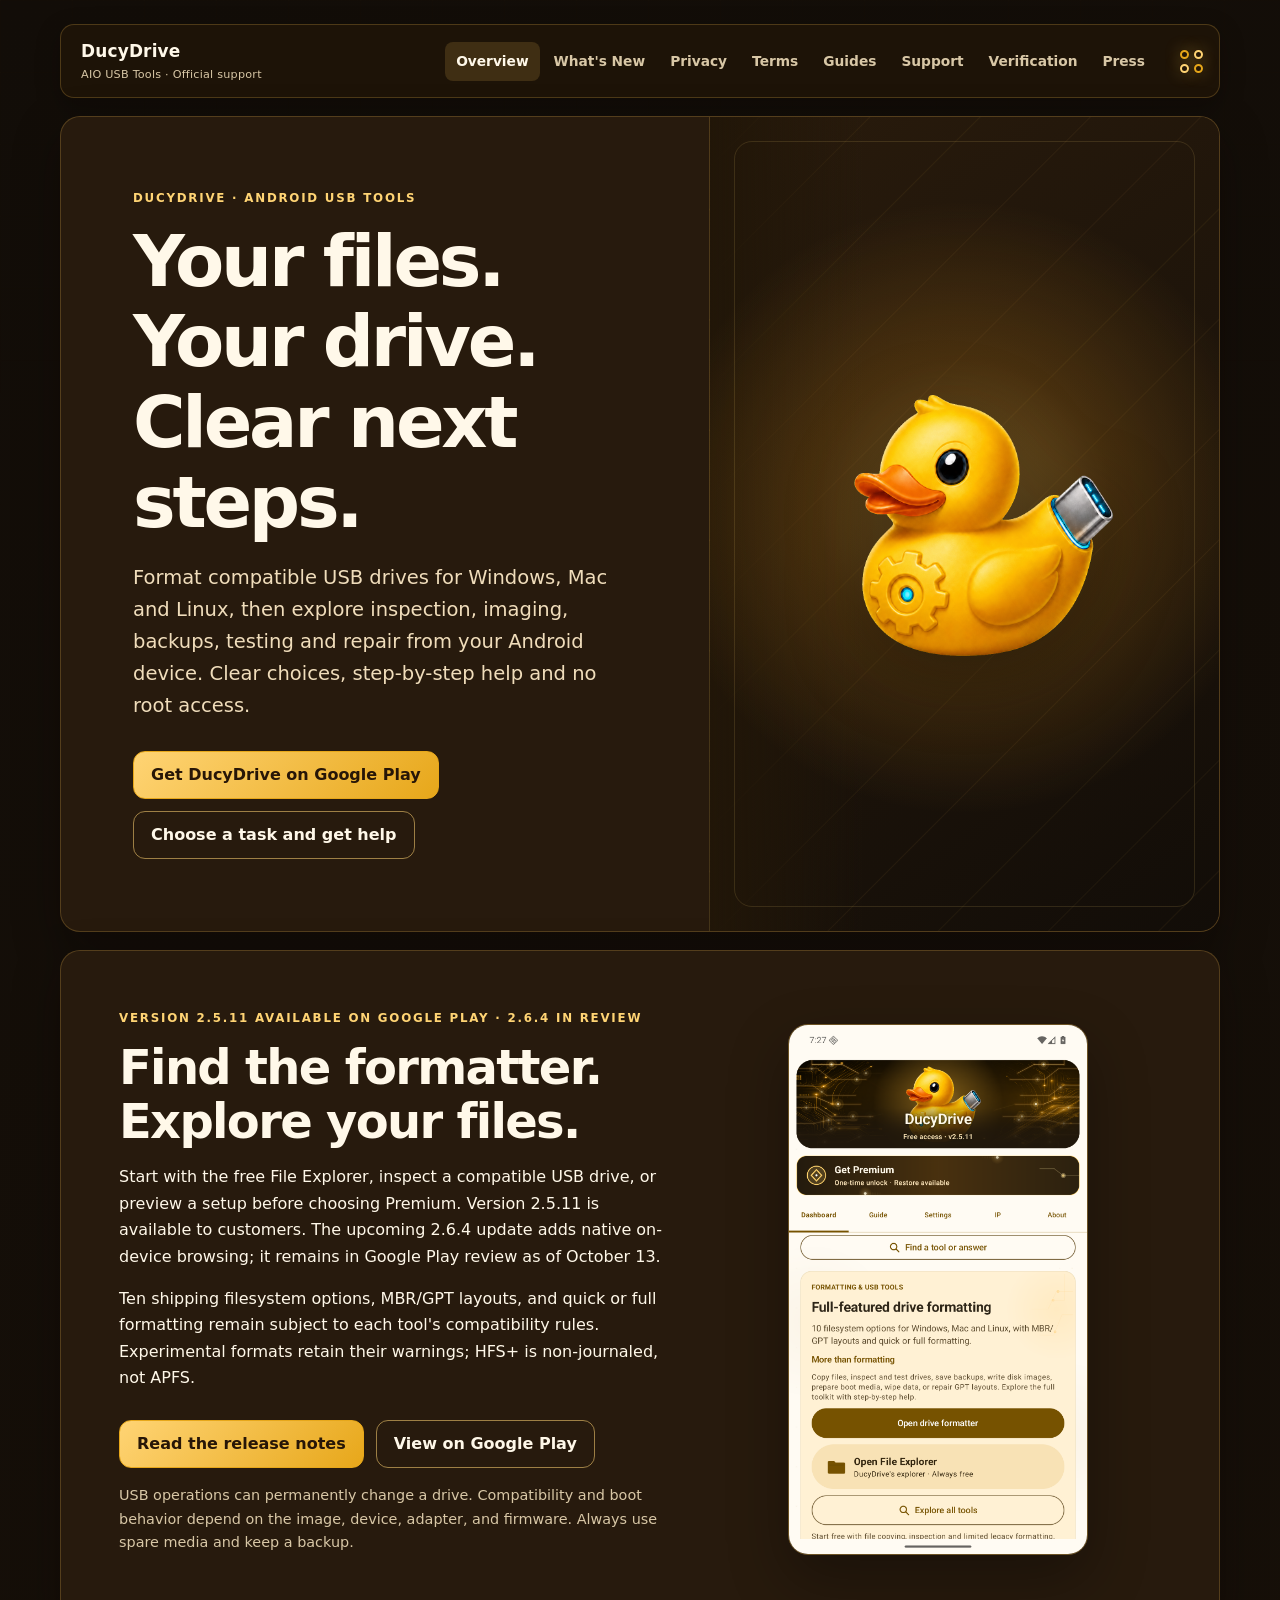
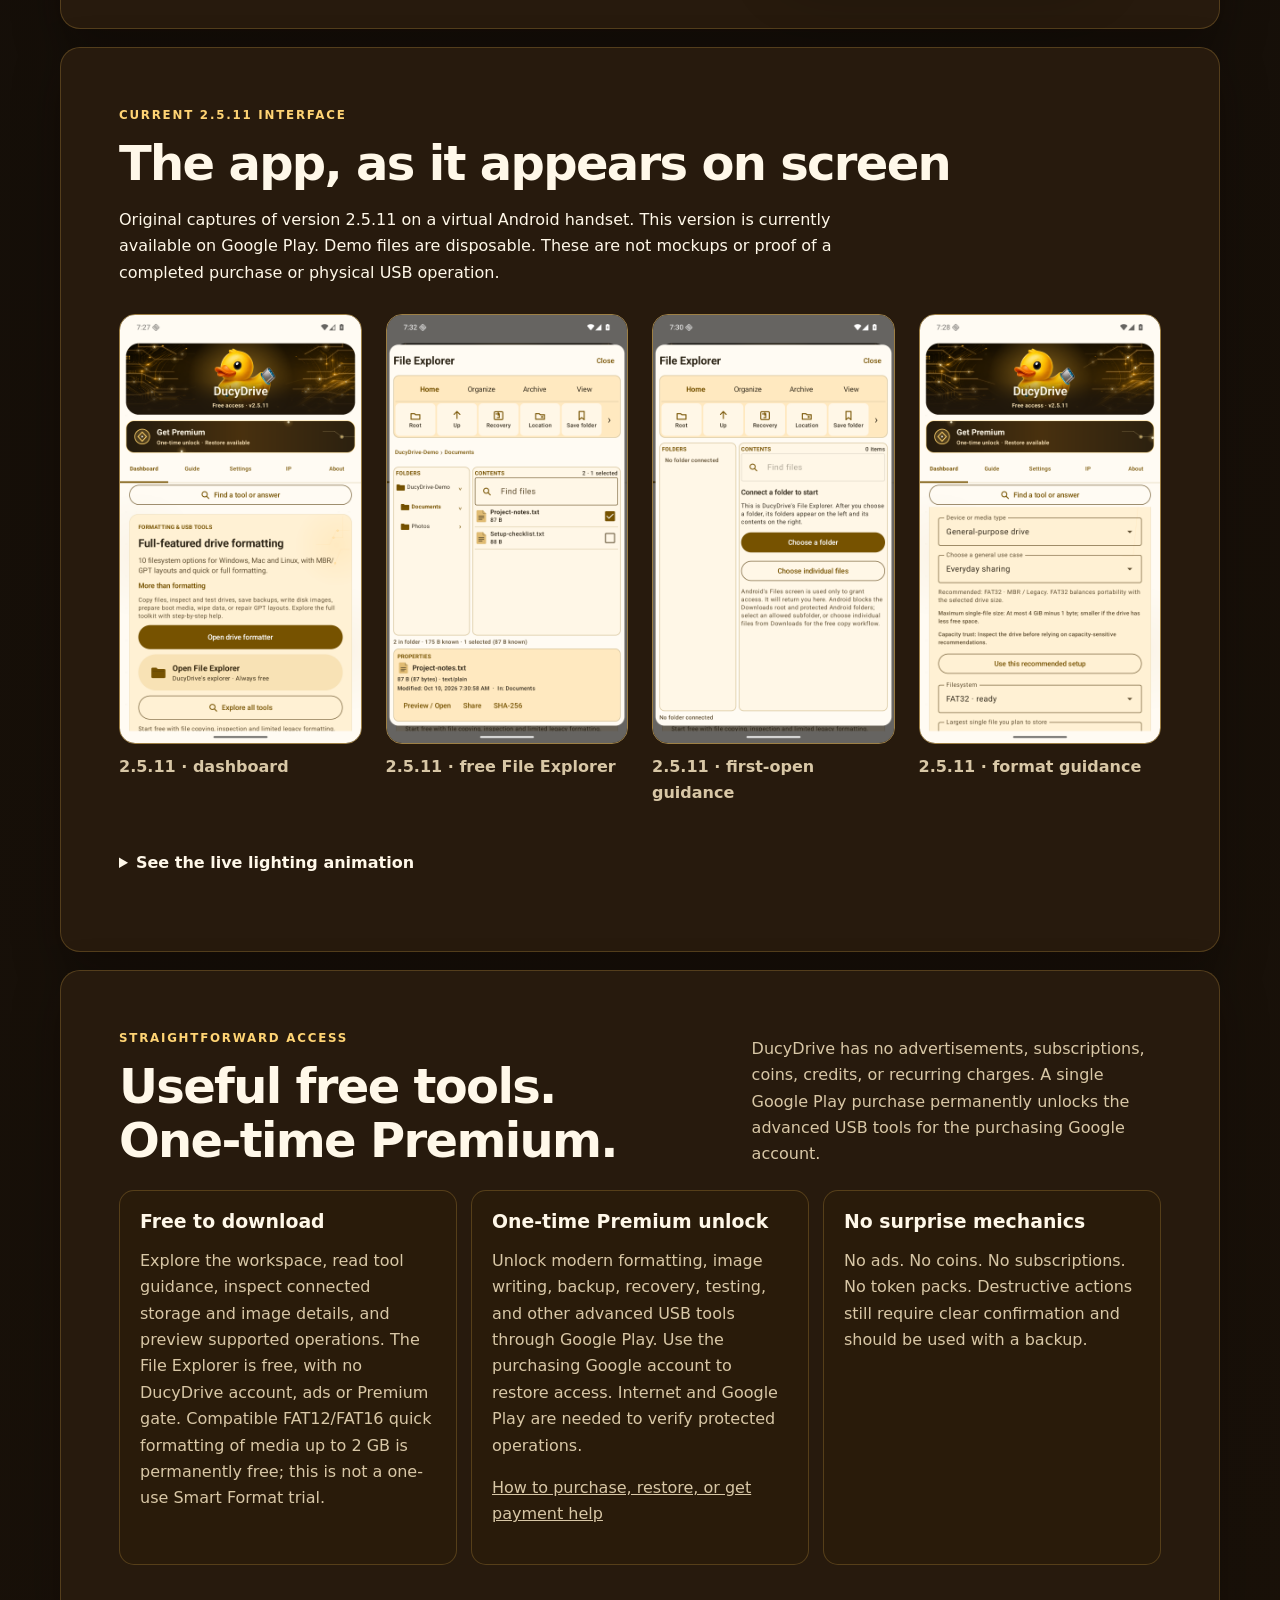
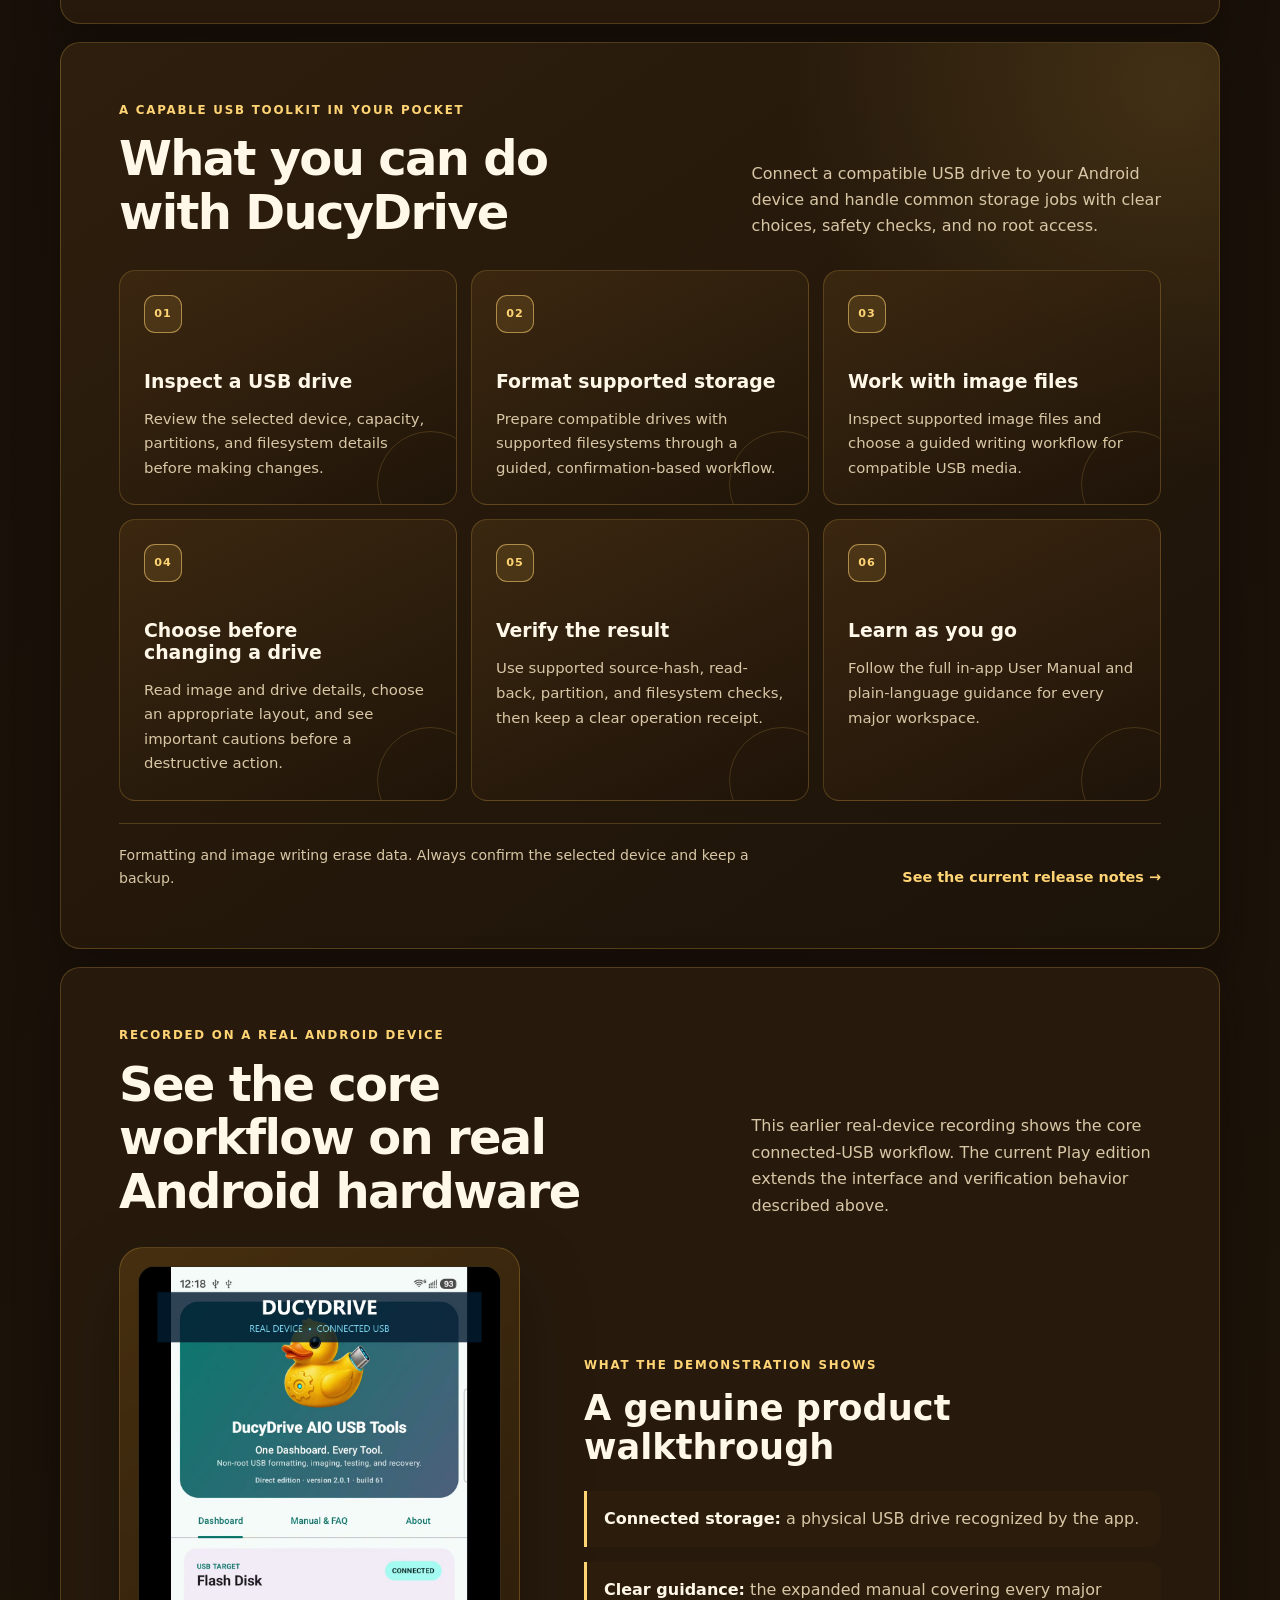
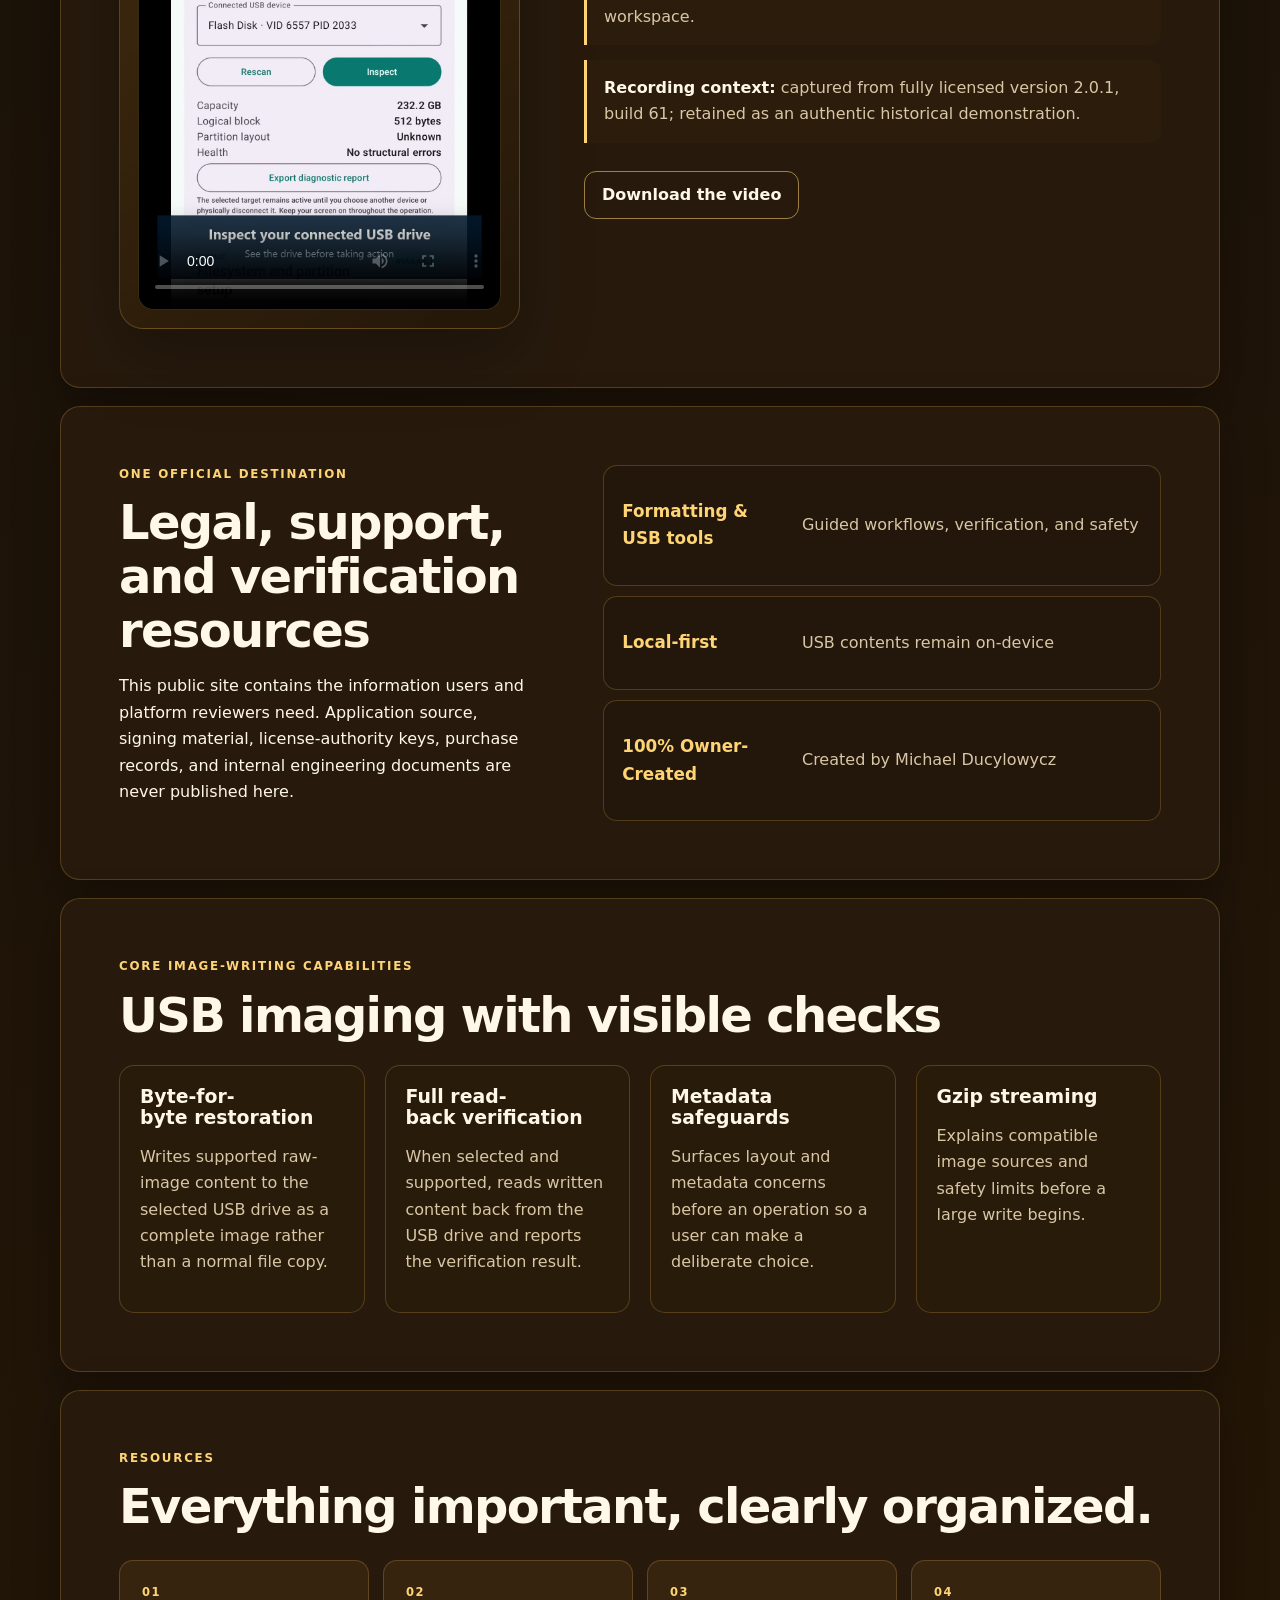
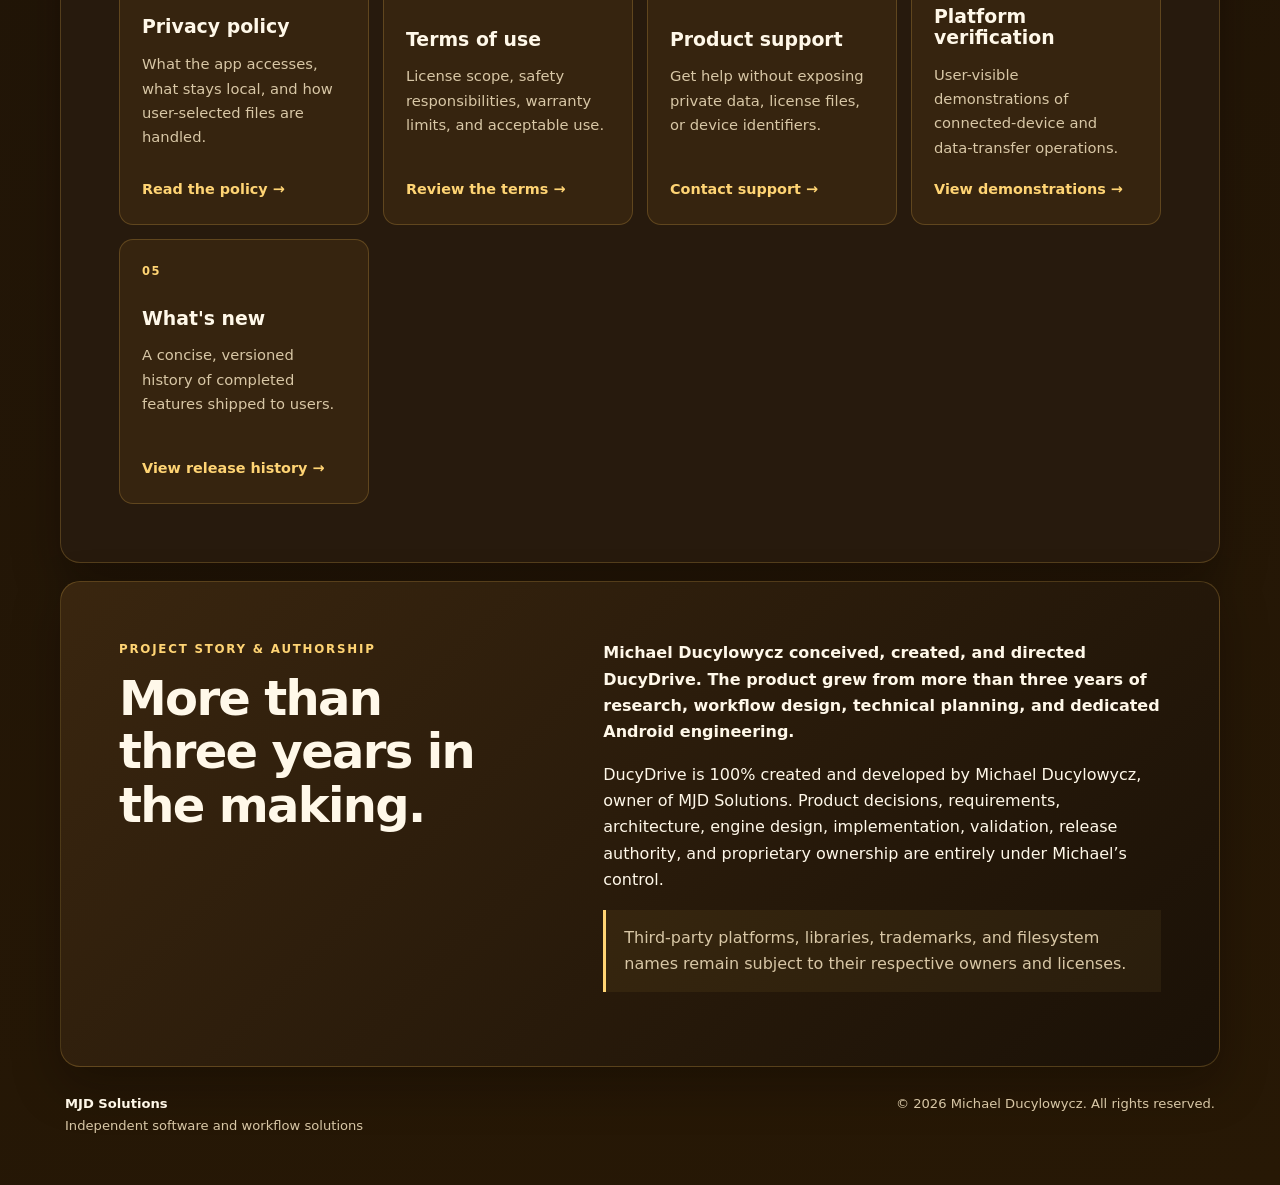
==== index.html @ 9d2c4013 "Clarify DucyDrive benefits, free tools and current release status Use task-focused wording and short" ====
<!doctype html>
<html lang="en">
<head>
  <meta charset="utf-8">
  <meta name="viewport" content="width=device-width, initial-scale=1">
  <meta name="theme-color" content="#211608">
  <meta name="description" content="DucyDrive AIO USB Tools by MJD Solutions: clear, local-first USB inspection, formatting, image writing, verification, and recovery for compatible Android devices. No ads, subscriptions, coins, or tokens.">
  <title>DucyDrive AIO USB Tools — Official Support</title>
  <link rel="stylesheet" href="styles.css?v=20261009-gold3">
</head>
<body>
  <a class="skip-link" href="#main">Skip to content</a>
  <div class="site-shell">
    <header class="site-header">
      <a class="wordmark" href="index.html" aria-label="DucyDrive home">
        <span><strong>DucyDrive</strong><small>AIO USB Tools · Official support</small></span>
      </a>
      <nav aria-label="Primary navigation">
        <a aria-current="page" href="index.html">Overview</a>
        <a href="changelog.html">What's New</a>
        <a href="privacy.html">Privacy</a>
        <a href="terms.html">Terms</a>
        <a href="guides.html">Guides</a><a href="support.html">Support</a>
        <a href="foreground-service-verification.html">Verification</a>
        <a href="press.html">Press</a>
      </nav>
      <span class="header-accent" aria-hidden="true"><i></i><i></i><i></i><i></i></span>
    </header>

    <main id="main">
      <section class="hero">
        <div class="hero-copy">
          <p class="eyebrow">DucyDrive · Android USB tools</p>
          <h1>Your files. Your drive. Clear next steps.</h1>
          <p class="lede">
            Format compatible USB drives for Windows, Mac and Linux, then explore
            inspection, imaging, backups, testing and repair from your Android device.
            Clear choices, step-by-step help and no root access.
          </p>
          <div class="actions">
            <a class="button primary" href="https://play.google.com/store/apps/details?id=com.michaelducylowycz.duchydriveaiousbtools&amp;referrer=utm_source%3Dducydrive_support%26utm_medium%3Downed%26utm_campaign%3Dwebsite_index">Get DucyDrive on Google Play</a>
            <a class="button" href="guides.html">Choose a task and get help</a>
          </div>
        </div>
        <div class="hero-art" role="img" aria-label="Original DucyDrive duck with USB connector on a dark gold circuit background"></div>
      </section>

      <section class="section release-spotlight" aria-labelledby="release-spotlight-title">
        <div>
          <p class="eyebrow">Version 2.5.11 available on Google Play · 2.6.4 in review</p>
          <h2 id="release-spotlight-title">Find the formatter. Explore your files.</h2>
          <p>Start with the free File Explorer, inspect a compatible USB drive, or preview a setup before choosing Premium. Version 2.5.11 is available to customers. The upcoming 2.6.4 update adds native on-device browsing; it remains in Google Play review as of October 13.</p>
          <p>Ten shipping filesystem options, MBR/GPT layouts, and quick or full formatting remain subject to each tool's compatibility rules. Experimental formats retain their warnings; HFS+ is non-journaled, not APFS.</p>
          <div class="actions">
            <a class="button primary" href="changelog.html">Read the release notes</a>
            <a class="button" href="https://play.google.com/store/apps/details?id=com.michaelducylowycz.duchydriveaiousbtools&amp;referrer=utm_source%3Dducydrive_support%26utm_medium%3Downed%26utm_campaign%3Dwebsite_index">View on Google Play</a>
          </div>
          <p class="release-caveat">USB operations can permanently change a drive. Compatibility and boot behavior depend on the image, device, adapter, and firmware. Always use spare media and keep a backup.</p>
        </div>
        <a class="release-screen" href="assets/screenshots-2.5.11-preview/01-dashboard.png"><img src="assets/screenshots-2.5.11-preview/01-dashboard.png" alt="Version 2.5.11 dashboard with the duck header, Get Premium, drive formatter, and free File Explorer" width="1080" height="1920"></a>
      </section>

      <section class="section" id="screenshots" aria-labelledby="screenshots-title">
        <p class="eyebrow">Current 2.5.11 interface</p>
        <h2 id="screenshots-title">The app, as it appears on screen</h2>
        <p>Original captures of version 2.5.11 on a virtual Android handset. This version is currently available on Google Play. Demo files are disposable. These are not mockups or proof of a completed purchase or physical USB operation.</p>
        <div class="screenshot-grid">
          <figure><a href="assets/screenshots-2.5.11-preview/01-dashboard.png"><img src="assets/screenshots-2.5.11-preview/01-dashboard.png" alt="Version 2.5.11 dashboard with Get Premium, formatter, and File Explorer controls" width="1080" height="1920" loading="lazy"></a><figcaption>2.5.11 · dashboard</figcaption></figure>
          <figure><a href="assets/screenshots-2.5.11-preview/02-explorer.png"><img src="assets/screenshots-2.5.11-preview/02-explorer.png" alt="Version 2.5.11 two-pane File Explorer with disposable demo files and file properties" width="1080" height="1920" loading="lazy"></a><figcaption>2.5.11 · free File Explorer</figcaption></figure>
          <figure><a href="assets/screenshots-2.5.11-preview/03-explorer-first-open.png"><img src="assets/screenshots-2.5.11-preview/03-explorer-first-open.png" alt="Version 2.5.11 File Explorer first-open screen before Android folder access is granted" width="1080" height="1920" loading="lazy"></a><figcaption>2.5.11 · first-open guidance</figcaption></figure>
          <figure><a href="assets/screenshots-2.5.11-preview/04-format-profile.png"><img src="assets/screenshots-2.5.11-preview/04-format-profile.png" alt="Version 2.5.11 general-purpose drive format profile and file-size guidance" width="1080" height="1920" loading="lazy"></a><figcaption>2.5.11 · format guidance</figcaption></figure>
        </div>
        <details class="animation-preview">
          <summary>See the live lighting animation</summary>
          <p>Historical unedited 2.4.2 emulator recording of native animation; it does not show the latest interface. Playback here starts only when you choose it.</p>
          <video controls playsinline preload="none" poster="assets/screenshots-2.5.3-preview/01-dashboard.png"><source src="assets/screenshots-2.4.2/native-animation-preview.mp4" type="video/mp4">Your browser does not support this preview.</video>
        </details>
      </section>

      <section class="section purchase-overview" aria-labelledby="purchase-title">
        <div class="section-heading-row">
          <div>
            <p class="eyebrow">Straightforward access</p>
            <h2 id="purchase-title">Useful free tools. One-time Premium.</h2>
          </div>
          <p class="section-intro">DucyDrive has no advertisements, subscriptions, coins, credits, or recurring charges. A single Google Play purchase permanently unlocks the advanced USB tools for the purchasing Google account.</p>
        </div>
        <div class="summary-grid purchase-grid">
          <article><h3>Free to download</h3><p>Explore the workspace, read tool guidance, inspect connected storage and image details, and preview supported operations. The File Explorer is free, with no DucyDrive account, ads or Premium gate. Compatible FAT12/FAT16 quick formatting of media up to 2 GB is permanently free; this is not a one-use Smart Format trial.</p></article>
          <article><h3>One-time Premium unlock</h3><p>Unlock modern formatting, image writing, backup, recovery, testing, and other advanced USB tools through Google Play. Use the purchasing Google account to restore access. Internet and Google Play are needed to verify protected operations.</p><p><a href="support.html#payments">How to purchase, restore, or get payment help</a></p></article>
          <article><h3>No surprise mechanics</h3><p>No ads. No coins. No subscriptions. No token packs. Destructive actions still require clear confirmation and should be used with a backup.</p></article>
        </div>
      </section>

      <section class="section feature-overview" aria-labelledby="feature-overview-title">
        <div class="section-heading-row">
          <div>
            <p class="eyebrow">A capable USB toolkit in your pocket</p>
            <h2 id="feature-overview-title">What you can do with DucyDrive</h2>
          </div>
          <p class="section-intro">
            Connect a compatible USB drive to your Android device and handle common
            storage jobs with clear choices, safety checks, and no root access.
          </p>
        </div>
        <div class="feature-card-grid">
          <article class="feature-card">
            <span class="feature-symbol" aria-hidden="true">01</span>
            <h3>Inspect a USB drive</h3>
            <p>Review the selected device, capacity, partitions, and filesystem details before making changes.</p>
          </article>
          <article class="feature-card">
            <span class="feature-symbol" aria-hidden="true">02</span>
            <h3>Format supported storage</h3>
            <p>Prepare compatible drives with supported filesystems through a guided, confirmation-based workflow.</p>
          </article>
          <article class="feature-card">
            <span class="feature-symbol" aria-hidden="true">03</span>
            <h3>Work with image files</h3>
            <p>Inspect supported image files and choose a guided writing workflow for compatible USB media.</p>
          </article>
          <article class="feature-card">
            <span class="feature-symbol" aria-hidden="true">04</span>
            <h3>Choose before changing a drive</h3>
            <p>Read image and drive details, choose an appropriate layout, and see important cautions before a destructive action.</p>
          </article>
          <article class="feature-card">
            <span class="feature-symbol" aria-hidden="true">05</span>
            <h3>Verify the result</h3>
            <p>Use supported source-hash, read-back, partition, and filesystem checks, then keep a clear operation receipt.</p>
          </article>
          <article class="feature-card">
            <span class="feature-symbol" aria-hidden="true">06</span>
            <h3>Learn as you go</h3>
            <p>Follow the full in-app User Manual and plain-language guidance for every major workspace.</p>
          </article>
        </div>
        <div class="feature-footer">
          <p>Formatting and image writing erase data. Always confirm the selected device and keep a backup.</p>
          <a class="text-link" href="changelog.html">See the current release notes →</a>
        </div>
      </section>

      <section class="section product-demo" aria-labelledby="product-demo-title">
        <div class="section-heading-row">
          <div>
            <p class="eyebrow">Recorded on a real Android device</p>
            <h2 id="product-demo-title">See the core workflow on real Android hardware</h2>
          </div>
          <p class="section-intro">
            This earlier real-device recording shows the core connected-USB workflow.
            The current Play edition extends the interface and verification behavior described above.
          </p>
        </div>
        <div class="demo-layout">
          <div class="demo-stage">
            <video controls preload="metadata" poster="social/duchydrive-v201-poster.jpg">
              <source src="social/duchydrive-tiktok-real-device-v201.mp4" type="video/mp4">
              Your browser does not support embedded video. You can download the demonstration instead.
            </video>
          </div>
          <div class="demo-details">
            <p class="eyebrow">What the demonstration shows</p>
            <h3>A genuine product walkthrough</h3>
            <ul class="demo-points">
              <li><strong>Connected storage:</strong> a physical USB drive recognized by the app.</li>
              <li><strong>Clear guidance:</strong> the expanded manual covering every major workspace.</li>
              <li><strong>Recording context:</strong> captured from fully licensed version 2.0.1, build 61; retained as an authentic historical demonstration.</li>
            </ul>
            <a class="button" href="social/duchydrive-tiktok-real-device-v201.mp4" download>Download the video</a>
          </div>
        </div>
      </section>

      <section class="section intro-grid" aria-labelledby="official-title">
        <div>
          <p class="eyebrow">One official destination</p>
          <h2 id="official-title">Legal, support, and verification resources</h2>
          <p>
            This public site contains the information users and platform reviewers
            need. Application source, signing material, license-authority keys,
            purchase records, and internal engineering documents are never published here.
          </p>
        </div>
        <div class="metric-panel" aria-label="Product facts">
          <div><strong>Formatting &amp; USB tools</strong><span>Guided workflows, verification, and safety</span></div>
          <div><strong>Local-first</strong><span>USB contents remain on-device</span></div>
          <div><strong>100% Owner-Created</strong><span>Created by Michael Ducylowycz</span></div>
        </div>
      </section>

      <section class="section" aria-labelledby="v2-features-title">
        <p class="eyebrow">Core image-writing capabilities</p>
        <h2 id="v2-features-title">USB imaging with visible checks</h2>
        <div class="summary-grid" style="grid-template-columns: repeat(auto-fit, minmax(240px, 1fr)); gap: 1.25rem;">
          <article>
            <h3>Byte-for-byte restoration</h3>
            <p>Writes supported raw-image content to the selected USB drive as a complete image rather than a normal file copy.</p>
          </article>
          <article>
            <h3>Full read-back verification</h3>
            <p>When selected and supported, reads written content back from the USB drive and reports the verification result.</p>
          </article>
          <article>
            <h3>Metadata safeguards</h3>
            <p>Surfaces layout and metadata concerns before an operation so a user can make a deliberate choice.</p>
          </article>
          <article>
            <h3>Gzip streaming</h3>
            <p>Explains compatible image sources and safety limits before a large write begins.</p>
          </article>
        </div>
      </section>

      <section class="section" aria-labelledby="resources-title">
        <p class="eyebrow">Resources</p>
        <h2 id="resources-title">Everything important, clearly organized.</h2>
        <div class="card-grid">
          <a class="resource-card" href="privacy.html">
            <span class="card-icon" aria-hidden="true">01</span>
            <h3>Privacy policy</h3>
            <p>What the app accesses, what stays local, and how user-selected files are handled.</p>
            <span class="text-link">Read the policy →</span>
          </a>
          <a class="resource-card" href="terms.html">
            <span class="card-icon" aria-hidden="true">02</span>
            <h3>Terms of use</h3>
            <p>License scope, safety responsibilities, warranty limits, and acceptable use.</p>
            <span class="text-link">Review the terms →</span>
          </a>
          <a class="resource-card" href="support.html">
            <span class="card-icon" aria-hidden="true">03</span>
            <h3>Product support</h3>
            <p>Get help without exposing private data, license files, or device identifiers.</p>
            <span class="text-link">Contact support →</span>
          </a>
          <a class="resource-card" href="foreground-service-verification.html">
            <span class="card-icon" aria-hidden="true">04</span>
            <h3>Platform verification</h3>
            <p>User-visible demonstrations of connected-device and data-transfer operations.</p>
            <span class="text-link">View demonstrations →</span>
          </a>
          <a class="resource-card" href="changelog.html">
            <span class="card-icon" aria-hidden="true">05</span>
            <h3>What's new</h3>
            <p>A concise, versioned history of completed features shipped to users.</p>
            <span class="text-link">View release history →</span>
          </a>
        </div>
      </section>

      <section class="section story" aria-labelledby="story-title">
        <div>
          <p class="eyebrow">Project story & authorship</p>
          <h2 id="story-title">More than three years in the making.</h2>
        </div>
        <div class="story-copy">
          <p>
            Michael Ducylowycz conceived, created, and directed DucyDrive. The product grew
            from more than three years of research, workflow design, technical
            planning, and dedicated Android engineering.
          </p>
          <p>
            DucyDrive is 100% created and developed by Michael Ducylowycz, owner of MJD
            Solutions. Product decisions, requirements, architecture, engine design, implementation, validation, release
            authority, and proprietary ownership are entirely under Michael’s control.
          </p>
          <p class="notice">
            Third-party platforms, libraries, trademarks, and filesystem names
            remain subject to their respective owners and licenses.
          </p>
        </div>
      </section>
    </main>

    <footer>
      <div><strong>MJD Solutions</strong><span>Independent software and workflow solutions</span></div>
      <p>© 2026 Michael Ducylowycz. All rights reserved.</p>
    </footer>
  </div>
</body>
</html>
---- styles.css ----
:root {
  color-scheme: dark;
  --ink: #fff8e9;
  --muted: #d8c7a6;
  --navy-950: #120d08;
  --navy-900: #211608;
  --navy-800: #36230d;
  --surface: #271a0d;
  --surface-strong: #39250f;
  --blue: #e7a71a;
  --blue-bright: #ffd474;
  --gold: #ffd474;
  --border: rgba(245, 190, 83, 0.22);
  --border-strong: rgba(255, 212, 116, 0.55);
  --shadow: 0 18px 46px rgba(12, 7, 2, 0.34);
  --radius: 20px;
}

* { box-sizing: border-box; }

.release-screen { display: block; width: min(100%, 300px); justify-self: center; }
.release-spotlight .release-screen img { width: 100%; height: auto; max-height: none; object-fit: contain; border-radius: 20px; }
.screenshot-grid { display: grid; grid-template-columns: repeat(auto-fit, minmax(min(100%, 210px), 1fr)); gap: 24px; margin-top: 28px; }
.screenshot-grid figure { margin: 0; max-width: 300px; justify-self: center; }
.screenshot-grid img { display: block; width: 100%; height: auto; border: 1px solid var(--border-strong); border-radius: 16px; }
.screenshot-grid figcaption { margin-top: 10px; font-weight: 600; color: var(--muted); }
.animation-preview { margin-top: 28px; }
.animation-preview summary { cursor: pointer; padding: 16px 0; font-weight: 600; }
.animation-preview video { display: block; width: min(100%, 330px); max-height: 75vh; border-radius: 16px; }

html { scroll-behavior: smooth; }

body {
  margin: 0;
  min-height: 100vh;
  color: var(--ink);
  font-family: Inter, ui-sans-serif, system-ui, -apple-system, BlinkMacSystemFont, "Segoe UI", sans-serif;
  line-height: 1.65;
  background:
    radial-gradient(circle at 88% -8%, rgba(201, 129, 18, 0.2), transparent 32rem),
    linear-gradient(160deg, var(--navy-950), #1b1209 58%, #271805);
}

body::before {
  position: fixed;
  inset: 0;
  z-index: -1;
  content: "";
  opacity: 0.13;
  pointer-events: none;
  background-image:
    linear-gradient(rgba(255, 204, 99, 0.07) 1px, transparent 1px),
    linear-gradient(90deg, rgba(255, 204, 99, 0.07) 1px, transparent 1px);
  background-size: 72px 72px;
  mask-image: linear-gradient(to bottom, black, transparent 75%);
}

a { color: inherit; }

.skip-link {
  position: fixed;
  top: 12px;
  left: 12px;
  z-index: 99;
  padding: 10px 14px;
  border-radius: 10px;
  color: #211507;
  background: var(--gold);
  transform: translateY(-160%);
}

.skip-link:focus { transform: translateY(0); }

.site-shell {
  width: min(1160px, calc(100% - 40px));
  margin: 0 auto;
  padding: 24px 0 40px;
}

.site-header {
  display: flex;
  align-items: center;
  justify-content: space-between;
  gap: 22px;
  padding: 13px 16px 13px 20px;
  border: 1px solid var(--border);
  border-radius: 14px;
  background: rgba(31, 20, 8, 0.96);
  box-shadow: 0 8px 24px rgba(12, 7, 2, 0.3);
}

/* Primary navigation is deliberately allowed to wrap. Nothing important is
   hidden in a horizontal scroller on narrow screens. */
.site-header nav { min-width: 0; }

.wordmark {
  display: flex;
  align-items: center;
  gap: 12px;
  text-decoration: none;
  white-space: nowrap;
}

.wordmark strong,
.wordmark small { display: block; }
.wordmark strong { font-size: 1.06rem; letter-spacing: 0.01em; }
.wordmark small { color: var(--muted); font-size: 0.7rem; letter-spacing: 0.02em; }

.header-accent {
  display: grid;
  flex: 0 0 auto;
  grid-template-columns: repeat(2, 9px);
  gap: 5px;
  margin-left: 2px;
}

.header-accent i {
  width: 9px;
  height: 9px;
  border: 2px solid var(--blue);
  border-radius: 50%;
  box-shadow: 0 0 16px rgba(255, 202, 86, 0.42);
}

.header-accent i:nth-child(2),
.header-accent i:nth-child(3) { border-color: var(--gold); }

nav { display: flex; flex: 1; flex-wrap: wrap; justify-content: flex-end; gap: 3px; }
nav a {
  padding: 8px 11px;
  border-radius: 8px;
  color: var(--muted);
  font-size: 0.86rem;
  font-weight: 680;
  text-decoration: none;
}
nav a:hover,
nav a:focus-visible,
nav a[aria-current="page"] { color: var(--ink); background: rgba(255, 202, 86, 0.15); }

main { margin-top: 18px; }

.hero,
.section,
.page-hero,
.content-panel {
  border: 1px solid var(--border);
  background: var(--surface);
  box-shadow: var(--shadow);
}

.hero {
  display: grid;
  grid-template-columns: 1.12fr 0.88fr;
  min-height: 500px;
  overflow: hidden;
  border-radius: var(--radius);
}

.hero-copy {
  align-self: center;
  padding: clamp(34px, 6vw, 72px);
}

.hero-art {
  position: relative;
  min-height: 390px;
  border-left: 1px solid var(--border);
  background:
    radial-gradient(circle at 50% 48%, rgba(255, 197, 82, 0.43) 0%, rgba(221, 145, 30, 0.21) 30%, transparent 62%),
    linear-gradient(90deg, var(--navy-900), transparent 30%),
    repeating-linear-gradient(135deg, transparent 0 34px, rgba(255, 192, 65, 0.055) 35px, transparent 36px 78px),
    linear-gradient(145deg, #291b0c, #120d08);
}

.hero-art::before {
  position: absolute;
  inset: 0;
  content: "";
  background: url("assets/ducy-duck-brand-cutout.png") center / min(80%, 420px) auto no-repeat;
  filter: drop-shadow(0 18px 38px rgba(10, 6, 2, 0.42));
}

.hero-art::after {
  position: absolute;
  inset: 24px;
  content: "";
  pointer-events: none;
  border: 1px solid rgba(255, 212, 116, 0.13);
  border-radius: 18px;
}

.eyebrow {
  margin: 0 0 12px;
  color: var(--blue-bright);
  font-size: 0.74rem;
  font-weight: 820;
  letter-spacing: 0.15em;
  text-transform: uppercase;
}

h1, h2, h3 { line-height: 1.12; text-wrap: balance; }
h1 { margin: 0; font-size: clamp(2.4rem, 5.6vw, 4.5rem); letter-spacing: -0.045em; }
h2 { margin: 0; font-size: clamp(1.8rem, 4vw, 3rem); letter-spacing: -0.035em; }
h3 { margin: 0; font-size: 1.18rem; }
p, li { max-width: 72ch; }
.lede { color: #f0ddbb; font-size: clamp(1.02rem, 2vw, 1.22rem); }
.muted, .meta { color: var(--muted); }

.actions { display: flex; flex-wrap: wrap; gap: 12px; margin-top: 28px; }
.button {
  display: inline-flex;
  align-items: center;
  justify-content: center;
  min-height: 46px;
  padding: 10px 17px;
  border: 1px solid var(--border-strong);
  border-radius: 12px;
  color: var(--ink);
  font-weight: 760;
  text-decoration: none;
  transition: transform 160ms ease, border-color 160ms ease, background 160ms ease;
}
.button:hover { transform: translateY(-2px); border-color: var(--blue); background: rgba(255, 202, 86, 0.12); }
.button.primary { border-color: var(--blue); color: #271607; background: linear-gradient(135deg, var(--blue-bright), var(--blue)); }

.section {
  margin-top: 18px;
  padding: clamp(30px, 5vw, 58px);
  border-radius: var(--radius);
}

.section-heading-row {
  display: grid;
  grid-template-columns: 1fr minmax(280px, 0.72fr);
  align-items: end;
  gap: clamp(24px, 5vw, 64px);
}
.section-intro { margin: 0; color: var(--muted); }
.feature-overview {
  background:
    radial-gradient(circle at 96% 5%, rgba(255, 202, 86, 0.13), transparent 24rem),
    linear-gradient(145deg, #2e1e0d, #1c1309);
}
.feature-card-grid {
  display: grid;
  grid-template-columns: repeat(3, minmax(0, 1fr));
  gap: 14px;
  margin-top: 30px;
}
.feature-card {
  position: relative;
  min-height: 220px;
  padding: 24px;
  overflow: hidden;
  border: 1px solid var(--border);
  border-radius: 16px;
  background: linear-gradient(155deg, rgba(62, 41, 17, 0.88), rgba(31, 20, 9, 0.88));
}
.feature-card::after {
  position: absolute;
  right: -28px;
  bottom: -34px;
  width: 105px;
  height: 105px;
  border: 1px solid rgba(255, 202, 86, 0.17);
  border-radius: 50%;
  content: "";
}
.feature-symbol {
  display: inline-grid;
  width: 38px;
  height: 38px;
  margin-bottom: 38px;
  place-items: center;
  border: 1px solid var(--border-strong);
  border-radius: 11px;
  color: var(--gold);
  font-size: 0.7rem;
  font-weight: 850;
  letter-spacing: 0.08em;
  background: rgba(255, 202, 86, 0.1);
}
.feature-card p { margin-bottom: 0; color: var(--muted); font-size: 0.93rem; }
.feature-footer {
  display: flex;
  align-items: center;
  justify-content: space-between;
  gap: 24px;
  margin-top: 22px;
  padding-top: 20px;
  border-top: 1px solid var(--border);
}
.feature-footer p { margin: 0; color: var(--muted); font-size: 0.88rem; }
.feature-footer .text-link { flex: 0 0 auto; text-decoration: none; }

.intro-grid,
.story { display: grid; grid-template-columns: 0.85fr 1.15fr; gap: clamp(28px, 6vw, 72px); }

.metric-panel { display: grid; gap: 10px; }
.metric-panel div {
  display: grid;
  grid-template-columns: minmax(110px, 0.65fr) 1.35fr;
  align-items: center;
  gap: 16px;
  padding: 18px;
  border: 1px solid var(--border);
  border-radius: 14px;
  background: rgba(34, 22, 9, 0.68);
}
.metric-panel strong { color: var(--gold); font-size: 1.05rem; }
.metric-panel span { color: var(--muted); }

.card-grid {
  display: grid;
  grid-template-columns: repeat(4, 1fr);
  gap: 14px;
  margin-top: 26px;
}
.resource-card {
  display: flex;
  flex-direction: column;
  min-height: 265px;
  padding: 22px;
  border: 1px solid var(--border);
  border-radius: 14px;
  background: #36240f;
  text-decoration: none;
  transition: transform 180ms ease, border-color 180ms ease;
}
.resource-card:hover { transform: translateY(-4px); border-color: var(--blue); }
.resource-card p { color: var(--muted); font-size: 0.92rem; }
.card-icon { margin-bottom: auto; color: var(--gold); font-size: 0.72rem; font-weight: 850; letter-spacing: 0.13em; }
.text-link { margin-top: auto; color: var(--blue-bright); font-size: 0.9rem; font-weight: 760; }

.story { background: linear-gradient(135deg, rgba(59, 39, 16, 0.94), rgba(26, 17, 7, 0.94)); }
.story-copy p:first-child { margin-top: 0; font-weight: 650; }
.notice {
  padding: 15px 18px;
  border-left: 3px solid var(--gold);
  color: var(--muted);
  background: rgba(255, 196, 83, 0.06);
}

.page-hero {
  position: relative;
  isolation: isolate;
  min-height: 360px;
  padding: clamp(42px, 7vw, 74px);
  overflow: hidden;
  border-radius: var(--radius);
  background:
    linear-gradient(90deg, rgba(27, 18, 8, 1) 0%, rgba(27, 18, 8, 0.96) 45%, rgba(27, 18, 8, 0.46) 77%, rgba(27, 18, 8, 0.22) 100%),
    url("assets/ducy-duck-brand-cutout.png") right 8% center / 310px auto no-repeat,
    radial-gradient(circle at 80% 45%, #80551C 0%, #503613 31%, #211608 72%);
}
.page-hero > * { position: relative; z-index: 1; }
.page-hero h1 { max-width: 700px; font-size: clamp(2.3rem, 5vw, 4rem); }
.page-hero .lede { max-width: 700px; }
.facts { display: grid; grid-template-columns: repeat(3, minmax(0, 1fr)); gap: 10px; max-width: 700px; margin-top: 26px; }
.facts div { min-width: 0; padding: 12px 15px; border: 1px solid var(--border); border-radius: 11px; background: rgba(30, 20, 8, 0.7); }
.facts dt { color: var(--muted); font-size: 0.68rem; font-weight: 800; letter-spacing: 0.1em; text-transform: uppercase; }
.facts dd { margin: 3px 0 0; font-weight: 720; }

.content-panel {
  padding: clamp(28px, 5vw, 58px);
  width: 100%;
  margin: 18px 0 0;
  border-radius: var(--radius);
}
.content-section { padding: 0 0 28px; margin: 0 0 28px; border-bottom: 1px solid var(--border); }
.content-section:last-child { padding-bottom: 0; margin-bottom: 0; border-bottom: 0; }
.content-section h2 { font-size: clamp(1.45rem, 3vw, 2.1rem); }
.content-section h3 { margin-top: 24px; }
.content-section a { color: var(--blue-bright); text-underline-offset: 0.2em; }
.summary-grid, .video-grid { display: grid; grid-template-columns: repeat(3, 1fr); gap: 14px; margin-top: 22px; }
.summary-grid article, .video-card { padding: 20px; border: 1px solid var(--border); border-radius: 15px; background: rgba(43, 28, 11, 0.72); }
.summary-grid p, .video-card p { color: var(--muted); }
.video-grid { grid-template-columns: repeat(2, 1fr); }
video { display: block; width: min(100%, 360px); max-height: 680px; margin: 18px auto 0; border: 1px solid var(--border); border-radius: 14px; background: #000; }

.demo-layout {
  display: grid;
  grid-template-columns: minmax(280px, 0.82fr) minmax(320px, 1.18fr);
  gap: clamp(26px, 5vw, 64px);
  align-items: center;
  margin-top: 28px;
}

.demo-stage {
  padding: 18px;
  border: 1px solid var(--border);
  border-radius: 24px;
  background: linear-gradient(145deg, rgba(194, 132, 25, 0.2), rgba(36, 23, 9, 0.82));
  box-shadow: 0 28px 70px rgba(0, 0, 0, 0.26);
}

.demo-stage video {
  width: min(100%, 390px);
  max-height: 694px;
  margin: 0 auto;
  border-radius: 16px;
}

.demo-details h3 { margin-top: 6px; font-size: clamp(1.55rem, 3vw, 2.2rem); }
.demo-points { display: grid; gap: 15px; margin: 24px 0 28px; padding: 0; list-style: none; }
.demo-points li { padding: 15px 17px; border-left: 3px solid var(--gold); border-radius: 0 12px 12px 0; background: rgba(46, 30, 12, 0.72); color: var(--muted); }
.demo-points strong { color: var(--ink); }

footer {
  display: flex;
  justify-content: space-between;
  gap: 24px;
  padding: 26px 5px 8px;
  color: var(--muted);
  font-size: 0.82rem;
}
footer strong, footer span { display: block; }
footer strong { color: var(--ink); }
footer p { margin: 0; text-align: right; }

@media (max-width: 900px) {
  .site-header { align-items: flex-start; flex-direction: column; position: relative; }
  .header-accent { position: absolute; top: 18px; right: 18px; }
  .hero { grid-template-columns: 1fr; }
  .hero-art { min-height: 260px; border-top: 1px solid var(--border); border-left: 0; }
  .intro-grid, .story { grid-template-columns: 1fr; }
  .section-heading-row { grid-template-columns: 1fr; }
  .demo-layout { grid-template-columns: 1fr; }
  .feature-card-grid { grid-template-columns: repeat(2, minmax(0, 1fr)); }
  .card-grid { grid-template-columns: repeat(2, 1fr); }
}

@media (max-width: 620px) {
  .site-shell { width: min(100% - 20px, 1180px); padding-top: 10px; }
  .site-header { padding: 14px; border-radius: 14px; }
  nav { justify-content: flex-start; gap: 3px; }
  nav a { padding: 7px 8px; font-size: 0.78rem; }
  .hero, .section, .page-hero, .content-panel { border-radius: 16px; }
  .page-hero { min-height: auto; padding: 36px 24px; background-position: 68% center; }
  .content-panel { width: 100%; }
  .hero-copy { padding: 30px 24px; }
  .card-grid, .summary-grid, .video-grid, .feature-card-grid { grid-template-columns: 1fr; }
  .feature-card { min-height: 0; }
  .feature-footer { align-items: flex-start; flex-direction: column; }
  .facts { grid-template-columns: 1fr; max-width: none; }
  .resource-card { min-height: 225px; }
  .metric-panel div { grid-template-columns: 1fr; gap: 3px; }
  footer { flex-direction: column; }
  footer p { text-align: left; }
}

@media (prefers-reduced-motion: reduce) {
  html { scroll-behavior: auto; }
  *, *::before, *::after { transition-duration: 0.01ms !important; }
}
.release-spotlight {
  display: grid;
  grid-template-columns: minmax(0, 1fr) minmax(280px, 0.82fr);
  align-items: center;
  gap: clamp(1.5rem, 4vw, 3.5rem);
}

.release-spotlight img {
  display: block;
  width: 100%;
  border: 1px solid rgba(255, 202, 86, 0.32);
  border-radius: 22px;
  box-shadow: 0 24px 60px rgba(0, 0, 0, 0.32);
}

.release-caveat {
  margin-top: 1rem;
  color: var(--muted);
  font-size: 0.9rem;
}

.release-current {
  padding: clamp(24px, 4vw, 38px);
  border: 1px solid var(--border-strong);
  border-radius: 18px;
  background: linear-gradient(145deg, rgba(64, 42, 17, 0.92), rgba(34, 22, 9, 0.92));
}

.release-status-grid {
  display: grid;
  grid-template-columns: repeat(3, minmax(0, 1fr));
  gap: 10px;
  margin-top: 24px;
}

.release-status-grid div {
  padding: 16px;
  border: 1px solid var(--border);
  border-radius: 13px;
  background: rgba(31, 20, 8, 0.65);
}

.release-status-grid strong,
.release-status-grid span { display: block; }
.release-status-grid strong { color: var(--gold); }
.release-status-grid span { margin-top: 4px; color: var(--muted); font-size: 0.88rem; }

@media (max-width: 760px) {
  .release-spotlight {
    grid-template-columns: 1fr;
  }

  .release-status-grid {
    grid-template-columns: 1fr;
  }
}
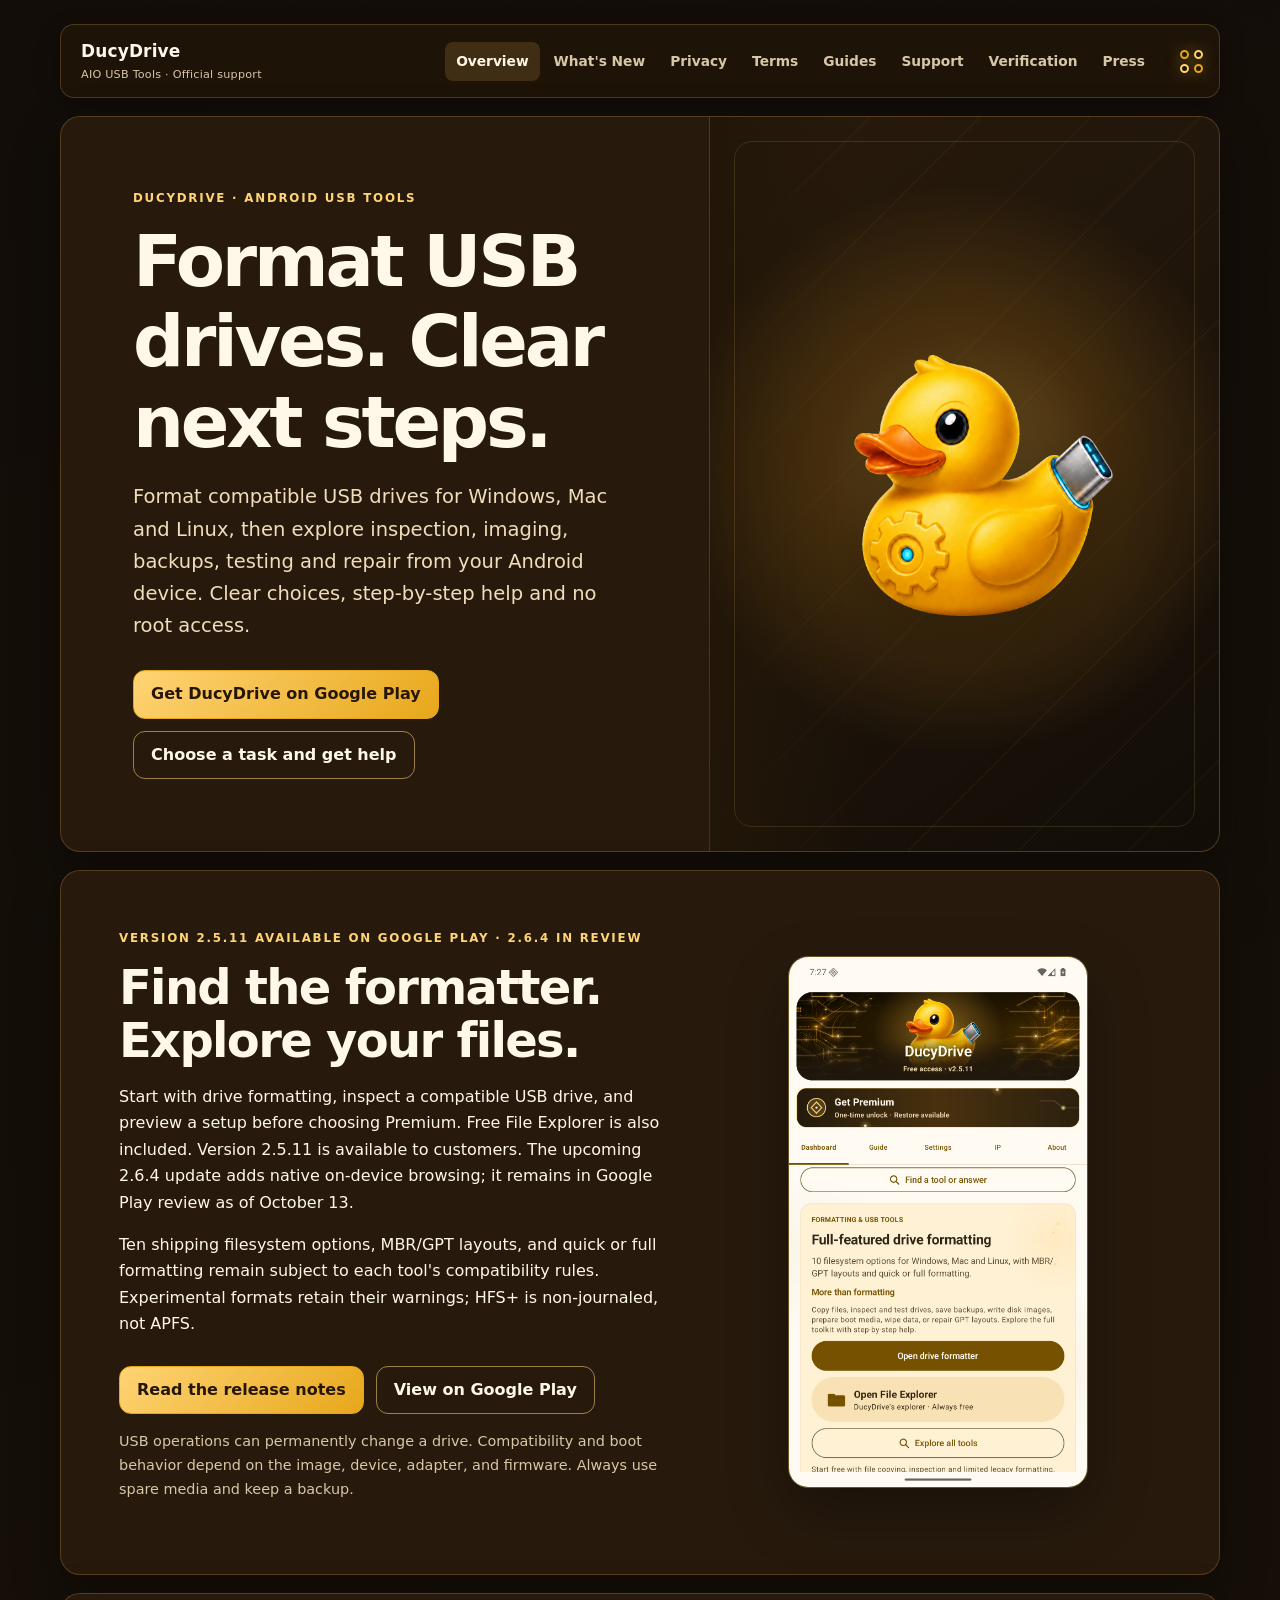
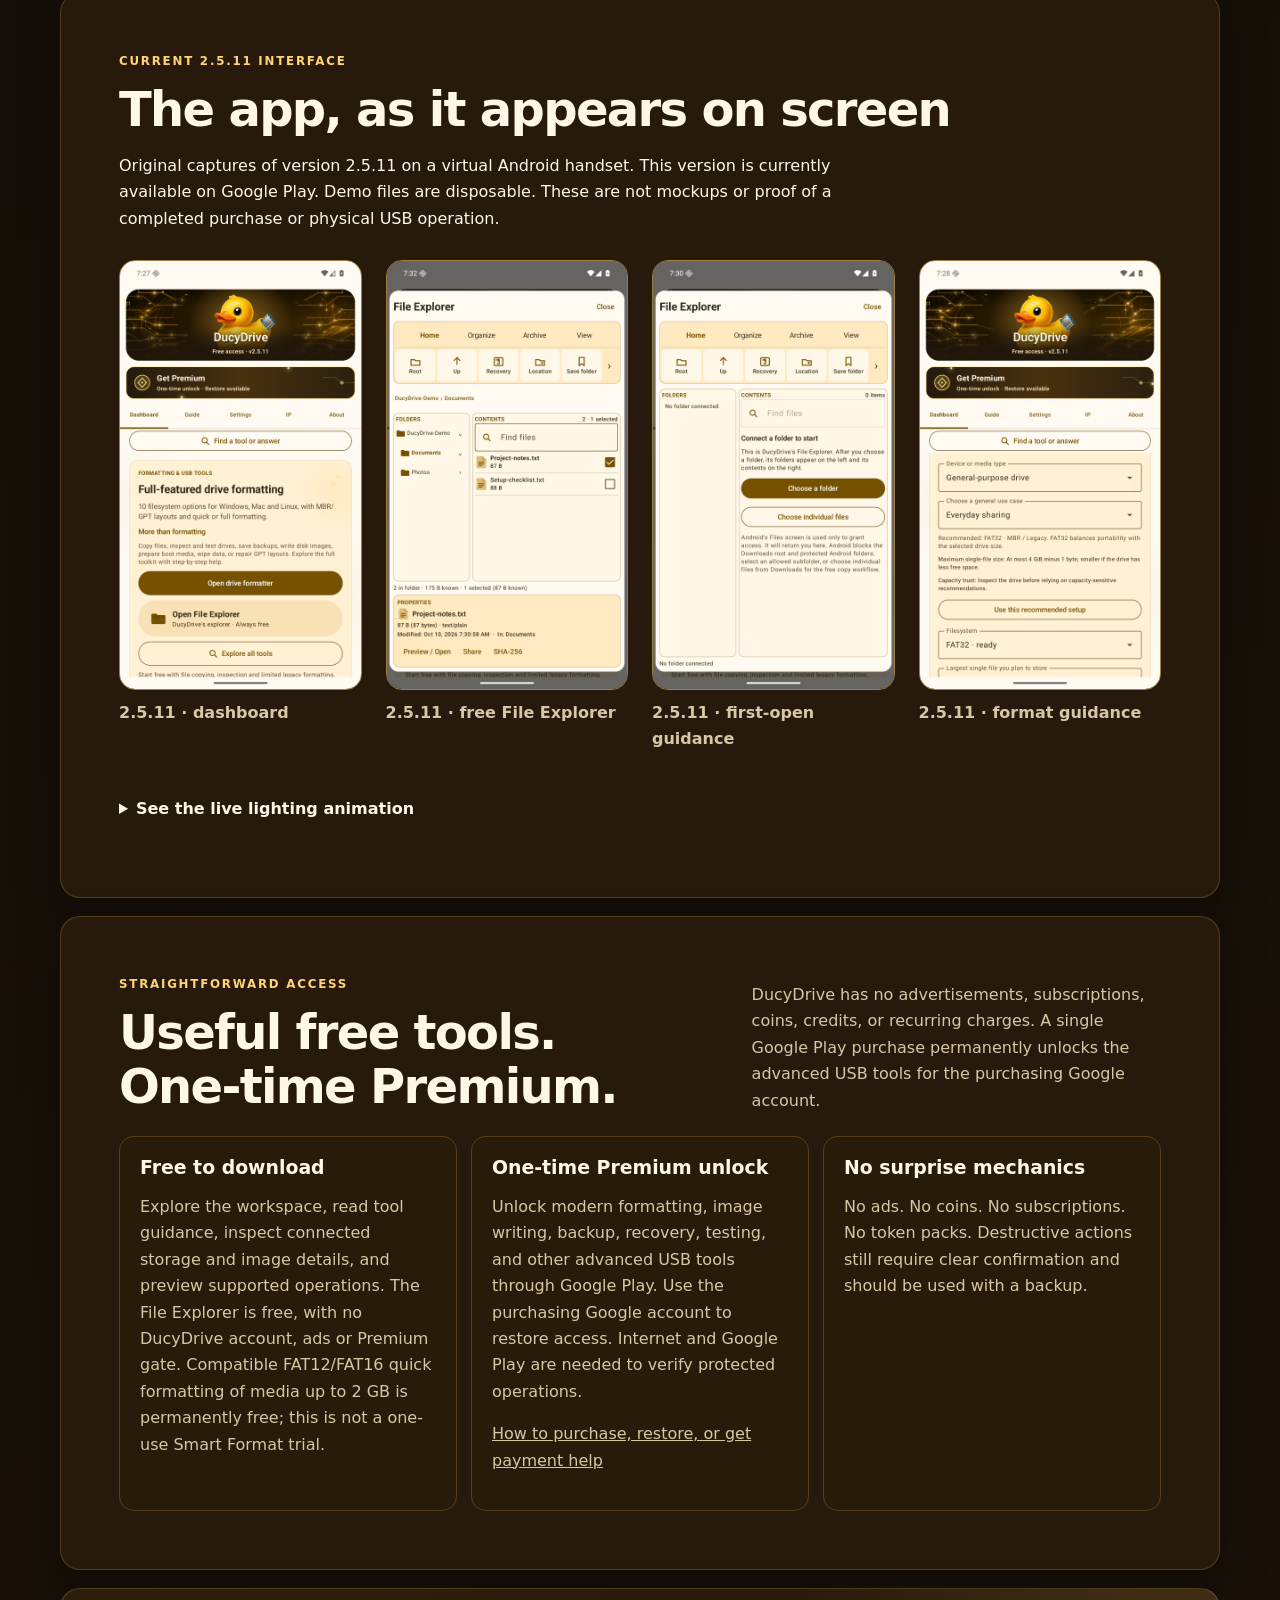
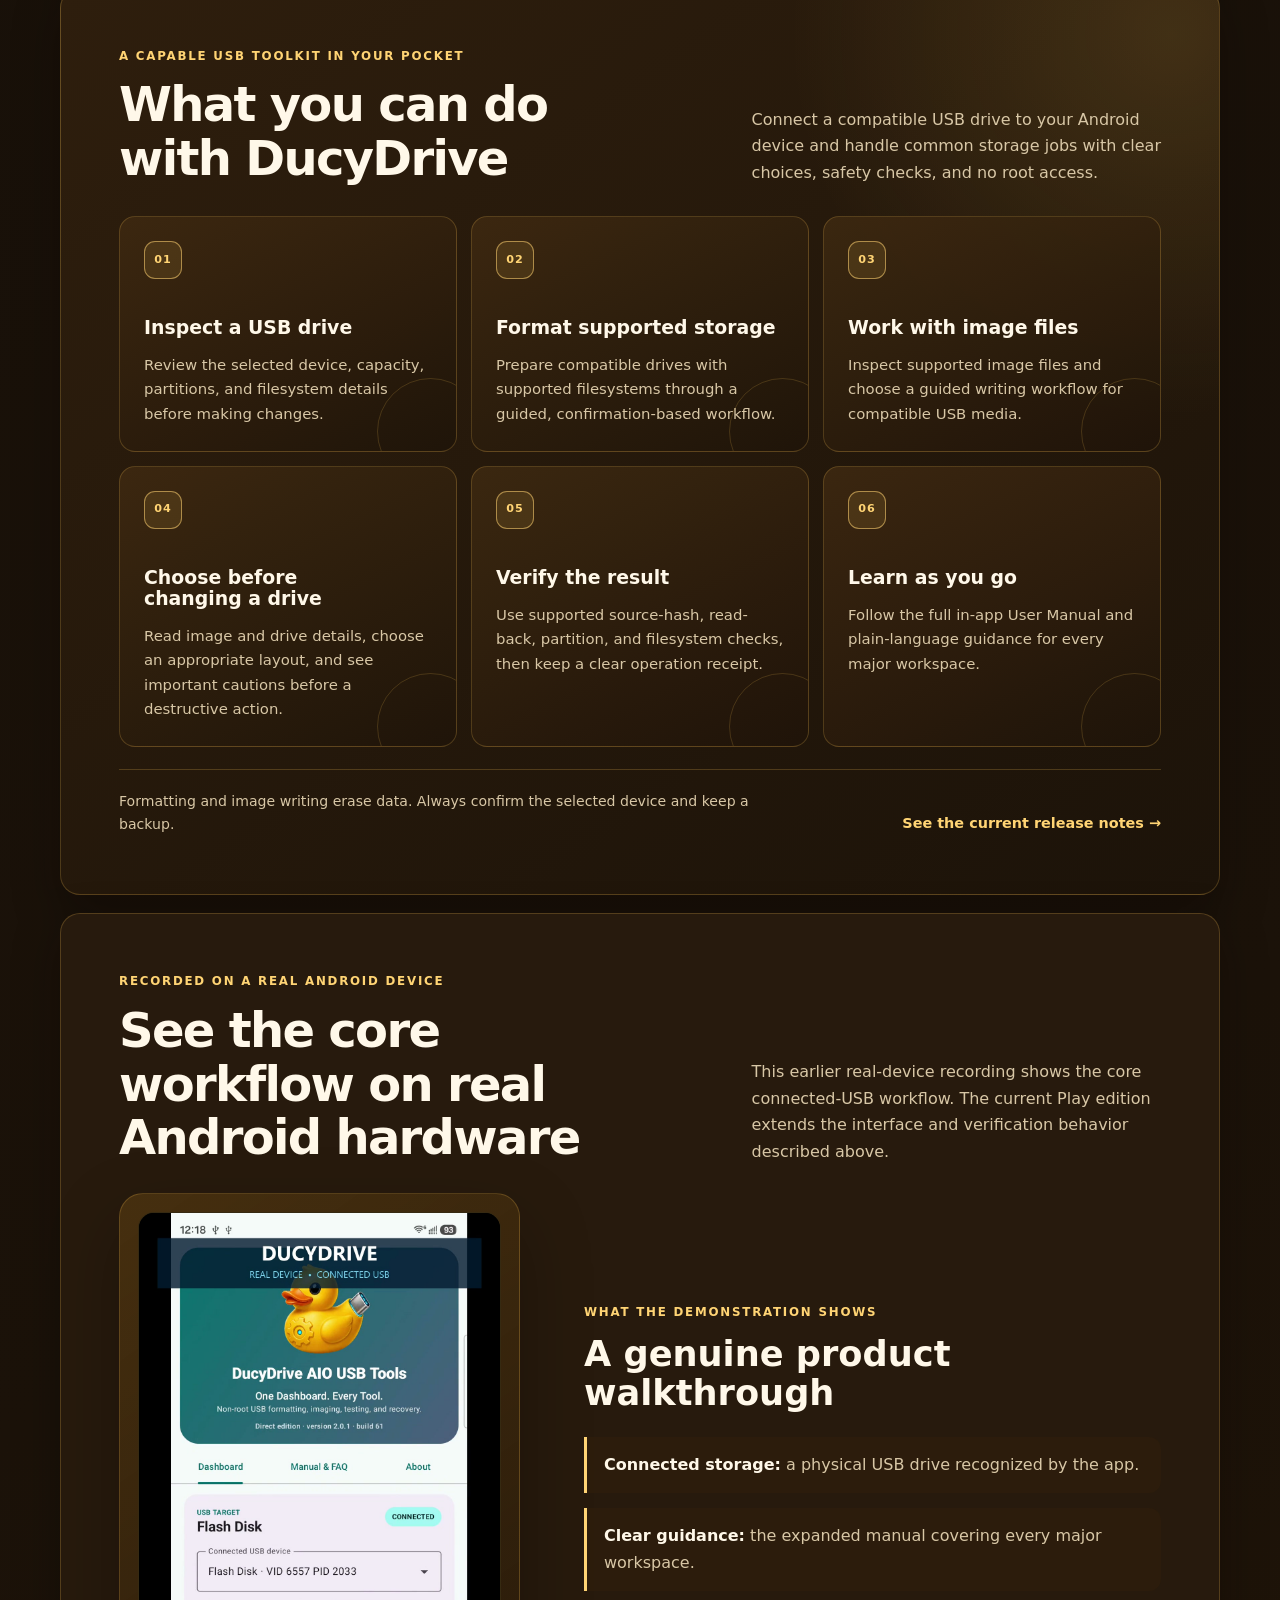
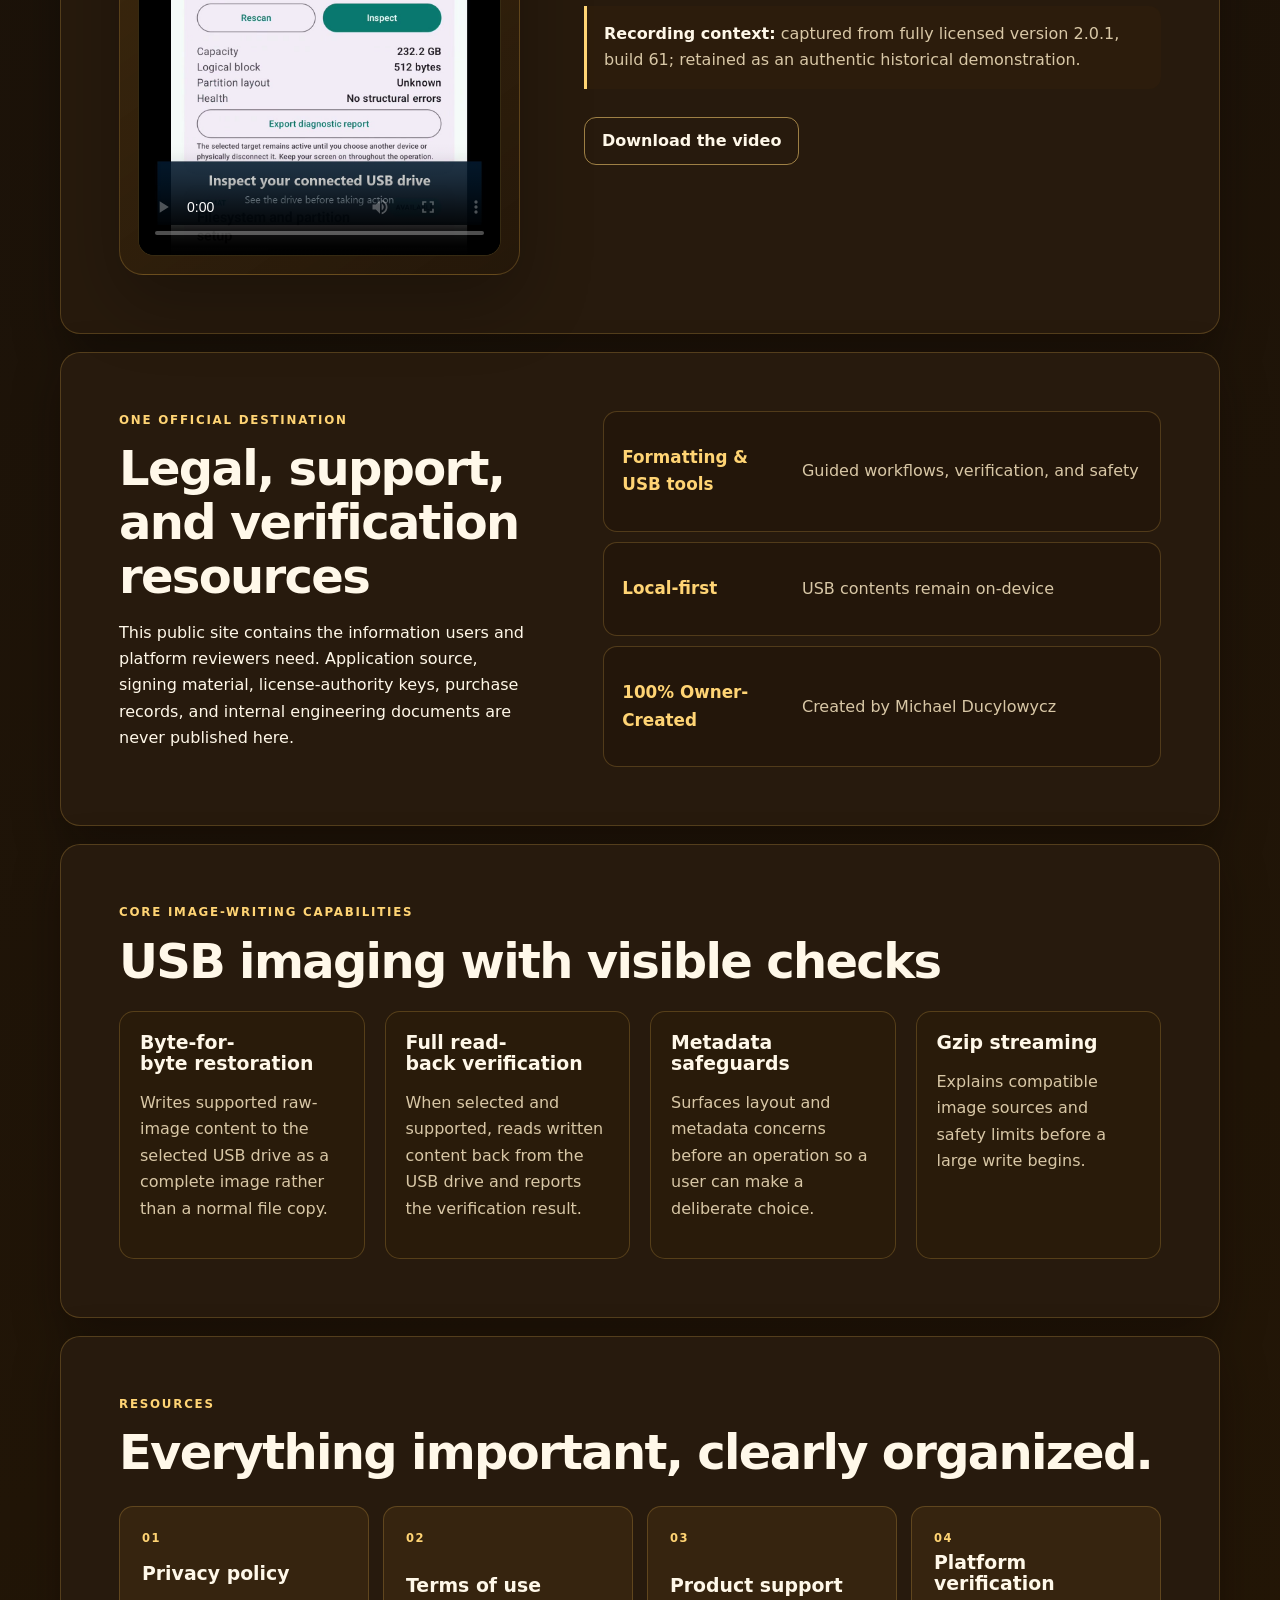
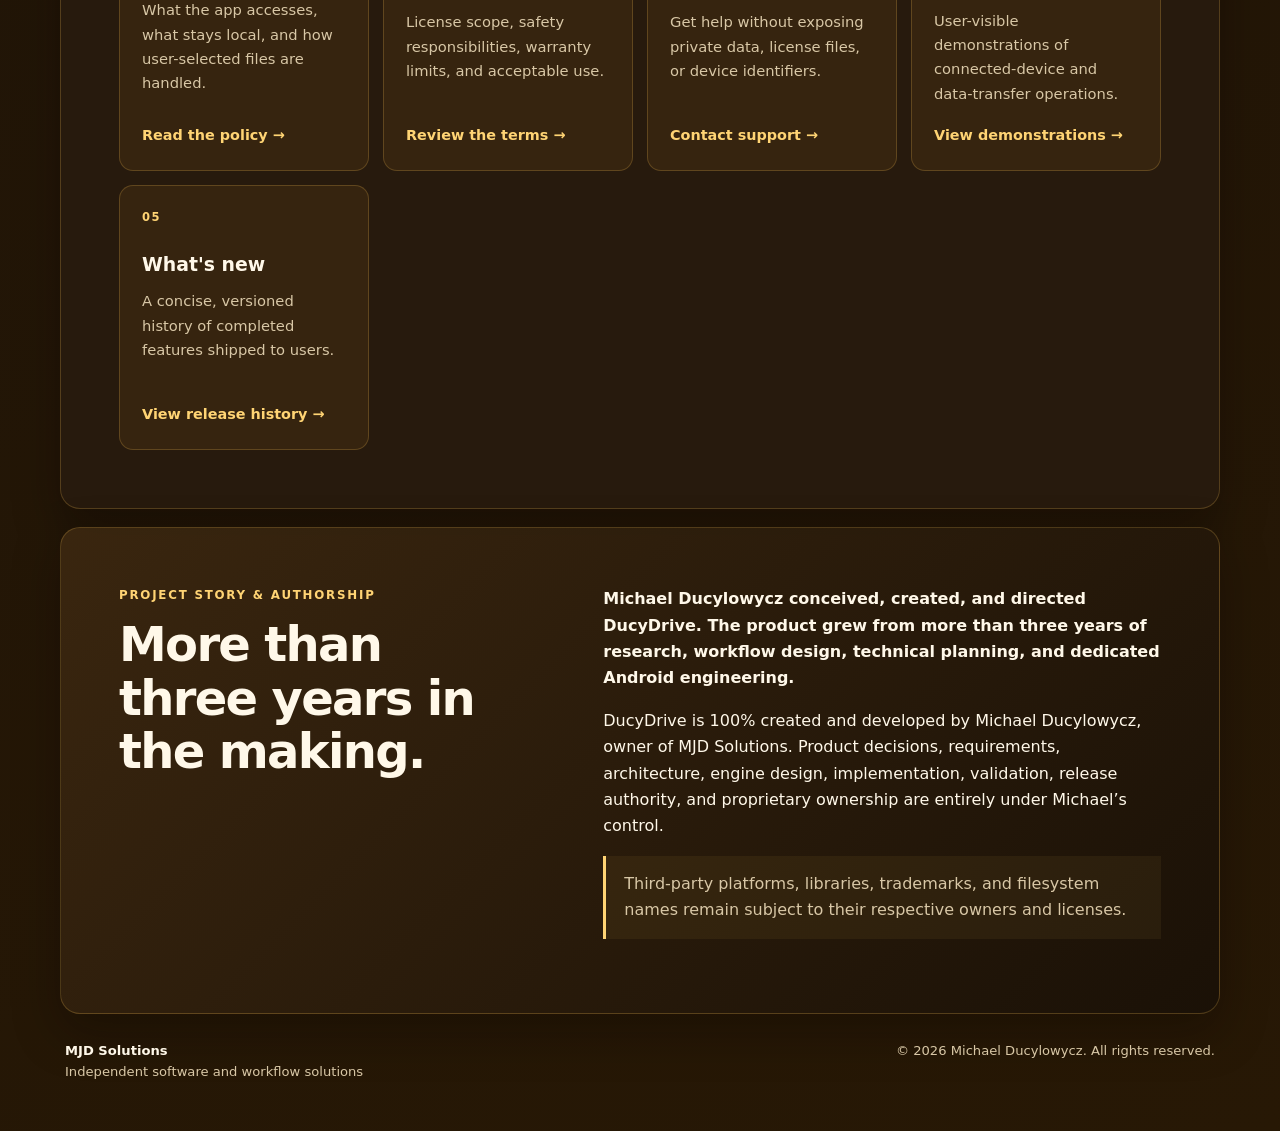
==== commit e83858f2: "Put USB formatting first in DucyDrive website messaging Clarify the primary customer task while reta" ====
--- a/index.html
+++ b/index.html
@@ -31,7 +31,7 @@
       <section class="hero">
         <div class="hero-copy">
           <p class="eyebrow">DucyDrive · Android USB tools</p>
-          <h1>Your files. Your drive. Clear next steps.</h1>
+          <h1>Format USB drives. Clear next steps.</h1>
           <p class="lede">
             Format compatible USB drives for Windows, Mac and Linux, then explore
             inspection, imaging, backups, testing and repair from your Android device.
@@ -49,7 +49,7 @@
         <div>
           <p class="eyebrow">Version 2.5.11 available on Google Play · 2.6.4 in review</p>
           <h2 id="release-spotlight-title">Find the formatter. Explore your files.</h2>
-          <p>Start with the free File Explorer, inspect a compatible USB drive, or preview a setup before choosing Premium. Version 2.5.11 is available to customers. The upcoming 2.6.4 update adds native on-device browsing; it remains in Google Play review as of October 13.</p>
+          <p>Start with drive formatting, inspect a compatible USB drive, and preview a setup before choosing Premium. Free File Explorer is also included. Version 2.5.11 is available to customers. The upcoming 2.6.4 update adds native on-device browsing; it remains in Google Play review as of October 13.</p>
           <p>Ten shipping filesystem options, MBR/GPT layouts, and quick or full formatting remain subject to each tool's compatibility rules. Experimental formats retain their warnings; HFS+ is non-journaled, not APFS.</p>
           <div class="actions">
             <a class="button primary" href="changelog.html">Read the release notes</a>
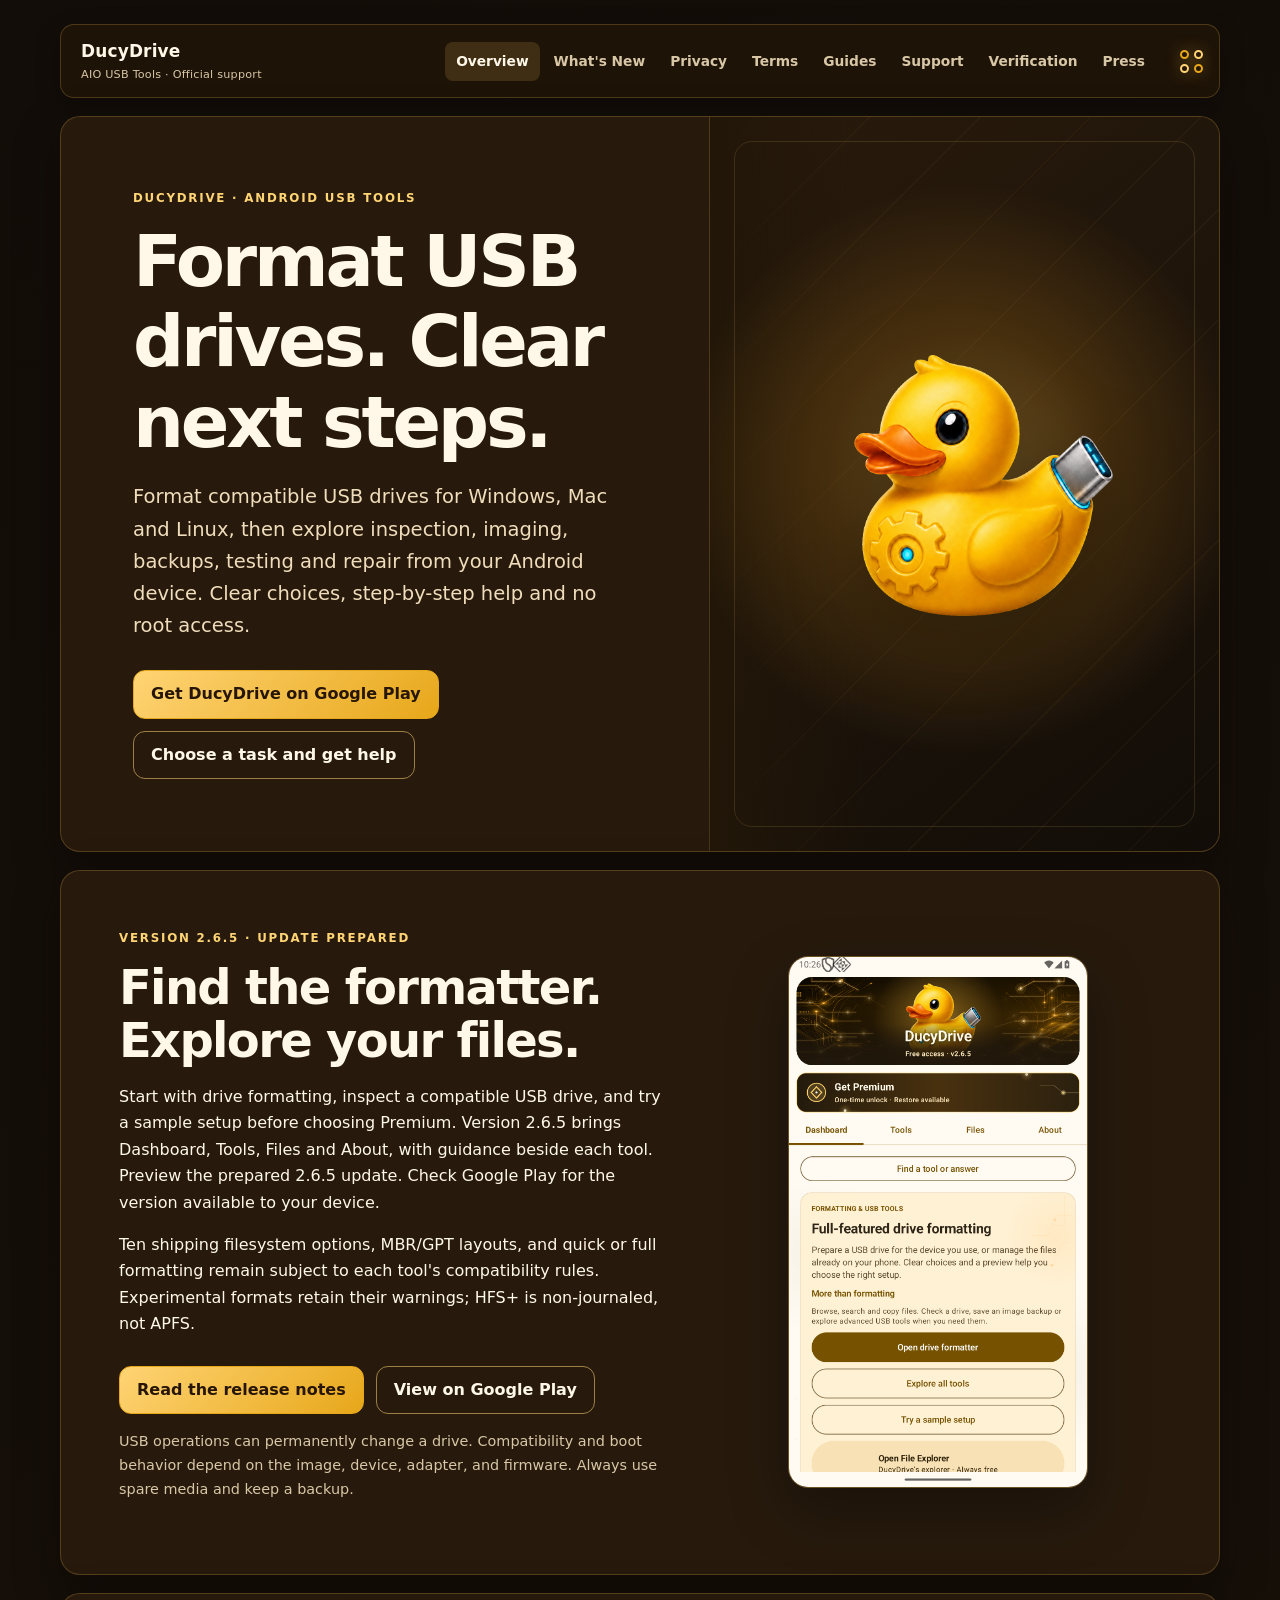
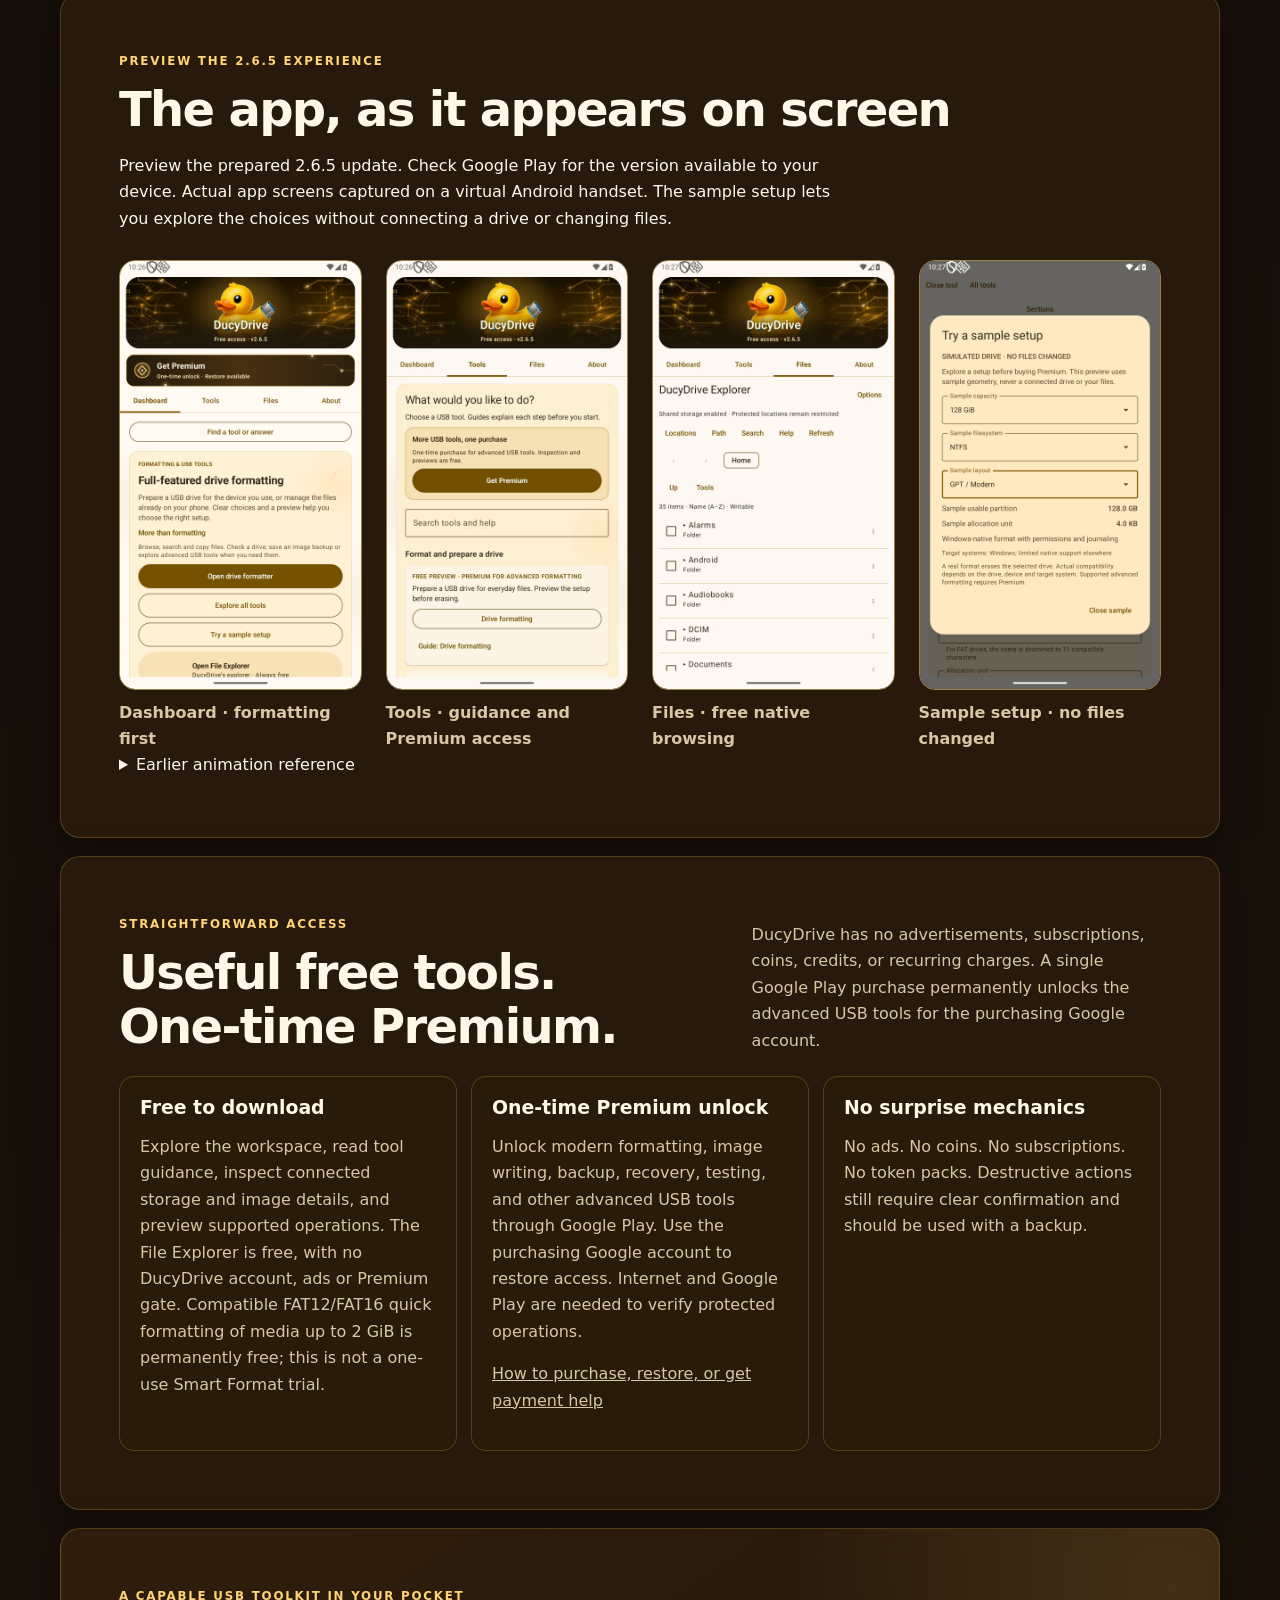
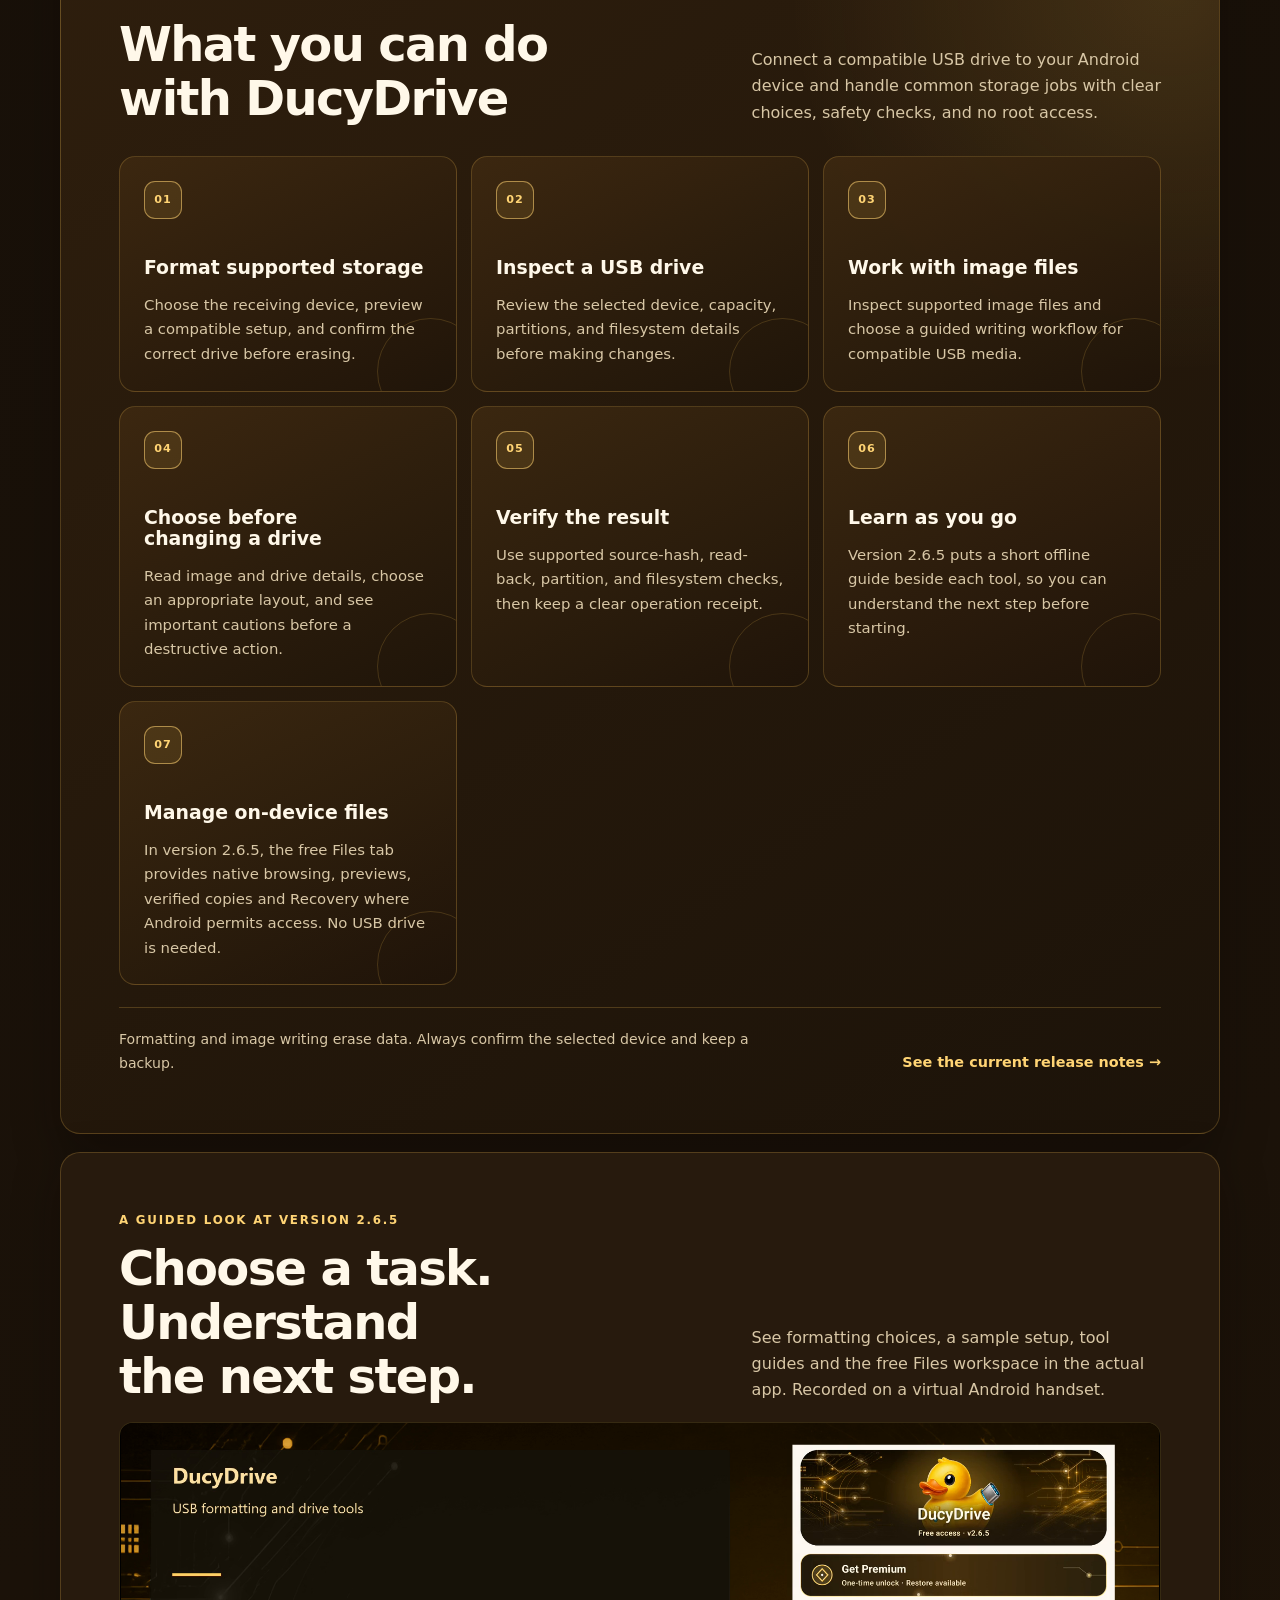
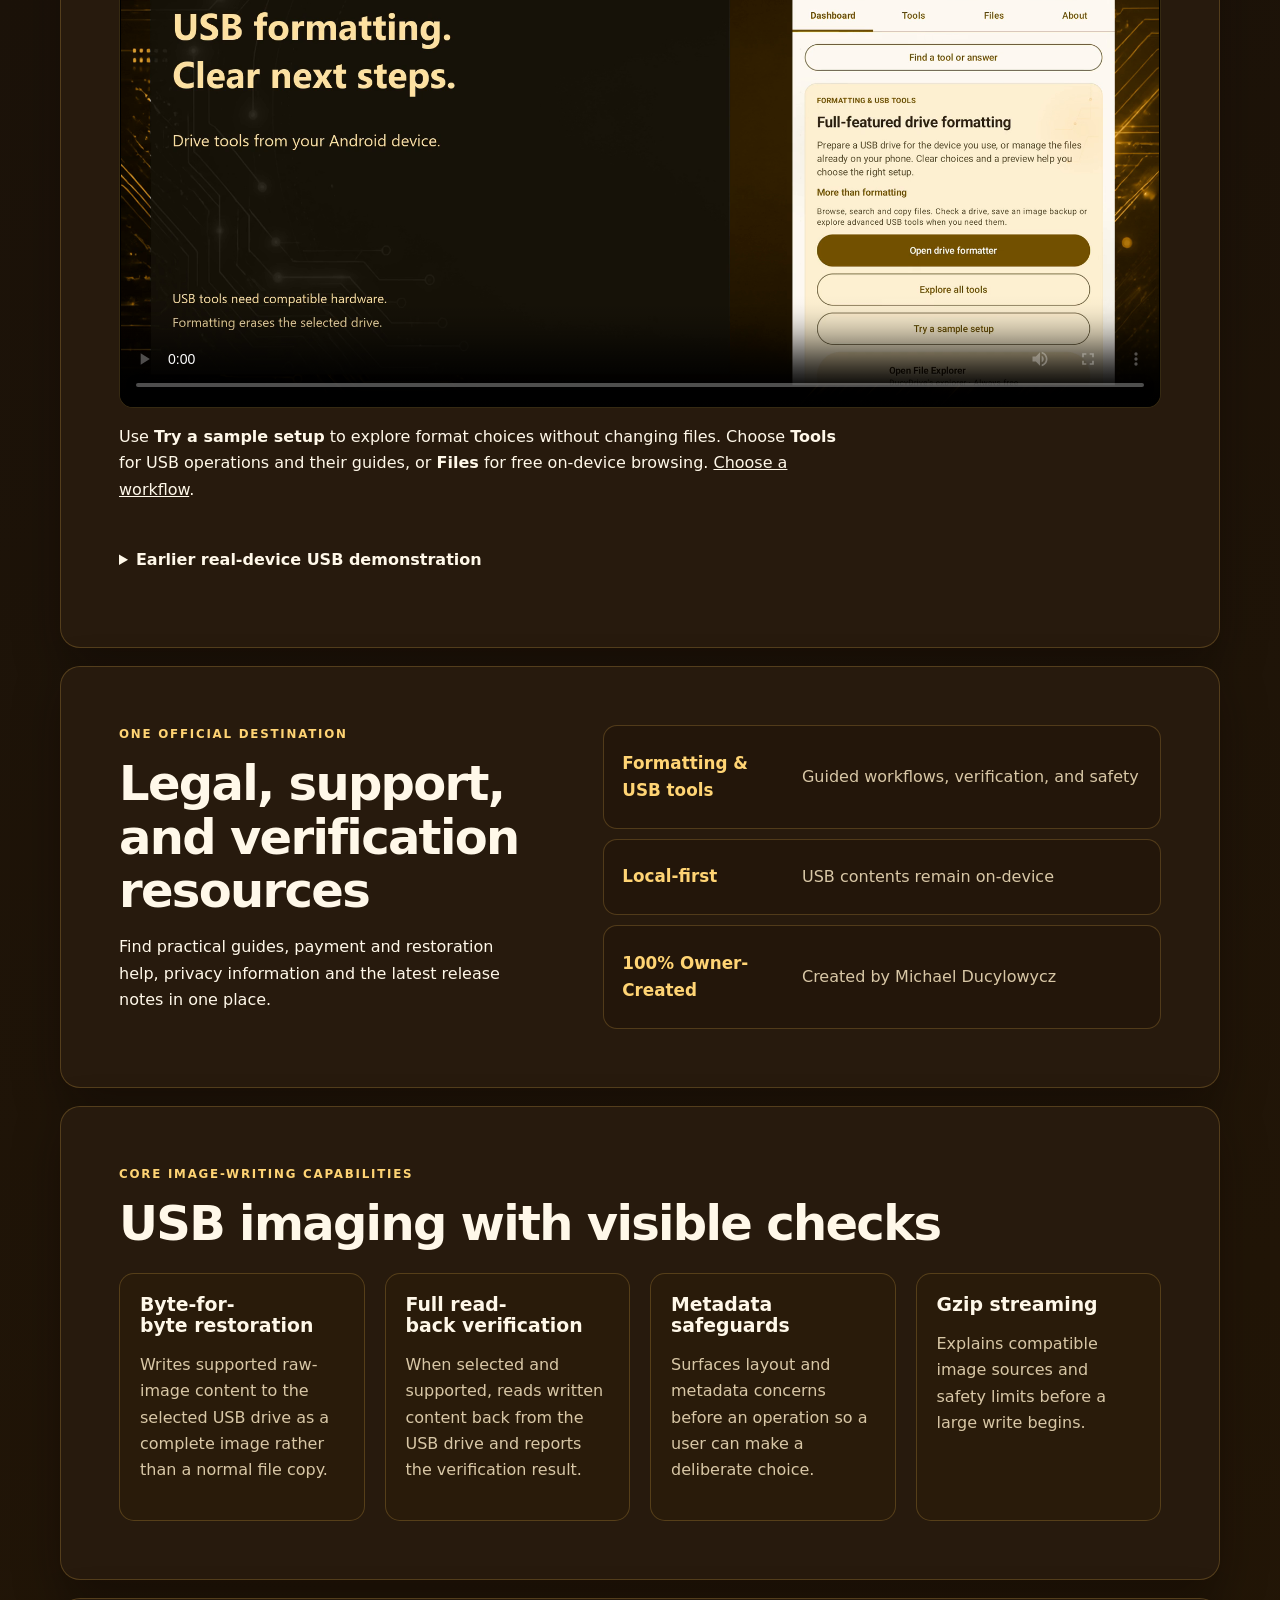
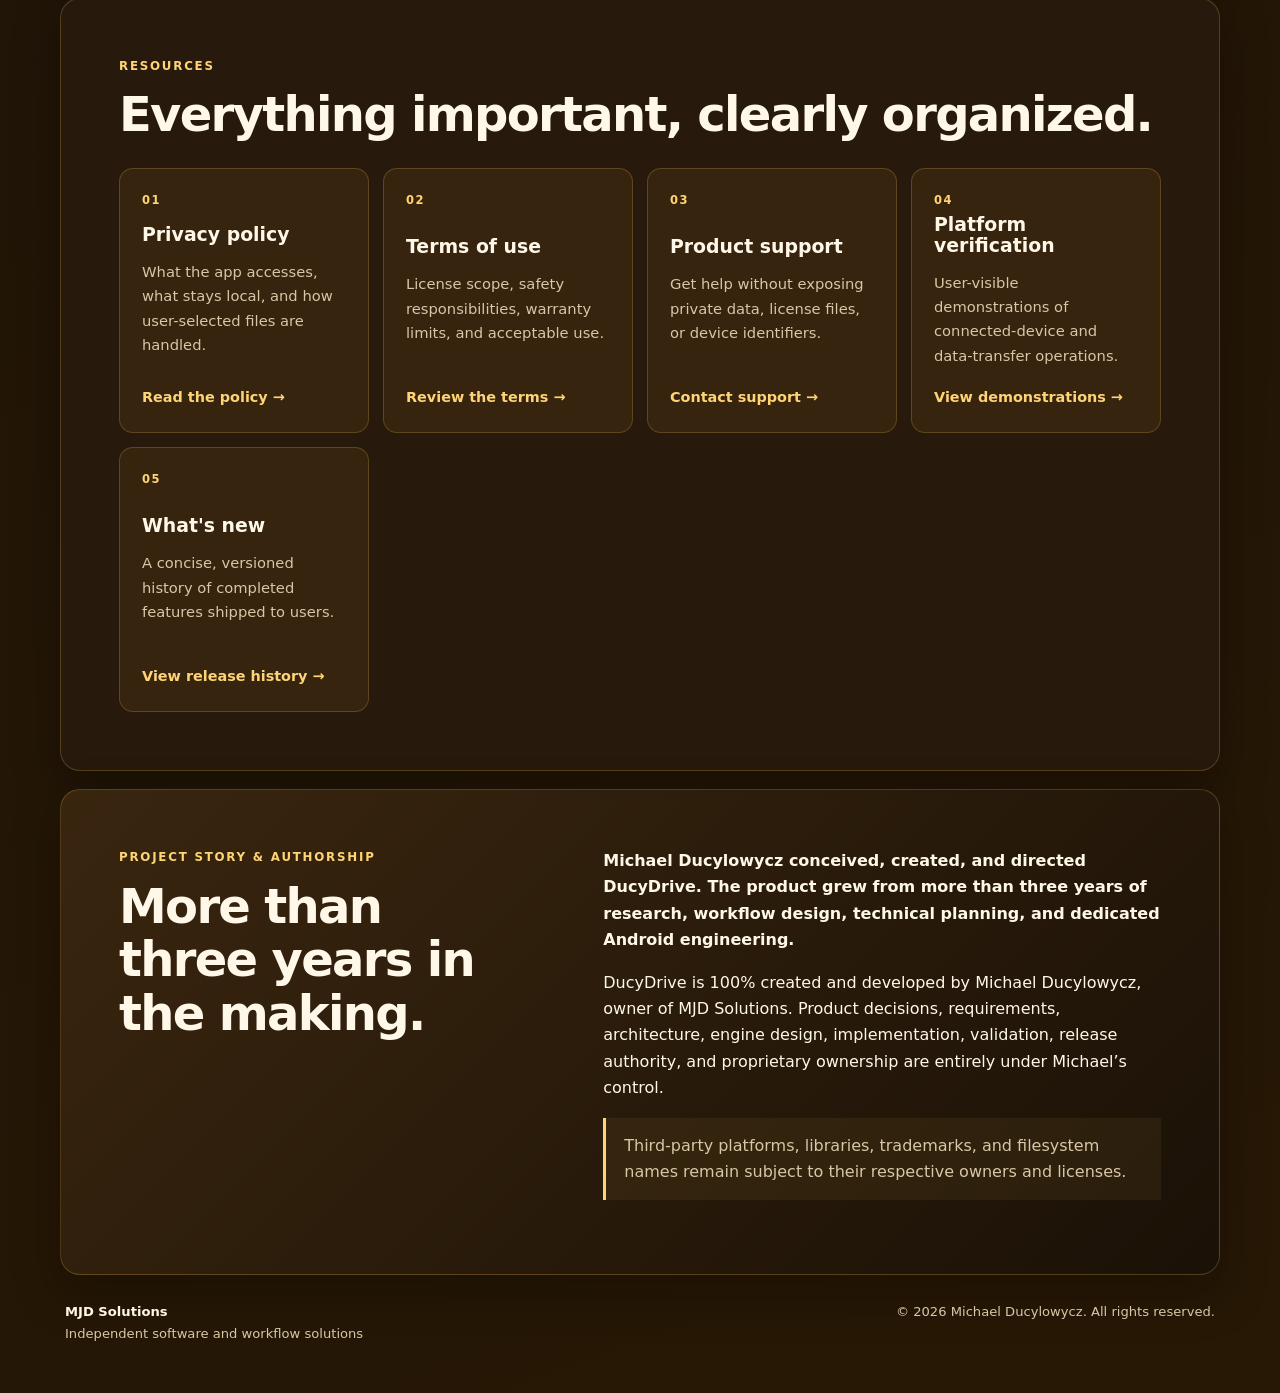
==== commit 2e57984a: "Update DucyDrive 2.6.5 guidance and consumer preview Describe the prepared update accurately, lead w" ====
--- a/index.html
+++ b/index.html
@@ -1,282 +1,262 @@
-<!doctype html>
-<html lang="en">
-<head>
-  <meta charset="utf-8">
-  <meta name="viewport" content="width=device-width, initial-scale=1">
-  <meta name="theme-color" content="#211608">
-  <meta name="description" content="DucyDrive AIO USB Tools by MJD Solutions: clear, local-first USB inspection, formatting, image writing, verification, and recovery for compatible Android devices. No ads, subscriptions, coins, or tokens.">
-  <title>DucyDrive AIO USB Tools — Official Support</title>
-  <link rel="stylesheet" href="styles.css?v=20261009-gold3">
-</head>
-<body>
-  <a class="skip-link" href="#main">Skip to content</a>
-  <div class="site-shell">
-    <header class="site-header">
-      <a class="wordmark" href="index.html" aria-label="DucyDrive home">
-        <span><strong>DucyDrive</strong><small>AIO USB Tools · Official support</small></span>
-      </a>
-      <nav aria-label="Primary navigation">
-        <a aria-current="page" href="index.html">Overview</a>
-        <a href="changelog.html">What's New</a>
-        <a href="privacy.html">Privacy</a>
-        <a href="terms.html">Terms</a>
-        <a href="guides.html">Guides</a><a href="support.html">Support</a>
-        <a href="foreground-service-verification.html">Verification</a>
-        <a href="press.html">Press</a>
-      </nav>
-      <span class="header-accent" aria-hidden="true"><i></i><i></i><i></i><i></i></span>
-    </header>
-
-    <main id="main">
-      <section class="hero">
-        <div class="hero-copy">
-          <p class="eyebrow">DucyDrive · Android USB tools</p>
-          <h1>Format USB drives. Clear next steps.</h1>
-          <p class="lede">
-            Format compatible USB drives for Windows, Mac and Linux, then explore
-            inspection, imaging, backups, testing and repair from your Android device.
-            Clear choices, step-by-step help and no root access.
-          </p>
-          <div class="actions">
-            <a class="button primary" href="https://play.google.com/store/apps/details?id=com.michaelducylowycz.duchydriveaiousbtools&amp;referrer=utm_source%3Dducydrive_support%26utm_medium%3Downed%26utm_campaign%3Dwebsite_index">Get DucyDrive on Google Play</a>
-            <a class="button" href="guides.html">Choose a task and get help</a>
-          </div>
-        </div>
-        <div class="hero-art" role="img" aria-label="Original DucyDrive duck with USB connector on a dark gold circuit background"></div>
-      </section>
-
-      <section class="section release-spotlight" aria-labelledby="release-spotlight-title">
-        <div>
-          <p class="eyebrow">Version 2.5.11 available on Google Play · 2.6.4 in review</p>
-          <h2 id="release-spotlight-title">Find the formatter. Explore your files.</h2>
-          <p>Start with drive formatting, inspect a compatible USB drive, and preview a setup before choosing Premium. Free File Explorer is also included. Version 2.5.11 is available to customers. The upcoming 2.6.4 update adds native on-device browsing; it remains in Google Play review as of October 13.</p>
-          <p>Ten shipping filesystem options, MBR/GPT layouts, and quick or full formatting remain subject to each tool's compatibility rules. Experimental formats retain their warnings; HFS+ is non-journaled, not APFS.</p>
-          <div class="actions">
-            <a class="button primary" href="changelog.html">Read the release notes</a>
-            <a class="button" href="https://play.google.com/store/apps/details?id=com.michaelducylowycz.duchydriveaiousbtools&amp;referrer=utm_source%3Dducydrive_support%26utm_medium%3Downed%26utm_campaign%3Dwebsite_index">View on Google Play</a>
-          </div>
-          <p class="release-caveat">USB operations can permanently change a drive. Compatibility and boot behavior depend on the image, device, adapter, and firmware. Always use spare media and keep a backup.</p>
-        </div>
-        <a class="release-screen" href="assets/screenshots-2.5.11-preview/01-dashboard.png"><img src="assets/screenshots-2.5.11-preview/01-dashboard.png" alt="Version 2.5.11 dashboard with the duck header, Get Premium, drive formatter, and free File Explorer" width="1080" height="1920"></a>
-      </section>
-
-      <section class="section" id="screenshots" aria-labelledby="screenshots-title">
-        <p class="eyebrow">Current 2.5.11 interface</p>
-        <h2 id="screenshots-title">The app, as it appears on screen</h2>
-        <p>Original captures of version 2.5.11 on a virtual Android handset. This version is currently available on Google Play. Demo files are disposable. These are not mockups or proof of a completed purchase or physical USB operation.</p>
-        <div class="screenshot-grid">
-          <figure><a href="assets/screenshots-2.5.11-preview/01-dashboard.png"><img src="assets/screenshots-2.5.11-preview/01-dashboard.png" alt="Version 2.5.11 dashboard with Get Premium, formatter, and File Explorer controls" width="1080" height="1920" loading="lazy"></a><figcaption>2.5.11 · dashboard</figcaption></figure>
-          <figure><a href="assets/screenshots-2.5.11-preview/02-explorer.png"><img src="assets/screenshots-2.5.11-preview/02-explorer.png" alt="Version 2.5.11 two-pane File Explorer with disposable demo files and file properties" width="1080" height="1920" loading="lazy"></a><figcaption>2.5.11 · free File Explorer</figcaption></figure>
-          <figure><a href="assets/screenshots-2.5.11-preview/03-explorer-first-open.png"><img src="assets/screenshots-2.5.11-preview/03-explorer-first-open.png" alt="Version 2.5.11 File Explorer first-open screen before Android folder access is granted" width="1080" height="1920" loading="lazy"></a><figcaption>2.5.11 · first-open guidance</figcaption></figure>
-          <figure><a href="assets/screenshots-2.5.11-preview/04-format-profile.png"><img src="assets/screenshots-2.5.11-preview/04-format-profile.png" alt="Version 2.5.11 general-purpose drive format profile and file-size guidance" width="1080" height="1920" loading="lazy"></a><figcaption>2.5.11 · format guidance</figcaption></figure>
-        </div>
-        <details class="animation-preview">
-          <summary>See the live lighting animation</summary>
-          <p>Historical unedited 2.4.2 emulator recording of native animation; it does not show the latest interface. Playback here starts only when you choose it.</p>
-          <video controls playsinline preload="none" poster="assets/screenshots-2.5.3-preview/01-dashboard.png"><source src="assets/screenshots-2.4.2/native-animation-preview.mp4" type="video/mp4">Your browser does not support this preview.</video>
-        </details>
-      </section>
-
-      <section class="section purchase-overview" aria-labelledby="purchase-title">
-        <div class="section-heading-row">
-          <div>
-            <p class="eyebrow">Straightforward access</p>
-            <h2 id="purchase-title">Useful free tools. One-time Premium.</h2>
-          </div>
-          <p class="section-intro">DucyDrive has no advertisements, subscriptions, coins, credits, or recurring charges. A single Google Play purchase permanently unlocks the advanced USB tools for the purchasing Google account.</p>
-        </div>
-        <div class="summary-grid purchase-grid">
-          <article><h3>Free to download</h3><p>Explore the workspace, read tool guidance, inspect connected storage and image details, and preview supported operations. The File Explorer is free, with no DucyDrive account, ads or Premium gate. Compatible FAT12/FAT16 quick formatting of media up to 2 GB is permanently free; this is not a one-use Smart Format trial.</p></article>
-          <article><h3>One-time Premium unlock</h3><p>Unlock modern formatting, image writing, backup, recovery, testing, and other advanced USB tools through Google Play. Use the purchasing Google account to restore access. Internet and Google Play are needed to verify protected operations.</p><p><a href="support.html#payments">How to purchase, restore, or get payment help</a></p></article>
-          <article><h3>No surprise mechanics</h3><p>No ads. No coins. No subscriptions. No token packs. Destructive actions still require clear confirmation and should be used with a backup.</p></article>
-        </div>
-      </section>
-
-      <section class="section feature-overview" aria-labelledby="feature-overview-title">
-        <div class="section-heading-row">
-          <div>
-            <p class="eyebrow">A capable USB toolkit in your pocket</p>
-            <h2 id="feature-overview-title">What you can do with DucyDrive</h2>
-          </div>
-          <p class="section-intro">
-            Connect a compatible USB drive to your Android device and handle common
-            storage jobs with clear choices, safety checks, and no root access.
-          </p>
-        </div>
-        <div class="feature-card-grid">
-          <article class="feature-card">
-            <span class="feature-symbol" aria-hidden="true">01</span>
-            <h3>Inspect a USB drive</h3>
-            <p>Review the selected device, capacity, partitions, and filesystem details before making changes.</p>
-          </article>
-          <article class="feature-card">
-            <span class="feature-symbol" aria-hidden="true">02</span>
-            <h3>Format supported storage</h3>
-            <p>Prepare compatible drives with supported filesystems through a guided, confirmation-based workflow.</p>
-          </article>
-          <article class="feature-card">
-            <span class="feature-symbol" aria-hidden="true">03</span>
-            <h3>Work with image files</h3>
-            <p>Inspect supported image files and choose a guided writing workflow for compatible USB media.</p>
-          </article>
-          <article class="feature-card">
-            <span class="feature-symbol" aria-hidden="true">04</span>
-            <h3>Choose before changing a drive</h3>
-            <p>Read image and drive details, choose an appropriate layout, and see important cautions before a destructive action.</p>
-          </article>
-          <article class="feature-card">
-            <span class="feature-symbol" aria-hidden="true">05</span>
-            <h3>Verify the result</h3>
-            <p>Use supported source-hash, read-back, partition, and filesystem checks, then keep a clear operation receipt.</p>
-          </article>
-          <article class="feature-card">
-            <span class="feature-symbol" aria-hidden="true">06</span>
-            <h3>Learn as you go</h3>
-            <p>Follow the full in-app User Manual and plain-language guidance for every major workspace.</p>
-          </article>
-        </div>
-        <div class="feature-footer">
-          <p>Formatting and image writing erase data. Always confirm the selected device and keep a backup.</p>
-          <a class="text-link" href="changelog.html">See the current release notes →</a>
-        </div>
-      </section>
-
-      <section class="section product-demo" aria-labelledby="product-demo-title">
-        <div class="section-heading-row">
-          <div>
-            <p class="eyebrow">Recorded on a real Android device</p>
-            <h2 id="product-demo-title">See the core workflow on real Android hardware</h2>
-          </div>
-          <p class="section-intro">
-            This earlier real-device recording shows the core connected-USB workflow.
-            The current Play edition extends the interface and verification behavior described above.
-          </p>
-        </div>
-        <div class="demo-layout">
-          <div class="demo-stage">
-            <video controls preload="metadata" poster="social/duchydrive-v201-poster.jpg">
-              <source src="social/duchydrive-tiktok-real-device-v201.mp4" type="video/mp4">
-              Your browser does not support embedded video. You can download the demonstration instead.
-            </video>
-          </div>
-          <div class="demo-details">
-            <p class="eyebrow">What the demonstration shows</p>
-            <h3>A genuine product walkthrough</h3>
-            <ul class="demo-points">
-              <li><strong>Connected storage:</strong> a physical USB drive recognized by the app.</li>
-              <li><strong>Clear guidance:</strong> the expanded manual covering every major workspace.</li>
-              <li><strong>Recording context:</strong> captured from fully licensed version 2.0.1, build 61; retained as an authentic historical demonstration.</li>
-            </ul>
-            <a class="button" href="social/duchydrive-tiktok-real-device-v201.mp4" download>Download the video</a>
-          </div>
-        </div>
-      </section>
-
-      <section class="section intro-grid" aria-labelledby="official-title">
-        <div>
-          <p class="eyebrow">One official destination</p>
-          <h2 id="official-title">Legal, support, and verification resources</h2>
-          <p>
-            This public site contains the information users and platform reviewers
-            need. Application source, signing material, license-authority keys,
-            purchase records, and internal engineering documents are never published here.
-          </p>
-        </div>
-        <div class="metric-panel" aria-label="Product facts">
-          <div><strong>Formatting &amp; USB tools</strong><span>Guided workflows, verification, and safety</span></div>
-          <div><strong>Local-first</strong><span>USB contents remain on-device</span></div>
-          <div><strong>100% Owner-Created</strong><span>Created by Michael Ducylowycz</span></div>
-        </div>
-      </section>
-
-      <section class="section" aria-labelledby="v2-features-title">
-        <p class="eyebrow">Core image-writing capabilities</p>
-        <h2 id="v2-features-title">USB imaging with visible checks</h2>
-        <div class="summary-grid" style="grid-template-columns: repeat(auto-fit, minmax(240px, 1fr)); gap: 1.25rem;">
-          <article>
-            <h3>Byte-for-byte restoration</h3>
-            <p>Writes supported raw-image content to the selected USB drive as a complete image rather than a normal file copy.</p>
-          </article>
-          <article>
-            <h3>Full read-back verification</h3>
-            <p>When selected and supported, reads written content back from the USB drive and reports the verification result.</p>
-          </article>
-          <article>
-            <h3>Metadata safeguards</h3>
-            <p>Surfaces layout and metadata concerns before an operation so a user can make a deliberate choice.</p>
-          </article>
-          <article>
-            <h3>Gzip streaming</h3>
-            <p>Explains compatible image sources and safety limits before a large write begins.</p>
-          </article>
-        </div>
-      </section>
-
-      <section class="section" aria-labelledby="resources-title">
-        <p class="eyebrow">Resources</p>
-        <h2 id="resources-title">Everything important, clearly organized.</h2>
-        <div class="card-grid">
-          <a class="resource-card" href="privacy.html">
-            <span class="card-icon" aria-hidden="true">01</span>
-            <h3>Privacy policy</h3>
-            <p>What the app accesses, what stays local, and how user-selected files are handled.</p>
-            <span class="text-link">Read the policy →</span>
-          </a>
-          <a class="resource-card" href="terms.html">
-            <span class="card-icon" aria-hidden="true">02</span>
-            <h3>Terms of use</h3>
-            <p>License scope, safety responsibilities, warranty limits, and acceptable use.</p>
-            <span class="text-link">Review the terms →</span>
-          </a>
-          <a class="resource-card" href="support.html">
-            <span class="card-icon" aria-hidden="true">03</span>
-            <h3>Product support</h3>
-            <p>Get help without exposing private data, license files, or device identifiers.</p>
-            <span class="text-link">Contact support →</span>
-          </a>
-          <a class="resource-card" href="foreground-service-verification.html">
-            <span class="card-icon" aria-hidden="true">04</span>
-            <h3>Platform verification</h3>
-            <p>User-visible demonstrations of connected-device and data-transfer operations.</p>
-            <span class="text-link">View demonstrations →</span>
-          </a>
-          <a class="resource-card" href="changelog.html">
-            <span class="card-icon" aria-hidden="true">05</span>
-            <h3>What's new</h3>
-            <p>A concise, versioned history of completed features shipped to users.</p>
-            <span class="text-link">View release history →</span>
-          </a>
-        </div>
-      </section>
-
-      <section class="section story" aria-labelledby="story-title">
-        <div>
-          <p class="eyebrow">Project story & authorship</p>
-          <h2 id="story-title">More than three years in the making.</h2>
-        </div>
-        <div class="story-copy">
-          <p>
-            Michael Ducylowycz conceived, created, and directed DucyDrive. The product grew
-            from more than three years of research, workflow design, technical
-            planning, and dedicated Android engineering.
-          </p>
-          <p>
-            DucyDrive is 100% created and developed by Michael Ducylowycz, owner of MJD
-            Solutions. Product decisions, requirements, architecture, engine design, implementation, validation, release
-            authority, and proprietary ownership are entirely under Michael’s control.
-          </p>
-          <p class="notice">
-            Third-party platforms, libraries, trademarks, and filesystem names
-            remain subject to their respective owners and licenses.
-          </p>
-        </div>
-      </section>
-    </main>
-
-    <footer>
-      <div><strong>MJD Solutions</strong><span>Independent software and workflow solutions</span></div>
-      <p>© 2026 Michael Ducylowycz. All rights reserved.</p>
-    </footer>
-  </div>
-</body>
-</html>
+<!doctype html>
+<html lang="en">
+<head>
+  <meta charset="utf-8">
+  <meta name="viewport" content="width=device-width, initial-scale=1">
+  <meta name="theme-color" content="#211608">
+  <meta name="description" content="DucyDrive AIO USB Tools by MJD Solutions: guided USB formatting, inspection, image writing, verification and free on-device file browsing for compatible Android devices. No ads, subscriptions, coins, or tokens.">
+  <title>DucyDrive AIO USB Tools — Official Support</title>
+  <link rel="stylesheet" href="styles.css?v=20261009-gold3">
+</head>
+<body>
+  <a class="skip-link" href="#main">Skip to content</a>
+  <div class="site-shell">
+    <header class="site-header">
+      <a class="wordmark" href="index.html" aria-label="DucyDrive home">
+        <span><strong>DucyDrive</strong><small>AIO USB Tools · Official support</small></span>
+      </a>
+      <nav aria-label="Primary navigation">
+        <a aria-current="page" href="index.html">Overview</a>
+        <a href="changelog.html">What's New</a>
+        <a href="privacy.html">Privacy</a>
+        <a href="terms.html">Terms</a>
+        <a href="guides.html">Guides</a><a href="support.html">Support</a>
+        <a href="foreground-service-verification.html">Verification</a>
+        <a href="press.html">Press</a>
+      </nav>
+      <span class="header-accent" aria-hidden="true"><i></i><i></i><i></i><i></i></span>
+    </header>
+
+    <main id="main">
+      <section class="hero">
+        <div class="hero-copy">
+          <p class="eyebrow">DucyDrive · Android USB tools</p>
+          <h1>Format USB drives. Clear next steps.</h1>
+          <p class="lede">
+            Format compatible USB drives for Windows, Mac and Linux, then explore
+            inspection, imaging, backups, testing and repair from your Android device.
+            Clear choices, step-by-step help and no root access.
+          </p>
+          <div class="actions">
+            <a class="button primary" href="https://play.google.com/store/apps/details?id=com.michaelducylowycz.duchydriveaiousbtools&amp;referrer=utm_source%3Dducydrive_support%26utm_medium%3Downed%26utm_campaign%3Dwebsite_index">Get DucyDrive on Google Play</a>
+            <a class="button" href="guides.html">Choose a task and get help</a>
+          </div>
+        </div>
+        <div class="hero-art" role="img" aria-label="Original DucyDrive duck with USB connector on a dark gold circuit background"></div>
+      </section>
+
+      <section class="section release-spotlight" aria-labelledby="release-spotlight-title">
+        <div>
+          <p class="eyebrow">Version 2.6.5 · update prepared</p>
+          <h2 id="release-spotlight-title">Find the formatter. Explore your files.</h2>
+          <p>Start with drive formatting, inspect a compatible USB drive, and try a sample setup before choosing Premium. Version 2.6.5 brings Dashboard, Tools, Files and About, with guidance beside each tool. Preview the prepared 2.6.5 update. Check Google Play for the version available to your device.</p>
+          <p>Ten shipping filesystem options, MBR/GPT layouts, and quick or full formatting remain subject to each tool's compatibility rules. Experimental formats retain their warnings; HFS+ is non-journaled, not APFS.</p>
+          <div class="actions">
+            <a class="button primary" href="changelog.html">Read the release notes</a>
+            <a class="button" href="https://play.google.com/store/apps/details?id=com.michaelducylowycz.duchydriveaiousbtools&amp;referrer=utm_source%3Dducydrive_support%26utm_medium%3Downed%26utm_campaign%3Dwebsite_index">View on Google Play</a>
+          </div>
+          <p class="release-caveat">USB operations can permanently change a drive. Compatibility and boot behavior depend on the image, device, adapter, and firmware. Always use spare media and keep a backup.</p>
+        </div>
+        <a class="release-screen" href="assets/ducydrive-2.6.5-dashboard.png"><img src="assets/ducydrive-2.6.5-dashboard.png" alt="Signed 2.6.5 Dashboard with the preserved duck header, drive formatter, sample setup and free File Explorer" width="1080" height="1920"></a>
+      </section>
+
+      <section class="section" id="screenshots" aria-labelledby="screenshots-title">
+        <p class="eyebrow">Preview the 2.6.5 experience</p><h2 id="screenshots-title">The app, as it appears on screen</h2>
+        <p>Preview the prepared 2.6.5 update. Check Google Play for the version available to your device. Actual app screens captured on a virtual Android handset. The sample setup lets you explore the choices without connecting a drive or changing files.</p>
+        <div class="screenshot-grid"><figure><a href="assets/ducydrive-2.6.5-dashboard.png"><img src="assets/ducydrive-2.6.5-dashboard.png" alt="Dashboard: drive formatting first and the original branded header" width="1080" height="1920" loading="lazy"></a><figcaption>Dashboard · formatting first</figcaption></figure><figure><a href="assets/ducydrive-2.6.5-tools.png"><img src="assets/ducydrive-2.6.5-tools.png" alt="Tools: searchable USB tool choices and clear Premium access" width="1080" height="1920" loading="lazy"></a><figcaption>Tools · guidance and Premium access</figcaption></figure><figure><a href="assets/ducydrive-2.6.5-files.png"><img src="assets/ducydrive-2.6.5-files.png" alt="Files: native DucyDrive browsing of accessible shared-storage folders" width="1080" height="1920" loading="lazy"></a><figcaption>Files · free native browsing</figcaption></figure><figure><a href="assets/ducydrive-2.6.5-sample.png"><img src="assets/ducydrive-2.6.5-sample.png" alt="Sample setup: simulated geometry, no files changed" width="1080" height="1920" loading="lazy"></a><figcaption>Sample setup · no files changed</figcaption></figure></div>
+        <details><summary>Earlier animation reference</summary><p>Historical 2.4.2 emulator recording; it does not show the 2.6.5 interface.</p><video controls playsinline preload="none" poster="assets/screenshots-2.5.3-preview/01-dashboard.png"><source src="assets/screenshots-2.4.2/native-animation-preview.mp4" type="video/mp4">Your browser does not support this preview.</video></details>
+      </section>
+
+      <section class="section purchase-overview" aria-labelledby="purchase-title">
+        <div class="section-heading-row">
+          <div>
+            <p class="eyebrow">Straightforward access</p>
+            <h2 id="purchase-title">Useful free tools. One-time Premium.</h2>
+          </div>
+          <p class="section-intro">DucyDrive has no advertisements, subscriptions, coins, credits, or recurring charges. A single Google Play purchase permanently unlocks the advanced USB tools for the purchasing Google account.</p>
+        </div>
+        <div class="summary-grid purchase-grid">
+          <article><h3>Free to download</h3><p>Explore the workspace, read tool guidance, inspect connected storage and image details, and preview supported operations. The File Explorer is free, with no DucyDrive account, ads or Premium gate. Compatible FAT12/FAT16 quick formatting of media up to 2 GiB is permanently free; this is not a one-use Smart Format trial.</p></article>
+          <article><h3>One-time Premium unlock</h3><p>Unlock modern formatting, image writing, backup, recovery, testing, and other advanced USB tools through Google Play. Use the purchasing Google account to restore access. Internet and Google Play are needed to verify protected operations.</p><p><a href="support.html#payments">How to purchase, restore, or get payment help</a></p></article>
+          <article><h3>No surprise mechanics</h3><p>No ads. No coins. No subscriptions. No token packs. Destructive actions still require clear confirmation and should be used with a backup.</p></article>
+        </div>
+      </section>
+
+      <section class="section feature-overview" aria-labelledby="feature-overview-title">
+        <div class="section-heading-row">
+          <div>
+            <p class="eyebrow">A capable USB toolkit in your pocket</p>
+            <h2 id="feature-overview-title">What you can do with DucyDrive</h2>
+          </div>
+          <p class="section-intro">
+            Connect a compatible USB drive to your Android device and handle common
+            storage jobs with clear choices, safety checks, and no root access.
+          </p>
+        </div>
+        <div class="feature-card-grid">
+          <article class="feature-card">
+            <span class="feature-symbol" aria-hidden="true">01</span>
+            <h3>Format supported storage</h3>
+            <p>Choose the receiving device, preview a compatible setup, and confirm the correct drive before erasing.</p>
+          </article>
+          <article class="feature-card">
+            <span class="feature-symbol" aria-hidden="true">02</span>
+            <h3>Inspect a USB drive</h3>
+            <p>Review the selected device, capacity, partitions, and filesystem details before making changes.</p>
+          </article>
+          <article class="feature-card">
+            <span class="feature-symbol" aria-hidden="true">03</span>
+            <h3>Work with image files</h3>
+            <p>Inspect supported image files and choose a guided writing workflow for compatible USB media.</p>
+          </article>
+          <article class="feature-card">
+            <span class="feature-symbol" aria-hidden="true">04</span>
+            <h3>Choose before changing a drive</h3>
+            <p>Read image and drive details, choose an appropriate layout, and see important cautions before a destructive action.</p>
+          </article>
+          <article class="feature-card">
+            <span class="feature-symbol" aria-hidden="true">05</span>
+            <h3>Verify the result</h3>
+            <p>Use supported source-hash, read-back, partition, and filesystem checks, then keep a clear operation receipt.</p>
+          </article>
+          <article class="feature-card">
+            <span class="feature-symbol" aria-hidden="true">06</span>
+            <h3>Learn as you go</h3>
+            <p>Version 2.6.5 puts a short offline guide beside each tool, so you can understand the next step before starting.</p>
+          </article>
+          <article class="feature-card">
+            <span class="feature-symbol" aria-hidden="true">07</span>
+            <h3>Manage on-device files</h3>
+            <p>In version 2.6.5, the free Files tab provides native browsing, previews, verified copies and Recovery where Android permits access. No USB drive is needed.</p>
+          </article>
+        </div>
+        <div class="feature-footer">
+          <p>Formatting and image writing erase data. Always confirm the selected device and keep a backup.</p>
+          <a class="text-link" href="changelog.html">See the current release notes →</a>
+        </div>
+      </section>
+
+      <section class="section product-demo" aria-labelledby="product-demo-title">
+        <div class="section-heading-row">
+          <div><p class="eyebrow">A guided look at version 2.6.5</p>
+            <h2 id="product-demo-title">Choose a task. Understand the next step.</h2></div>
+          <p class="section-intro">See formatting choices, a sample setup, tool guides and the free Files workspace in the actual app. Recorded on a virtual Android handset.</p>
+        </div>
+        <video controls playsinline preload="metadata" poster="assets/DucyDrive-2.6.5-landscape-poster.png" aria-label="DucyDrive 2.6.5 interface preview" style="width:100%;max-height:none;aspect-ratio:16/9">
+          <source src="assets/DucyDrive-2.6.5-website.mp4" type="video/mp4">
+          <track kind="captions" src="assets/DucyDrive-2.6.5-captions.vtt" srclang="en" label="English">
+          Your browser does not support embedded video. <a href="assets/DucyDrive-2.6.5-website.mp4">Download the preview</a>.
+        </video>
+        <p>Use <strong>Try a sample setup</strong> to explore format choices without changing files. Choose <strong>Tools</strong> for USB operations and their guides, or <strong>Files</strong> for free on-device browsing. <a href="guides.html">Choose a workflow</a>.</p>
+        <details class="animation-preview"><summary>Earlier real-device USB demonstration</summary>
+          <p>Historical version 2.0.1 recording showing a connected USB drive. It shows the earlier interface.</p>
+          <video controls playsinline preload="none" poster="social/duchydrive-v201-poster.jpg"><source src="social/duchydrive-tiktok-real-device-v201.mp4" type="video/mp4">Your browser does not support embedded video.</video>
+        </details>
+      </section>
+
+      <section class="section intro-grid" aria-labelledby="official-title">
+        <div>
+          <p class="eyebrow">One official destination</p>
+          <h2 id="official-title">Legal, support, and verification resources</h2>
+          <p>
+            Find practical guides, payment and restoration help, privacy information and the latest release notes in one place.
+          </p>
+        </div>
+        <div class="metric-panel" aria-label="Product facts">
+          <div><strong>Formatting &amp; USB tools</strong><span>Guided workflows, verification, and safety</span></div>
+          <div><strong>Local-first</strong><span>USB contents remain on-device</span></div>
+          <div><strong>100% Owner-Created</strong><span>Created by Michael Ducylowycz</span></div>
+        </div>
+      </section>
+
+      <section class="section" aria-labelledby="v2-features-title">
+        <p class="eyebrow">Core image-writing capabilities</p>
+        <h2 id="v2-features-title">USB imaging with visible checks</h2>
+        <div class="summary-grid" style="grid-template-columns: repeat(auto-fit, minmax(240px, 1fr)); gap: 1.25rem;">
+          <article>
+            <h3>Byte-for-byte restoration</h3>
+            <p>Writes supported raw-image content to the selected USB drive as a complete image rather than a normal file copy.</p>
+          </article>
+          <article>
+            <h3>Full read-back verification</h3>
+            <p>When selected and supported, reads written content back from the USB drive and reports the verification result.</p>
+          </article>
+          <article>
+            <h3>Metadata safeguards</h3>
+            <p>Surfaces layout and metadata concerns before an operation so a user can make a deliberate choice.</p>
+          </article>
+          <article>
+            <h3>Gzip streaming</h3>
+            <p>Explains compatible image sources and safety limits before a large write begins.</p>
+          </article>
+        </div>
+      </section>
+
+      <section class="section" aria-labelledby="resources-title">
+        <p class="eyebrow">Resources</p>
+        <h2 id="resources-title">Everything important, clearly organized.</h2>
+        <div class="card-grid">
+          <a class="resource-card" href="privacy.html">
+            <span class="card-icon" aria-hidden="true">01</span>
+            <h3>Privacy policy</h3>
+            <p>What the app accesses, what stays local, and how user-selected files are handled.</p>
+            <span class="text-link">Read the policy →</span>
+          </a>
+          <a class="resource-card" href="terms.html">
+            <span class="card-icon" aria-hidden="true">02</span>
+            <h3>Terms of use</h3>
+            <p>License scope, safety responsibilities, warranty limits, and acceptable use.</p>
+            <span class="text-link">Review the terms →</span>
+          </a>
+          <a class="resource-card" href="support.html">
+            <span class="card-icon" aria-hidden="true">03</span>
+            <h3>Product support</h3>
+            <p>Get help without exposing private data, license files, or device identifiers.</p>
+            <span class="text-link">Contact support →</span>
+          </a>
+          <a class="resource-card" href="foreground-service-verification.html">
+            <span class="card-icon" aria-hidden="true">04</span>
+            <h3>Platform verification</h3>
+            <p>User-visible demonstrations of connected-device and data-transfer operations.</p>
+            <span class="text-link">View demonstrations →</span>
+          </a>
+          <a class="resource-card" href="changelog.html">
+            <span class="card-icon" aria-hidden="true">05</span>
+            <h3>What's new</h3>
+            <p>A concise, versioned history of completed features shipped to users.</p>
+            <span class="text-link">View release history →</span>
+          </a>
+        </div>
+      </section>
+
+      <section class="section story" aria-labelledby="story-title">
+        <div>
+          <p class="eyebrow">Project story & authorship</p>
+          <h2 id="story-title">More than three years in the making.</h2>
+        </div>
+        <div class="story-copy">
+          <p>
+            Michael Ducylowycz conceived, created, and directed DucyDrive. The product grew
+            from more than three years of research, workflow design, technical
+            planning, and dedicated Android engineering.
+          </p>
+          <p>
+            DucyDrive is 100% created and developed by Michael Ducylowycz, owner of MJD
+            Solutions. Product decisions, requirements, architecture, engine design, implementation, validation, release
+            authority, and proprietary ownership are entirely under Michael’s control.
+          </p>
+          <p class="notice">
+            Third-party platforms, libraries, trademarks, and filesystem names
+            remain subject to their respective owners and licenses.
+          </p>
+        </div>
+      </section>
+    </main>
+
+    <footer>
+      <div><strong>MJD Solutions</strong><span>Independent software and workflow solutions</span></div>
+      <p>© 2026 Michael Ducylowycz. All rights reserved.</p>
+    </footer>
+  </div>
+</body>
+</html>
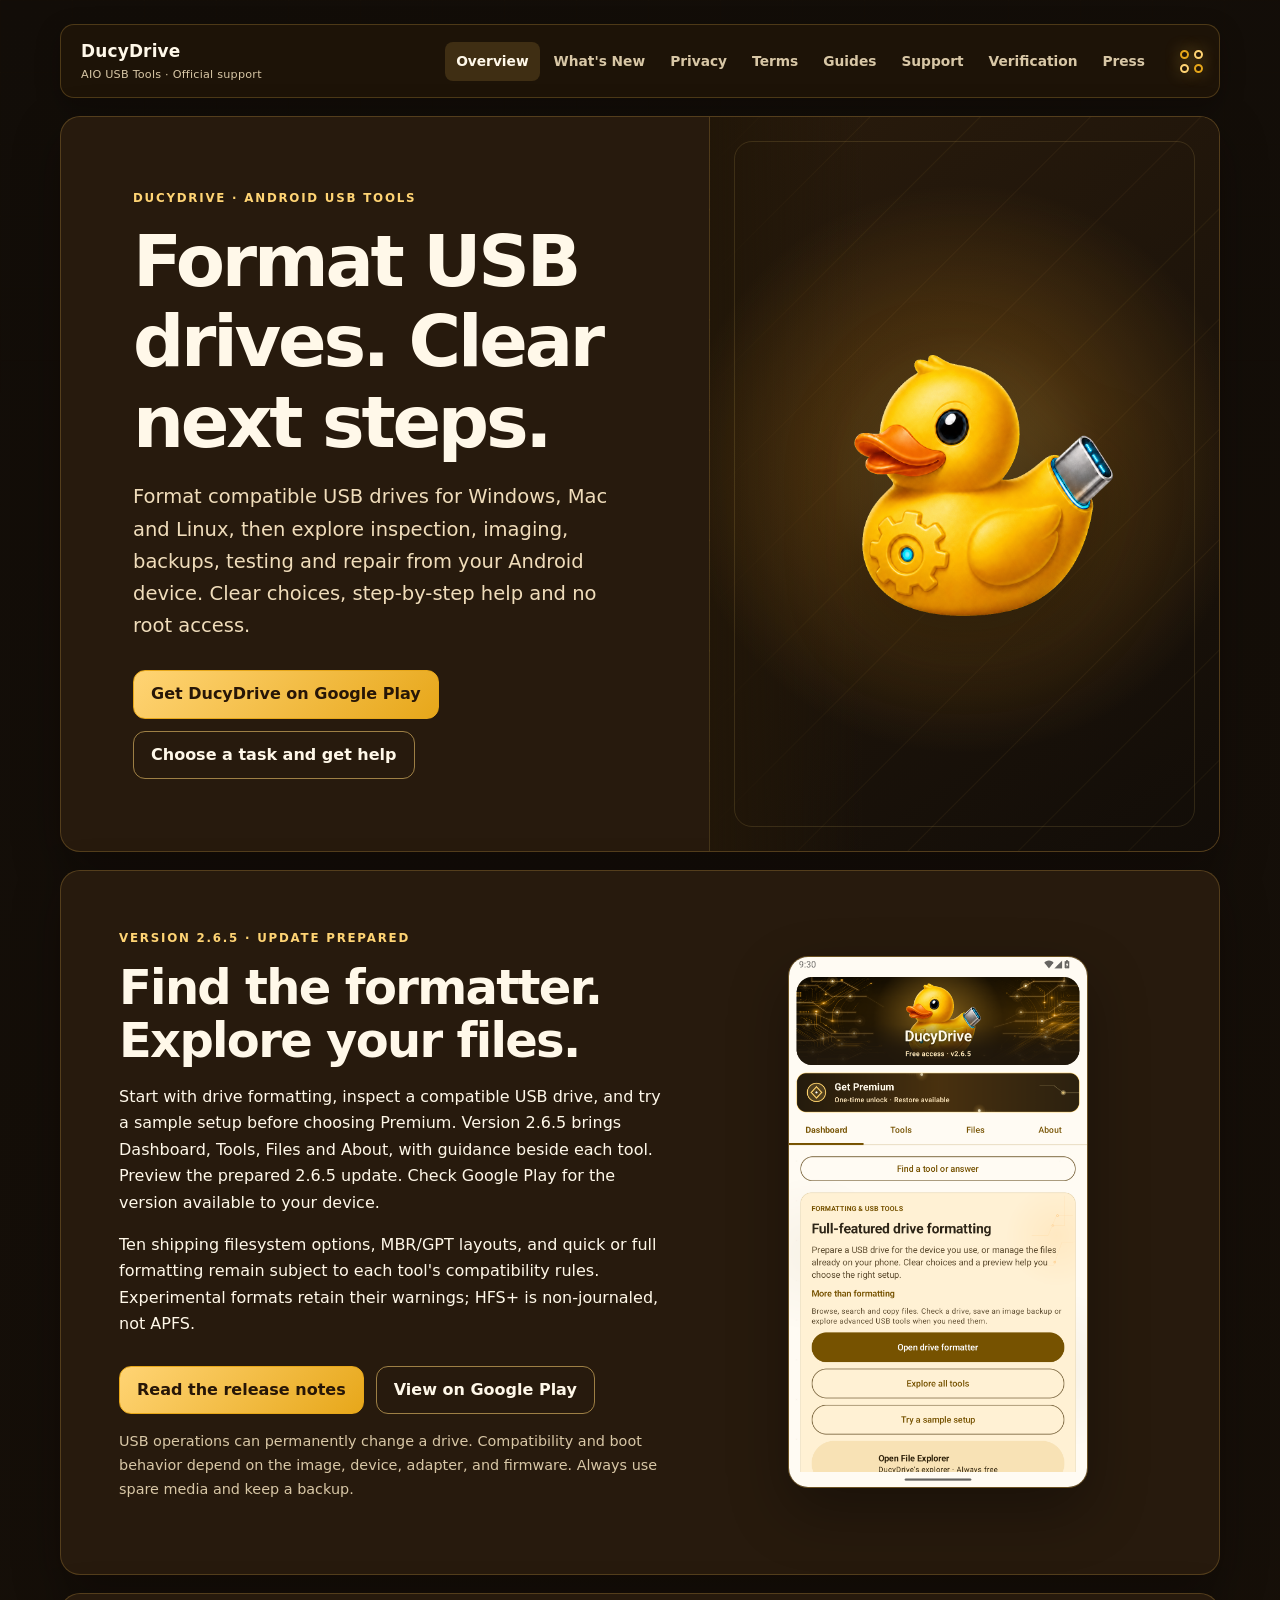
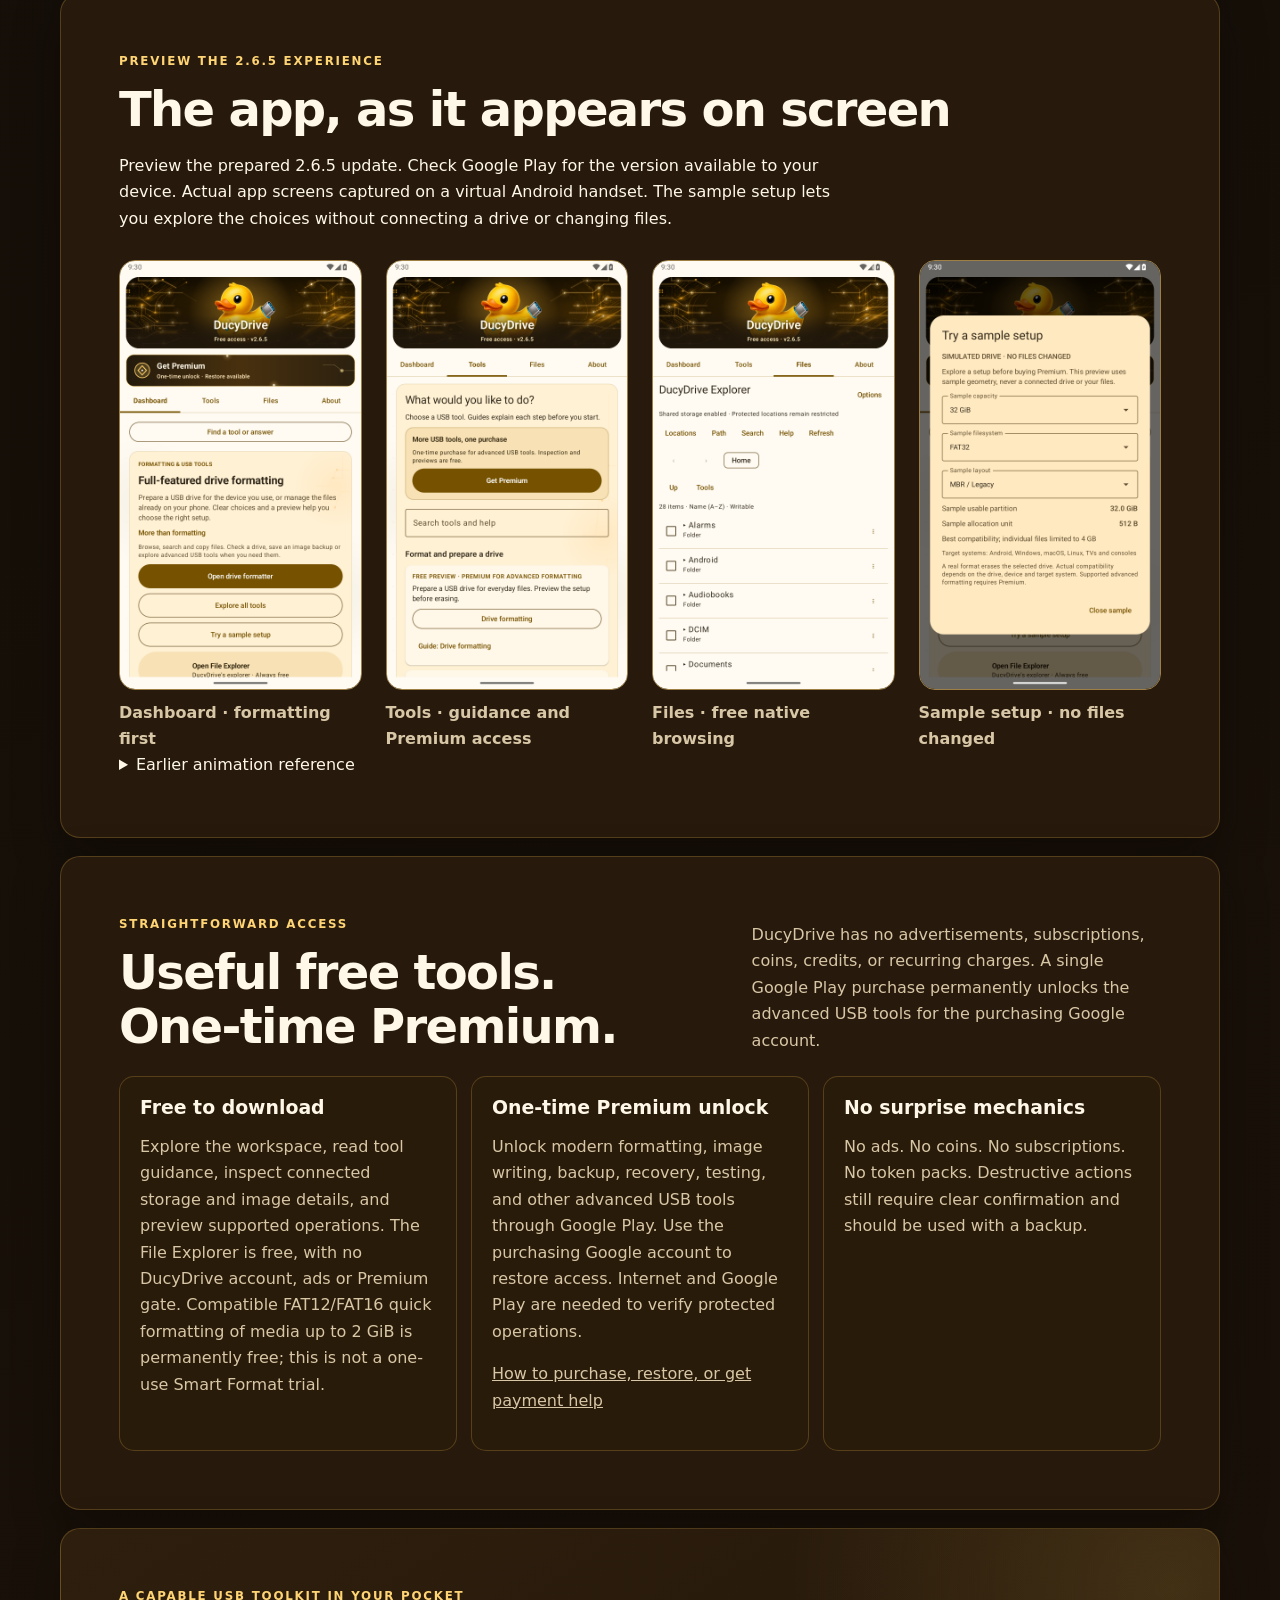
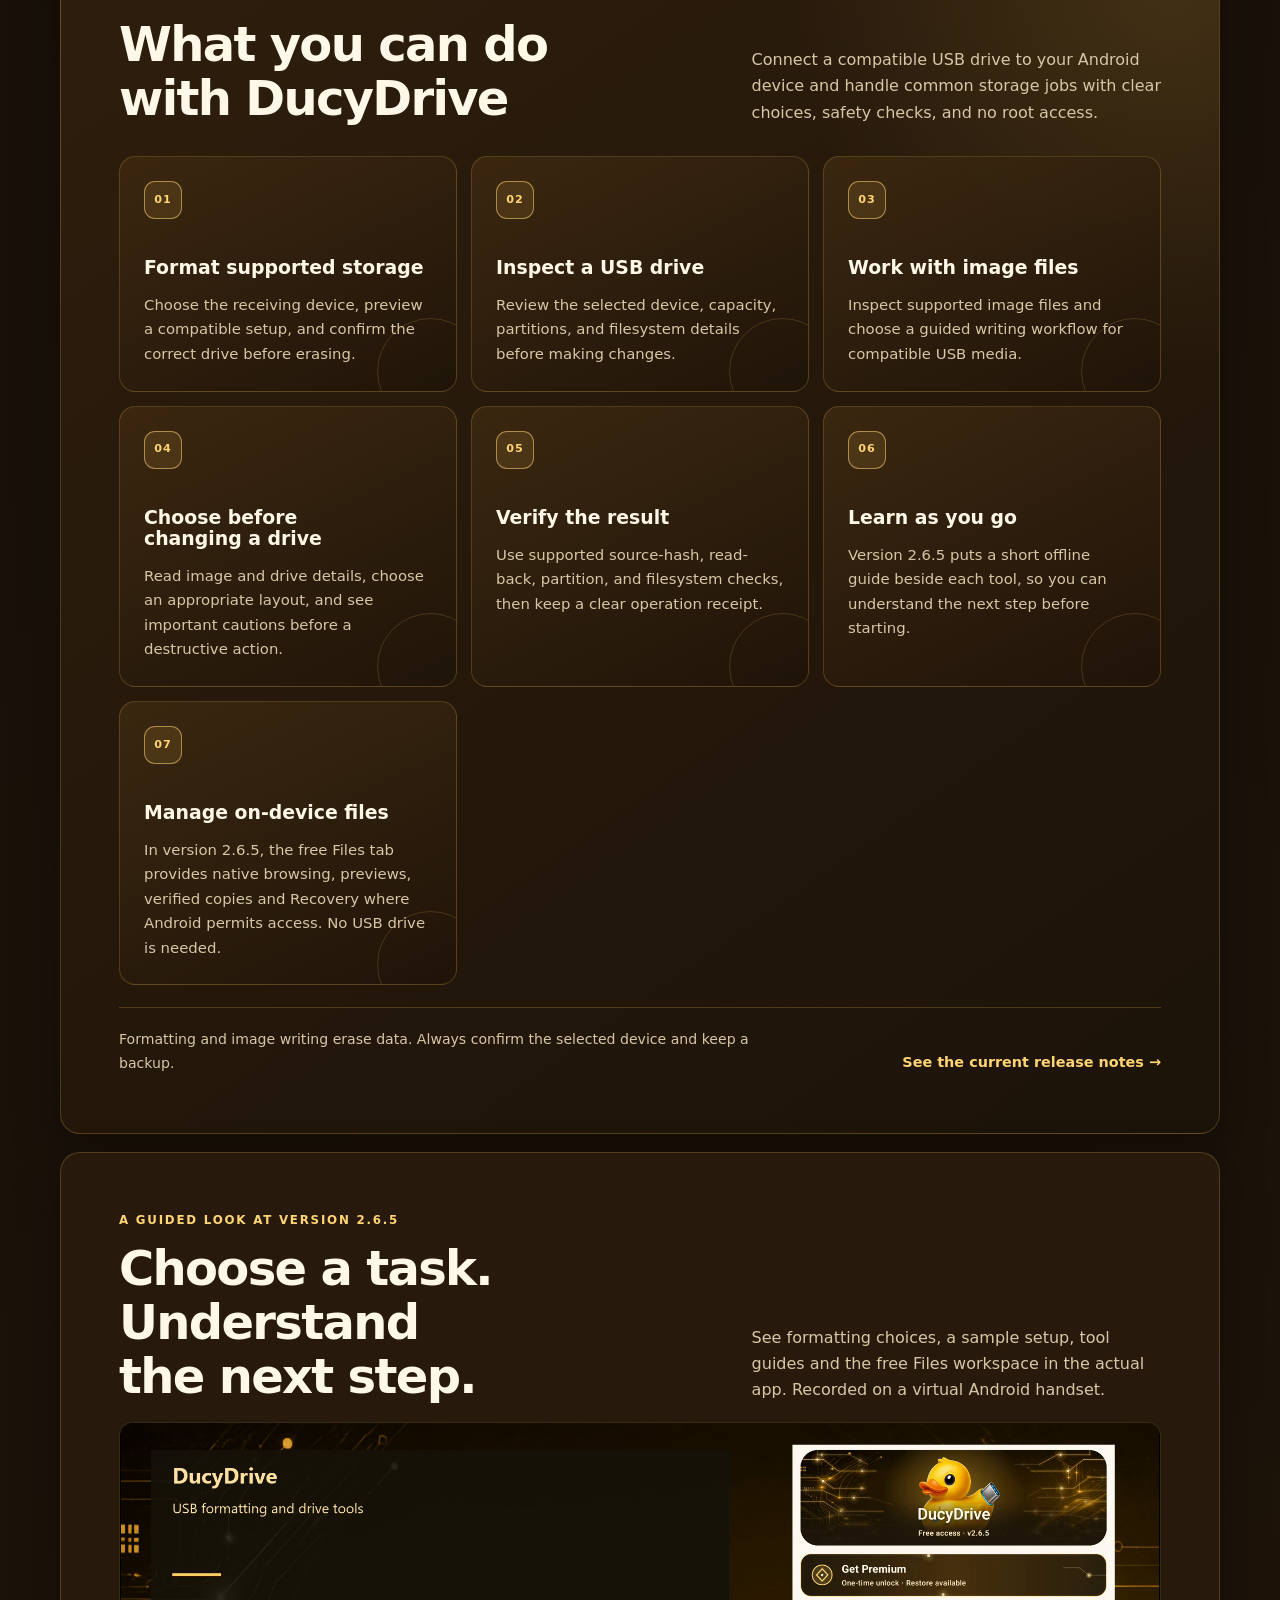
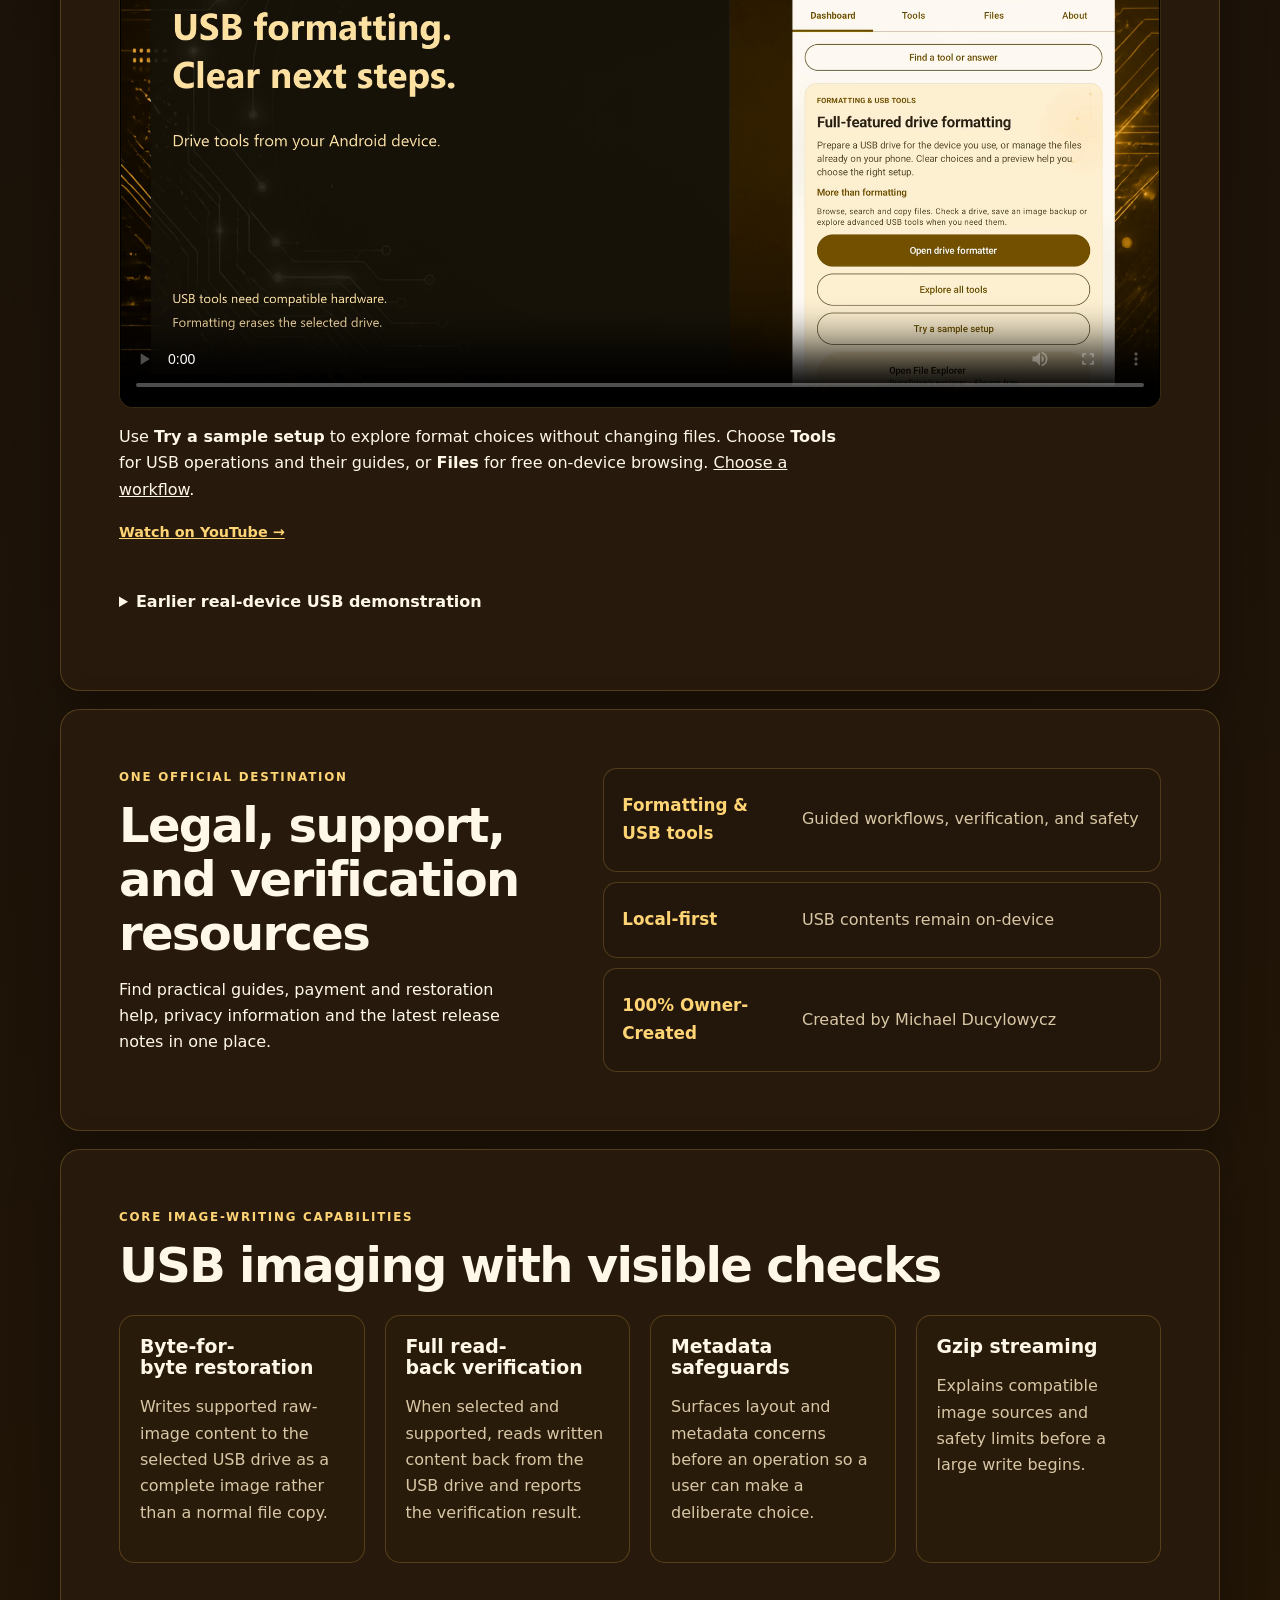
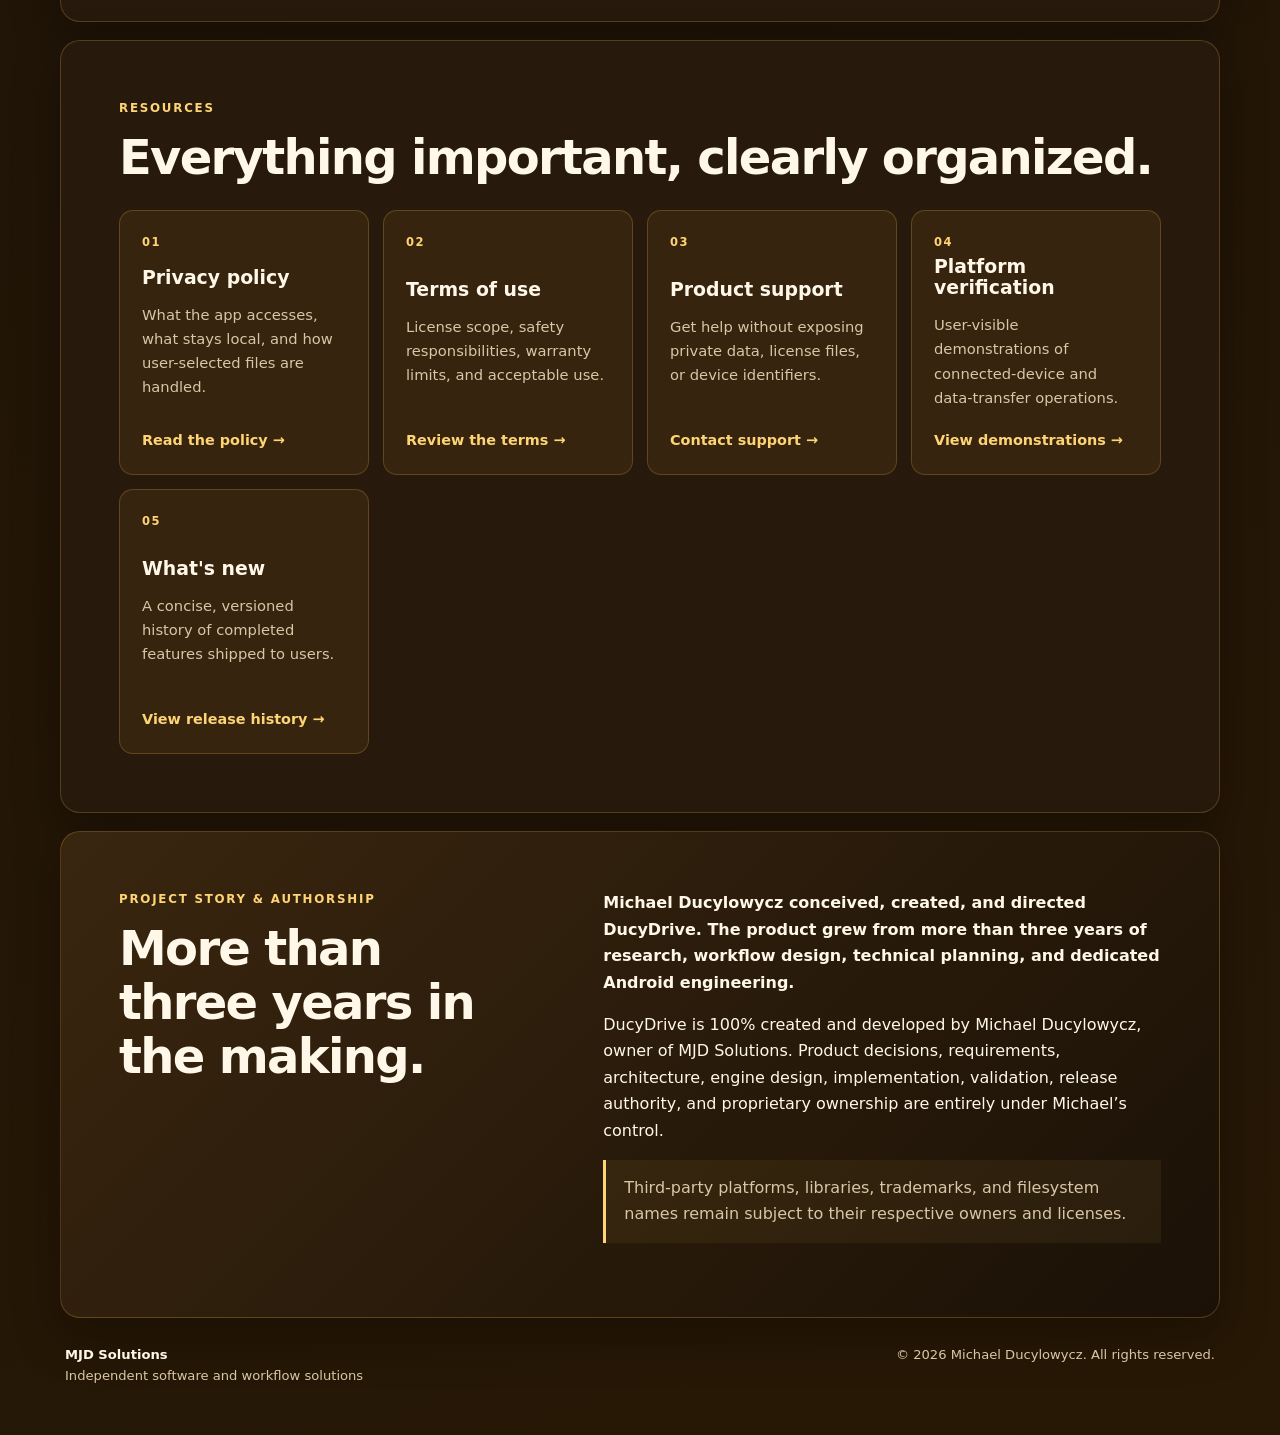
==== commit 3cf9b937: "Link verified DucyDrive 2.6.5 YouTube walkthrough Add one discreet Watch on YouTube link to the publ" ====
--- a/index.html
+++ b/index.html
@@ -148,6 +148,7 @@
           Your browser does not support embedded video. <a href="assets/DucyDrive-2.6.5-website.mp4">Download the preview</a>.
         </video>
         <p>Use <strong>Try a sample setup</strong> to explore format choices without changing files. Choose <strong>Tools</strong> for USB operations and their guides, or <strong>Files</strong> for free on-device browsing. <a href="guides.html">Choose a workflow</a>.</p>
+        <p><a class="text-link" href="https://www.youtube.com/watch?v=0Upu1O_dHvs">Watch on YouTube →</a></p>
         <details class="animation-preview"><summary>Earlier real-device USB demonstration</summary>
           <p>Historical version 2.0.1 recording showing a connected USB drive. It shows the earlier interface.</p>
           <video controls playsinline preload="none" poster="social/duchydrive-v201-poster.jpg"><source src="social/duchydrive-tiktok-real-device-v201.mp4" type="video/mp4">Your browser does not support embedded video.</video>
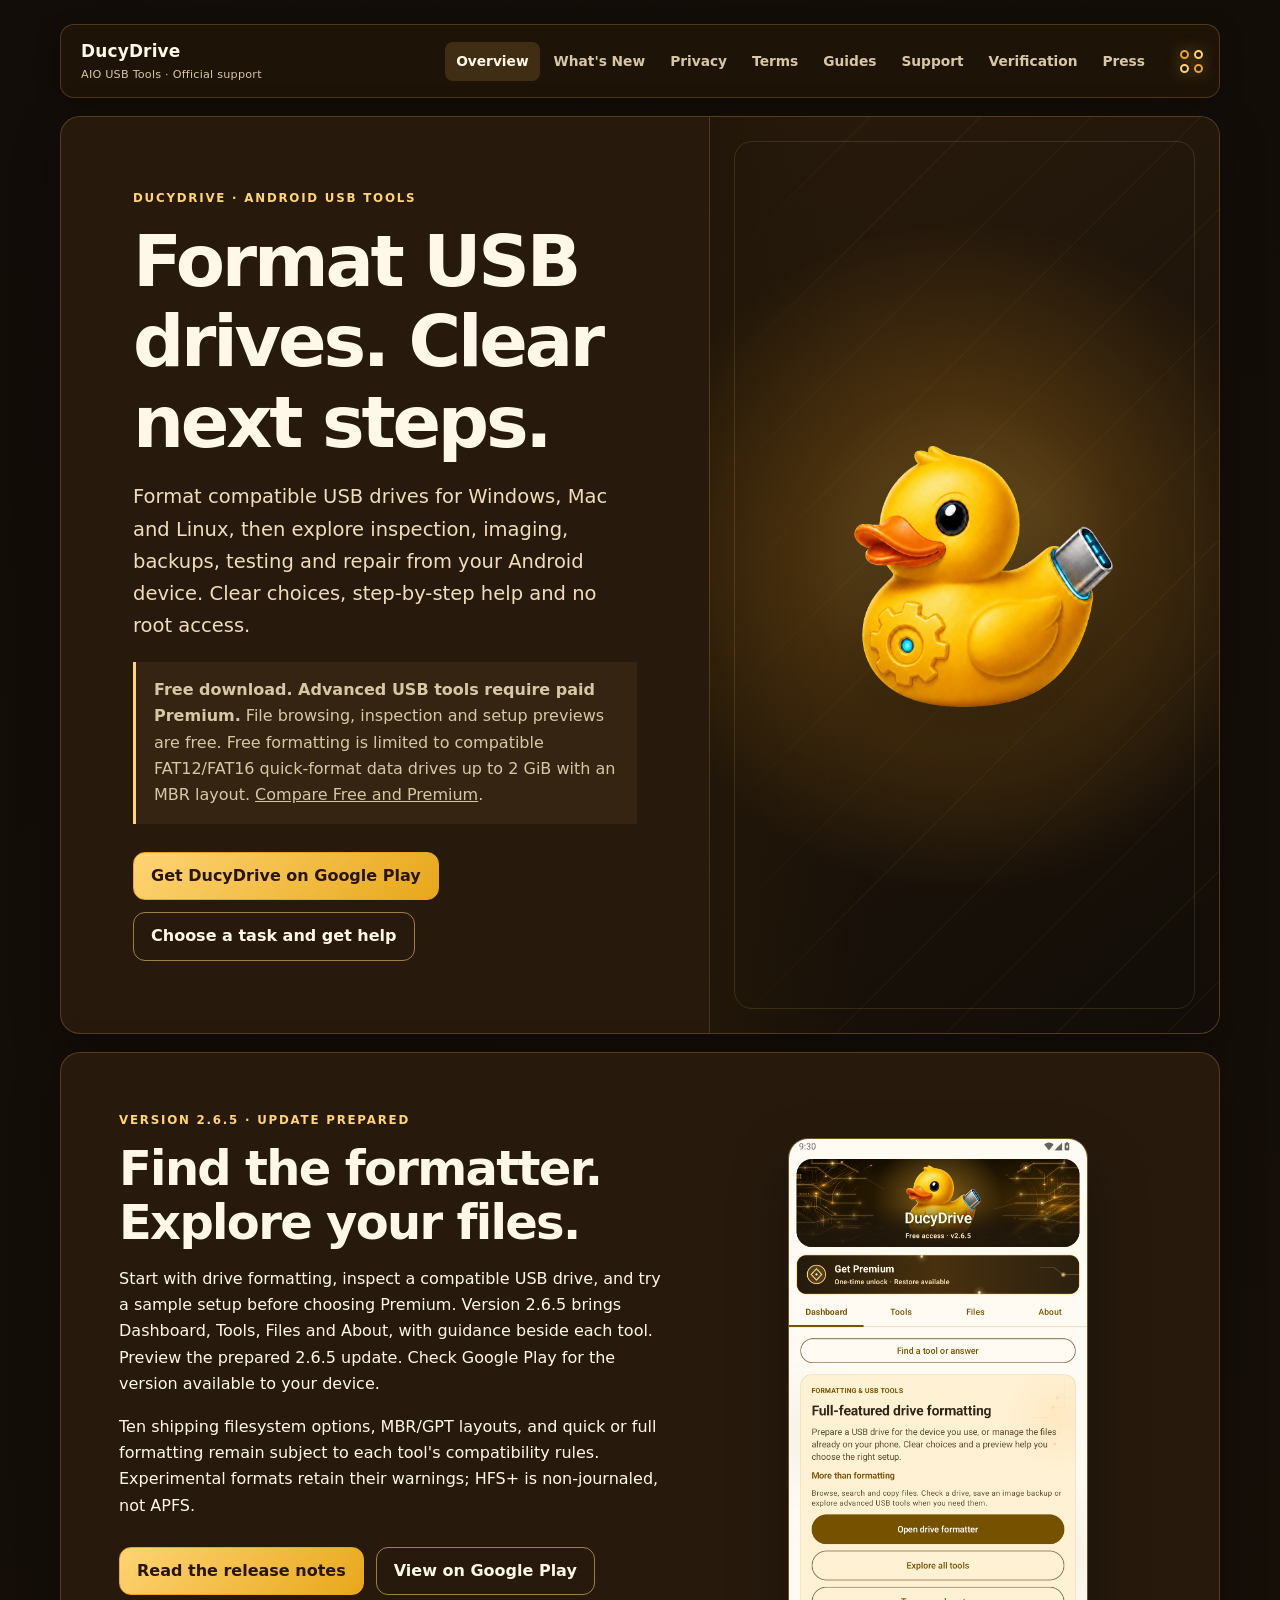
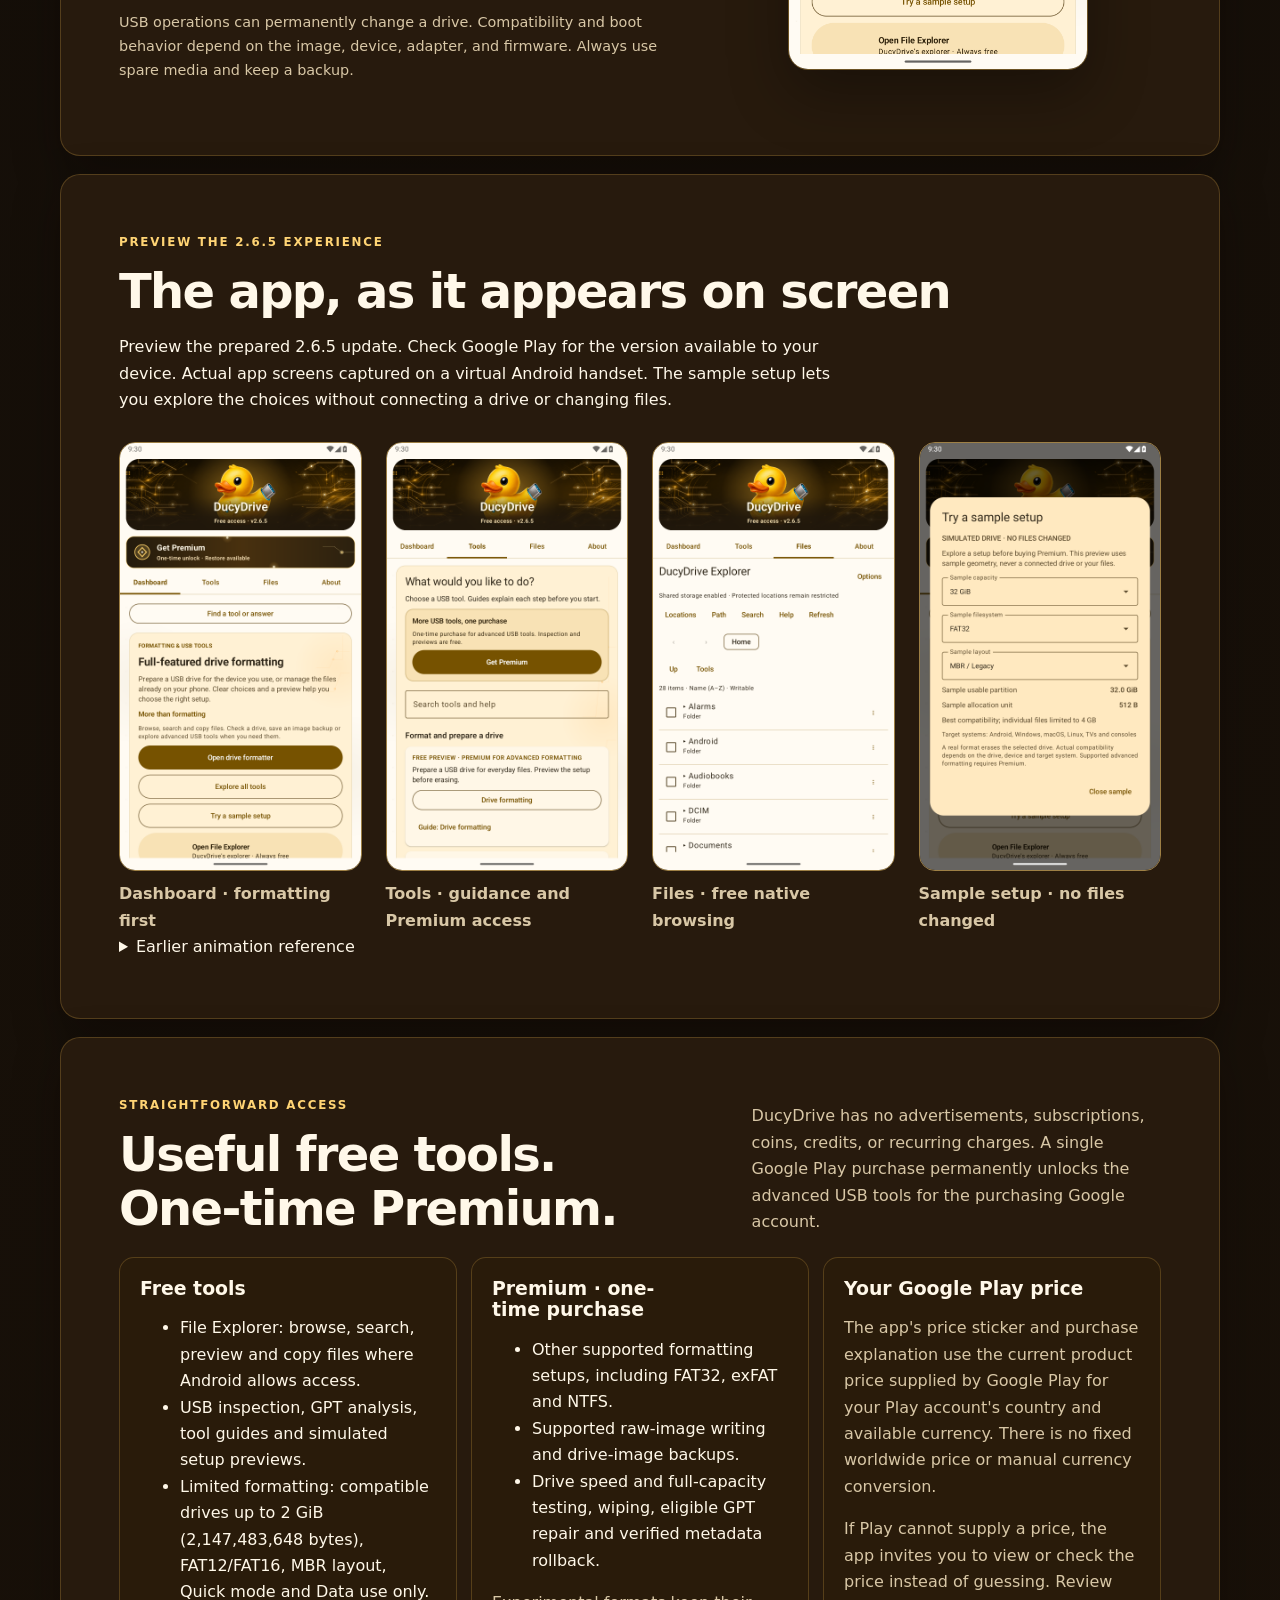
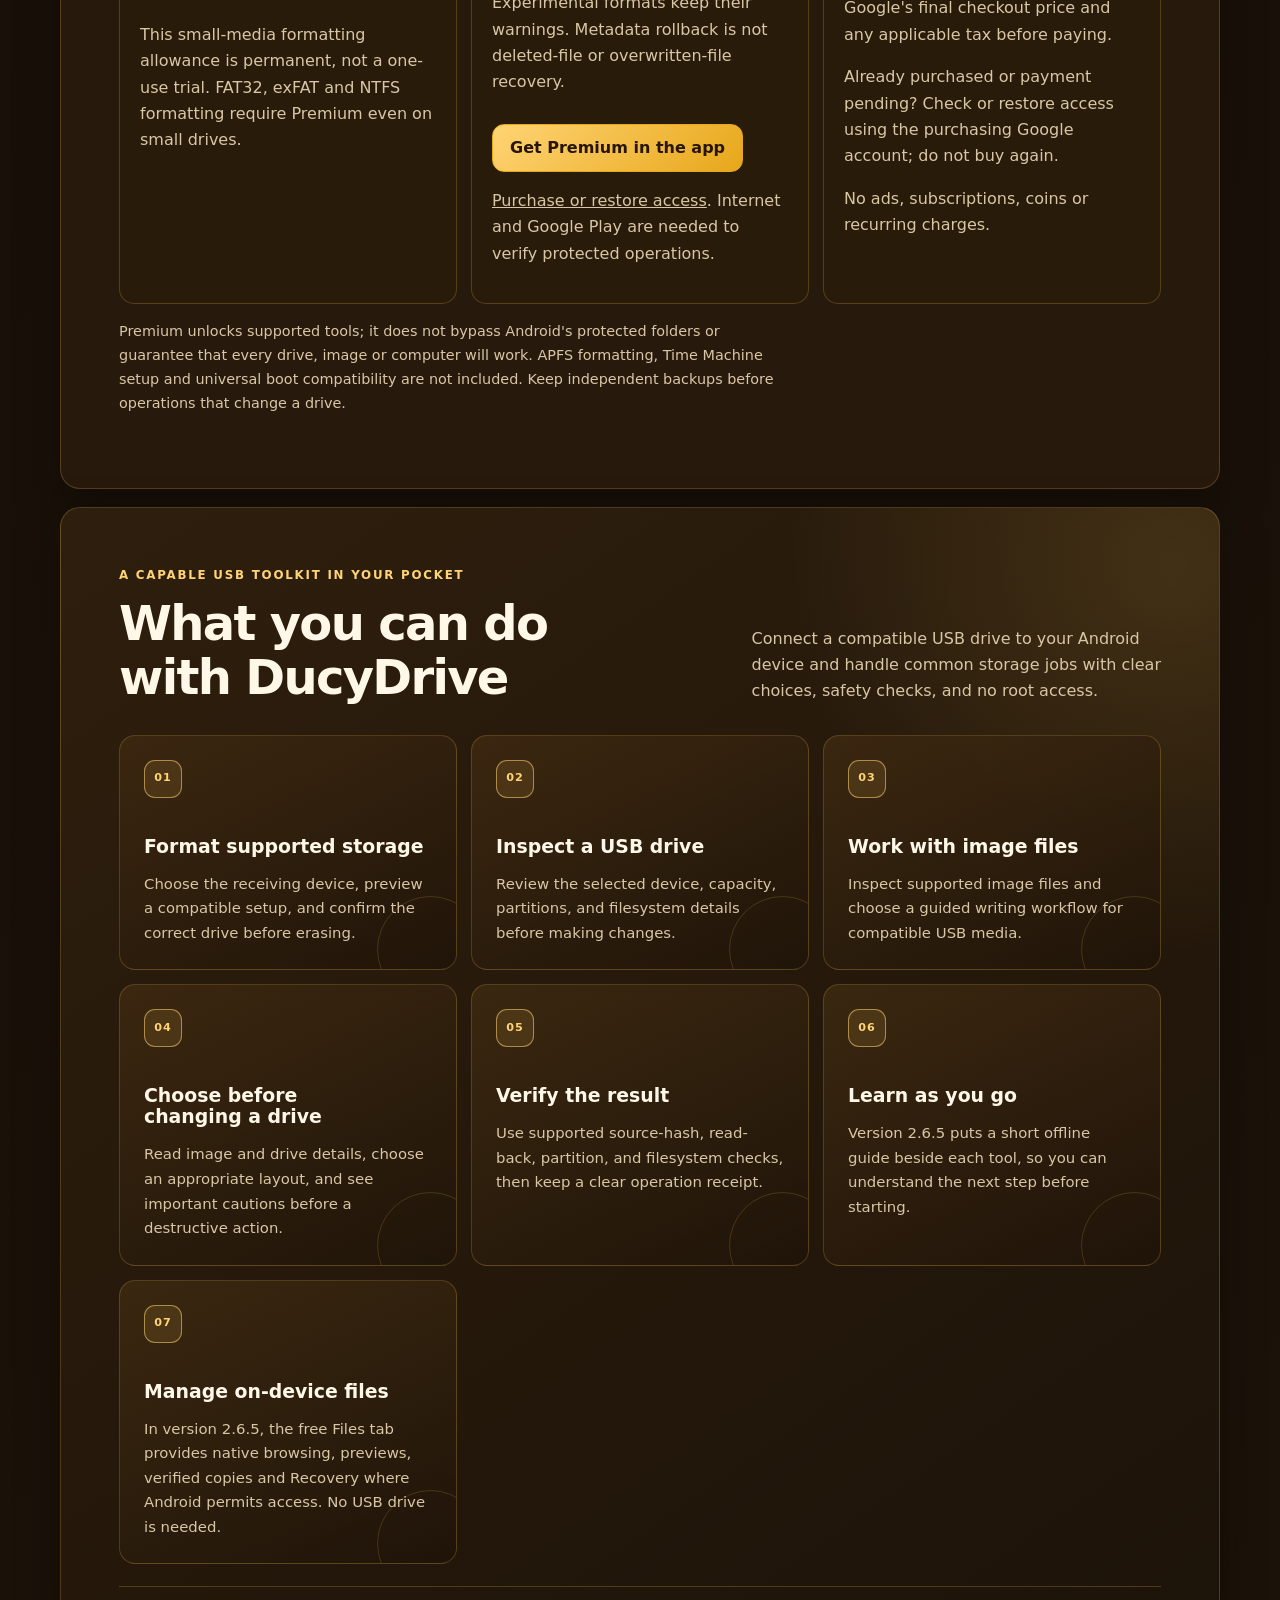
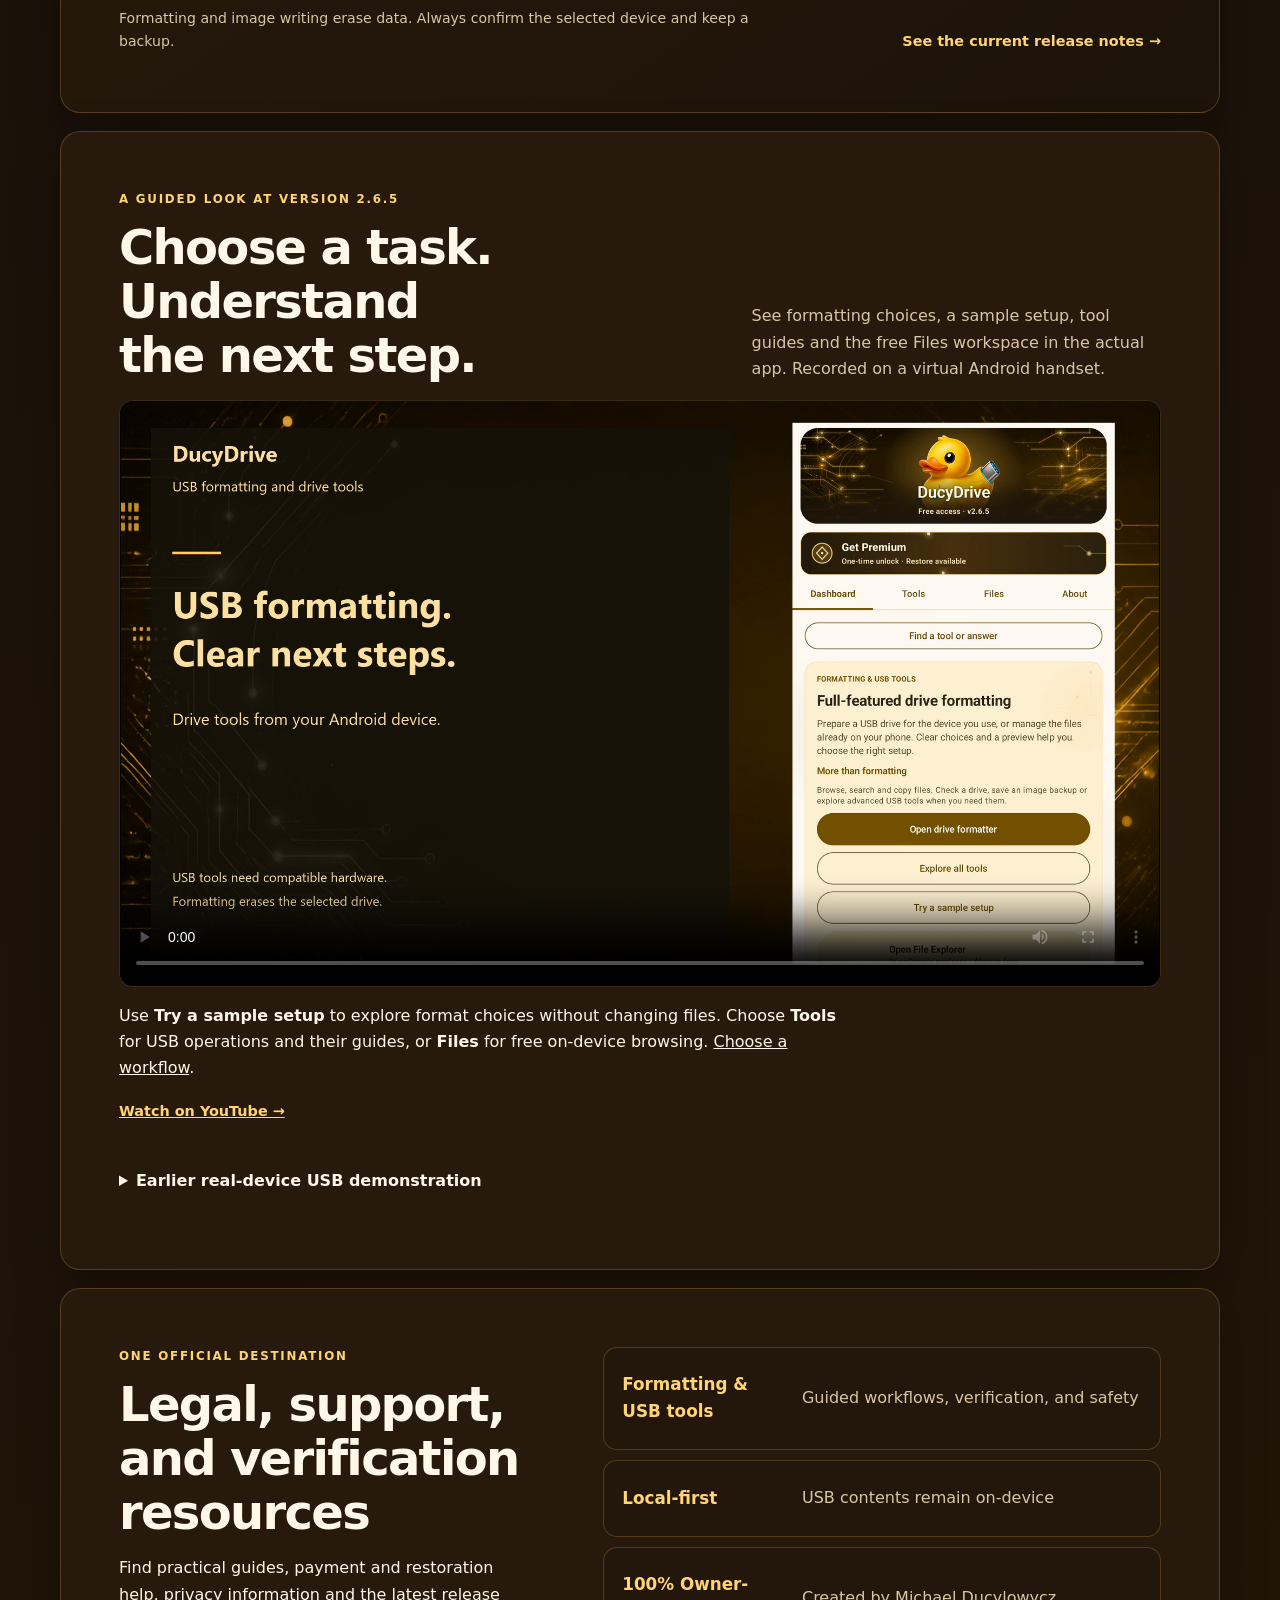
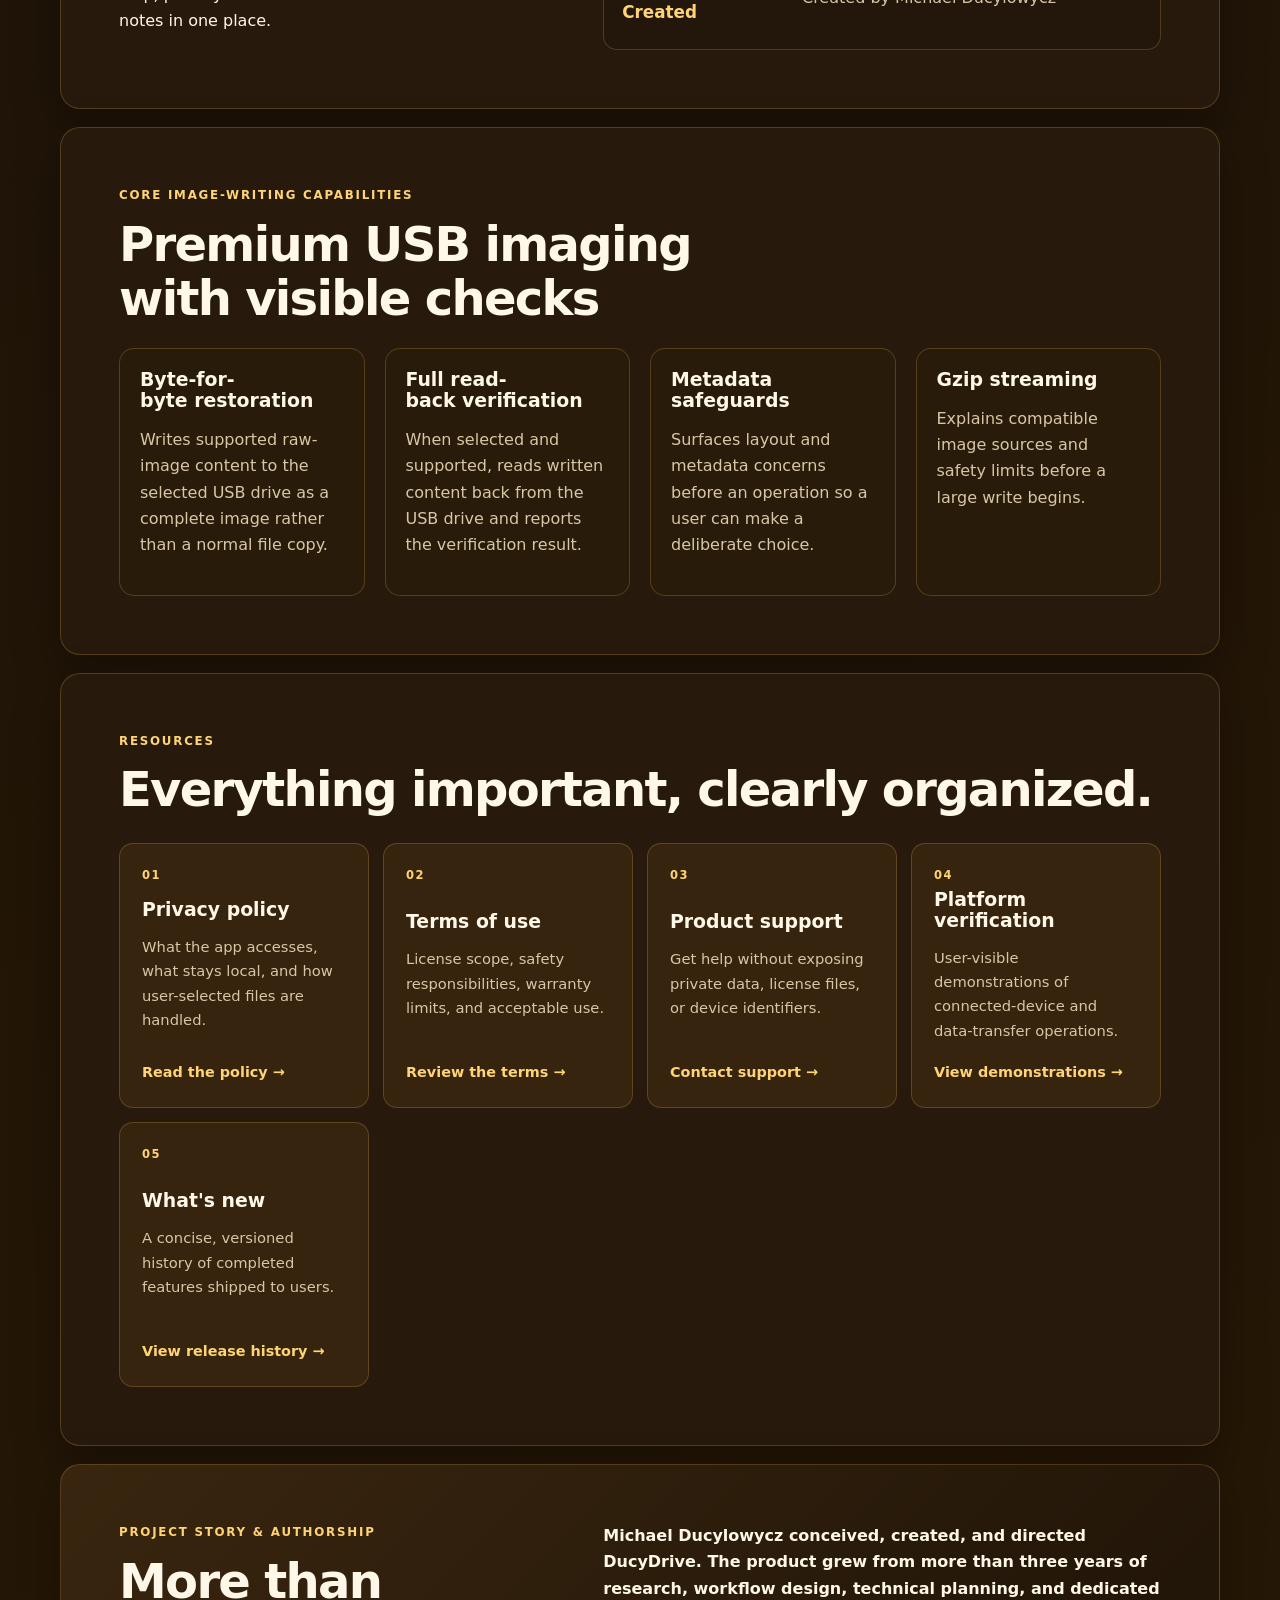
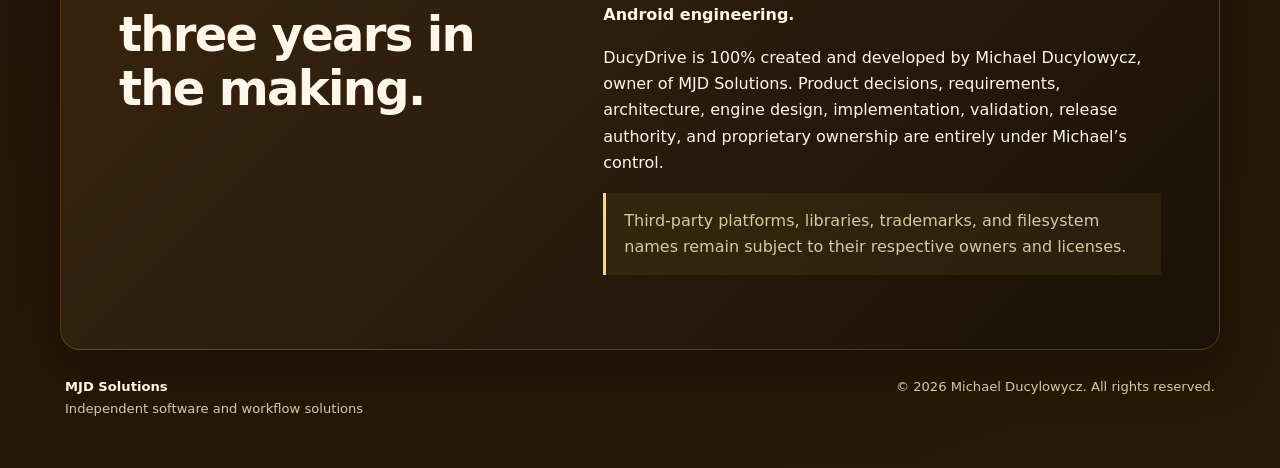
==== commit f97bbb6e: "Clarify free and Premium tools and regional Play pricing" ====
--- a/index.html
+++ b/index.html
@@ -4,7 +4,7 @@
   <meta charset="utf-8">
   <meta name="viewport" content="width=device-width, initial-scale=1">
   <meta name="theme-color" content="#211608">
-  <meta name="description" content="DucyDrive AIO USB Tools by MJD Solutions: guided USB formatting, inspection, image writing, verification and free on-device file browsing for compatible Android devices. No ads, subscriptions, coins, or tokens.">
+  <meta name="description" content="Android USB formatting tools with free file browsing, inspection and limited legacy formatting. Advanced formatting and drive tools require one-time Premium. No subscription.">
   <title>DucyDrive AIO USB Tools — Official Support</title>
   <link rel="stylesheet" href="styles.css?v=20261009-gold3">
 </head>
@@ -37,6 +37,7 @@
             inspection, imaging, backups, testing and repair from your Android device.
             Clear choices, step-by-step help and no root access.
           </p>
+          <p class="notice"><strong>Free download. Advanced USB tools require paid Premium.</strong> File browsing, inspection and setup previews are free. Free formatting is limited to compatible FAT12/FAT16 quick-format data drives up to 2 GiB with an MBR layout. <a href="#purchase">Compare Free and Premium</a>.</p>
           <div class="actions">
             <a class="button primary" href="https://play.google.com/store/apps/details?id=com.michaelducylowycz.duchydriveaiousbtools&amp;referrer=utm_source%3Dducydrive_support%26utm_medium%3Downed%26utm_campaign%3Dwebsite_index">Get DucyDrive on Google Play</a>
             <a class="button" href="guides.html">Choose a task and get help</a>
@@ -67,7 +68,7 @@
         <details><summary>Earlier animation reference</summary><p>Historical 2.4.2 emulator recording; it does not show the 2.6.5 interface.</p><video controls playsinline preload="none" poster="assets/screenshots-2.5.3-preview/01-dashboard.png"><source src="assets/screenshots-2.4.2/native-animation-preview.mp4" type="video/mp4">Your browser does not support this preview.</video></details>
       </section>
 
-      <section class="section purchase-overview" aria-labelledby="purchase-title">
+      <section class="section purchase-overview" id="purchase" aria-labelledby="purchase-title">
         <div class="section-heading-row">
           <div>
             <p class="eyebrow">Straightforward access</p>
@@ -76,10 +77,11 @@
           <p class="section-intro">DucyDrive has no advertisements, subscriptions, coins, credits, or recurring charges. A single Google Play purchase permanently unlocks the advanced USB tools for the purchasing Google account.</p>
         </div>
         <div class="summary-grid purchase-grid">
-          <article><h3>Free to download</h3><p>Explore the workspace, read tool guidance, inspect connected storage and image details, and preview supported operations. The File Explorer is free, with no DucyDrive account, ads or Premium gate. Compatible FAT12/FAT16 quick formatting of media up to 2 GiB is permanently free; this is not a one-use Smart Format trial.</p></article>
-          <article><h3>One-time Premium unlock</h3><p>Unlock modern formatting, image writing, backup, recovery, testing, and other advanced USB tools through Google Play. Use the purchasing Google account to restore access. Internet and Google Play are needed to verify protected operations.</p><p><a href="support.html#payments">How to purchase, restore, or get payment help</a></p></article>
-          <article><h3>No surprise mechanics</h3><p>No ads. No coins. No subscriptions. No token packs. Destructive actions still require clear confirmation and should be used with a backup.</p></article>
-        </div>
+          <article><h3>Free tools</h3><ul><li>File Explorer: browse, search, preview and copy files where Android allows access.</li><li>USB inspection, GPT analysis, tool guides and simulated setup previews.</li><li>Limited formatting: compatible drives up to 2 GiB (2,147,483,648 bytes), FAT12/FAT16, MBR layout, Quick mode and Data use only.</li></ul><p>This small-media formatting allowance is permanent, not a one-use trial. FAT32, exFAT and NTFS formatting require Premium even on small drives.</p></article>
+          <article><h3>Premium · one-time purchase</h3><ul><li>Other supported formatting setups, including FAT32, exFAT and NTFS.</li><li>Supported raw-image writing and drive-image backups.</li><li>Drive speed and full-capacity testing, wiping, eligible GPT repair and verified metadata rollback.</li></ul><p>Experimental formats keep their warnings. Metadata rollback is not deleted-file or overwritten-file recovery.</p><div class="actions"><a class="button primary" href="https://play.google.com/store/apps/details?id=com.michaelducylowycz.duchydriveaiousbtools&amp;referrer=utm_source%3Dducydrive_support%26utm_medium%3Downed%26utm_campaign%3Dwebsite_premium">Get Premium in the app</a></div><p><a href="support.html#payments">Purchase or restore access</a>. Internet and Google Play are needed to verify protected operations.</p></article>
+          <article><h3>Your Google Play price</h3><p>The app's price sticker and purchase explanation use the current product price supplied by Google Play for your Play account's country and available currency. There is no fixed worldwide price or manual currency conversion.</p><p>If Play cannot supply a price, the app invites you to view or check the price instead of guessing. Review Google's final checkout price and any applicable tax before paying.</p><p>Already purchased or payment pending? Check or restore access using the purchasing Google account; do not buy again.</p><p>No ads, subscriptions, coins or recurring charges.</p></article>
+        </div>
+        <p class="release-caveat">Premium unlocks supported tools; it does not bypass Android's protected folders or guarantee that every drive, image or computer will work. APFS formatting, Time Machine setup and universal boot compatibility are not included. Keep independent backups before operations that change a drive.</p>
       </section>
 
       <section class="section feature-overview" aria-labelledby="feature-overview-title">
@@ -172,7 +174,7 @@
 
       <section class="section" aria-labelledby="v2-features-title">
         <p class="eyebrow">Core image-writing capabilities</p>
-        <h2 id="v2-features-title">USB imaging with visible checks</h2>
+        <h2 id="v2-features-title">Premium USB imaging with visible checks</h2>
         <div class="summary-grid" style="grid-template-columns: repeat(auto-fit, minmax(240px, 1fr)); gap: 1.25rem;">
           <article>
             <h3>Byte-for-byte restoration</h3>
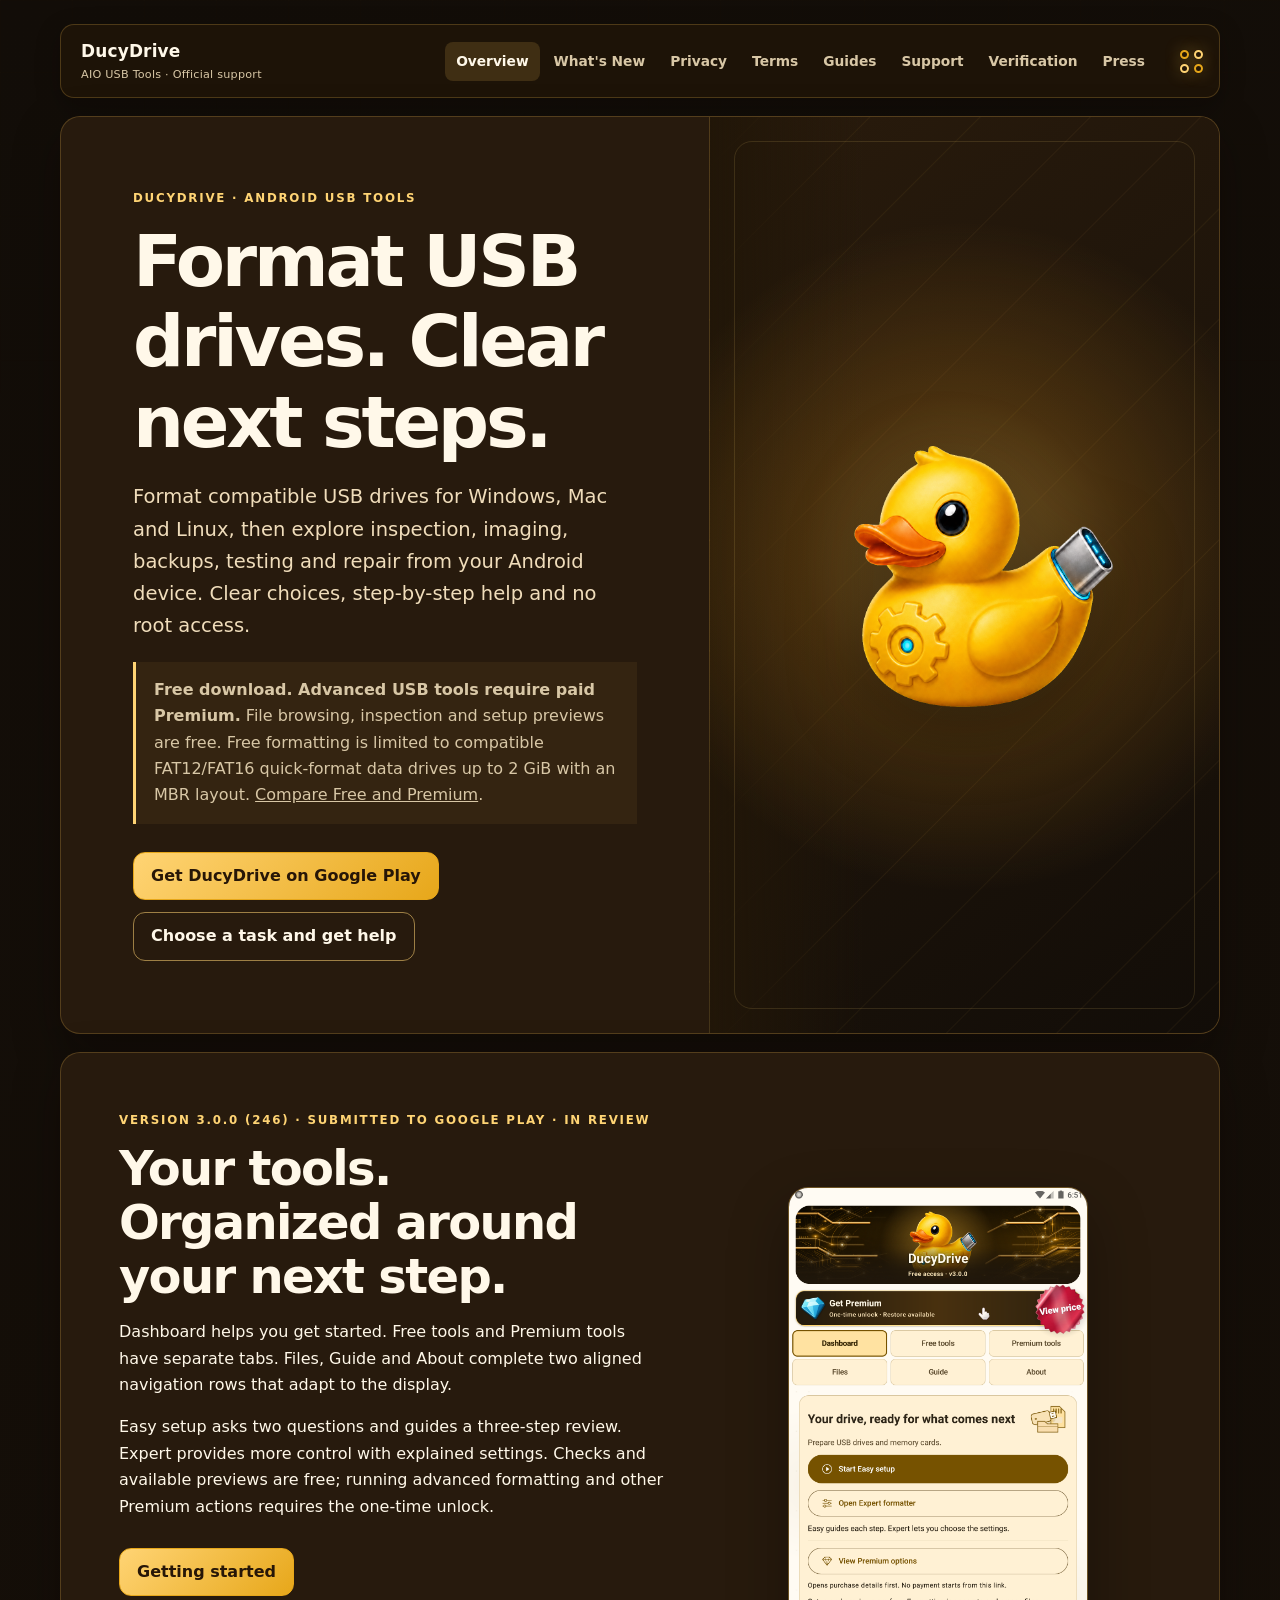
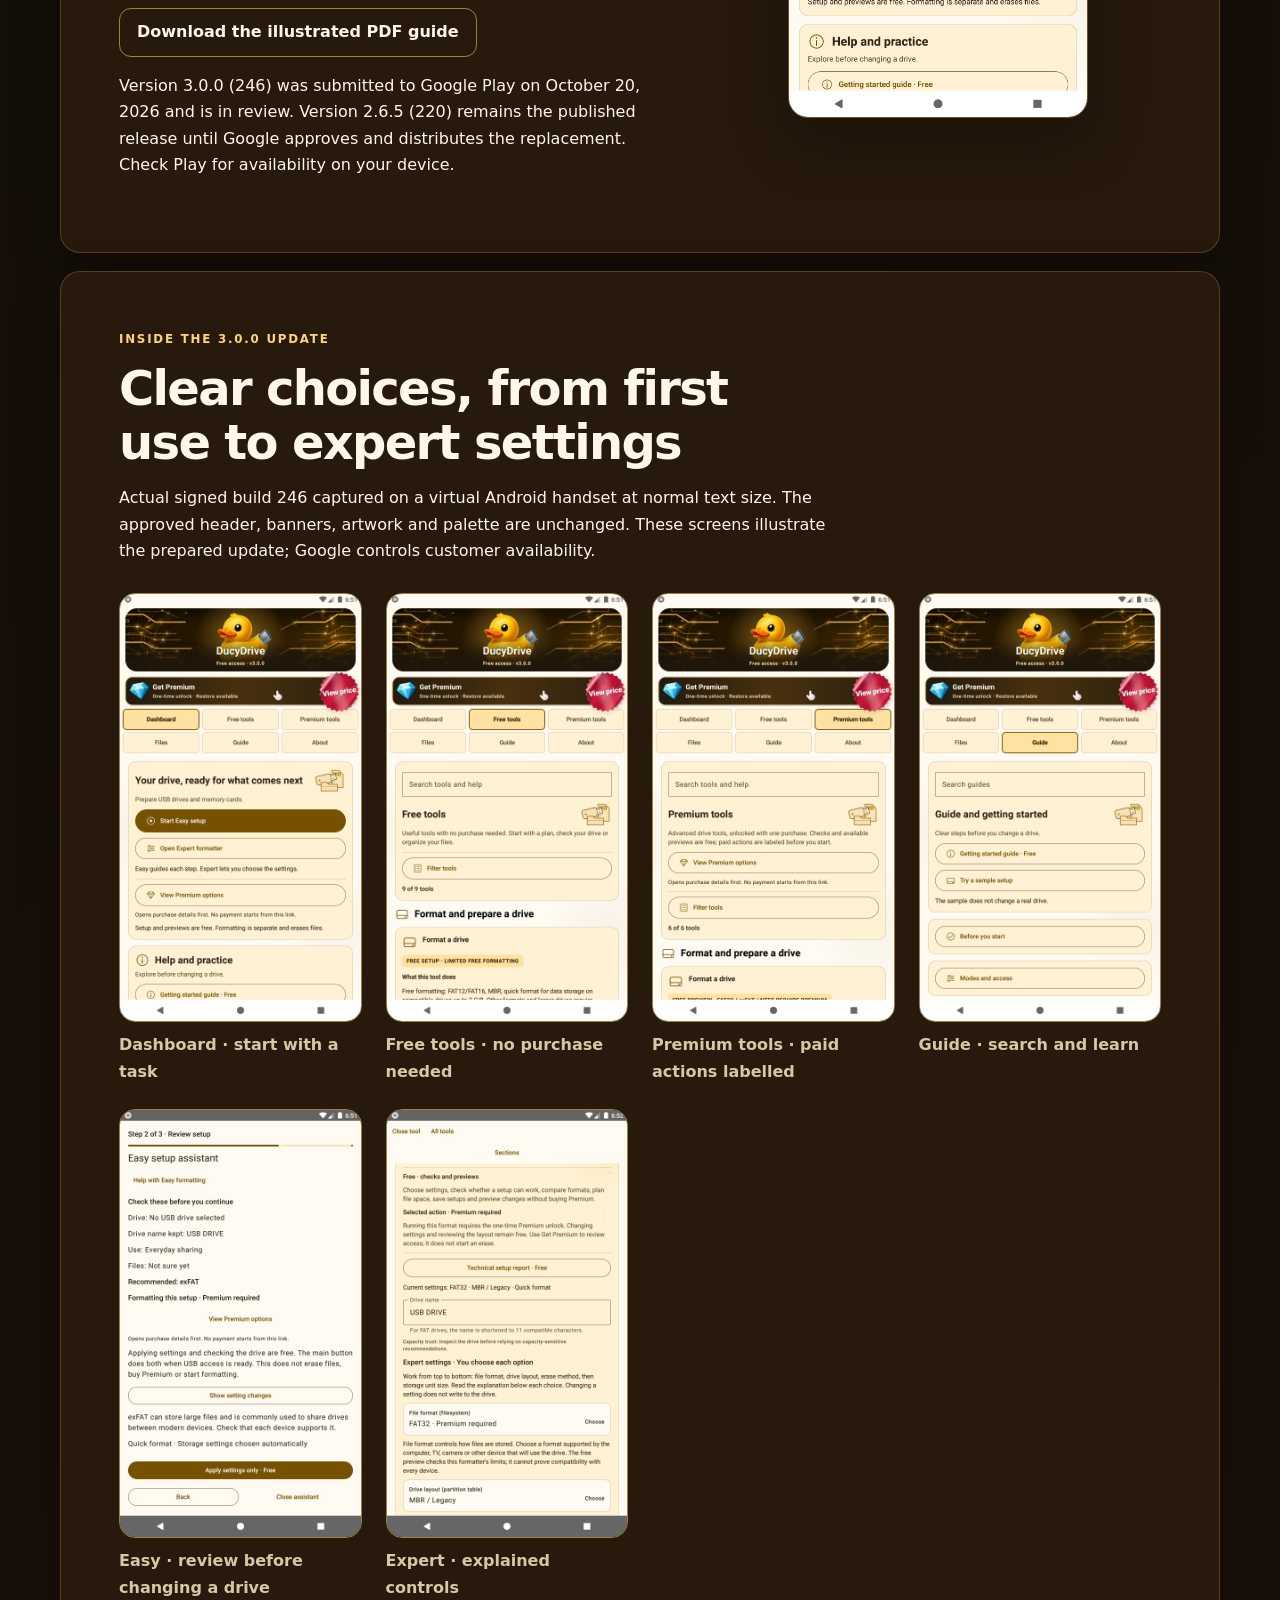
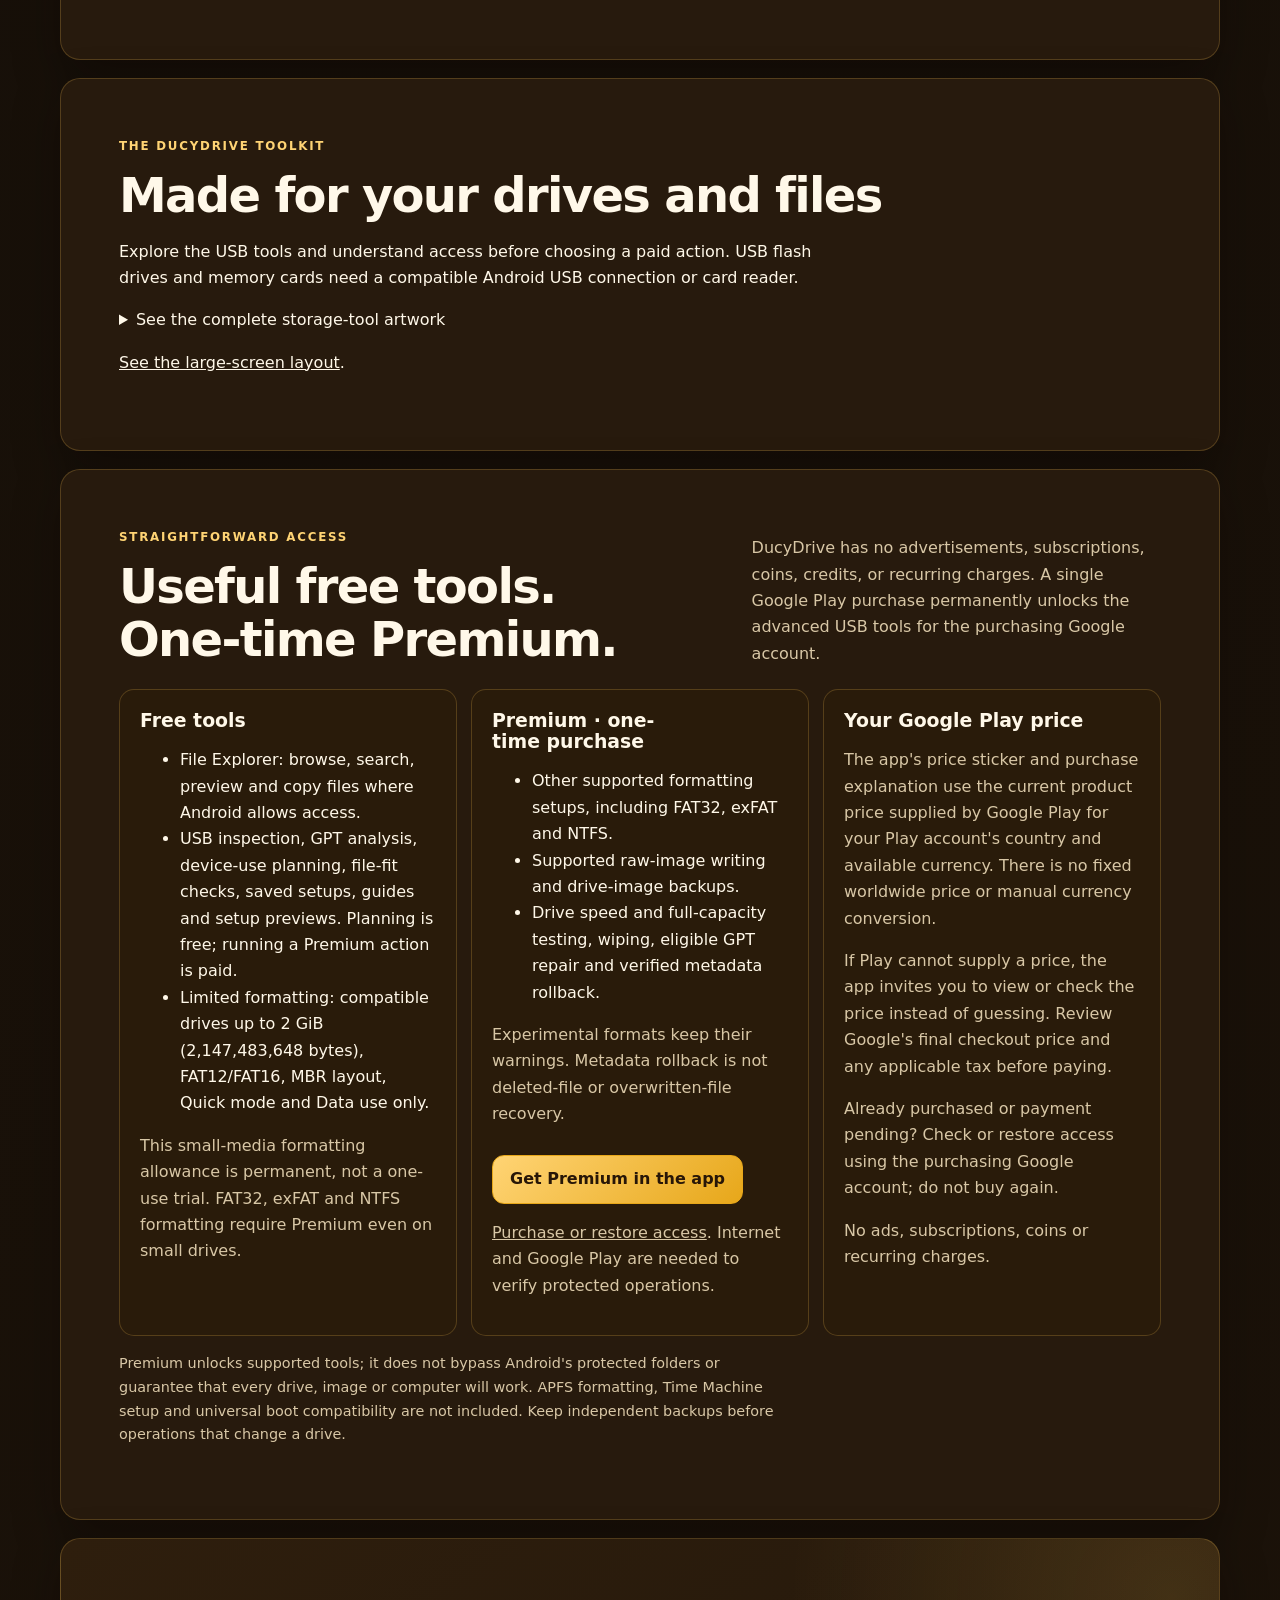
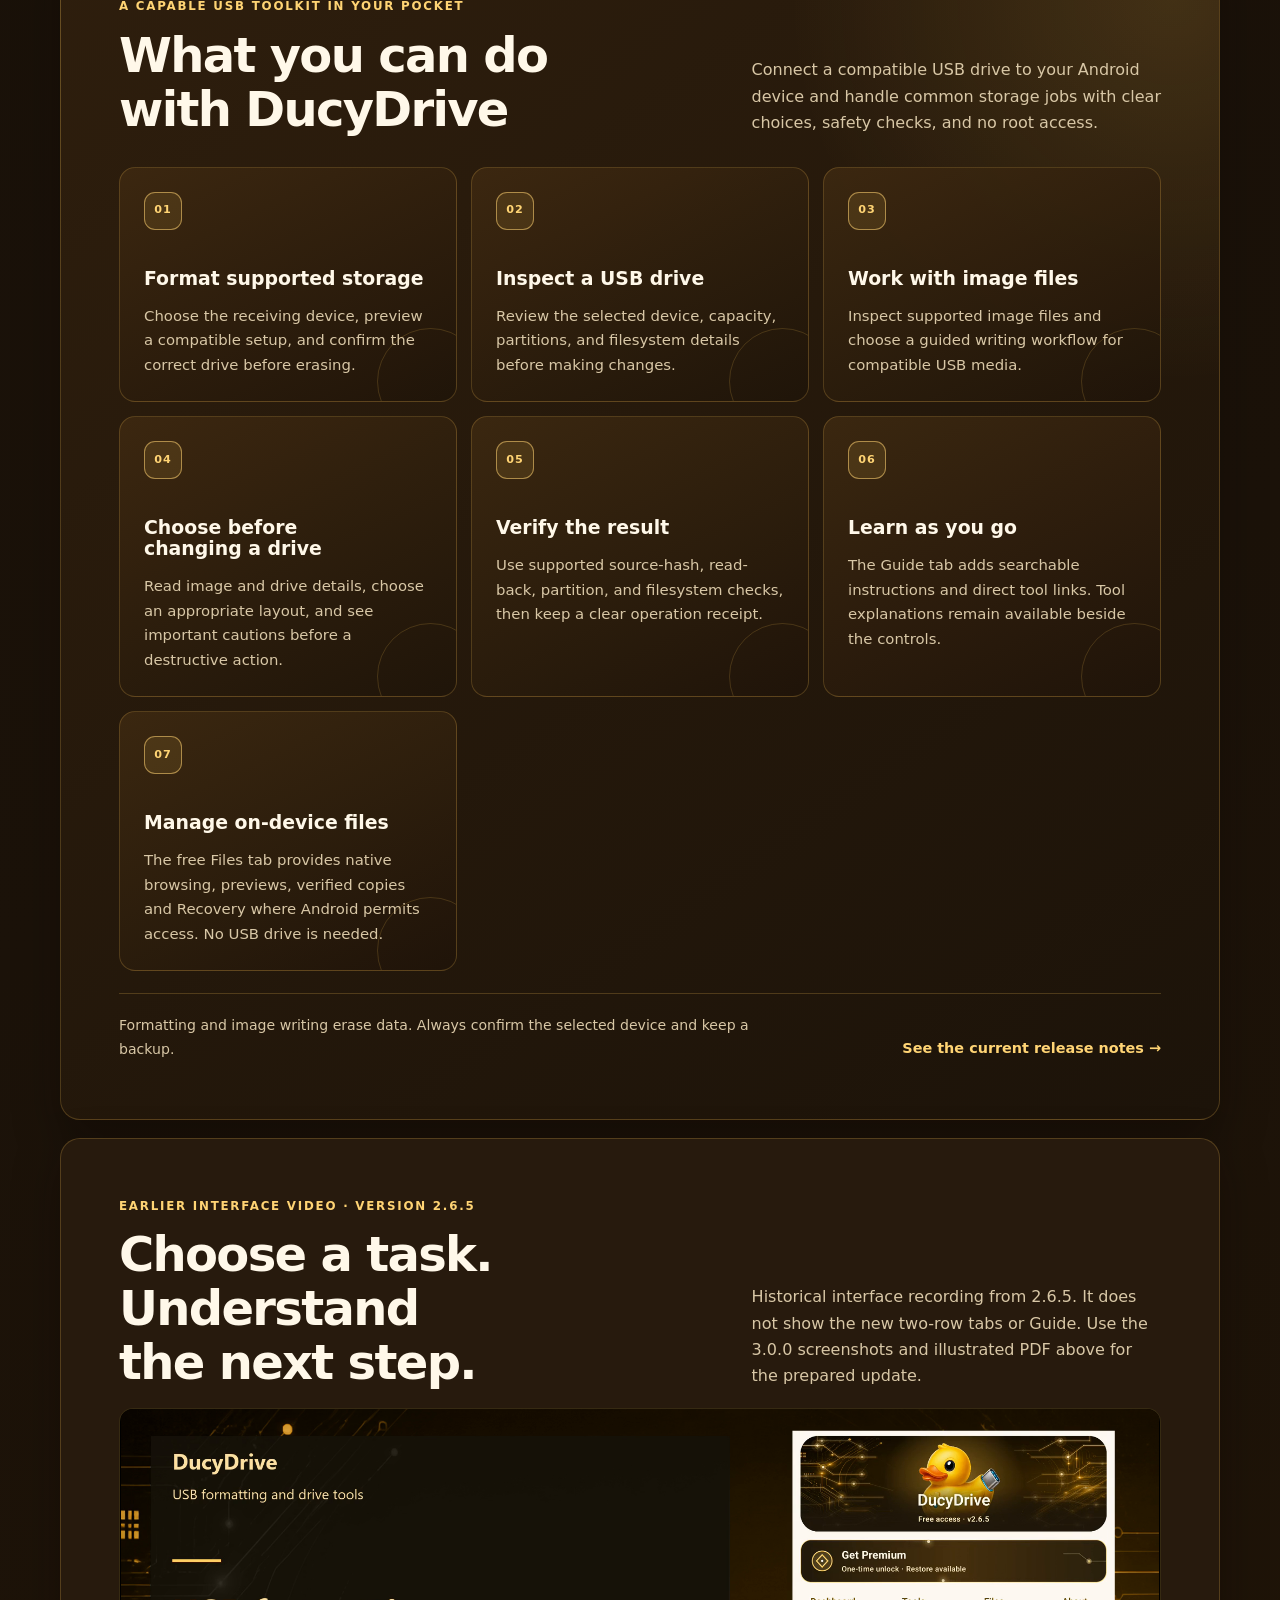
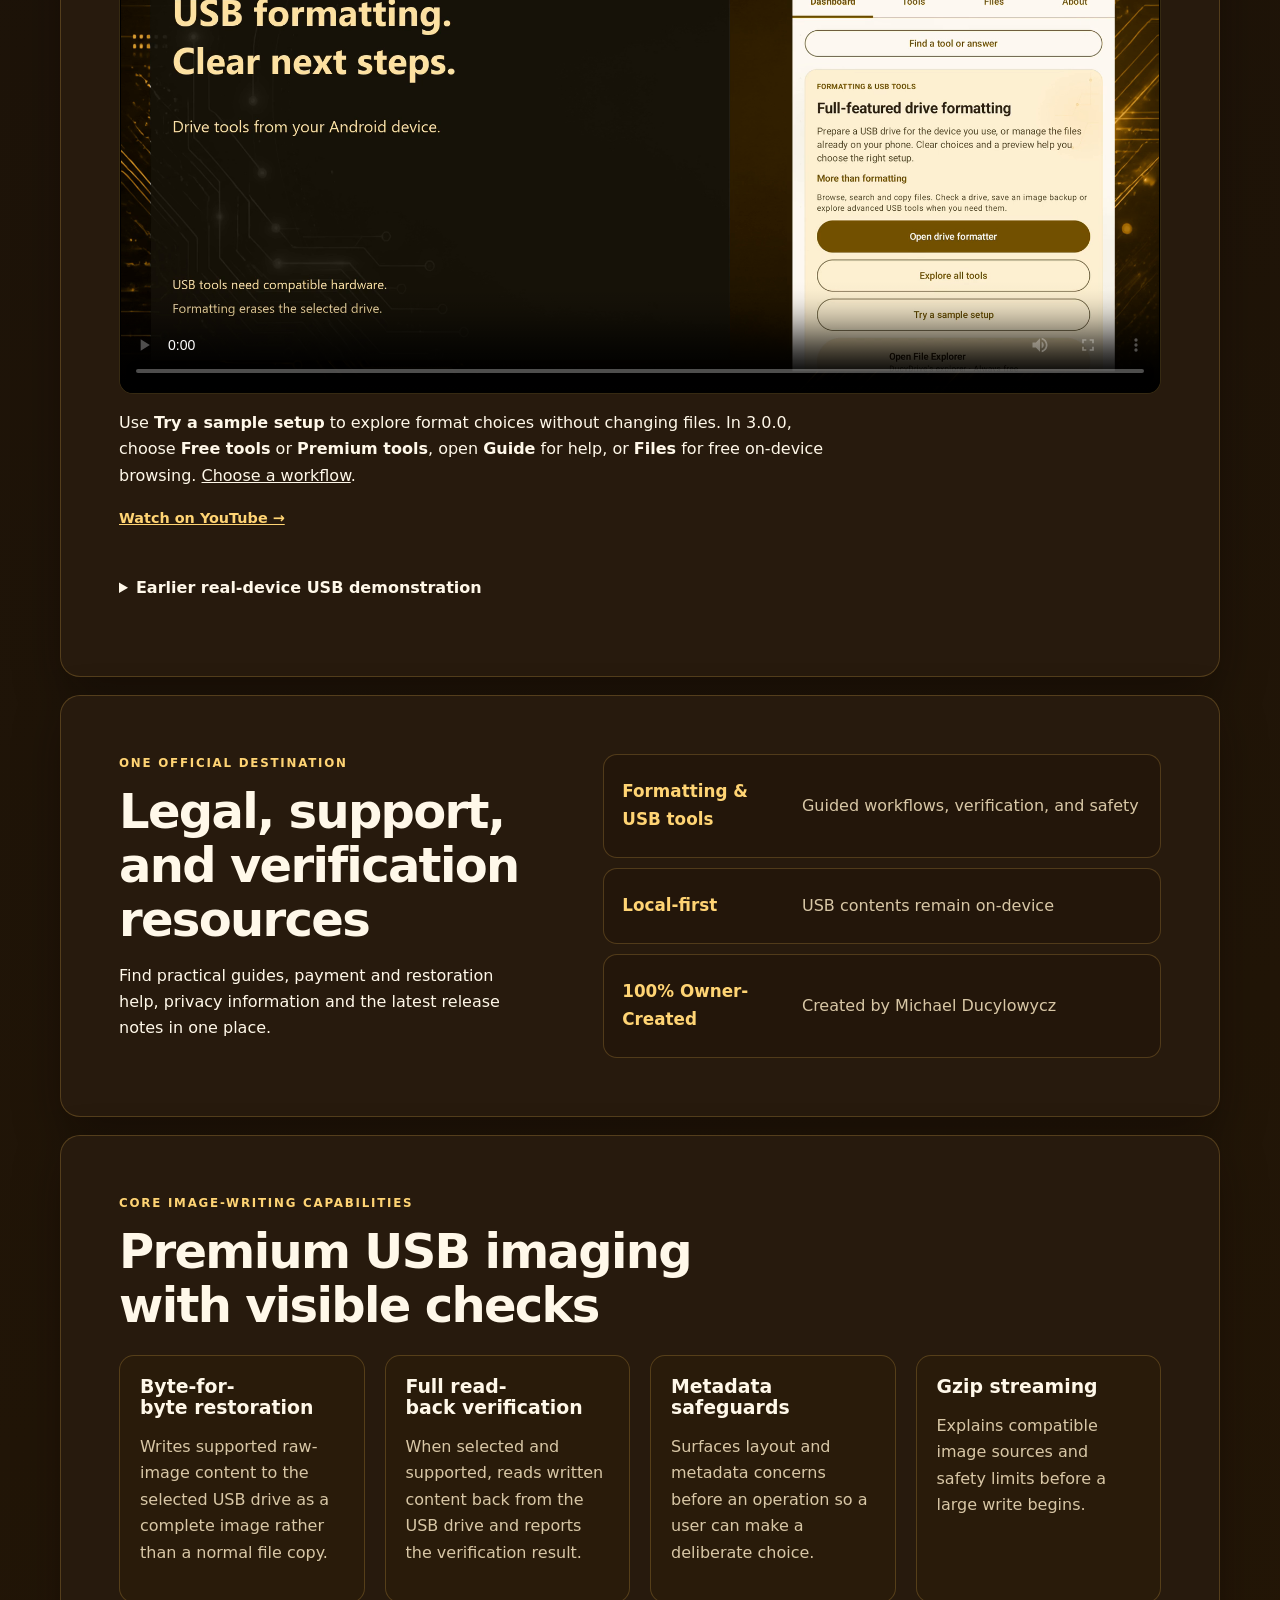
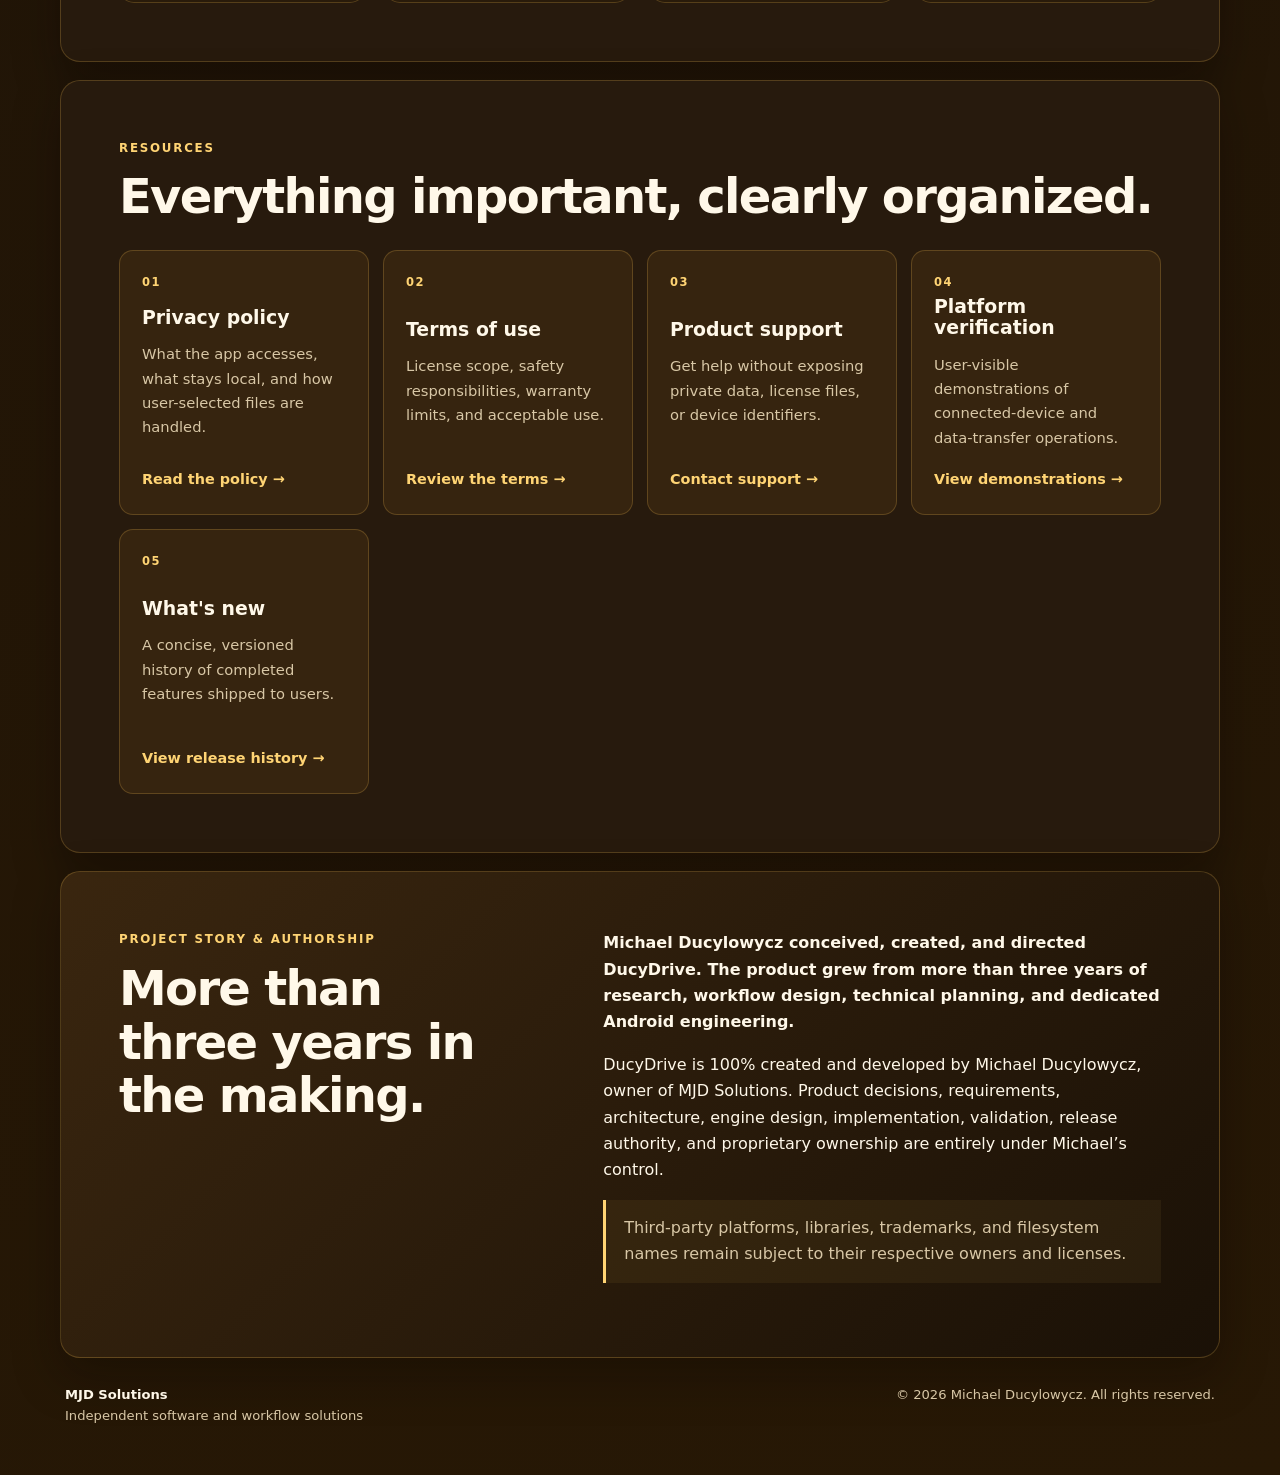
==== commit 8b8c5cd0: "Publish 3.0.0 guides, current artwork and clear Free/Premium access" ====
--- a/index.html
+++ b/index.html
@@ -1,265 +1,253 @@
-<!doctype html>
-<html lang="en">
-<head>
-  <meta charset="utf-8">
-  <meta name="viewport" content="width=device-width, initial-scale=1">
-  <meta name="theme-color" content="#211608">
-  <meta name="description" content="Android USB formatting tools with free file browsing, inspection and limited legacy formatting. Advanced formatting and drive tools require one-time Premium. No subscription.">
-  <title>DucyDrive AIO USB Tools — Official Support</title>
-  <link rel="stylesheet" href="styles.css?v=20261009-gold3">
-</head>
-<body>
-  <a class="skip-link" href="#main">Skip to content</a>
-  <div class="site-shell">
-    <header class="site-header">
-      <a class="wordmark" href="index.html" aria-label="DucyDrive home">
-        <span><strong>DucyDrive</strong><small>AIO USB Tools · Official support</small></span>
-      </a>
-      <nav aria-label="Primary navigation">
-        <a aria-current="page" href="index.html">Overview</a>
-        <a href="changelog.html">What's New</a>
-        <a href="privacy.html">Privacy</a>
-        <a href="terms.html">Terms</a>
-        <a href="guides.html">Guides</a><a href="support.html">Support</a>
-        <a href="foreground-service-verification.html">Verification</a>
-        <a href="press.html">Press</a>
-      </nav>
-      <span class="header-accent" aria-hidden="true"><i></i><i></i><i></i><i></i></span>
-    </header>
-
-    <main id="main">
-      <section class="hero">
-        <div class="hero-copy">
-          <p class="eyebrow">DucyDrive · Android USB tools</p>
-          <h1>Format USB drives. Clear next steps.</h1>
-          <p class="lede">
-            Format compatible USB drives for Windows, Mac and Linux, then explore
-            inspection, imaging, backups, testing and repair from your Android device.
-            Clear choices, step-by-step help and no root access.
-          </p>
-          <p class="notice"><strong>Free download. Advanced USB tools require paid Premium.</strong> File browsing, inspection and setup previews are free. Free formatting is limited to compatible FAT12/FAT16 quick-format data drives up to 2 GiB with an MBR layout. <a href="#purchase">Compare Free and Premium</a>.</p>
-          <div class="actions">
-            <a class="button primary" href="https://play.google.com/store/apps/details?id=com.michaelducylowycz.duchydriveaiousbtools&amp;referrer=utm_source%3Dducydrive_support%26utm_medium%3Downed%26utm_campaign%3Dwebsite_index">Get DucyDrive on Google Play</a>
-            <a class="button" href="guides.html">Choose a task and get help</a>
-          </div>
-        </div>
-        <div class="hero-art" role="img" aria-label="Original DucyDrive duck with USB connector on a dark gold circuit background"></div>
-      </section>
-
-      <section class="section release-spotlight" aria-labelledby="release-spotlight-title">
-        <div>
-          <p class="eyebrow">Version 2.6.5 · update prepared</p>
-          <h2 id="release-spotlight-title">Find the formatter. Explore your files.</h2>
-          <p>Start with drive formatting, inspect a compatible USB drive, and try a sample setup before choosing Premium. Version 2.6.5 brings Dashboard, Tools, Files and About, with guidance beside each tool. Preview the prepared 2.6.5 update. Check Google Play for the version available to your device.</p>
-          <p>Ten shipping filesystem options, MBR/GPT layouts, and quick or full formatting remain subject to each tool's compatibility rules. Experimental formats retain their warnings; HFS+ is non-journaled, not APFS.</p>
-          <div class="actions">
-            <a class="button primary" href="changelog.html">Read the release notes</a>
-            <a class="button" href="https://play.google.com/store/apps/details?id=com.michaelducylowycz.duchydriveaiousbtools&amp;referrer=utm_source%3Dducydrive_support%26utm_medium%3Downed%26utm_campaign%3Dwebsite_index">View on Google Play</a>
-          </div>
-          <p class="release-caveat">USB operations can permanently change a drive. Compatibility and boot behavior depend on the image, device, adapter, and firmware. Always use spare media and keep a backup.</p>
-        </div>
-        <a class="release-screen" href="assets/ducydrive-2.6.5-dashboard.png"><img src="assets/ducydrive-2.6.5-dashboard.png" alt="Signed 2.6.5 Dashboard with the preserved duck header, drive formatter, sample setup and free File Explorer" width="1080" height="1920"></a>
-      </section>
-
-      <section class="section" id="screenshots" aria-labelledby="screenshots-title">
-        <p class="eyebrow">Preview the 2.6.5 experience</p><h2 id="screenshots-title">The app, as it appears on screen</h2>
-        <p>Preview the prepared 2.6.5 update. Check Google Play for the version available to your device. Actual app screens captured on a virtual Android handset. The sample setup lets you explore the choices without connecting a drive or changing files.</p>
-        <div class="screenshot-grid"><figure><a href="assets/ducydrive-2.6.5-dashboard.png"><img src="assets/ducydrive-2.6.5-dashboard.png" alt="Dashboard: drive formatting first and the original branded header" width="1080" height="1920" loading="lazy"></a><figcaption>Dashboard · formatting first</figcaption></figure><figure><a href="assets/ducydrive-2.6.5-tools.png"><img src="assets/ducydrive-2.6.5-tools.png" alt="Tools: searchable USB tool choices and clear Premium access" width="1080" height="1920" loading="lazy"></a><figcaption>Tools · guidance and Premium access</figcaption></figure><figure><a href="assets/ducydrive-2.6.5-files.png"><img src="assets/ducydrive-2.6.5-files.png" alt="Files: native DucyDrive browsing of accessible shared-storage folders" width="1080" height="1920" loading="lazy"></a><figcaption>Files · free native browsing</figcaption></figure><figure><a href="assets/ducydrive-2.6.5-sample.png"><img src="assets/ducydrive-2.6.5-sample.png" alt="Sample setup: simulated geometry, no files changed" width="1080" height="1920" loading="lazy"></a><figcaption>Sample setup · no files changed</figcaption></figure></div>
-        <details><summary>Earlier animation reference</summary><p>Historical 2.4.2 emulator recording; it does not show the 2.6.5 interface.</p><video controls playsinline preload="none" poster="assets/screenshots-2.5.3-preview/01-dashboard.png"><source src="assets/screenshots-2.4.2/native-animation-preview.mp4" type="video/mp4">Your browser does not support this preview.</video></details>
-      </section>
-
-      <section class="section purchase-overview" id="purchase" aria-labelledby="purchase-title">
-        <div class="section-heading-row">
-          <div>
-            <p class="eyebrow">Straightforward access</p>
-            <h2 id="purchase-title">Useful free tools. One-time Premium.</h2>
-          </div>
-          <p class="section-intro">DucyDrive has no advertisements, subscriptions, coins, credits, or recurring charges. A single Google Play purchase permanently unlocks the advanced USB tools for the purchasing Google account.</p>
-        </div>
-        <div class="summary-grid purchase-grid">
-          <article><h3>Free tools</h3><ul><li>File Explorer: browse, search, preview and copy files where Android allows access.</li><li>USB inspection, GPT analysis, tool guides and simulated setup previews.</li><li>Limited formatting: compatible drives up to 2 GiB (2,147,483,648 bytes), FAT12/FAT16, MBR layout, Quick mode and Data use only.</li></ul><p>This small-media formatting allowance is permanent, not a one-use trial. FAT32, exFAT and NTFS formatting require Premium even on small drives.</p></article>
-          <article><h3>Premium · one-time purchase</h3><ul><li>Other supported formatting setups, including FAT32, exFAT and NTFS.</li><li>Supported raw-image writing and drive-image backups.</li><li>Drive speed and full-capacity testing, wiping, eligible GPT repair and verified metadata rollback.</li></ul><p>Experimental formats keep their warnings. Metadata rollback is not deleted-file or overwritten-file recovery.</p><div class="actions"><a class="button primary" href="https://play.google.com/store/apps/details?id=com.michaelducylowycz.duchydriveaiousbtools&amp;referrer=utm_source%3Dducydrive_support%26utm_medium%3Downed%26utm_campaign%3Dwebsite_premium">Get Premium in the app</a></div><p><a href="support.html#payments">Purchase or restore access</a>. Internet and Google Play are needed to verify protected operations.</p></article>
-          <article><h3>Your Google Play price</h3><p>The app's price sticker and purchase explanation use the current product price supplied by Google Play for your Play account's country and available currency. There is no fixed worldwide price or manual currency conversion.</p><p>If Play cannot supply a price, the app invites you to view or check the price instead of guessing. Review Google's final checkout price and any applicable tax before paying.</p><p>Already purchased or payment pending? Check or restore access using the purchasing Google account; do not buy again.</p><p>No ads, subscriptions, coins or recurring charges.</p></article>
-        </div>
-        <p class="release-caveat">Premium unlocks supported tools; it does not bypass Android's protected folders or guarantee that every drive, image or computer will work. APFS formatting, Time Machine setup and universal boot compatibility are not included. Keep independent backups before operations that change a drive.</p>
-      </section>
-
-      <section class="section feature-overview" aria-labelledby="feature-overview-title">
-        <div class="section-heading-row">
-          <div>
-            <p class="eyebrow">A capable USB toolkit in your pocket</p>
-            <h2 id="feature-overview-title">What you can do with DucyDrive</h2>
-          </div>
-          <p class="section-intro">
-            Connect a compatible USB drive to your Android device and handle common
-            storage jobs with clear choices, safety checks, and no root access.
-          </p>
-        </div>
-        <div class="feature-card-grid">
-          <article class="feature-card">
-            <span class="feature-symbol" aria-hidden="true">01</span>
-            <h3>Format supported storage</h3>
-            <p>Choose the receiving device, preview a compatible setup, and confirm the correct drive before erasing.</p>
-          </article>
-          <article class="feature-card">
-            <span class="feature-symbol" aria-hidden="true">02</span>
-            <h3>Inspect a USB drive</h3>
-            <p>Review the selected device, capacity, partitions, and filesystem details before making changes.</p>
-          </article>
-          <article class="feature-card">
-            <span class="feature-symbol" aria-hidden="true">03</span>
-            <h3>Work with image files</h3>
-            <p>Inspect supported image files and choose a guided writing workflow for compatible USB media.</p>
-          </article>
-          <article class="feature-card">
-            <span class="feature-symbol" aria-hidden="true">04</span>
-            <h3>Choose before changing a drive</h3>
-            <p>Read image and drive details, choose an appropriate layout, and see important cautions before a destructive action.</p>
-          </article>
-          <article class="feature-card">
-            <span class="feature-symbol" aria-hidden="true">05</span>
-            <h3>Verify the result</h3>
-            <p>Use supported source-hash, read-back, partition, and filesystem checks, then keep a clear operation receipt.</p>
-          </article>
-          <article class="feature-card">
-            <span class="feature-symbol" aria-hidden="true">06</span>
-            <h3>Learn as you go</h3>
-            <p>Version 2.6.5 puts a short offline guide beside each tool, so you can understand the next step before starting.</p>
-          </article>
-          <article class="feature-card">
-            <span class="feature-symbol" aria-hidden="true">07</span>
-            <h3>Manage on-device files</h3>
-            <p>In version 2.6.5, the free Files tab provides native browsing, previews, verified copies and Recovery where Android permits access. No USB drive is needed.</p>
-          </article>
-        </div>
-        <div class="feature-footer">
-          <p>Formatting and image writing erase data. Always confirm the selected device and keep a backup.</p>
-          <a class="text-link" href="changelog.html">See the current release notes →</a>
-        </div>
-      </section>
-
-      <section class="section product-demo" aria-labelledby="product-demo-title">
-        <div class="section-heading-row">
-          <div><p class="eyebrow">A guided look at version 2.6.5</p>
-            <h2 id="product-demo-title">Choose a task. Understand the next step.</h2></div>
-          <p class="section-intro">See formatting choices, a sample setup, tool guides and the free Files workspace in the actual app. Recorded on a virtual Android handset.</p>
-        </div>
-        <video controls playsinline preload="metadata" poster="assets/DucyDrive-2.6.5-landscape-poster.png" aria-label="DucyDrive 2.6.5 interface preview" style="width:100%;max-height:none;aspect-ratio:16/9">
-          <source src="assets/DucyDrive-2.6.5-website.mp4" type="video/mp4">
-          <track kind="captions" src="assets/DucyDrive-2.6.5-captions.vtt" srclang="en" label="English">
-          Your browser does not support embedded video. <a href="assets/DucyDrive-2.6.5-website.mp4">Download the preview</a>.
-        </video>
-        <p>Use <strong>Try a sample setup</strong> to explore format choices without changing files. Choose <strong>Tools</strong> for USB operations and their guides, or <strong>Files</strong> for free on-device browsing. <a href="guides.html">Choose a workflow</a>.</p>
-        <p><a class="text-link" href="https://www.youtube.com/watch?v=0Upu1O_dHvs">Watch on YouTube →</a></p>
-        <details class="animation-preview"><summary>Earlier real-device USB demonstration</summary>
-          <p>Historical version 2.0.1 recording showing a connected USB drive. It shows the earlier interface.</p>
-          <video controls playsinline preload="none" poster="social/duchydrive-v201-poster.jpg"><source src="social/duchydrive-tiktok-real-device-v201.mp4" type="video/mp4">Your browser does not support embedded video.</video>
-        </details>
-      </section>
-
-      <section class="section intro-grid" aria-labelledby="official-title">
-        <div>
-          <p class="eyebrow">One official destination</p>
-          <h2 id="official-title">Legal, support, and verification resources</h2>
-          <p>
-            Find practical guides, payment and restoration help, privacy information and the latest release notes in one place.
-          </p>
-        </div>
-        <div class="metric-panel" aria-label="Product facts">
-          <div><strong>Formatting &amp; USB tools</strong><span>Guided workflows, verification, and safety</span></div>
-          <div><strong>Local-first</strong><span>USB contents remain on-device</span></div>
-          <div><strong>100% Owner-Created</strong><span>Created by Michael Ducylowycz</span></div>
-        </div>
-      </section>
-
-      <section class="section" aria-labelledby="v2-features-title">
-        <p class="eyebrow">Core image-writing capabilities</p>
-        <h2 id="v2-features-title">Premium USB imaging with visible checks</h2>
-        <div class="summary-grid" style="grid-template-columns: repeat(auto-fit, minmax(240px, 1fr)); gap: 1.25rem;">
-          <article>
-            <h3>Byte-for-byte restoration</h3>
-            <p>Writes supported raw-image content to the selected USB drive as a complete image rather than a normal file copy.</p>
-          </article>
-          <article>
-            <h3>Full read-back verification</h3>
-            <p>When selected and supported, reads written content back from the USB drive and reports the verification result.</p>
-          </article>
-          <article>
-            <h3>Metadata safeguards</h3>
-            <p>Surfaces layout and metadata concerns before an operation so a user can make a deliberate choice.</p>
-          </article>
-          <article>
-            <h3>Gzip streaming</h3>
-            <p>Explains compatible image sources and safety limits before a large write begins.</p>
-          </article>
-        </div>
-      </section>
-
-      <section class="section" aria-labelledby="resources-title">
-        <p class="eyebrow">Resources</p>
-        <h2 id="resources-title">Everything important, clearly organized.</h2>
-        <div class="card-grid">
-          <a class="resource-card" href="privacy.html">
-            <span class="card-icon" aria-hidden="true">01</span>
-            <h3>Privacy policy</h3>
-            <p>What the app accesses, what stays local, and how user-selected files are handled.</p>
-            <span class="text-link">Read the policy →</span>
-          </a>
-          <a class="resource-card" href="terms.html">
-            <span class="card-icon" aria-hidden="true">02</span>
-            <h3>Terms of use</h3>
-            <p>License scope, safety responsibilities, warranty limits, and acceptable use.</p>
-            <span class="text-link">Review the terms →</span>
-          </a>
-          <a class="resource-card" href="support.html">
-            <span class="card-icon" aria-hidden="true">03</span>
-            <h3>Product support</h3>
-            <p>Get help without exposing private data, license files, or device identifiers.</p>
-            <span class="text-link">Contact support →</span>
-          </a>
-          <a class="resource-card" href="foreground-service-verification.html">
-            <span class="card-icon" aria-hidden="true">04</span>
-            <h3>Platform verification</h3>
-            <p>User-visible demonstrations of connected-device and data-transfer operations.</p>
-            <span class="text-link">View demonstrations →</span>
-          </a>
-          <a class="resource-card" href="changelog.html">
-            <span class="card-icon" aria-hidden="true">05</span>
-            <h3>What's new</h3>
-            <p>A concise, versioned history of completed features shipped to users.</p>
-            <span class="text-link">View release history →</span>
-          </a>
-        </div>
-      </section>
-
-      <section class="section story" aria-labelledby="story-title">
-        <div>
-          <p class="eyebrow">Project story & authorship</p>
-          <h2 id="story-title">More than three years in the making.</h2>
-        </div>
-        <div class="story-copy">
-          <p>
-            Michael Ducylowycz conceived, created, and directed DucyDrive. The product grew
-            from more than three years of research, workflow design, technical
-            planning, and dedicated Android engineering.
-          </p>
-          <p>
-            DucyDrive is 100% created and developed by Michael Ducylowycz, owner of MJD
-            Solutions. Product decisions, requirements, architecture, engine design, implementation, validation, release
-            authority, and proprietary ownership are entirely under Michael’s control.
-          </p>
-          <p class="notice">
-            Third-party platforms, libraries, trademarks, and filesystem names
-            remain subject to their respective owners and licenses.
-          </p>
-        </div>
-      </section>
-    </main>
-
-    <footer>
-      <div><strong>MJD Solutions</strong><span>Independent software and workflow solutions</span></div>
-      <p>© 2026 Michael Ducylowycz. All rights reserved.</p>
-    </footer>
-  </div>
-</body>
-</html>
+<!doctype html>
+<html lang="en">
+<head>
+  <meta charset="utf-8">
+  <meta name="viewport" content="width=device-width, initial-scale=1">
+  <meta name="theme-color" content="#211608">
+  <meta name="description" content="Android USB formatting tools with free file browsing, inspection and limited legacy formatting. Advanced formatting and drive tools require one-time Premium. No subscription.">
+  <title>DucyDrive AIO USB Tools — Official Support</title>
+  <link rel="stylesheet" href="styles.css?v=20261009-gold3">
+</head>
+<body>
+  <a class="skip-link" href="#main">Skip to content</a>
+  <div class="site-shell">
+    <header class="site-header">
+      <a class="wordmark" href="index.html" aria-label="DucyDrive home">
+        <span><strong>DucyDrive</strong><small>AIO USB Tools · Official support</small></span>
+      </a>
+      <nav aria-label="Primary navigation">
+        <a aria-current="page" href="index.html">Overview</a>
+        <a href="changelog.html">What's New</a>
+        <a href="privacy.html">Privacy</a>
+        <a href="terms.html">Terms</a>
+        <a href="guides.html">Guides</a><a href="support.html">Support</a>
+        <a href="foreground-service-verification.html">Verification</a>
+        <a href="press.html">Press</a>
+      </nav>
+      <span class="header-accent" aria-hidden="true"><i></i><i></i><i></i><i></i></span>
+    </header>
+
+    <main id="main">
+      <section class="hero">
+        <div class="hero-copy">
+          <p class="eyebrow">DucyDrive · Android USB tools</p>
+          <h1>Format USB drives. Clear next steps.</h1>
+          <p class="lede">
+            Format compatible USB drives for Windows, Mac and Linux, then explore
+            inspection, imaging, backups, testing and repair from your Android device.
+            Clear choices, step-by-step help and no root access.
+          </p>
+          <p class="notice"><strong>Free download. Advanced USB tools require paid Premium.</strong> File browsing, inspection and setup previews are free. Free formatting is limited to compatible FAT12/FAT16 quick-format data drives up to 2 GiB with an MBR layout. <a href="#purchase">Compare Free and Premium</a>.</p>
+          <div class="actions">
+            <a class="button primary" href="https://play.google.com/store/apps/details?id=com.michaelducylowycz.duchydriveaiousbtools&amp;referrer=utm_source%3Dducydrive_support%26utm_medium%3Downed%26utm_campaign%3Dwebsite_index">Get DucyDrive on Google Play</a>
+            <a class="button" href="guides.html">Choose a task and get help</a>
+          </div>
+        </div>
+        <div class="hero-art" role="img" aria-label="Original DucyDrive duck with USB connector on a dark gold circuit background"></div>
+      </section>
+
+      <section class="section release-spotlight" aria-labelledby="release-spotlight-title">
+        <div><p class="eyebrow">Version 3.0.0 (246) · submitted to Google Play · in review</p><h2 id="release-spotlight-title">Your tools. Organized around your next step.</h2>
+        <p>Dashboard helps you get started. Free tools and Premium tools have separate tabs. Files, Guide and About complete two aligned navigation rows that adapt to the display.</p>
+        <p>Easy setup asks two questions and guides a three-step review. Expert provides more control with explained settings. Checks and available previews are free; running advanced formatting and other Premium actions requires the one-time unlock.</p>
+        <div class="actions"><a class="button primary" href="guides.html">Getting started</a><a class="button" href="assets/release-3.0.0/DucyDrive-Illustrated-User-Guide-3.0.0.pdf">Download the illustrated PDF guide</a></div><p>Version 3.0.0 (246) was submitted to Google Play on October 20, 2026 and is in review. Version 2.6.5 (220) remains the published release until Google approves and distributes the replacement. Check Play for availability on your device.</p></div>
+        <a class="release-screen" href="assets/release-3.0.0/dashboard.png"><img src="assets/release-3.0.0/dashboard.png" alt="Actual signed 3.0.0 Dashboard with the approved duck header and Premium banner preserved" width="1080" height="1920"></a>
+      </section>
+      <section class="section" id="screenshots" aria-labelledby="screenshots-title"><p class="eyebrow">Inside the 3.0.0 update</p><h2 id="screenshots-title">Clear choices, from first use to expert settings</h2>
+      <p>Actual signed build 246 captured on a virtual Android handset at normal text size. The approved header, banners, artwork and palette are unchanged. These screens illustrate the prepared update; Google controls customer availability.</p><div class="screenshot-grid"><figure><a href="assets/release-3.0.0/dashboard.png"><img src="assets/release-3.0.0/dashboard.png" alt="DucyDrive 3.0.0: getting started with Easy and Expert options and Premium details" width="1080" height="1920" loading="lazy"></a><figcaption>Dashboard · start with a task</figcaption></figure><figure><a href="assets/release-3.0.0/free.png"><img src="assets/release-3.0.0/free.png" alt="DucyDrive 3.0.0: free planning, inspection and file tools" width="1080" height="1920" loading="lazy"></a><figcaption>Free tools · no purchase needed</figcaption></figure><figure><a href="assets/release-3.0.0/premium.png"><img src="assets/release-3.0.0/premium.png" alt="DucyDrive 3.0.0: advanced USB tools and optional purchase information" width="1080" height="1920" loading="lazy"></a><figcaption>Premium tools · paid actions labelled</figcaption></figure><figure><a href="assets/release-3.0.0/guide.png"><img src="assets/release-3.0.0/guide.png" alt="DucyDrive 3.0.0: searchable help with direct links to the tools" width="1080" height="1920" loading="lazy"></a><figcaption>Guide · search and learn</figcaption></figure><figure><a href="assets/release-3.0.0/easy-review.png"><img src="assets/release-3.0.0/easy-review.png" alt="DucyDrive 3.0.0: plain-language setup and review steps" width="1080" height="1920" loading="lazy"></a><figcaption>Easy · review before changing a drive</figcaption></figure><figure><a href="assets/release-3.0.0/expert.png"><img src="assets/release-3.0.0/expert.png" alt="DucyDrive 3.0.0: manual formatting settings with explanations" width="1080" height="1920" loading="lazy"></a><figcaption>Expert · explained controls</figcaption></figure></div></section>
+      <section class="section" aria-labelledby="brand-toolkit-title"><p class="eyebrow">The DucyDrive toolkit</p><h2 id="brand-toolkit-title">Made for your drives and files</h2><p>Explore the USB tools and understand access before choosing a paid action. USB flash drives and memory cards need a compatible Android USB connection or card reader.</p><details><summary>See the complete storage-tool artwork</summary><figure><img src="assets/release-3.0.0/brand-01-usb-formatting.png" alt="DucyDrive duck, USB drives and current Dashboard; most formats require one-time paid Premium" width="2160" height="1920" loading="lazy" style="width:100%;height:auto"><figcaption>DucyDrive duck, USB drives and current Dashboard; most formats require one-time paid Premium.</figcaption></figure><figure><img src="assets/release-3.0.0/brand-02-toolkit.png" alt="DucyDrive duck, memory cards and current Premium tools tab; free plans and paid actions are distinct" width="2160" height="1920" loading="lazy" style="width:100%;height:auto"><figcaption>DucyDrive duck, memory cards and current Premium tools tab; free plans and paid actions are distinct.</figcaption></figure><figure><img src="assets/release-3.0.0/brand-03-access.png" alt="DucyDrive free file browsing, drive checks and previews compared with paid advanced USB actions" width="2160" height="1920" loading="lazy" style="width:100%;height:auto"><figcaption>DucyDrive free file browsing, drive checks and previews compared with paid advanced USB actions.</figcaption></figure></details><p><a href="assets/release-3.0.0/ducydrive-3.0.0-tablet-wide-dashboard.png">See the large-screen layout</a>.</p></section>
+      <section class="section purchase-overview" id="purchase" aria-labelledby="purchase-title">
+        <div class="section-heading-row">
+          <div>
+            <p class="eyebrow">Straightforward access</p>
+            <h2 id="purchase-title">Useful free tools. One-time Premium.</h2>
+          </div>
+          <p class="section-intro">DucyDrive has no advertisements, subscriptions, coins, credits, or recurring charges. A single Google Play purchase permanently unlocks the advanced USB tools for the purchasing Google account.</p>
+        </div>
+        <div class="summary-grid purchase-grid">
+          <article><h3>Free tools</h3><ul><li>File Explorer: browse, search, preview and copy files where Android allows access.</li><li>USB inspection, GPT analysis, device-use planning, file-fit checks, saved setups, guides and setup previews. Planning is free; running a Premium action is paid.</li><li>Limited formatting: compatible drives up to 2 GiB (2,147,483,648 bytes), FAT12/FAT16, MBR layout, Quick mode and Data use only.</li></ul><p>This small-media formatting allowance is permanent, not a one-use trial. FAT32, exFAT and NTFS formatting require Premium even on small drives.</p></article>
+          <article><h3>Premium · one-time purchase</h3><ul><li>Other supported formatting setups, including FAT32, exFAT and NTFS.</li><li>Supported raw-image writing and drive-image backups.</li><li>Drive speed and full-capacity testing, wiping, eligible GPT repair and verified metadata rollback.</li></ul><p>Experimental formats keep their warnings. Metadata rollback is not deleted-file or overwritten-file recovery.</p><div class="actions"><a class="button primary" href="https://play.google.com/store/apps/details?id=com.michaelducylowycz.duchydriveaiousbtools&amp;referrer=utm_source%3Dducydrive_support%26utm_medium%3Downed%26utm_campaign%3Dwebsite_premium">Get Premium in the app</a></div><p><a href="support.html#payments">Purchase or restore access</a>. Internet and Google Play are needed to verify protected operations.</p></article>
+          <article><h3>Your Google Play price</h3><p>The app's price sticker and purchase explanation use the current product price supplied by Google Play for your Play account's country and available currency. There is no fixed worldwide price or manual currency conversion.</p><p>If Play cannot supply a price, the app invites you to view or check the price instead of guessing. Review Google's final checkout price and any applicable tax before paying.</p><p>Already purchased or payment pending? Check or restore access using the purchasing Google account; do not buy again.</p><p>No ads, subscriptions, coins or recurring charges.</p></article>
+        </div>
+        <p class="release-caveat">Premium unlocks supported tools; it does not bypass Android's protected folders or guarantee that every drive, image or computer will work. APFS formatting, Time Machine setup and universal boot compatibility are not included. Keep independent backups before operations that change a drive.</p>
+      </section>
+
+      <section class="section feature-overview" aria-labelledby="feature-overview-title">
+        <div class="section-heading-row">
+          <div>
+            <p class="eyebrow">A capable USB toolkit in your pocket</p>
+            <h2 id="feature-overview-title">What you can do with DucyDrive</h2>
+          </div>
+          <p class="section-intro">
+            Connect a compatible USB drive to your Android device and handle common
+            storage jobs with clear choices, safety checks, and no root access.
+          </p>
+        </div>
+        <div class="feature-card-grid">
+          <article class="feature-card">
+            <span class="feature-symbol" aria-hidden="true">01</span>
+            <h3>Format supported storage</h3>
+            <p>Choose the receiving device, preview a compatible setup, and confirm the correct drive before erasing.</p>
+          </article>
+          <article class="feature-card">
+            <span class="feature-symbol" aria-hidden="true">02</span>
+            <h3>Inspect a USB drive</h3>
+            <p>Review the selected device, capacity, partitions, and filesystem details before making changes.</p>
+          </article>
+          <article class="feature-card">
+            <span class="feature-symbol" aria-hidden="true">03</span>
+            <h3>Work with image files</h3>
+            <p>Inspect supported image files and choose a guided writing workflow for compatible USB media.</p>
+          </article>
+          <article class="feature-card">
+            <span class="feature-symbol" aria-hidden="true">04</span>
+            <h3>Choose before changing a drive</h3>
+            <p>Read image and drive details, choose an appropriate layout, and see important cautions before a destructive action.</p>
+          </article>
+          <article class="feature-card">
+            <span class="feature-symbol" aria-hidden="true">05</span>
+            <h3>Verify the result</h3>
+            <p>Use supported source-hash, read-back, partition, and filesystem checks, then keep a clear operation receipt.</p>
+          </article>
+          <article class="feature-card">
+            <span class="feature-symbol" aria-hidden="true">06</span>
+            <h3>Learn as you go</h3>
+            <p>The Guide tab adds searchable instructions and direct tool links. Tool explanations remain available beside the controls.</p>
+          </article>
+          <article class="feature-card">
+            <span class="feature-symbol" aria-hidden="true">07</span>
+            <h3>Manage on-device files</h3>
+            <p>The free Files tab provides native browsing, previews, verified copies and Recovery where Android permits access. No USB drive is needed.</p>
+          </article>
+        </div>
+        <div class="feature-footer">
+          <p>Formatting and image writing erase data. Always confirm the selected device and keep a backup.</p>
+          <a class="text-link" href="changelog.html">See the current release notes →</a>
+        </div>
+      </section>
+
+      <section class="section product-demo" aria-labelledby="product-demo-title">
+        <div class="section-heading-row">
+          <div><p class="eyebrow">Earlier interface video · version 2.6.5</p>
+            <h2 id="product-demo-title">Choose a task. Understand the next step.</h2></div>
+          <p class="section-intro">Historical interface recording from 2.6.5. It does not show the new two-row tabs or Guide. Use the 3.0.0 screenshots and illustrated PDF above for the prepared update.</p>
+        </div>
+        <video controls playsinline preload="metadata" poster="assets/DucyDrive-2.6.5-landscape-poster.png" aria-label="DucyDrive 2.6.5 interface preview" style="width:100%;max-height:none;aspect-ratio:16/9">
+          <source src="assets/DucyDrive-2.6.5-website.mp4" type="video/mp4">
+          <track kind="captions" src="assets/DucyDrive-2.6.5-captions.vtt" srclang="en" label="English">
+          Your browser does not support embedded video. <a href="assets/DucyDrive-2.6.5-website.mp4">Download the preview</a>.
+        </video>
+        <p>Use <strong>Try a sample setup</strong> to explore format choices without changing files. In 3.0.0, choose <strong>Free tools</strong> or <strong>Premium tools</strong>, open <strong>Guide</strong> for help, or <strong>Files</strong> for free on-device browsing. <a href="guides.html">Choose a workflow</a>.</p>
+        <p><a class="text-link" href="https://www.youtube.com/watch?v=0Upu1O_dHvs">Watch on YouTube →</a></p>
+        <details class="animation-preview"><summary>Earlier real-device USB demonstration</summary>
+          <p>Historical version 2.0.1 recording showing a connected USB drive. It shows the earlier interface.</p>
+          <video controls playsinline preload="none" poster="social/duchydrive-v201-poster.jpg"><source src="social/duchydrive-tiktok-real-device-v201.mp4" type="video/mp4">Your browser does not support embedded video.</video>
+        </details>
+      </section>
+
+      <section class="section intro-grid" aria-labelledby="official-title">
+        <div>
+          <p class="eyebrow">One official destination</p>
+          <h2 id="official-title">Legal, support, and verification resources</h2>
+          <p>
+            Find practical guides, payment and restoration help, privacy information and the latest release notes in one place.
+          </p>
+        </div>
+        <div class="metric-panel" aria-label="Product facts">
+          <div><strong>Formatting &amp; USB tools</strong><span>Guided workflows, verification, and safety</span></div>
+          <div><strong>Local-first</strong><span>USB contents remain on-device</span></div>
+          <div><strong>100% Owner-Created</strong><span>Created by Michael Ducylowycz</span></div>
+        </div>
+      </section>
+
+      <section class="section" aria-labelledby="v2-features-title">
+        <p class="eyebrow">Core image-writing capabilities</p>
+        <h2 id="v2-features-title">Premium USB imaging with visible checks</h2>
+        <div class="summary-grid" style="grid-template-columns: repeat(auto-fit, minmax(240px, 1fr)); gap: 1.25rem;">
+          <article>
+            <h3>Byte-for-byte restoration</h3>
+            <p>Writes supported raw-image content to the selected USB drive as a complete image rather than a normal file copy.</p>
+          </article>
+          <article>
+            <h3>Full read-back verification</h3>
+            <p>When selected and supported, reads written content back from the USB drive and reports the verification result.</p>
+          </article>
+          <article>
+            <h3>Metadata safeguards</h3>
+            <p>Surfaces layout and metadata concerns before an operation so a user can make a deliberate choice.</p>
+          </article>
+          <article>
+            <h3>Gzip streaming</h3>
+            <p>Explains compatible image sources and safety limits before a large write begins.</p>
+          </article>
+        </div>
+      </section>
+
+      <section class="section" aria-labelledby="resources-title">
+        <p class="eyebrow">Resources</p>
+        <h2 id="resources-title">Everything important, clearly organized.</h2>
+        <div class="card-grid">
+          <a class="resource-card" href="privacy.html">
+            <span class="card-icon" aria-hidden="true">01</span>
+            <h3>Privacy policy</h3>
+            <p>What the app accesses, what stays local, and how user-selected files are handled.</p>
+            <span class="text-link">Read the policy →</span>
+          </a>
+          <a class="resource-card" href="terms.html">
+            <span class="card-icon" aria-hidden="true">02</span>
+            <h3>Terms of use</h3>
+            <p>License scope, safety responsibilities, warranty limits, and acceptable use.</p>
+            <span class="text-link">Review the terms →</span>
+          </a>
+          <a class="resource-card" href="support.html">
+            <span class="card-icon" aria-hidden="true">03</span>
+            <h3>Product support</h3>
+            <p>Get help without exposing private data, license files, or device identifiers.</p>
+            <span class="text-link">Contact support →</span>
+          </a>
+          <a class="resource-card" href="foreground-service-verification.html">
+            <span class="card-icon" aria-hidden="true">04</span>
+            <h3>Platform verification</h3>
+            <p>User-visible demonstrations of connected-device and data-transfer operations.</p>
+            <span class="text-link">View demonstrations →</span>
+          </a>
+          <a class="resource-card" href="changelog.html">
+            <span class="card-icon" aria-hidden="true">05</span>
+            <h3>What's new</h3>
+            <p>A concise, versioned history of completed features shipped to users.</p>
+            <span class="text-link">View release history →</span>
+          </a>
+        </div>
+      </section>
+
+      <section class="section story" aria-labelledby="story-title">
+        <div>
+          <p class="eyebrow">Project story & authorship</p>
+          <h2 id="story-title">More than three years in the making.</h2>
+        </div>
+        <div class="story-copy">
+          <p>
+            Michael Ducylowycz conceived, created, and directed DucyDrive. The product grew
+            from more than three years of research, workflow design, technical
+            planning, and dedicated Android engineering.
+          </p>
+          <p>
+            DucyDrive is 100% created and developed by Michael Ducylowycz, owner of MJD
+            Solutions. Product decisions, requirements, architecture, engine design, implementation, validation, release
+            authority, and proprietary ownership are entirely under Michael’s control.
+          </p>
+          <p class="notice">
+            Third-party platforms, libraries, trademarks, and filesystem names
+            remain subject to their respective owners and licenses.
+          </p>
+        </div>
+      </section>
+    </main>
+
+    <footer>
+      <div><strong>MJD Solutions</strong><span>Independent software and workflow solutions</span></div>
+      <p>© 2026 Michael Ducylowycz. All rights reserved.</p>
+    </footer>
+  </div>
+</body>
+</html>
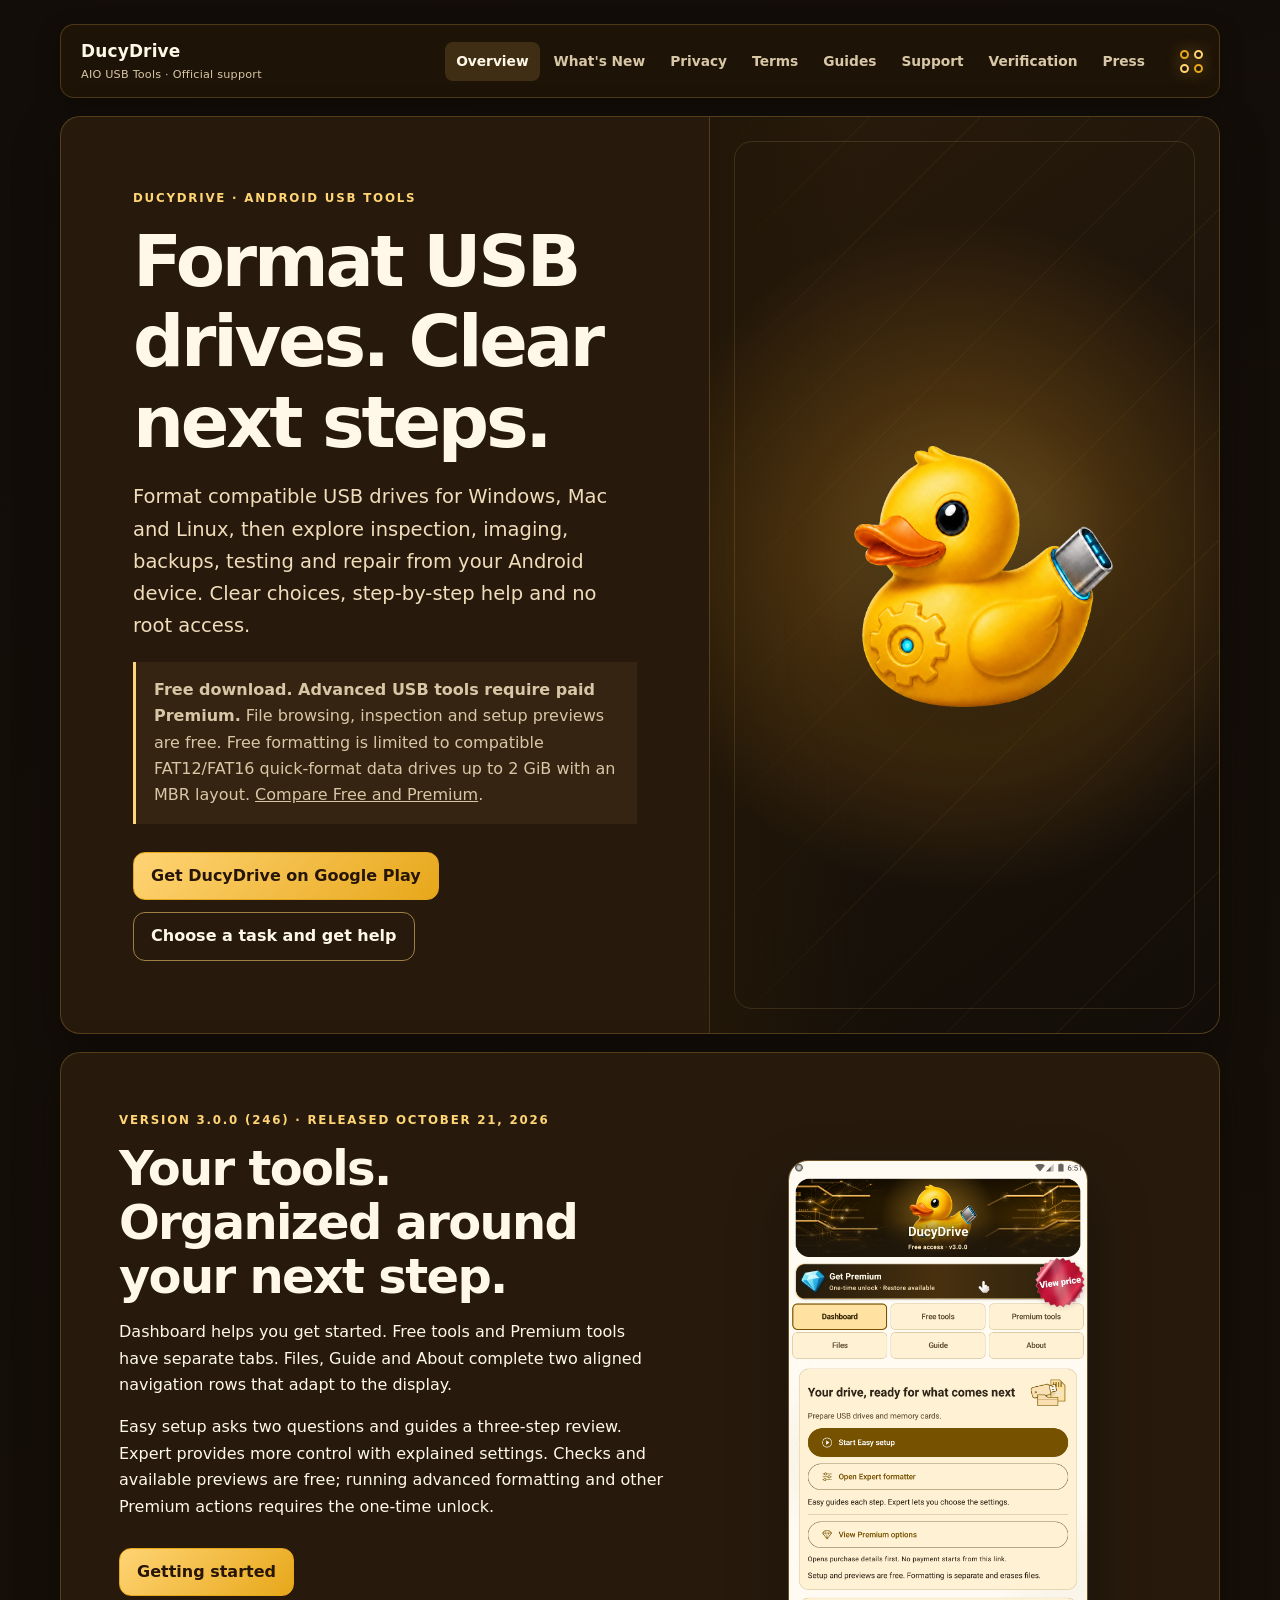
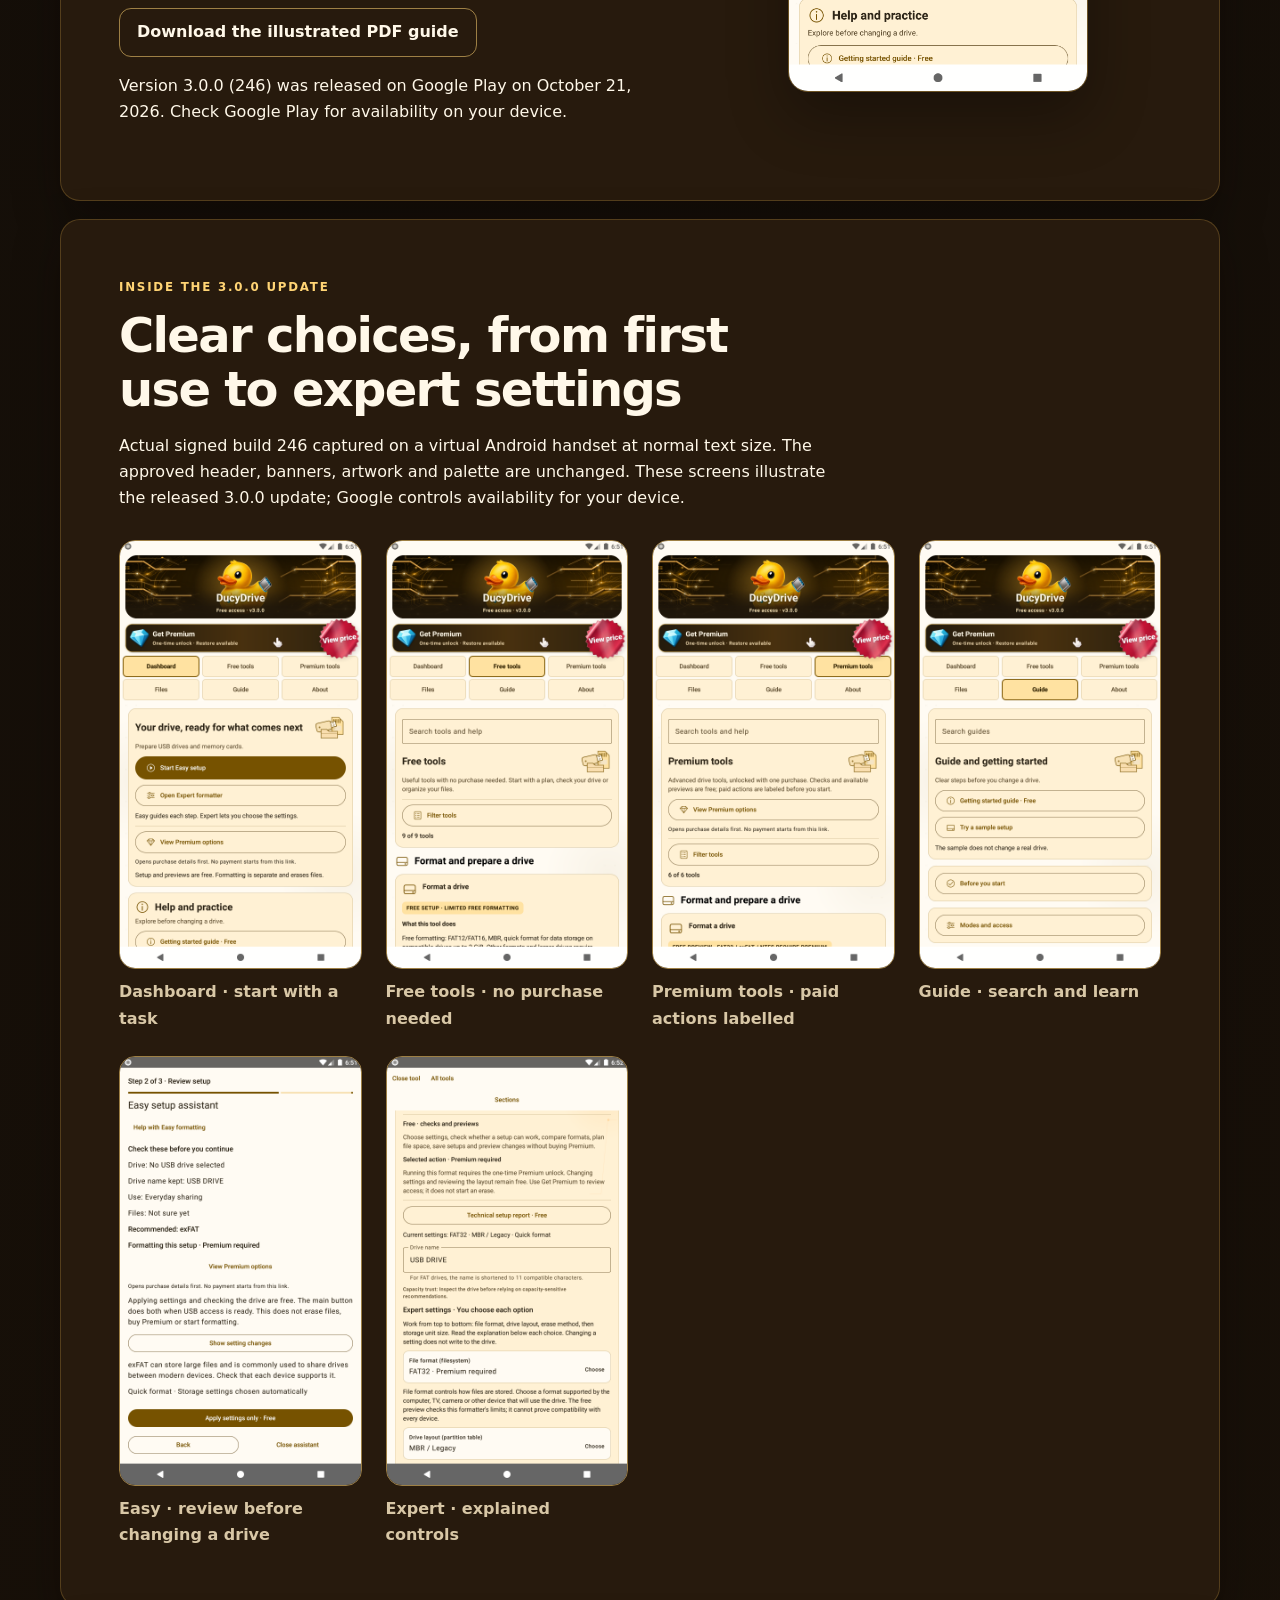
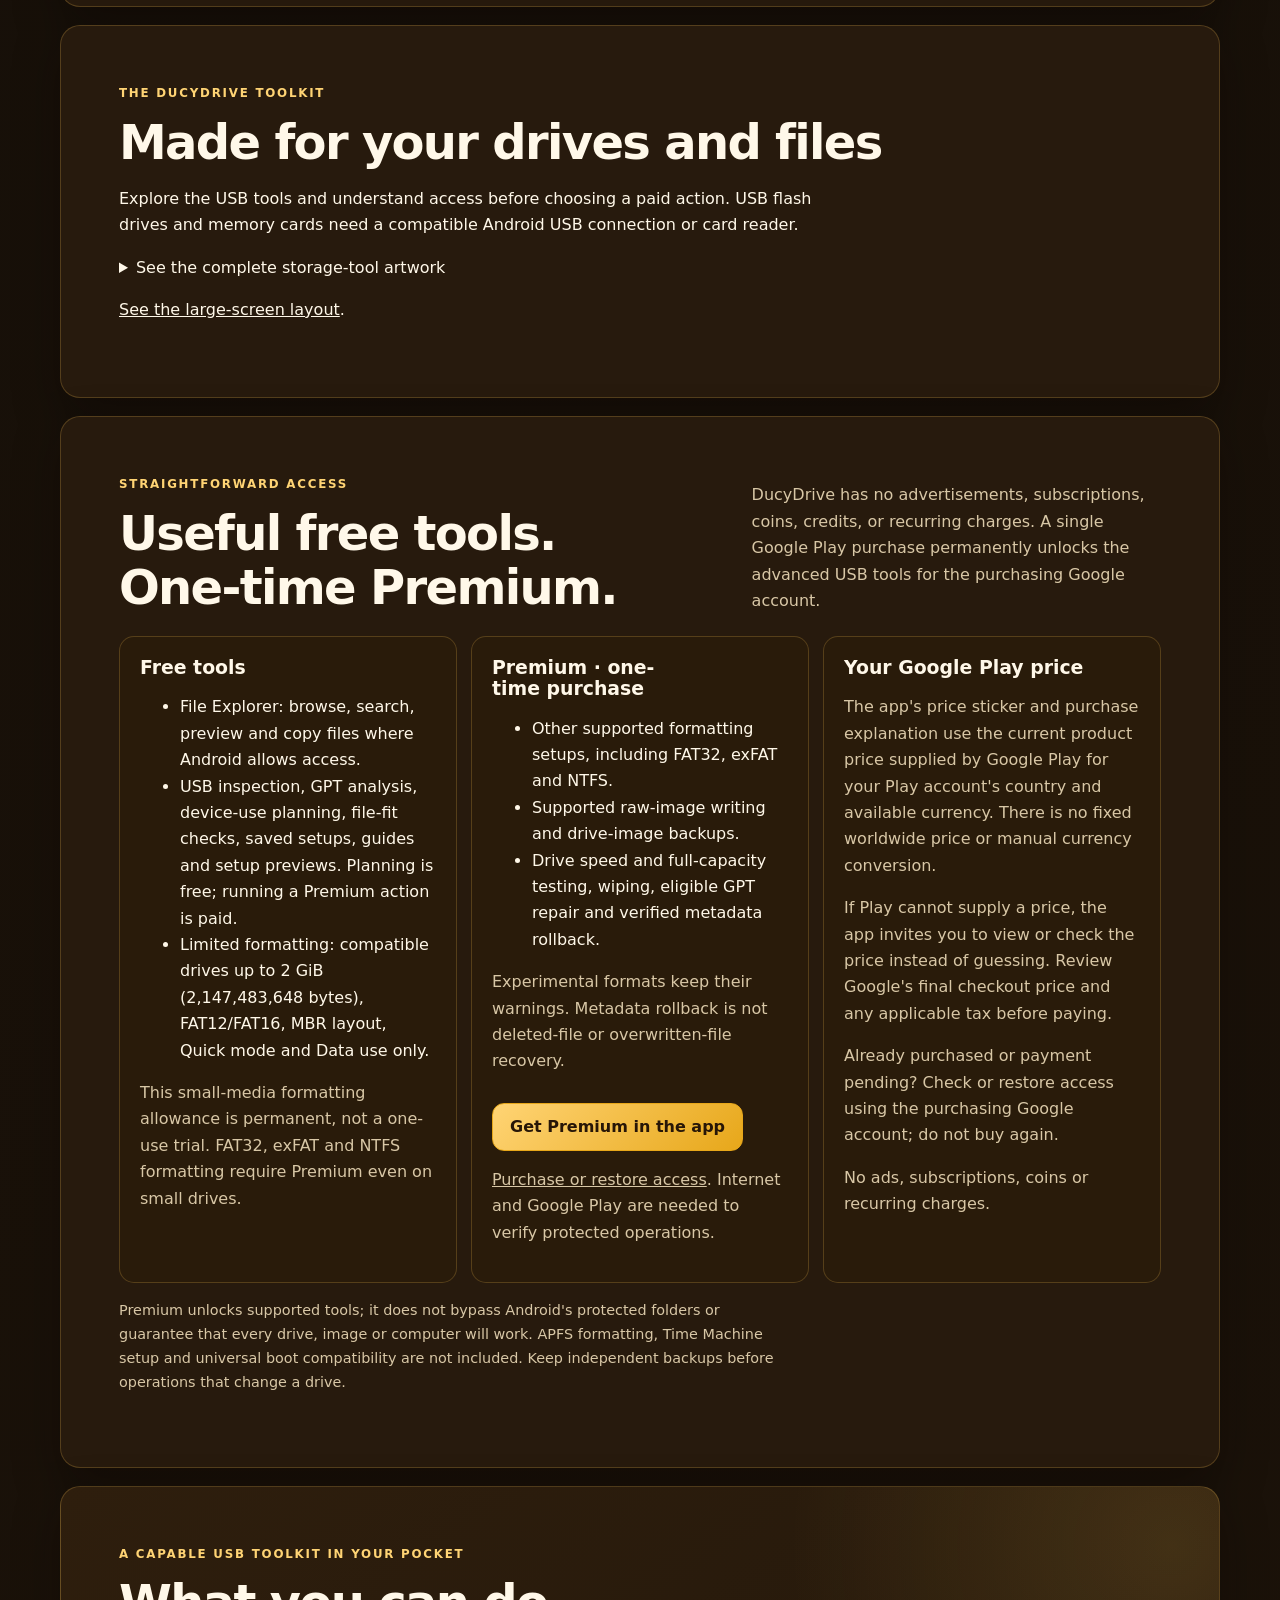
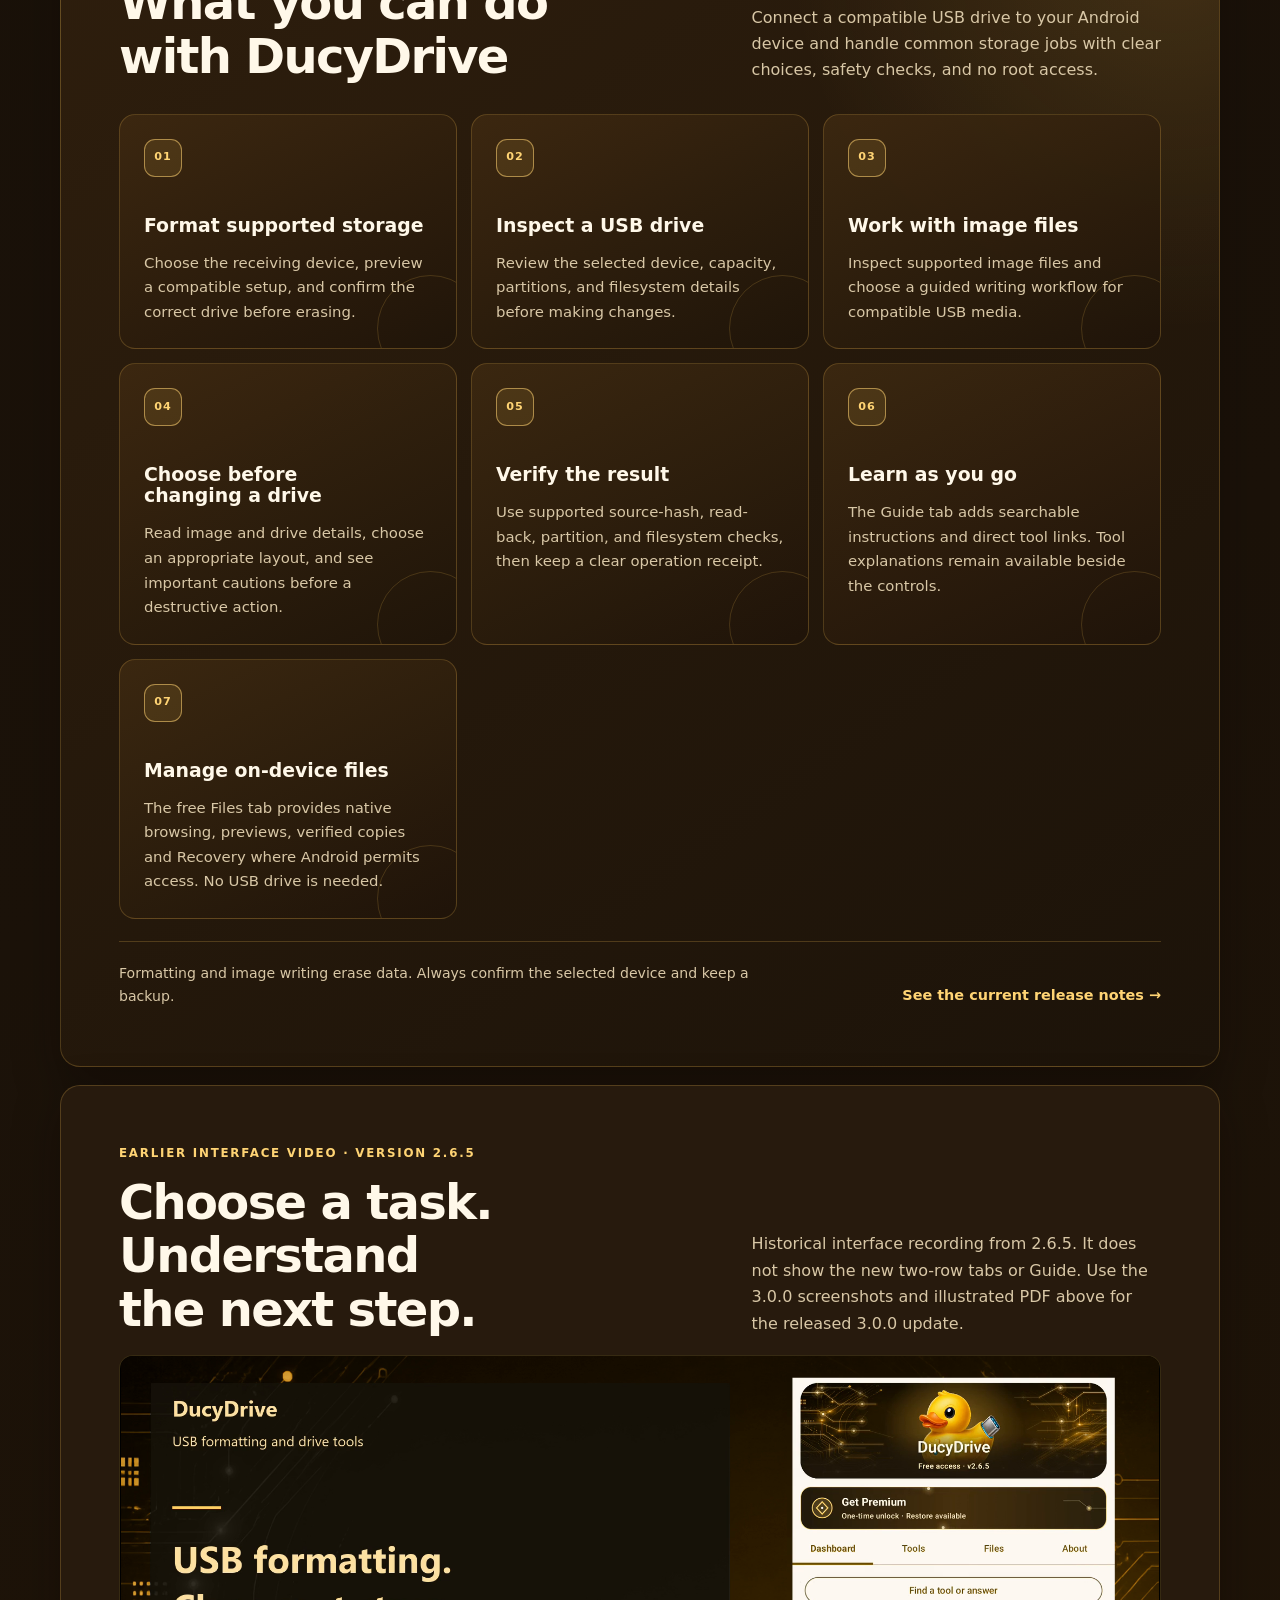
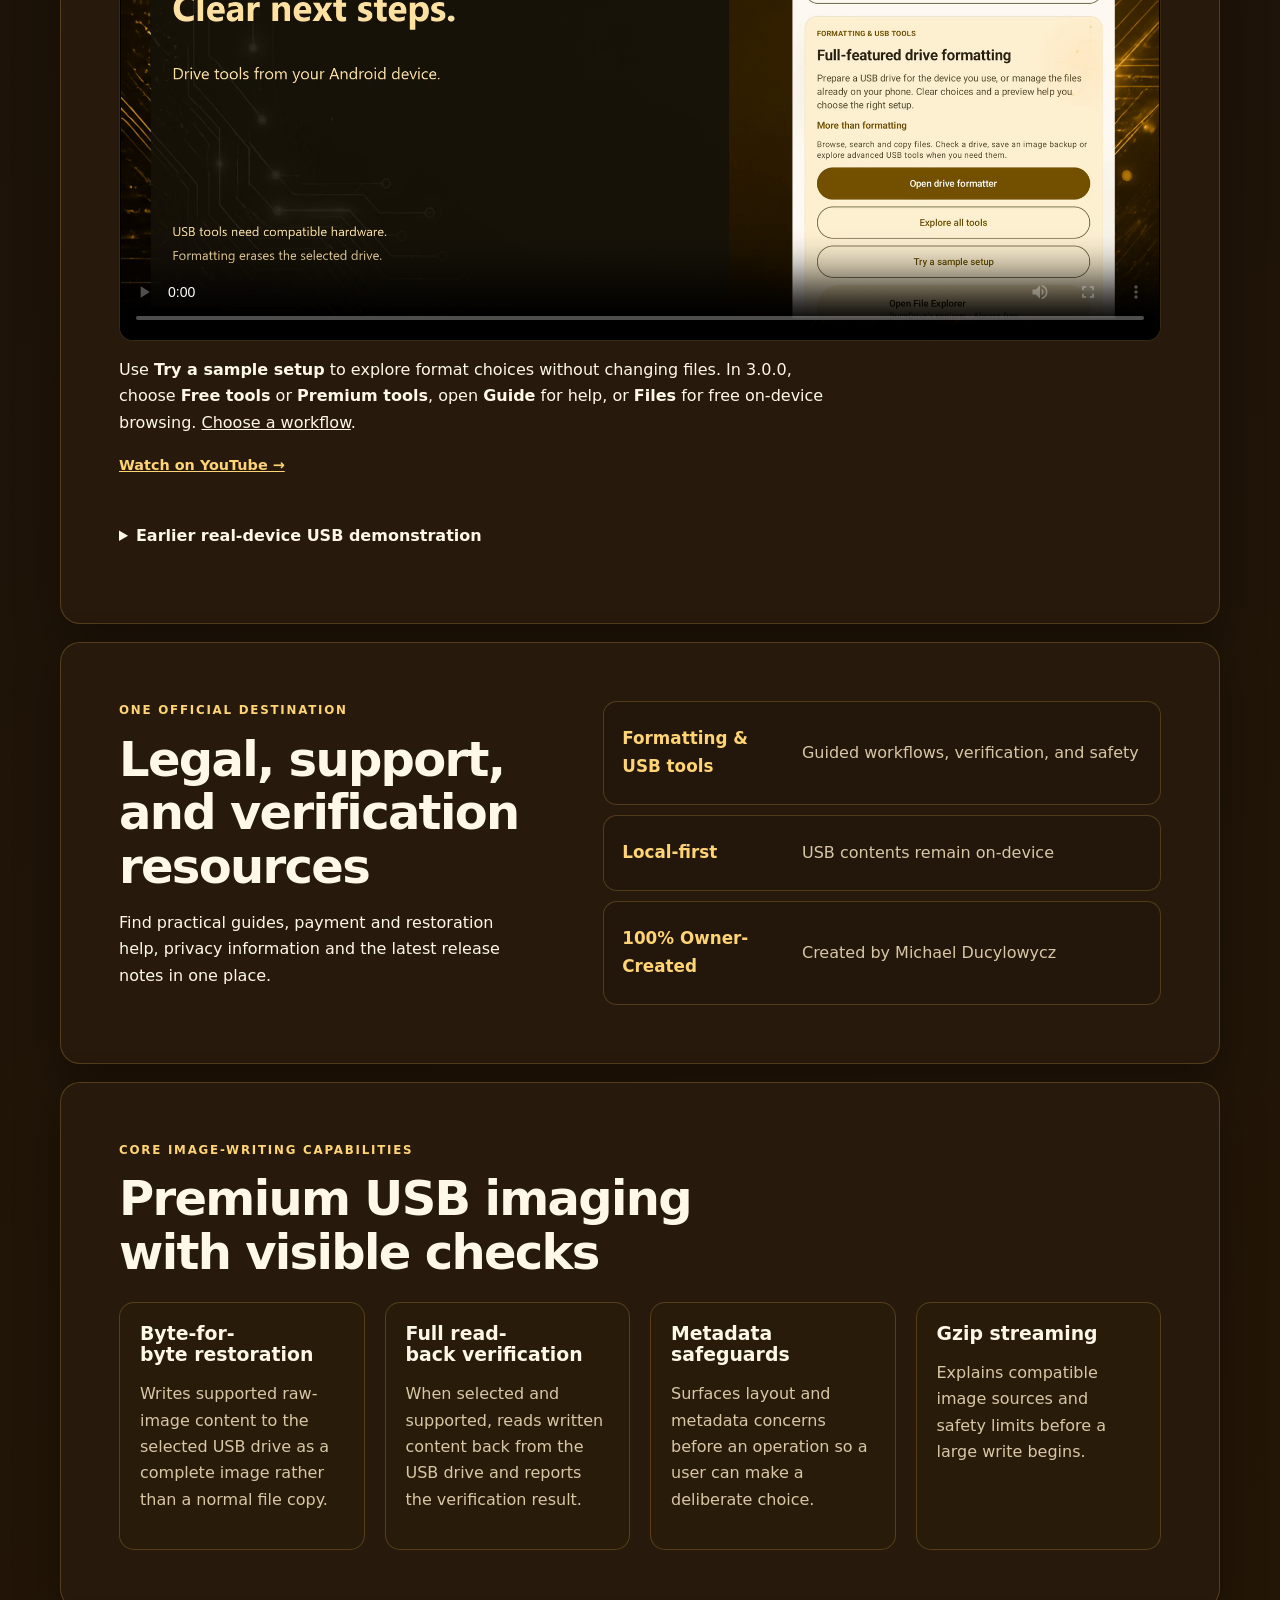
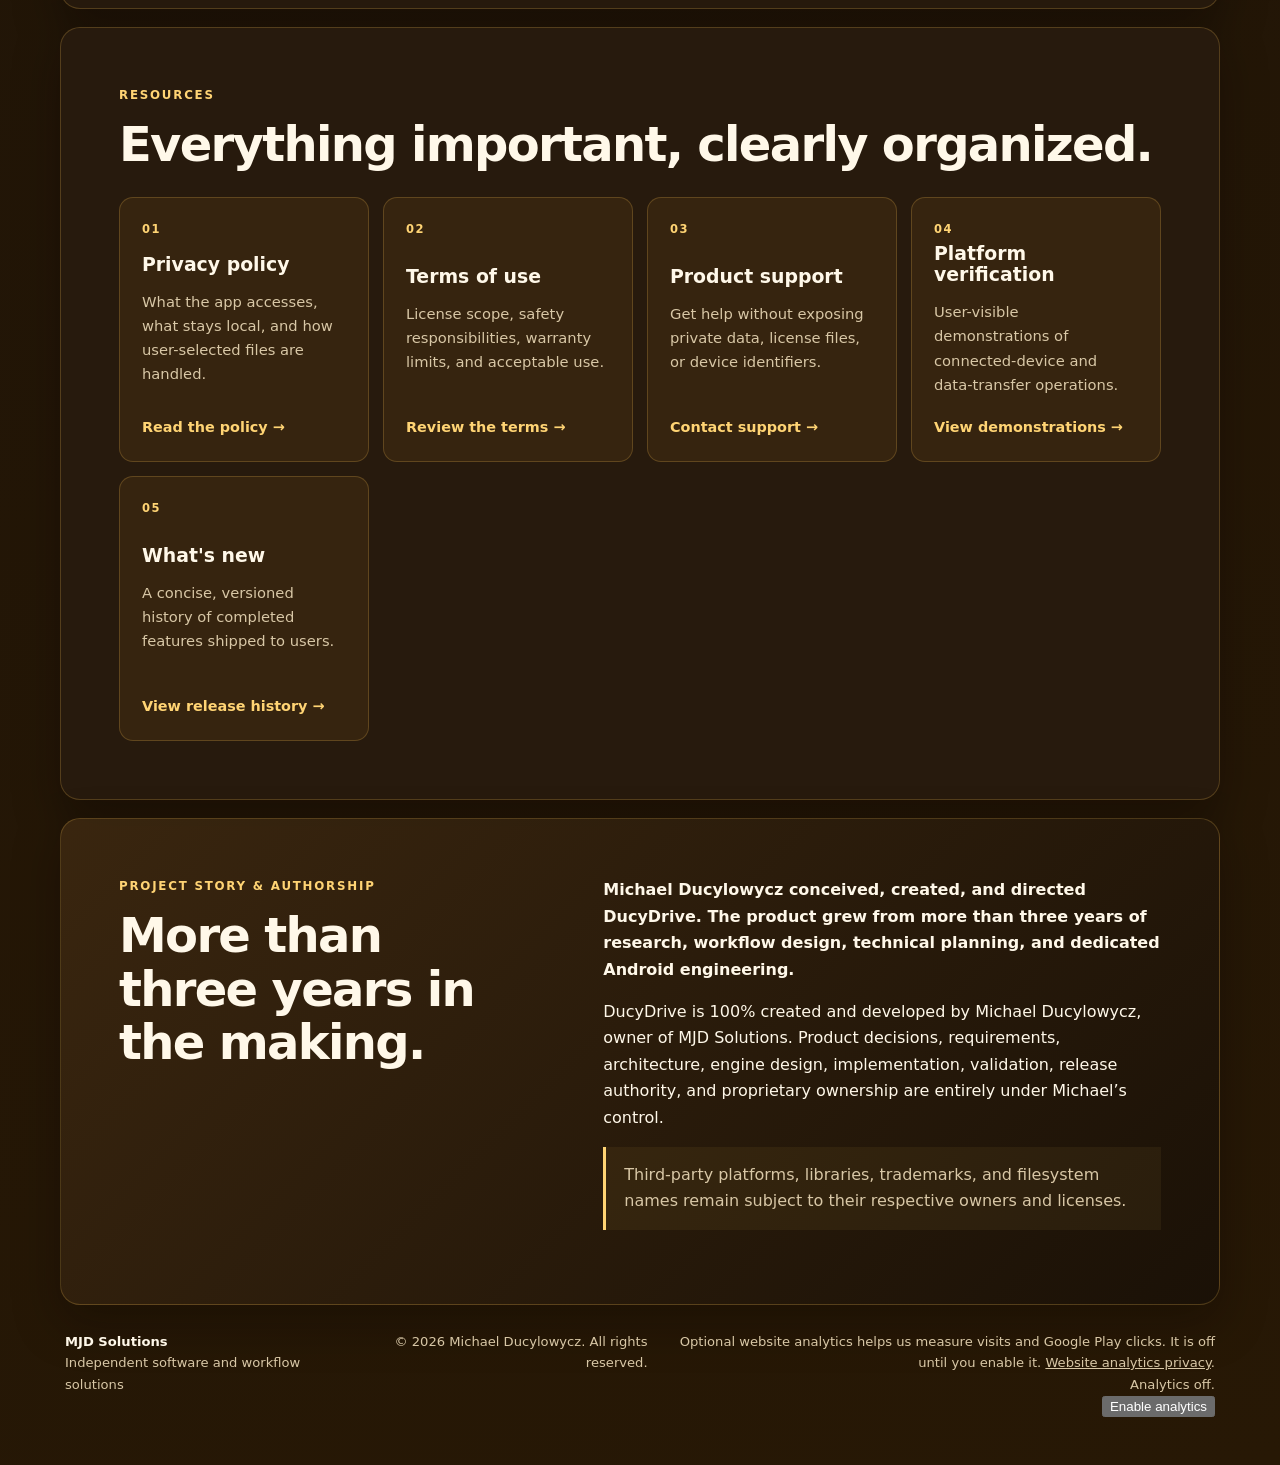
==== commit 5eedf914: "Correct published release status and add optional website analytics Update 3.0.0 release status to O" ====
--- a/index.html
+++ b/index.html
@@ -7,6 +7,7 @@
   <meta name="description" content="Android USB formatting tools with free file browsing, inspection and limited legacy formatting. Advanced formatting and drive tools require one-time Premium. No subscription.">
   <title>DucyDrive AIO USB Tools — Official Support</title>
   <link rel="stylesheet" href="styles.css?v=20261009-gold3">
+  <script defer src="analytics.js?v=20261101"></script>
 </head>
 <body>
   <a class="skip-link" href="#main">Skip to content</a>
@@ -39,7 +40,7 @@
           </p>
           <p class="notice"><strong>Free download. Advanced USB tools require paid Premium.</strong> File browsing, inspection and setup previews are free. Free formatting is limited to compatible FAT12/FAT16 quick-format data drives up to 2 GiB with an MBR layout. <a href="#purchase">Compare Free and Premium</a>.</p>
           <div class="actions">
-            <a class="button primary" href="https://play.google.com/store/apps/details?id=com.michaelducylowycz.duchydriveaiousbtools&amp;referrer=utm_source%3Dducydrive_support%26utm_medium%3Downed%26utm_campaign%3Dwebsite_index">Get DucyDrive on Google Play</a>
+            <a class="button primary" href="https://play.google.com/store/apps/details?id=com.michaelducylowycz.duchydriveaiousbtools&amp;referrer=utm_source%3Dducydrive_support%26utm_medium%3Downed%26utm_campaign%3Dwebsite_index%26utm_content%3Dindex_link_1">Get DucyDrive on Google Play</a>
             <a class="button" href="guides.html">Choose a task and get help</a>
           </div>
         </div>
@@ -47,14 +48,14 @@
       </section>
 
       <section class="section release-spotlight" aria-labelledby="release-spotlight-title">
-        <div><p class="eyebrow">Version 3.0.0 (246) · submitted to Google Play · in review</p><h2 id="release-spotlight-title">Your tools. Organized around your next step.</h2>
+        <div><p class="eyebrow">Version 3.0.0 (246) · released October 21, 2026</p><h2 id="release-spotlight-title">Your tools. Organized around your next step.</h2>
         <p>Dashboard helps you get started. Free tools and Premium tools have separate tabs. Files, Guide and About complete two aligned navigation rows that adapt to the display.</p>
         <p>Easy setup asks two questions and guides a three-step review. Expert provides more control with explained settings. Checks and available previews are free; running advanced formatting and other Premium actions requires the one-time unlock.</p>
-        <div class="actions"><a class="button primary" href="guides.html">Getting started</a><a class="button" href="assets/release-3.0.0/DucyDrive-Illustrated-User-Guide-3.0.0.pdf">Download the illustrated PDF guide</a></div><p>Version 3.0.0 (246) was submitted to Google Play on October 20, 2026 and is in review. Version 2.6.5 (220) remains the published release until Google approves and distributes the replacement. Check Play for availability on your device.</p></div>
+        <div class="actions"><a class="button primary" href="guides.html">Getting started</a><a class="button" href="assets/release-3.0.0/DucyDrive-Illustrated-User-Guide-3.0.0.pdf">Download the illustrated PDF guide</a></div><p>Version 3.0.0 (246) was released on Google Play on October 21, 2026. Check Google Play for availability on your device.</p></div>
         <a class="release-screen" href="assets/release-3.0.0/dashboard.png"><img src="assets/release-3.0.0/dashboard.png" alt="Actual signed 3.0.0 Dashboard with the approved duck header and Premium banner preserved" width="1080" height="1920"></a>
       </section>
       <section class="section" id="screenshots" aria-labelledby="screenshots-title"><p class="eyebrow">Inside the 3.0.0 update</p><h2 id="screenshots-title">Clear choices, from first use to expert settings</h2>
-      <p>Actual signed build 246 captured on a virtual Android handset at normal text size. The approved header, banners, artwork and palette are unchanged. These screens illustrate the prepared update; Google controls customer availability.</p><div class="screenshot-grid"><figure><a href="assets/release-3.0.0/dashboard.png"><img src="assets/release-3.0.0/dashboard.png" alt="DucyDrive 3.0.0: getting started with Easy and Expert options and Premium details" width="1080" height="1920" loading="lazy"></a><figcaption>Dashboard · start with a task</figcaption></figure><figure><a href="assets/release-3.0.0/free.png"><img src="assets/release-3.0.0/free.png" alt="DucyDrive 3.0.0: free planning, inspection and file tools" width="1080" height="1920" loading="lazy"></a><figcaption>Free tools · no purchase needed</figcaption></figure><figure><a href="assets/release-3.0.0/premium.png"><img src="assets/release-3.0.0/premium.png" alt="DucyDrive 3.0.0: advanced USB tools and optional purchase information" width="1080" height="1920" loading="lazy"></a><figcaption>Premium tools · paid actions labelled</figcaption></figure><figure><a href="assets/release-3.0.0/guide.png"><img src="assets/release-3.0.0/guide.png" alt="DucyDrive 3.0.0: searchable help with direct links to the tools" width="1080" height="1920" loading="lazy"></a><figcaption>Guide · search and learn</figcaption></figure><figure><a href="assets/release-3.0.0/easy-review.png"><img src="assets/release-3.0.0/easy-review.png" alt="DucyDrive 3.0.0: plain-language setup and review steps" width="1080" height="1920" loading="lazy"></a><figcaption>Easy · review before changing a drive</figcaption></figure><figure><a href="assets/release-3.0.0/expert.png"><img src="assets/release-3.0.0/expert.png" alt="DucyDrive 3.0.0: manual formatting settings with explanations" width="1080" height="1920" loading="lazy"></a><figcaption>Expert · explained controls</figcaption></figure></div></section>
+      <p>Actual signed build 246 captured on a virtual Android handset at normal text size. The approved header, banners, artwork and palette are unchanged. These screens illustrate the released 3.0.0 update; Google controls availability for your device.</p><div class="screenshot-grid"><figure><a href="assets/release-3.0.0/dashboard.png"><img src="assets/release-3.0.0/dashboard.png" alt="DucyDrive 3.0.0: getting started with Easy and Expert options and Premium details" width="1080" height="1920" loading="lazy"></a><figcaption>Dashboard · start with a task</figcaption></figure><figure><a href="assets/release-3.0.0/free.png"><img src="assets/release-3.0.0/free.png" alt="DucyDrive 3.0.0: free planning, inspection and file tools" width="1080" height="1920" loading="lazy"></a><figcaption>Free tools · no purchase needed</figcaption></figure><figure><a href="assets/release-3.0.0/premium.png"><img src="assets/release-3.0.0/premium.png" alt="DucyDrive 3.0.0: advanced USB tools and optional purchase information" width="1080" height="1920" loading="lazy"></a><figcaption>Premium tools · paid actions labelled</figcaption></figure><figure><a href="assets/release-3.0.0/guide.png"><img src="assets/release-3.0.0/guide.png" alt="DucyDrive 3.0.0: searchable help with direct links to the tools" width="1080" height="1920" loading="lazy"></a><figcaption>Guide · search and learn</figcaption></figure><figure><a href="assets/release-3.0.0/easy-review.png"><img src="assets/release-3.0.0/easy-review.png" alt="DucyDrive 3.0.0: plain-language setup and review steps" width="1080" height="1920" loading="lazy"></a><figcaption>Easy · review before changing a drive</figcaption></figure><figure><a href="assets/release-3.0.0/expert.png"><img src="assets/release-3.0.0/expert.png" alt="DucyDrive 3.0.0: manual formatting settings with explanations" width="1080" height="1920" loading="lazy"></a><figcaption>Expert · explained controls</figcaption></figure></div></section>
       <section class="section" aria-labelledby="brand-toolkit-title"><p class="eyebrow">The DucyDrive toolkit</p><h2 id="brand-toolkit-title">Made for your drives and files</h2><p>Explore the USB tools and understand access before choosing a paid action. USB flash drives and memory cards need a compatible Android USB connection or card reader.</p><details><summary>See the complete storage-tool artwork</summary><figure><img src="assets/release-3.0.0/brand-01-usb-formatting.png" alt="DucyDrive duck, USB drives and current Dashboard; most formats require one-time paid Premium" width="2160" height="1920" loading="lazy" style="width:100%;height:auto"><figcaption>DucyDrive duck, USB drives and current Dashboard; most formats require one-time paid Premium.</figcaption></figure><figure><img src="assets/release-3.0.0/brand-02-toolkit.png" alt="DucyDrive duck, memory cards and current Premium tools tab; free plans and paid actions are distinct" width="2160" height="1920" loading="lazy" style="width:100%;height:auto"><figcaption>DucyDrive duck, memory cards and current Premium tools tab; free plans and paid actions are distinct.</figcaption></figure><figure><img src="assets/release-3.0.0/brand-03-access.png" alt="DucyDrive free file browsing, drive checks and previews compared with paid advanced USB actions" width="2160" height="1920" loading="lazy" style="width:100%;height:auto"><figcaption>DucyDrive free file browsing, drive checks and previews compared with paid advanced USB actions.</figcaption></figure></details><p><a href="assets/release-3.0.0/ducydrive-3.0.0-tablet-wide-dashboard.png">See the large-screen layout</a>.</p></section>
       <section class="section purchase-overview" id="purchase" aria-labelledby="purchase-title">
         <div class="section-heading-row">
@@ -66,7 +67,7 @@
         </div>
         <div class="summary-grid purchase-grid">
           <article><h3>Free tools</h3><ul><li>File Explorer: browse, search, preview and copy files where Android allows access.</li><li>USB inspection, GPT analysis, device-use planning, file-fit checks, saved setups, guides and setup previews. Planning is free; running a Premium action is paid.</li><li>Limited formatting: compatible drives up to 2 GiB (2,147,483,648 bytes), FAT12/FAT16, MBR layout, Quick mode and Data use only.</li></ul><p>This small-media formatting allowance is permanent, not a one-use trial. FAT32, exFAT and NTFS formatting require Premium even on small drives.</p></article>
-          <article><h3>Premium · one-time purchase</h3><ul><li>Other supported formatting setups, including FAT32, exFAT and NTFS.</li><li>Supported raw-image writing and drive-image backups.</li><li>Drive speed and full-capacity testing, wiping, eligible GPT repair and verified metadata rollback.</li></ul><p>Experimental formats keep their warnings. Metadata rollback is not deleted-file or overwritten-file recovery.</p><div class="actions"><a class="button primary" href="https://play.google.com/store/apps/details?id=com.michaelducylowycz.duchydriveaiousbtools&amp;referrer=utm_source%3Dducydrive_support%26utm_medium%3Downed%26utm_campaign%3Dwebsite_premium">Get Premium in the app</a></div><p><a href="support.html#payments">Purchase or restore access</a>. Internet and Google Play are needed to verify protected operations.</p></article>
+          <article><h3>Premium · one-time purchase</h3><ul><li>Other supported formatting setups, including FAT32, exFAT and NTFS.</li><li>Supported raw-image writing and drive-image backups.</li><li>Drive speed and full-capacity testing, wiping, eligible GPT repair and verified metadata rollback.</li></ul><p>Experimental formats keep their warnings. Metadata rollback is not deleted-file or overwritten-file recovery.</p><div class="actions"><a class="button primary" href="https://play.google.com/store/apps/details?id=com.michaelducylowycz.duchydriveaiousbtools&amp;referrer=utm_source%3Dducydrive_support%26utm_medium%3Downed%26utm_campaign%3Dwebsite_premium%26utm_content%3Dindex_link_2">Get Premium in the app</a></div><p><a href="support.html#payments">Purchase or restore access</a>. Internet and Google Play are needed to verify protected operations.</p></article>
           <article><h3>Your Google Play price</h3><p>The app's price sticker and purchase explanation use the current product price supplied by Google Play for your Play account's country and available currency. There is no fixed worldwide price or manual currency conversion.</p><p>If Play cannot supply a price, the app invites you to view or check the price instead of guessing. Review Google's final checkout price and any applicable tax before paying.</p><p>Already purchased or payment pending? Check or restore access using the purchasing Google account; do not buy again.</p><p>No ads, subscriptions, coins or recurring charges.</p></article>
         </div>
         <p class="release-caveat">Premium unlocks supported tools; it does not bypass Android's protected folders or guarantee that every drive, image or computer will work. APFS formatting, Time Machine setup and universal boot compatibility are not included. Keep independent backups before operations that change a drive.</p>
@@ -130,7 +131,7 @@
         <div class="section-heading-row">
           <div><p class="eyebrow">Earlier interface video · version 2.6.5</p>
             <h2 id="product-demo-title">Choose a task. Understand the next step.</h2></div>
-          <p class="section-intro">Historical interface recording from 2.6.5. It does not show the new two-row tabs or Guide. Use the 3.0.0 screenshots and illustrated PDF above for the prepared update.</p>
+          <p class="section-intro">Historical interface recording from 2.6.5. It does not show the new two-row tabs or Guide. Use the 3.0.0 screenshots and illustrated PDF above for the released 3.0.0 update.</p>
         </div>
         <video controls playsinline preload="metadata" poster="assets/DucyDrive-2.6.5-landscape-poster.png" aria-label="DucyDrive 2.6.5 interface preview" style="width:100%;max-height:none;aspect-ratio:16/9">
           <source src="assets/DucyDrive-2.6.5-website.mp4" type="video/mp4">
@@ -247,7 +248,7 @@
     <footer>
       <div><strong>MJD Solutions</strong><span>Independent software and workflow solutions</span></div>
       <p>© 2026 Michael Ducylowycz. All rights reserved.</p>
-    </footer>
+    <section aria-label="Website analytics preferences"><p>Optional website analytics helps us measure visits and Google Play clicks. It is off until you enable it. <a href="privacy.html#website-analytics">Website analytics privacy</a>. <span id="analytics-status" role="status">Analytics off.</span> <button type="button" id="analytics-enable">Enable analytics</button> <button type="button" id="analytics-disable" hidden>Disable analytics</button></p></section></footer>
   </div>
 </body>
 </html>
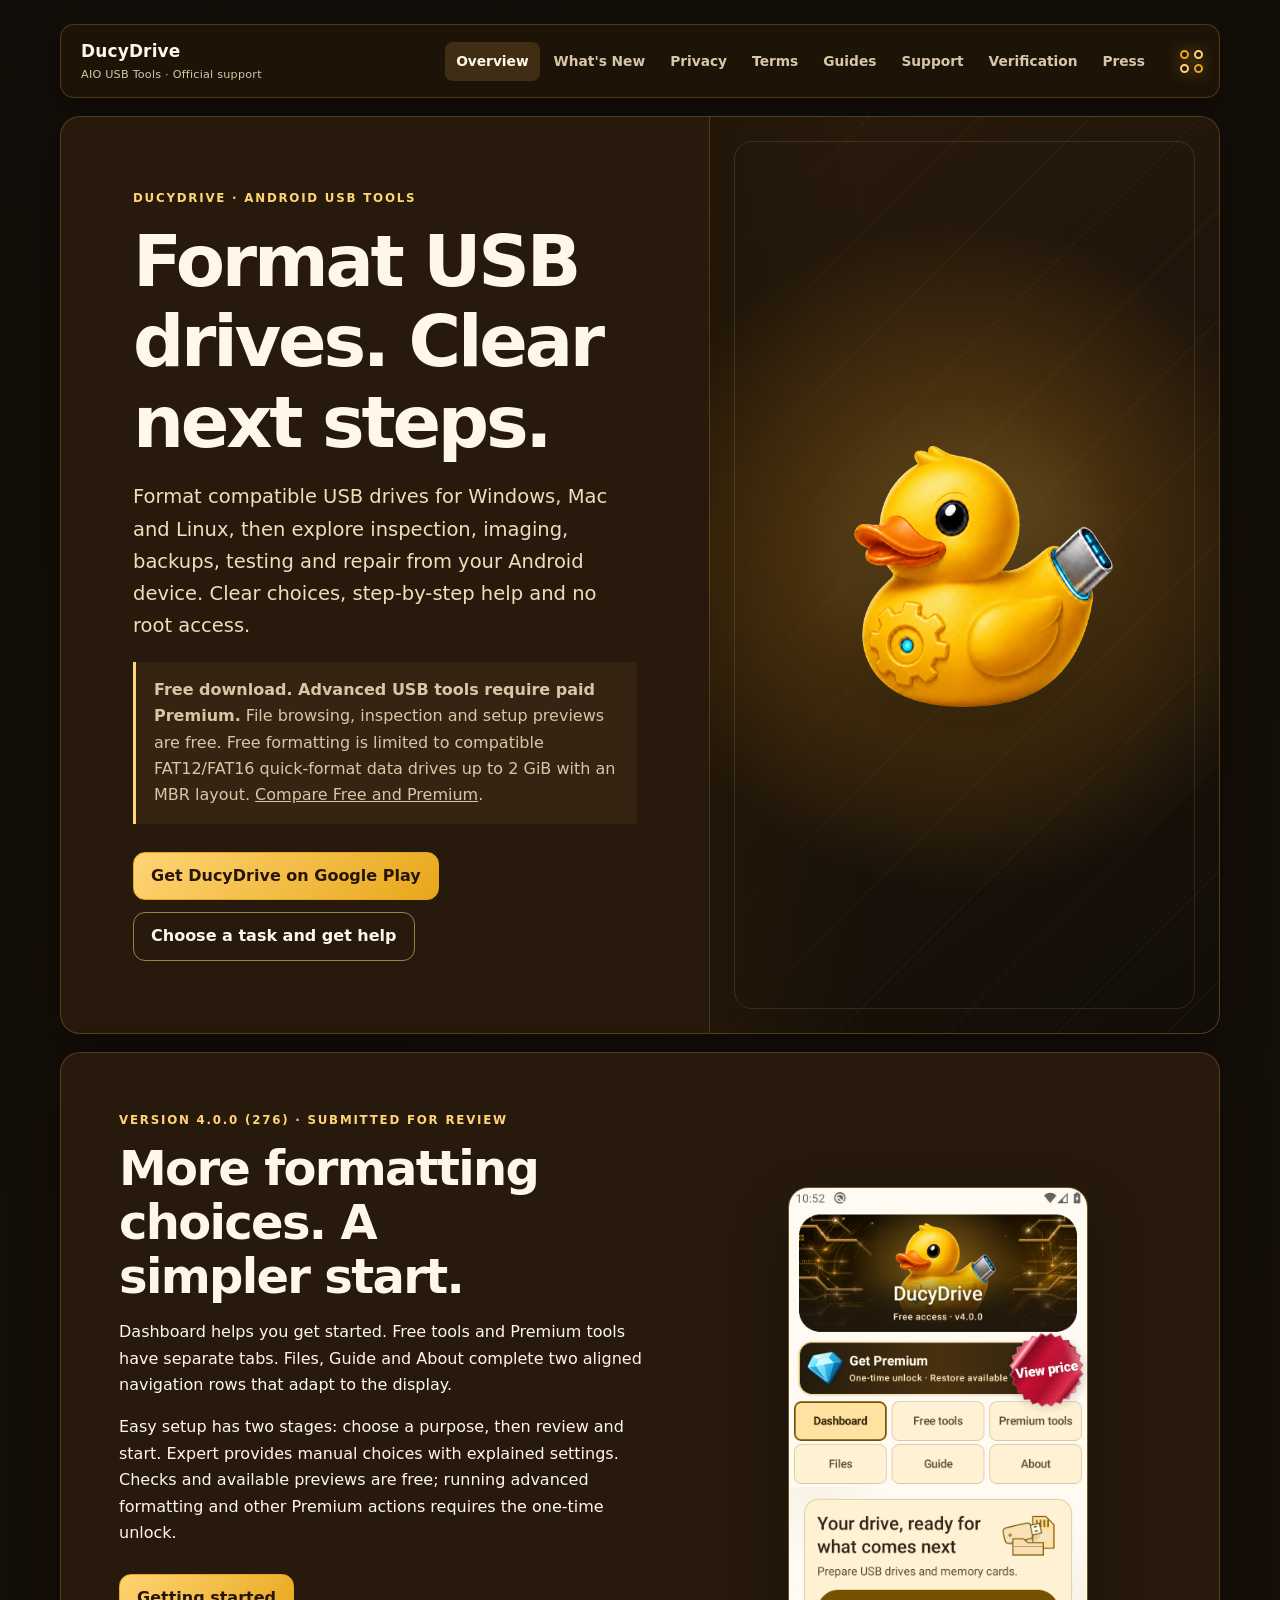
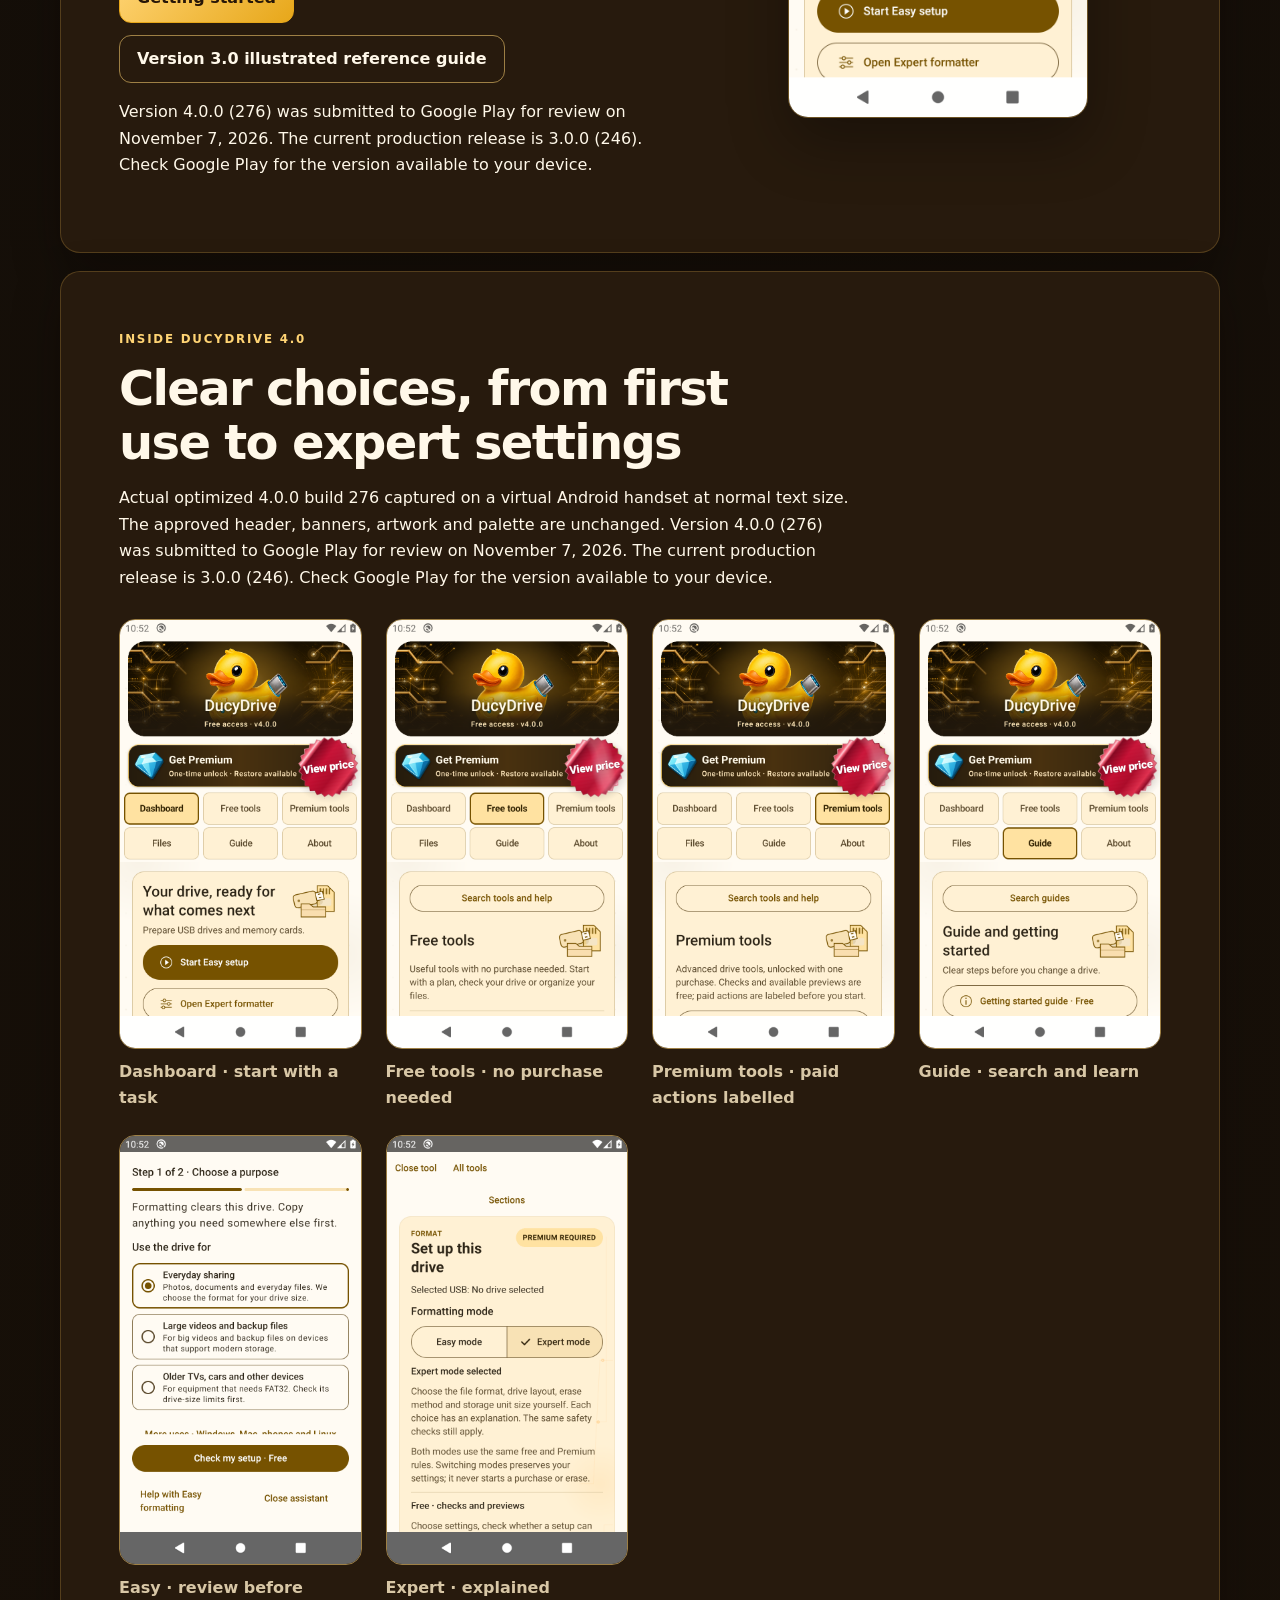
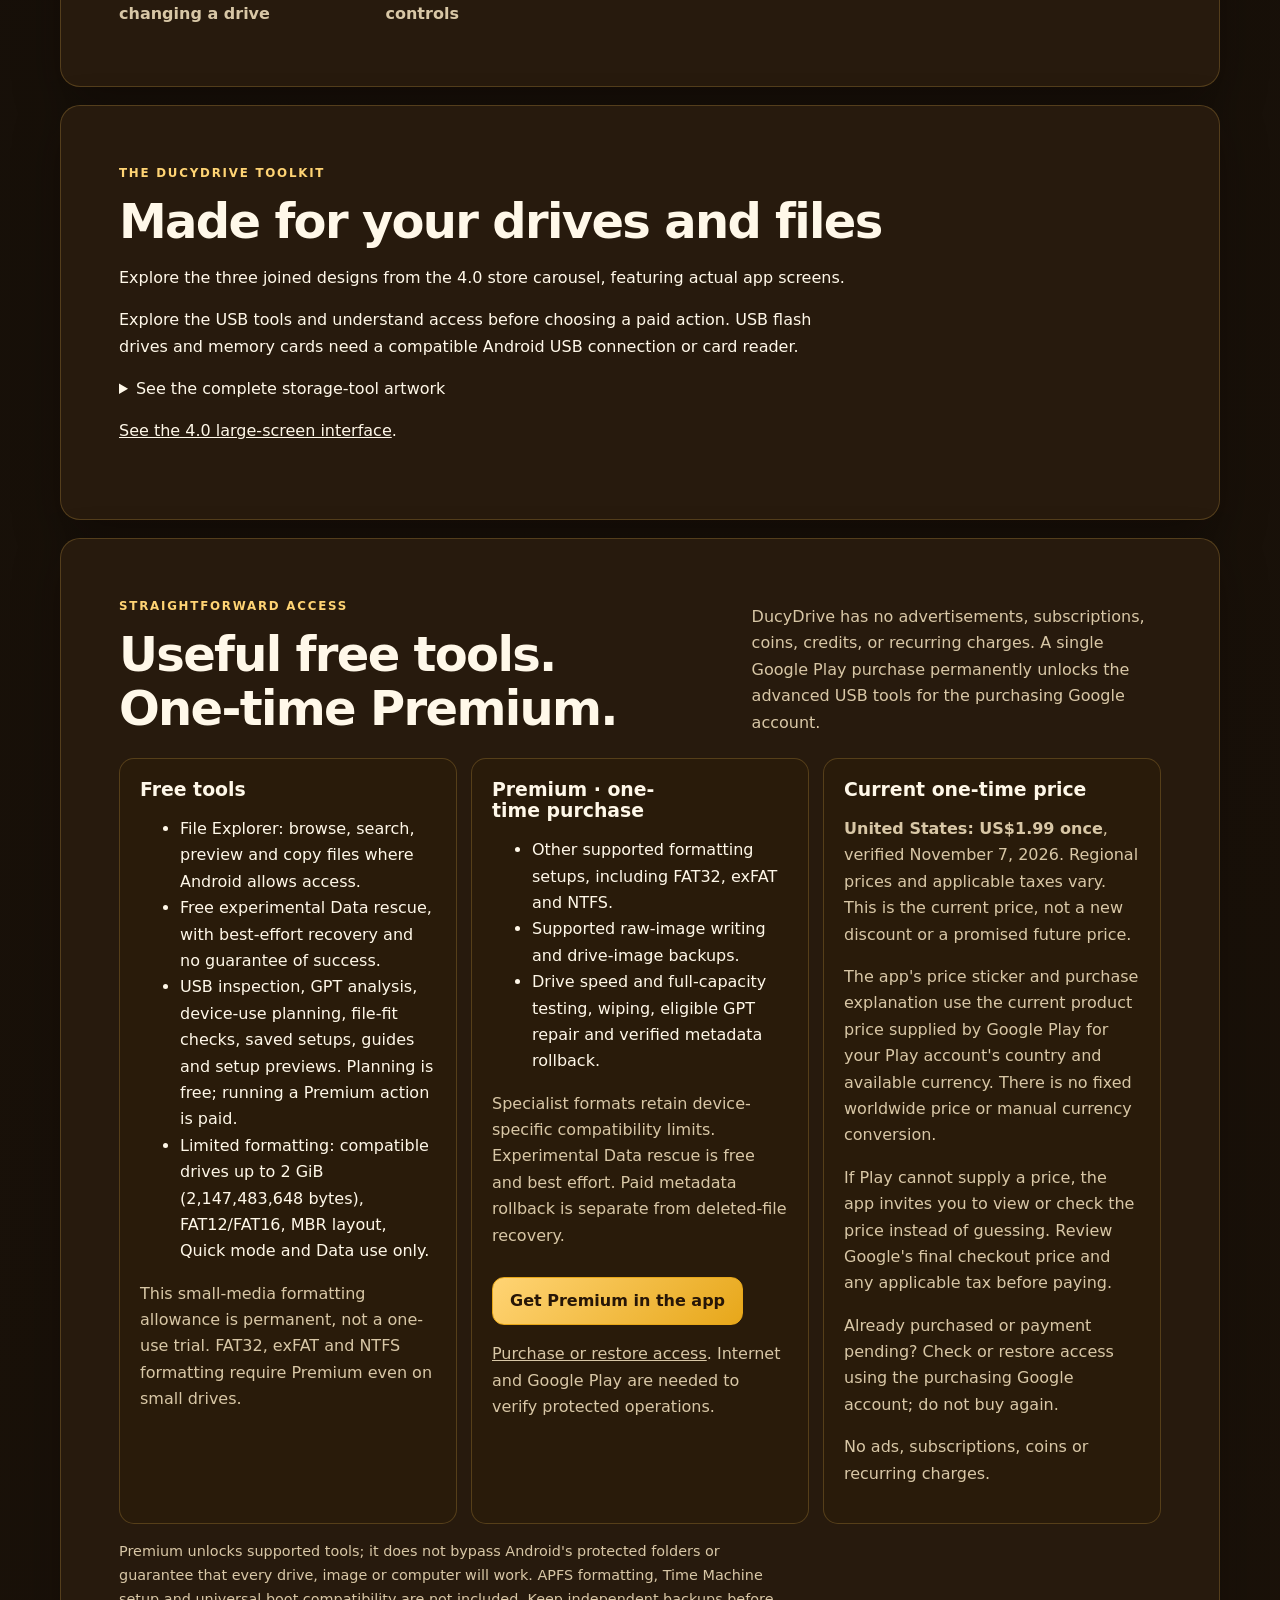
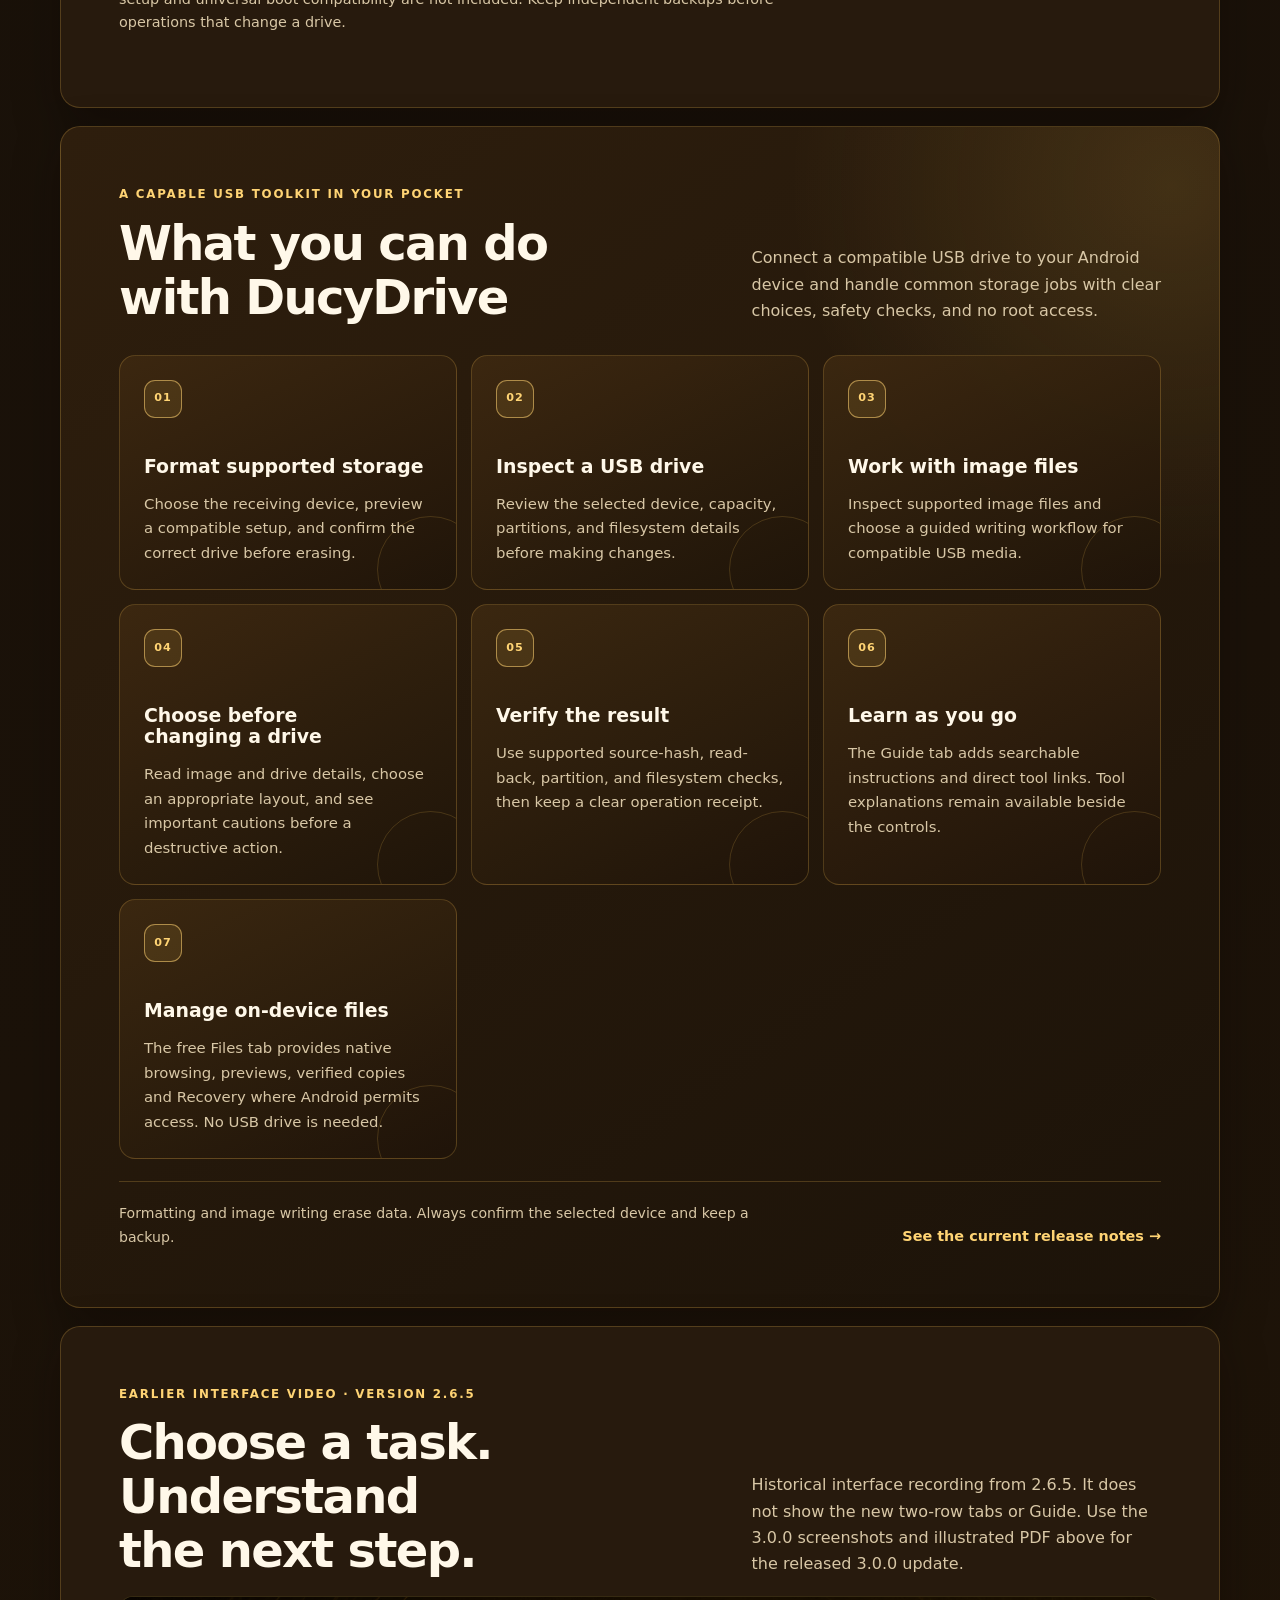
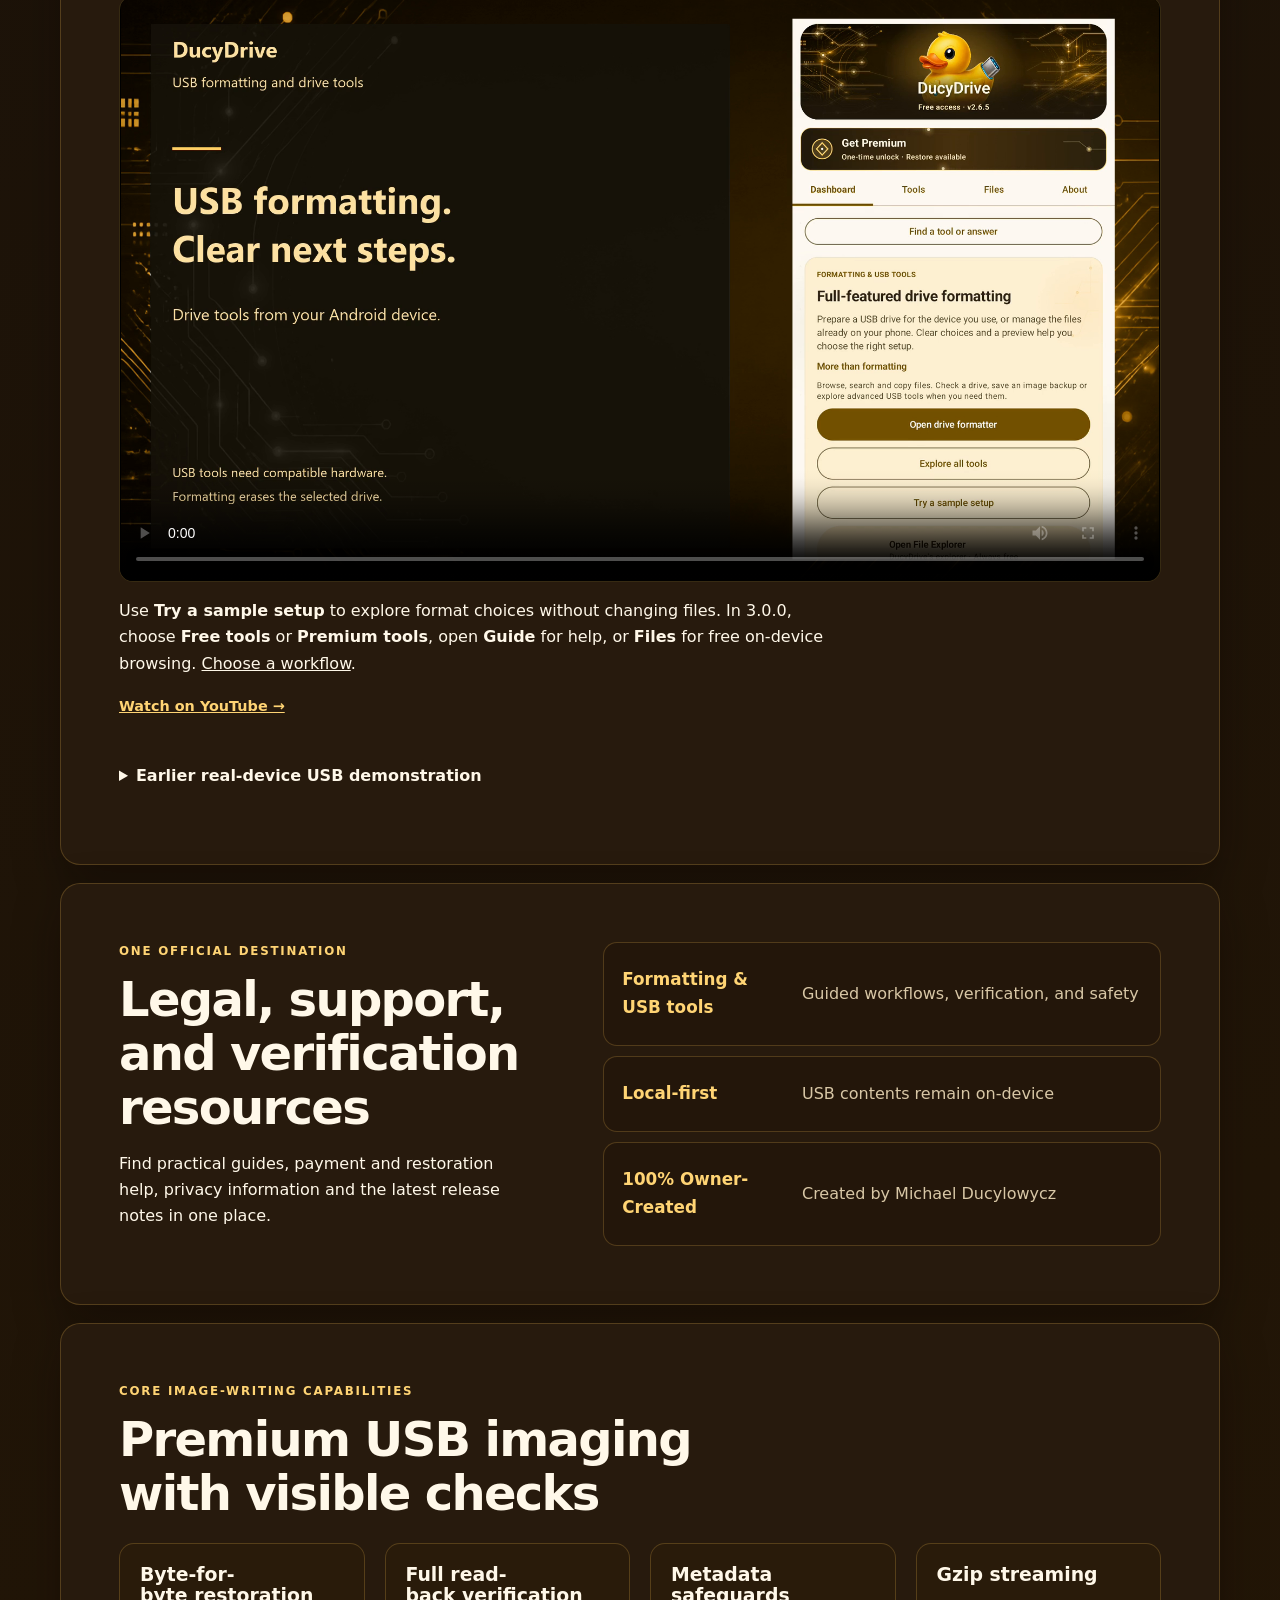
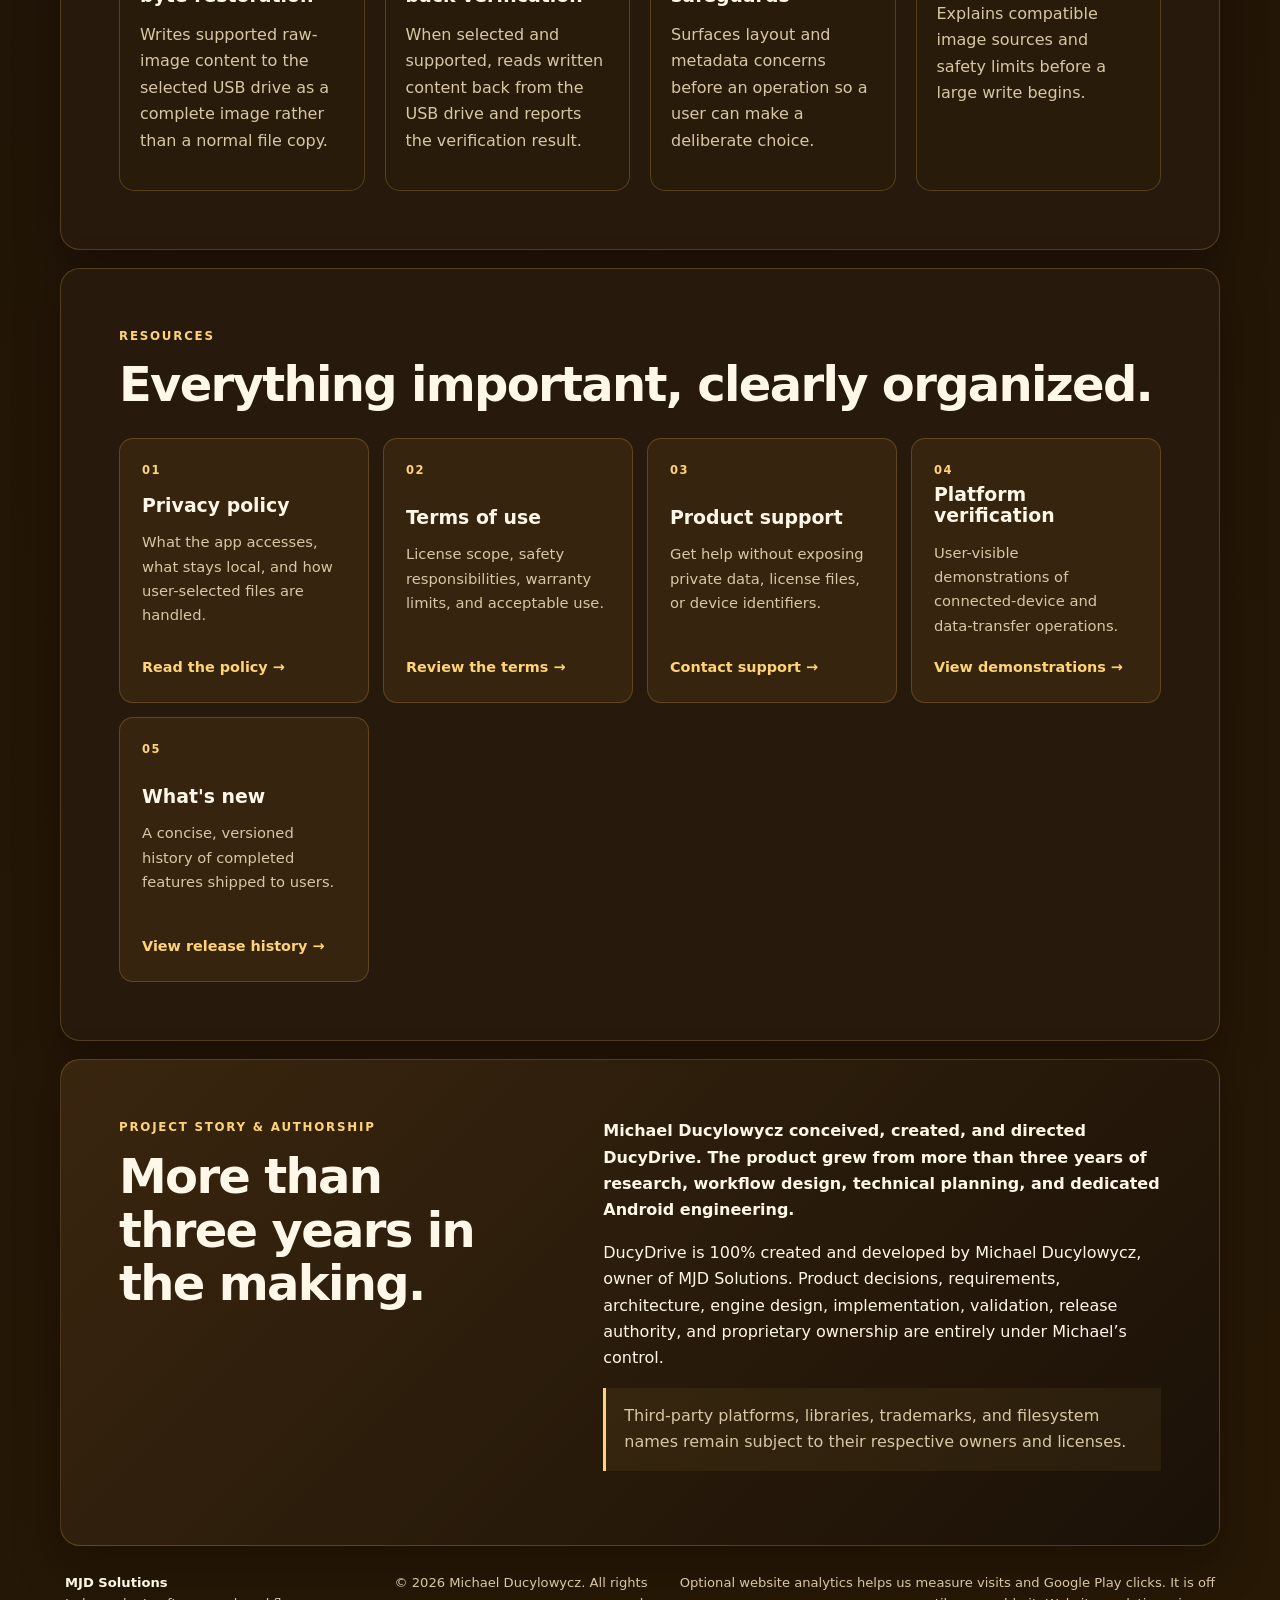
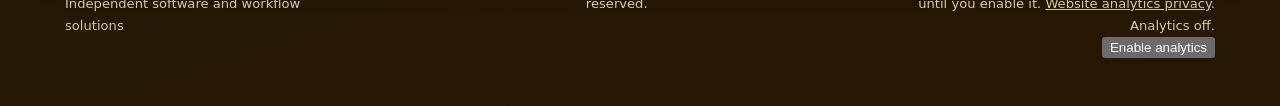
==== commit 527f9150: "Update DucyDrive 4.0 release, pricing and Free/Premium information 4.0.0/276 submitted for Play revi" ====
--- a/index.html
+++ b/index.html
@@ -1,254 +1,254 @@
-<!doctype html>
-<html lang="en">
-<head>
-  <meta charset="utf-8">
-  <meta name="viewport" content="width=device-width, initial-scale=1">
-  <meta name="theme-color" content="#211608">
-  <meta name="description" content="Android USB formatting tools with free file browsing, inspection and limited legacy formatting. Advanced formatting and drive tools require one-time Premium. No subscription.">
-  <title>DucyDrive AIO USB Tools — Official Support</title>
-  <link rel="stylesheet" href="styles.css?v=20261009-gold3">
-  <script defer src="analytics.js?v=20261101"></script>
-</head>
-<body>
-  <a class="skip-link" href="#main">Skip to content</a>
-  <div class="site-shell">
-    <header class="site-header">
-      <a class="wordmark" href="index.html" aria-label="DucyDrive home">
-        <span><strong>DucyDrive</strong><small>AIO USB Tools · Official support</small></span>
-      </a>
-      <nav aria-label="Primary navigation">
-        <a aria-current="page" href="index.html">Overview</a>
-        <a href="changelog.html">What's New</a>
-        <a href="privacy.html">Privacy</a>
-        <a href="terms.html">Terms</a>
-        <a href="guides.html">Guides</a><a href="support.html">Support</a>
-        <a href="foreground-service-verification.html">Verification</a>
-        <a href="press.html">Press</a>
-      </nav>
-      <span class="header-accent" aria-hidden="true"><i></i><i></i><i></i><i></i></span>
-    </header>
-
-    <main id="main">
-      <section class="hero">
-        <div class="hero-copy">
-          <p class="eyebrow">DucyDrive · Android USB tools</p>
-          <h1>Format USB drives. Clear next steps.</h1>
-          <p class="lede">
-            Format compatible USB drives for Windows, Mac and Linux, then explore
-            inspection, imaging, backups, testing and repair from your Android device.
-            Clear choices, step-by-step help and no root access.
-          </p>
-          <p class="notice"><strong>Free download. Advanced USB tools require paid Premium.</strong> File browsing, inspection and setup previews are free. Free formatting is limited to compatible FAT12/FAT16 quick-format data drives up to 2 GiB with an MBR layout. <a href="#purchase">Compare Free and Premium</a>.</p>
-          <div class="actions">
-            <a class="button primary" href="https://play.google.com/store/apps/details?id=com.michaelducylowycz.duchydriveaiousbtools&amp;referrer=utm_source%3Dducydrive_support%26utm_medium%3Downed%26utm_campaign%3Dwebsite_index%26utm_content%3Dindex_link_1">Get DucyDrive on Google Play</a>
-            <a class="button" href="guides.html">Choose a task and get help</a>
-          </div>
-        </div>
-        <div class="hero-art" role="img" aria-label="Original DucyDrive duck with USB connector on a dark gold circuit background"></div>
-      </section>
-
-      <section class="section release-spotlight" aria-labelledby="release-spotlight-title">
-        <div><p class="eyebrow">Version 3.0.0 (246) · released October 21, 2026</p><h2 id="release-spotlight-title">Your tools. Organized around your next step.</h2>
-        <p>Dashboard helps you get started. Free tools and Premium tools have separate tabs. Files, Guide and About complete two aligned navigation rows that adapt to the display.</p>
-        <p>Easy setup asks two questions and guides a three-step review. Expert provides more control with explained settings. Checks and available previews are free; running advanced formatting and other Premium actions requires the one-time unlock.</p>
-        <div class="actions"><a class="button primary" href="guides.html">Getting started</a><a class="button" href="assets/release-3.0.0/DucyDrive-Illustrated-User-Guide-3.0.0.pdf">Download the illustrated PDF guide</a></div><p>Version 3.0.0 (246) was released on Google Play on October 21, 2026. Check Google Play for availability on your device.</p></div>
-        <a class="release-screen" href="assets/release-3.0.0/dashboard.png"><img src="assets/release-3.0.0/dashboard.png" alt="Actual signed 3.0.0 Dashboard with the approved duck header and Premium banner preserved" width="1080" height="1920"></a>
-      </section>
-      <section class="section" id="screenshots" aria-labelledby="screenshots-title"><p class="eyebrow">Inside the 3.0.0 update</p><h2 id="screenshots-title">Clear choices, from first use to expert settings</h2>
-      <p>Actual signed build 246 captured on a virtual Android handset at normal text size. The approved header, banners, artwork and palette are unchanged. These screens illustrate the released 3.0.0 update; Google controls availability for your device.</p><div class="screenshot-grid"><figure><a href="assets/release-3.0.0/dashboard.png"><img src="assets/release-3.0.0/dashboard.png" alt="DucyDrive 3.0.0: getting started with Easy and Expert options and Premium details" width="1080" height="1920" loading="lazy"></a><figcaption>Dashboard · start with a task</figcaption></figure><figure><a href="assets/release-3.0.0/free.png"><img src="assets/release-3.0.0/free.png" alt="DucyDrive 3.0.0: free planning, inspection and file tools" width="1080" height="1920" loading="lazy"></a><figcaption>Free tools · no purchase needed</figcaption></figure><figure><a href="assets/release-3.0.0/premium.png"><img src="assets/release-3.0.0/premium.png" alt="DucyDrive 3.0.0: advanced USB tools and optional purchase information" width="1080" height="1920" loading="lazy"></a><figcaption>Premium tools · paid actions labelled</figcaption></figure><figure><a href="assets/release-3.0.0/guide.png"><img src="assets/release-3.0.0/guide.png" alt="DucyDrive 3.0.0: searchable help with direct links to the tools" width="1080" height="1920" loading="lazy"></a><figcaption>Guide · search and learn</figcaption></figure><figure><a href="assets/release-3.0.0/easy-review.png"><img src="assets/release-3.0.0/easy-review.png" alt="DucyDrive 3.0.0: plain-language setup and review steps" width="1080" height="1920" loading="lazy"></a><figcaption>Easy · review before changing a drive</figcaption></figure><figure><a href="assets/release-3.0.0/expert.png"><img src="assets/release-3.0.0/expert.png" alt="DucyDrive 3.0.0: manual formatting settings with explanations" width="1080" height="1920" loading="lazy"></a><figcaption>Expert · explained controls</figcaption></figure></div></section>
-      <section class="section" aria-labelledby="brand-toolkit-title"><p class="eyebrow">The DucyDrive toolkit</p><h2 id="brand-toolkit-title">Made for your drives and files</h2><p>Explore the USB tools and understand access before choosing a paid action. USB flash drives and memory cards need a compatible Android USB connection or card reader.</p><details><summary>See the complete storage-tool artwork</summary><figure><img src="assets/release-3.0.0/brand-01-usb-formatting.png" alt="DucyDrive duck, USB drives and current Dashboard; most formats require one-time paid Premium" width="2160" height="1920" loading="lazy" style="width:100%;height:auto"><figcaption>DucyDrive duck, USB drives and current Dashboard; most formats require one-time paid Premium.</figcaption></figure><figure><img src="assets/release-3.0.0/brand-02-toolkit.png" alt="DucyDrive duck, memory cards and current Premium tools tab; free plans and paid actions are distinct" width="2160" height="1920" loading="lazy" style="width:100%;height:auto"><figcaption>DucyDrive duck, memory cards and current Premium tools tab; free plans and paid actions are distinct.</figcaption></figure><figure><img src="assets/release-3.0.0/brand-03-access.png" alt="DucyDrive free file browsing, drive checks and previews compared with paid advanced USB actions" width="2160" height="1920" loading="lazy" style="width:100%;height:auto"><figcaption>DucyDrive free file browsing, drive checks and previews compared with paid advanced USB actions.</figcaption></figure></details><p><a href="assets/release-3.0.0/ducydrive-3.0.0-tablet-wide-dashboard.png">See the large-screen layout</a>.</p></section>
-      <section class="section purchase-overview" id="purchase" aria-labelledby="purchase-title">
-        <div class="section-heading-row">
-          <div>
-            <p class="eyebrow">Straightforward access</p>
-            <h2 id="purchase-title">Useful free tools. One-time Premium.</h2>
-          </div>
-          <p class="section-intro">DucyDrive has no advertisements, subscriptions, coins, credits, or recurring charges. A single Google Play purchase permanently unlocks the advanced USB tools for the purchasing Google account.</p>
-        </div>
-        <div class="summary-grid purchase-grid">
-          <article><h3>Free tools</h3><ul><li>File Explorer: browse, search, preview and copy files where Android allows access.</li><li>USB inspection, GPT analysis, device-use planning, file-fit checks, saved setups, guides and setup previews. Planning is free; running a Premium action is paid.</li><li>Limited formatting: compatible drives up to 2 GiB (2,147,483,648 bytes), FAT12/FAT16, MBR layout, Quick mode and Data use only.</li></ul><p>This small-media formatting allowance is permanent, not a one-use trial. FAT32, exFAT and NTFS formatting require Premium even on small drives.</p></article>
-          <article><h3>Premium · one-time purchase</h3><ul><li>Other supported formatting setups, including FAT32, exFAT and NTFS.</li><li>Supported raw-image writing and drive-image backups.</li><li>Drive speed and full-capacity testing, wiping, eligible GPT repair and verified metadata rollback.</li></ul><p>Experimental formats keep their warnings. Metadata rollback is not deleted-file or overwritten-file recovery.</p><div class="actions"><a class="button primary" href="https://play.google.com/store/apps/details?id=com.michaelducylowycz.duchydriveaiousbtools&amp;referrer=utm_source%3Dducydrive_support%26utm_medium%3Downed%26utm_campaign%3Dwebsite_premium%26utm_content%3Dindex_link_2">Get Premium in the app</a></div><p><a href="support.html#payments">Purchase or restore access</a>. Internet and Google Play are needed to verify protected operations.</p></article>
-          <article><h3>Your Google Play price</h3><p>The app's price sticker and purchase explanation use the current product price supplied by Google Play for your Play account's country and available currency. There is no fixed worldwide price or manual currency conversion.</p><p>If Play cannot supply a price, the app invites you to view or check the price instead of guessing. Review Google's final checkout price and any applicable tax before paying.</p><p>Already purchased or payment pending? Check or restore access using the purchasing Google account; do not buy again.</p><p>No ads, subscriptions, coins or recurring charges.</p></article>
-        </div>
-        <p class="release-caveat">Premium unlocks supported tools; it does not bypass Android's protected folders or guarantee that every drive, image or computer will work. APFS formatting, Time Machine setup and universal boot compatibility are not included. Keep independent backups before operations that change a drive.</p>
-      </section>
-
-      <section class="section feature-overview" aria-labelledby="feature-overview-title">
-        <div class="section-heading-row">
-          <div>
-            <p class="eyebrow">A capable USB toolkit in your pocket</p>
-            <h2 id="feature-overview-title">What you can do with DucyDrive</h2>
-          </div>
-          <p class="section-intro">
-            Connect a compatible USB drive to your Android device and handle common
-            storage jobs with clear choices, safety checks, and no root access.
-          </p>
-        </div>
-        <div class="feature-card-grid">
-          <article class="feature-card">
-            <span class="feature-symbol" aria-hidden="true">01</span>
-            <h3>Format supported storage</h3>
-            <p>Choose the receiving device, preview a compatible setup, and confirm the correct drive before erasing.</p>
-          </article>
-          <article class="feature-card">
-            <span class="feature-symbol" aria-hidden="true">02</span>
-            <h3>Inspect a USB drive</h3>
-            <p>Review the selected device, capacity, partitions, and filesystem details before making changes.</p>
-          </article>
-          <article class="feature-card">
-            <span class="feature-symbol" aria-hidden="true">03</span>
-            <h3>Work with image files</h3>
-            <p>Inspect supported image files and choose a guided writing workflow for compatible USB media.</p>
-          </article>
-          <article class="feature-card">
-            <span class="feature-symbol" aria-hidden="true">04</span>
-            <h3>Choose before changing a drive</h3>
-            <p>Read image and drive details, choose an appropriate layout, and see important cautions before a destructive action.</p>
-          </article>
-          <article class="feature-card">
-            <span class="feature-symbol" aria-hidden="true">05</span>
-            <h3>Verify the result</h3>
-            <p>Use supported source-hash, read-back, partition, and filesystem checks, then keep a clear operation receipt.</p>
-          </article>
-          <article class="feature-card">
-            <span class="feature-symbol" aria-hidden="true">06</span>
-            <h3>Learn as you go</h3>
-            <p>The Guide tab adds searchable instructions and direct tool links. Tool explanations remain available beside the controls.</p>
-          </article>
-          <article class="feature-card">
-            <span class="feature-symbol" aria-hidden="true">07</span>
-            <h3>Manage on-device files</h3>
-            <p>The free Files tab provides native browsing, previews, verified copies and Recovery where Android permits access. No USB drive is needed.</p>
-          </article>
-        </div>
-        <div class="feature-footer">
-          <p>Formatting and image writing erase data. Always confirm the selected device and keep a backup.</p>
-          <a class="text-link" href="changelog.html">See the current release notes →</a>
-        </div>
-      </section>
-
-      <section class="section product-demo" aria-labelledby="product-demo-title">
-        <div class="section-heading-row">
-          <div><p class="eyebrow">Earlier interface video · version 2.6.5</p>
-            <h2 id="product-demo-title">Choose a task. Understand the next step.</h2></div>
-          <p class="section-intro">Historical interface recording from 2.6.5. It does not show the new two-row tabs or Guide. Use the 3.0.0 screenshots and illustrated PDF above for the released 3.0.0 update.</p>
-        </div>
-        <video controls playsinline preload="metadata" poster="assets/DucyDrive-2.6.5-landscape-poster.png" aria-label="DucyDrive 2.6.5 interface preview" style="width:100%;max-height:none;aspect-ratio:16/9">
-          <source src="assets/DucyDrive-2.6.5-website.mp4" type="video/mp4">
-          <track kind="captions" src="assets/DucyDrive-2.6.5-captions.vtt" srclang="en" label="English">
-          Your browser does not support embedded video. <a href="assets/DucyDrive-2.6.5-website.mp4">Download the preview</a>.
-        </video>
-        <p>Use <strong>Try a sample setup</strong> to explore format choices without changing files. In 3.0.0, choose <strong>Free tools</strong> or <strong>Premium tools</strong>, open <strong>Guide</strong> for help, or <strong>Files</strong> for free on-device browsing. <a href="guides.html">Choose a workflow</a>.</p>
-        <p><a class="text-link" href="https://www.youtube.com/watch?v=0Upu1O_dHvs">Watch on YouTube →</a></p>
-        <details class="animation-preview"><summary>Earlier real-device USB demonstration</summary>
-          <p>Historical version 2.0.1 recording showing a connected USB drive. It shows the earlier interface.</p>
-          <video controls playsinline preload="none" poster="social/duchydrive-v201-poster.jpg"><source src="social/duchydrive-tiktok-real-device-v201.mp4" type="video/mp4">Your browser does not support embedded video.</video>
-        </details>
-      </section>
-
-      <section class="section intro-grid" aria-labelledby="official-title">
-        <div>
-          <p class="eyebrow">One official destination</p>
-          <h2 id="official-title">Legal, support, and verification resources</h2>
-          <p>
-            Find practical guides, payment and restoration help, privacy information and the latest release notes in one place.
-          </p>
-        </div>
-        <div class="metric-panel" aria-label="Product facts">
-          <div><strong>Formatting &amp; USB tools</strong><span>Guided workflows, verification, and safety</span></div>
-          <div><strong>Local-first</strong><span>USB contents remain on-device</span></div>
-          <div><strong>100% Owner-Created</strong><span>Created by Michael Ducylowycz</span></div>
-        </div>
-      </section>
-
-      <section class="section" aria-labelledby="v2-features-title">
-        <p class="eyebrow">Core image-writing capabilities</p>
-        <h2 id="v2-features-title">Premium USB imaging with visible checks</h2>
-        <div class="summary-grid" style="grid-template-columns: repeat(auto-fit, minmax(240px, 1fr)); gap: 1.25rem;">
-          <article>
-            <h3>Byte-for-byte restoration</h3>
-            <p>Writes supported raw-image content to the selected USB drive as a complete image rather than a normal file copy.</p>
-          </article>
-          <article>
-            <h3>Full read-back verification</h3>
-            <p>When selected and supported, reads written content back from the USB drive and reports the verification result.</p>
-          </article>
-          <article>
-            <h3>Metadata safeguards</h3>
-            <p>Surfaces layout and metadata concerns before an operation so a user can make a deliberate choice.</p>
-          </article>
-          <article>
-            <h3>Gzip streaming</h3>
-            <p>Explains compatible image sources and safety limits before a large write begins.</p>
-          </article>
-        </div>
-      </section>
-
-      <section class="section" aria-labelledby="resources-title">
-        <p class="eyebrow">Resources</p>
-        <h2 id="resources-title">Everything important, clearly organized.</h2>
-        <div class="card-grid">
-          <a class="resource-card" href="privacy.html">
-            <span class="card-icon" aria-hidden="true">01</span>
-            <h3>Privacy policy</h3>
-            <p>What the app accesses, what stays local, and how user-selected files are handled.</p>
-            <span class="text-link">Read the policy →</span>
-          </a>
-          <a class="resource-card" href="terms.html">
-            <span class="card-icon" aria-hidden="true">02</span>
-            <h3>Terms of use</h3>
-            <p>License scope, safety responsibilities, warranty limits, and acceptable use.</p>
-            <span class="text-link">Review the terms →</span>
-          </a>
-          <a class="resource-card" href="support.html">
-            <span class="card-icon" aria-hidden="true">03</span>
-            <h3>Product support</h3>
-            <p>Get help without exposing private data, license files, or device identifiers.</p>
-            <span class="text-link">Contact support →</span>
-          </a>
-          <a class="resource-card" href="foreground-service-verification.html">
-            <span class="card-icon" aria-hidden="true">04</span>
-            <h3>Platform verification</h3>
-            <p>User-visible demonstrations of connected-device and data-transfer operations.</p>
-            <span class="text-link">View demonstrations →</span>
-          </a>
-          <a class="resource-card" href="changelog.html">
-            <span class="card-icon" aria-hidden="true">05</span>
-            <h3>What's new</h3>
-            <p>A concise, versioned history of completed features shipped to users.</p>
-            <span class="text-link">View release history →</span>
-          </a>
-        </div>
-      </section>
-
-      <section class="section story" aria-labelledby="story-title">
-        <div>
-          <p class="eyebrow">Project story & authorship</p>
-          <h2 id="story-title">More than three years in the making.</h2>
-        </div>
-        <div class="story-copy">
-          <p>
-            Michael Ducylowycz conceived, created, and directed DucyDrive. The product grew
-            from more than three years of research, workflow design, technical
-            planning, and dedicated Android engineering.
-          </p>
-          <p>
-            DucyDrive is 100% created and developed by Michael Ducylowycz, owner of MJD
-            Solutions. Product decisions, requirements, architecture, engine design, implementation, validation, release
-            authority, and proprietary ownership are entirely under Michael’s control.
-          </p>
-          <p class="notice">
-            Third-party platforms, libraries, trademarks, and filesystem names
-            remain subject to their respective owners and licenses.
-          </p>
-        </div>
-      </section>
-    </main>
-
-    <footer>
-      <div><strong>MJD Solutions</strong><span>Independent software and workflow solutions</span></div>
-      <p>© 2026 Michael Ducylowycz. All rights reserved.</p>
-    <section aria-label="Website analytics preferences"><p>Optional website analytics helps us measure visits and Google Play clicks. It is off until you enable it. <a href="privacy.html#website-analytics">Website analytics privacy</a>. <span id="analytics-status" role="status">Analytics off.</span> <button type="button" id="analytics-enable">Enable analytics</button> <button type="button" id="analytics-disable" hidden>Disable analytics</button></p></section></footer>
-  </div>
-</body>
-</html>
+<!doctype html>
+<html lang="en">
+<head>
+  <meta charset="utf-8">
+  <meta name="viewport" content="width=device-width, initial-scale=1">
+  <meta name="theme-color" content="#211608">
+  <meta name="description" content="Android USB formatting tools with free file browsing, inspection and limited legacy formatting. Advanced formatting and drive tools require one-time Premium. No subscription.">
+  <title>DucyDrive AIO USB Tools — Official Support</title>
+  <link rel="stylesheet" href="styles.css?v=20261009-gold3">
+  <script defer src="analytics.js?v=20261101"></script>
+</head>
+<body>
+  <a class="skip-link" href="#main">Skip to content</a>
+  <div class="site-shell">
+    <header class="site-header">
+      <a class="wordmark" href="index.html" aria-label="DucyDrive home">
+        <span><strong>DucyDrive</strong><small>AIO USB Tools · Official support</small></span>
+      </a>
+      <nav aria-label="Primary navigation">
+        <a aria-current="page" href="index.html">Overview</a>
+        <a href="changelog.html">What's New</a>
+        <a href="privacy.html">Privacy</a>
+        <a href="terms.html">Terms</a>
+        <a href="guides.html">Guides</a><a href="support.html">Support</a>
+        <a href="foreground-service-verification.html">Verification</a>
+        <a href="press.html">Press</a>
+      </nav>
+      <span class="header-accent" aria-hidden="true"><i></i><i></i><i></i><i></i></span>
+    </header>
+
+    <main id="main">
+      <section class="hero">
+        <div class="hero-copy">
+          <p class="eyebrow">DucyDrive · Android USB tools</p>
+          <h1>Format USB drives. Clear next steps.</h1>
+          <p class="lede">
+            Format compatible USB drives for Windows, Mac and Linux, then explore
+            inspection, imaging, backups, testing and repair from your Android device.
+            Clear choices, step-by-step help and no root access.
+          </p>
+          <p class="notice"><strong>Free download. Advanced USB tools require paid Premium.</strong> File browsing, inspection and setup previews are free. Free formatting is limited to compatible FAT12/FAT16 quick-format data drives up to 2 GiB with an MBR layout. <a href="#purchase">Compare Free and Premium</a>.</p>
+          <div class="actions">
+            <a class="button primary" href="https://play.google.com/store/apps/details?id=com.michaelducylowycz.duchydriveaiousbtools&amp;referrer=utm_source%3Dducydrive_support%26utm_medium%3Downed%26utm_campaign%3Dwebsite_index%26utm_content%3Dindex_link_1">Get DucyDrive on Google Play</a>
+            <a class="button" href="guides.html">Choose a task and get help</a>
+          </div>
+        </div>
+        <div class="hero-art" role="img" aria-label="Original DucyDrive duck with USB connector on a dark gold circuit background"></div>
+      </section>
+
+      <section class="section release-spotlight" aria-labelledby="release-spotlight-title">
+        <div><p class="eyebrow">Version 4.0.0 (276) · submitted for review</p><h2 id="release-spotlight-title">More formatting choices. A simpler start.</h2>
+        <p>Dashboard helps you get started. Free tools and Premium tools have separate tabs. Files, Guide and About complete two aligned navigation rows that adapt to the display.</p>
+        <p>Easy setup has two stages: choose a purpose, then review and start. Expert provides manual choices with explained settings. Checks and available previews are free; running advanced formatting and other Premium actions requires the one-time unlock.</p>
+        <div class="actions"><a class="button primary" href="guides.html">Getting started</a><a class="button" href="assets/release-3.0.0/DucyDrive-Illustrated-User-Guide-3.0.0.pdf">Version 3.0 illustrated reference guide</a></div><p>Version 4.0.0 (276) was submitted to Google Play for review on November 7, 2026. The current production release is 3.0.0 (246). Check Google Play for the version available to your device.</p></div>
+        <a class="release-screen" href="assets/release-4.0.0/dashboard.png"><img src="assets/release-4.0.0/dashboard.png" alt="Actual optimized 4.0.0 Dashboard with the approved duck header and Premium banner preserved" width="1080" height="1920"></a>
+      </section>
+      <section class="section" id="screenshots" aria-labelledby="screenshots-title"><p class="eyebrow">Inside DucyDrive 4.0</p><h2 id="screenshots-title">Clear choices, from first use to expert settings</h2>
+      <p>Actual optimized 4.0.0 build 276 captured on a virtual Android handset at normal text size. The approved header, banners, artwork and palette are unchanged. Version 4.0.0 (276) was submitted to Google Play for review on November 7, 2026. The current production release is 3.0.0 (246). Check Google Play for the version available to your device.</p><div class="screenshot-grid"><figure><a href="assets/release-4.0.0/dashboard.png"><img src="assets/release-4.0.0/dashboard.png" alt="DucyDrive 4.0.0: getting started with Easy and Expert options and Premium details" width="1080" height="1920" loading="lazy"></a><figcaption>Dashboard · start with a task</figcaption></figure><figure><a href="assets/release-4.0.0/free.png"><img src="assets/release-4.0.0/free.png" alt="DucyDrive 4.0.0: free planning, inspection and file tools" width="1080" height="1920" loading="lazy"></a><figcaption>Free tools · no purchase needed</figcaption></figure><figure><a href="assets/release-4.0.0/premium.png"><img src="assets/release-4.0.0/premium.png" alt="DucyDrive 4.0.0: advanced USB tools and optional purchase information" width="1080" height="1920" loading="lazy"></a><figcaption>Premium tools · paid actions labelled</figcaption></figure><figure><a href="assets/release-4.0.0/guide.png"><img src="assets/release-4.0.0/guide.png" alt="DucyDrive 4.0.0: searchable help with direct links to the tools" width="1080" height="1920" loading="lazy"></a><figcaption>Guide · search and learn</figcaption></figure><figure><a href="assets/release-4.0.0/easy-review.png"><img src="assets/release-4.0.0/easy-review.png" alt="DucyDrive 4.0.0: plain-language setup and review steps" width="1080" height="1920" loading="lazy"></a><figcaption>Easy · review before changing a drive</figcaption></figure><figure><a href="assets/release-4.0.0/expert.png"><img src="assets/release-4.0.0/expert.png" alt="DucyDrive 4.0.0: manual formatting settings with explanations" width="1080" height="1920" loading="lazy"></a><figcaption>Expert · explained controls</figcaption></figure></div></section>
+      <section class="section" aria-labelledby="brand-toolkit-title"><p class="eyebrow">The DucyDrive toolkit</p><h2 id="brand-toolkit-title">Made for your drives and files</h2><p>Explore the three joined designs from the 4.0 store carousel, featuring actual app screens.</p><p>Explore the USB tools and understand access before choosing a paid action. USB flash drives and memory cards need a compatible Android USB connection or card reader.</p><details><summary>See the complete storage-tool artwork</summary><figure><img src="assets/release-4.0.0/01-start.png" alt="DucyDrive duck, USB drives and current Dashboard; most formats require one-time paid Premium" width="2160" height="1920" loading="lazy" style="width:100%;height:auto"><figcaption>DucyDrive duck, USB drives and current Dashboard; most formats require one-time paid Premium.</figcaption></figure><figure><img src="assets/release-4.0.0/02-format.png" alt="DucyDrive formatting choices with explained Expert controls; advanced actions require Premium" width="2160" height="1920" loading="lazy" style="width:100%;height:auto"><figcaption>DucyDrive formatting choices with explained Expert controls; advanced actions require Premium.</figcaption></figure><figure><img src="assets/release-4.0.0/03-access.png" alt="DucyDrive free file browsing, drive checks and previews compared with paid advanced USB actions" width="2160" height="1920" loading="lazy" style="width:100%;height:auto"><figcaption>DucyDrive free file browsing, drive checks and previews compared with paid advanced USB actions.</figcaption></figure></details><p><a href="assets/release-4.0.0/ducydrive-4.0.0-tablet-wide-dashboard.png">See the 4.0 large-screen interface</a>.</p></section>
+      <section class="section purchase-overview" id="purchase" aria-labelledby="purchase-title">
+        <div class="section-heading-row">
+          <div>
+            <p class="eyebrow">Straightforward access</p>
+            <h2 id="purchase-title">Useful free tools. One-time Premium.</h2>
+          </div>
+          <p class="section-intro">DucyDrive has no advertisements, subscriptions, coins, credits, or recurring charges. A single Google Play purchase permanently unlocks the advanced USB tools for the purchasing Google account.</p>
+        </div>
+        <div class="summary-grid purchase-grid">
+          <article><h3>Free tools</h3><ul><li>File Explorer: browse, search, preview and copy files where Android allows access.</li><li>Free experimental Data rescue, with best-effort recovery and no guarantee of success.</li><li>USB inspection, GPT analysis, device-use planning, file-fit checks, saved setups, guides and setup previews. Planning is free; running a Premium action is paid.</li><li>Limited formatting: compatible drives up to 2 GiB (2,147,483,648 bytes), FAT12/FAT16, MBR layout, Quick mode and Data use only.</li></ul><p>This small-media formatting allowance is permanent, not a one-use trial. FAT32, exFAT and NTFS formatting require Premium even on small drives.</p></article>
+          <article><h3>Premium · one-time purchase</h3><ul><li>Other supported formatting setups, including FAT32, exFAT and NTFS.</li><li>Supported raw-image writing and drive-image backups.</li><li>Drive speed and full-capacity testing, wiping, eligible GPT repair and verified metadata rollback.</li></ul><p>Specialist formats retain device-specific compatibility limits. Experimental Data rescue is free and best effort. Paid metadata rollback is separate from deleted-file recovery.</p><div class="actions"><a class="button primary" href="https://play.google.com/store/apps/details?id=com.michaelducylowycz.duchydriveaiousbtools&amp;referrer=utm_source%3Dducydrive_support%26utm_medium%3Downed%26utm_campaign%3Dwebsite_premium%26utm_content%3Dindex_link_2">Get Premium in the app</a></div><p><a href="support.html#payments">Purchase or restore access</a>. Internet and Google Play are needed to verify protected operations.</p></article>
+          <article><h3>Current one-time price</h3><p><strong>United States: US$1.99 once</strong>, verified November 7, 2026. Regional prices and applicable taxes vary. This is the current price, not a new discount or a promised future price.</p><p>The app's price sticker and purchase explanation use the current product price supplied by Google Play for your Play account's country and available currency. There is no fixed worldwide price or manual currency conversion.</p><p>If Play cannot supply a price, the app invites you to view or check the price instead of guessing. Review Google's final checkout price and any applicable tax before paying.</p><p>Already purchased or payment pending? Check or restore access using the purchasing Google account; do not buy again.</p><p>No ads, subscriptions, coins or recurring charges.</p></article>
+        </div>
+        <p class="release-caveat">Premium unlocks supported tools; it does not bypass Android's protected folders or guarantee that every drive, image or computer will work. APFS formatting, Time Machine setup and universal boot compatibility are not included. Keep independent backups before operations that change a drive.</p>
+      </section>
+
+      <section class="section feature-overview" aria-labelledby="feature-overview-title">
+        <div class="section-heading-row">
+          <div>
+            <p class="eyebrow">A capable USB toolkit in your pocket</p>
+            <h2 id="feature-overview-title">What you can do with DucyDrive</h2>
+          </div>
+          <p class="section-intro">
+            Connect a compatible USB drive to your Android device and handle common
+            storage jobs with clear choices, safety checks, and no root access.
+          </p>
+        </div>
+        <div class="feature-card-grid">
+          <article class="feature-card">
+            <span class="feature-symbol" aria-hidden="true">01</span>
+            <h3>Format supported storage</h3>
+            <p>Choose the receiving device, preview a compatible setup, and confirm the correct drive before erasing.</p>
+          </article>
+          <article class="feature-card">
+            <span class="feature-symbol" aria-hidden="true">02</span>
+            <h3>Inspect a USB drive</h3>
+            <p>Review the selected device, capacity, partitions, and filesystem details before making changes.</p>
+          </article>
+          <article class="feature-card">
+            <span class="feature-symbol" aria-hidden="true">03</span>
+            <h3>Work with image files</h3>
+            <p>Inspect supported image files and choose a guided writing workflow for compatible USB media.</p>
+          </article>
+          <article class="feature-card">
+            <span class="feature-symbol" aria-hidden="true">04</span>
+            <h3>Choose before changing a drive</h3>
+            <p>Read image and drive details, choose an appropriate layout, and see important cautions before a destructive action.</p>
+          </article>
+          <article class="feature-card">
+            <span class="feature-symbol" aria-hidden="true">05</span>
+            <h3>Verify the result</h3>
+            <p>Use supported source-hash, read-back, partition, and filesystem checks, then keep a clear operation receipt.</p>
+          </article>
+          <article class="feature-card">
+            <span class="feature-symbol" aria-hidden="true">06</span>
+            <h3>Learn as you go</h3>
+            <p>The Guide tab adds searchable instructions and direct tool links. Tool explanations remain available beside the controls.</p>
+          </article>
+          <article class="feature-card">
+            <span class="feature-symbol" aria-hidden="true">07</span>
+            <h3>Manage on-device files</h3>
+            <p>The free Files tab provides native browsing, previews, verified copies and Recovery where Android permits access. No USB drive is needed.</p>
+          </article>
+        </div>
+        <div class="feature-footer">
+          <p>Formatting and image writing erase data. Always confirm the selected device and keep a backup.</p>
+          <a class="text-link" href="changelog.html">See the current release notes →</a>
+        </div>
+      </section>
+
+      <section class="section product-demo" aria-labelledby="product-demo-title">
+        <div class="section-heading-row">
+          <div><p class="eyebrow">Earlier interface video · version 2.6.5</p>
+            <h2 id="product-demo-title">Choose a task. Understand the next step.</h2></div>
+          <p class="section-intro">Historical interface recording from 2.6.5. It does not show the new two-row tabs or Guide. Use the 3.0.0 screenshots and illustrated PDF above for the released 3.0.0 update.</p>
+        </div>
+        <video controls playsinline preload="metadata" poster="assets/DucyDrive-2.6.5-landscape-poster.png" aria-label="DucyDrive 2.6.5 interface preview" style="width:100%;max-height:none;aspect-ratio:16/9">
+          <source src="assets/DucyDrive-2.6.5-website.mp4" type="video/mp4">
+          <track kind="captions" src="assets/DucyDrive-2.6.5-captions.vtt" srclang="en" label="English">
+          Your browser does not support embedded video. <a href="assets/DucyDrive-2.6.5-website.mp4">Download the preview</a>.
+        </video>
+        <p>Use <strong>Try a sample setup</strong> to explore format choices without changing files. In 3.0.0, choose <strong>Free tools</strong> or <strong>Premium tools</strong>, open <strong>Guide</strong> for help, or <strong>Files</strong> for free on-device browsing. <a href="guides.html">Choose a workflow</a>.</p>
+        <p><a class="text-link" href="https://www.youtube.com/watch?v=0Upu1O_dHvs">Watch on YouTube →</a></p>
+        <details class="animation-preview"><summary>Earlier real-device USB demonstration</summary>
+          <p>Historical version 2.0.1 recording showing a connected USB drive. It shows the earlier interface.</p>
+          <video controls playsinline preload="none" poster="social/duchydrive-v201-poster.jpg"><source src="social/duchydrive-tiktok-real-device-v201.mp4" type="video/mp4">Your browser does not support embedded video.</video>
+        </details>
+      </section>
+
+      <section class="section intro-grid" aria-labelledby="official-title">
+        <div>
+          <p class="eyebrow">One official destination</p>
+          <h2 id="official-title">Legal, support, and verification resources</h2>
+          <p>
+            Find practical guides, payment and restoration help, privacy information and the latest release notes in one place.
+          </p>
+        </div>
+        <div class="metric-panel" aria-label="Product facts">
+          <div><strong>Formatting &amp; USB tools</strong><span>Guided workflows, verification, and safety</span></div>
+          <div><strong>Local-first</strong><span>USB contents remain on-device</span></div>
+          <div><strong>100% Owner-Created</strong><span>Created by Michael Ducylowycz</span></div>
+        </div>
+      </section>
+
+      <section class="section" aria-labelledby="v2-features-title">
+        <p class="eyebrow">Core image-writing capabilities</p>
+        <h2 id="v2-features-title">Premium USB imaging with visible checks</h2>
+        <div class="summary-grid" style="grid-template-columns: repeat(auto-fit, minmax(240px, 1fr)); gap: 1.25rem;">
+          <article>
+            <h3>Byte-for-byte restoration</h3>
+            <p>Writes supported raw-image content to the selected USB drive as a complete image rather than a normal file copy.</p>
+          </article>
+          <article>
+            <h3>Full read-back verification</h3>
+            <p>When selected and supported, reads written content back from the USB drive and reports the verification result.</p>
+          </article>
+          <article>
+            <h3>Metadata safeguards</h3>
+            <p>Surfaces layout and metadata concerns before an operation so a user can make a deliberate choice.</p>
+          </article>
+          <article>
+            <h3>Gzip streaming</h3>
+            <p>Explains compatible image sources and safety limits before a large write begins.</p>
+          </article>
+        </div>
+      </section>
+
+      <section class="section" aria-labelledby="resources-title">
+        <p class="eyebrow">Resources</p>
+        <h2 id="resources-title">Everything important, clearly organized.</h2>
+        <div class="card-grid">
+          <a class="resource-card" href="privacy.html">
+            <span class="card-icon" aria-hidden="true">01</span>
+            <h3>Privacy policy</h3>
+            <p>What the app accesses, what stays local, and how user-selected files are handled.</p>
+            <span class="text-link">Read the policy →</span>
+          </a>
+          <a class="resource-card" href="terms.html">
+            <span class="card-icon" aria-hidden="true">02</span>
+            <h3>Terms of use</h3>
+            <p>License scope, safety responsibilities, warranty limits, and acceptable use.</p>
+            <span class="text-link">Review the terms →</span>
+          </a>
+          <a class="resource-card" href="support.html">
+            <span class="card-icon" aria-hidden="true">03</span>
+            <h3>Product support</h3>
+            <p>Get help without exposing private data, license files, or device identifiers.</p>
+            <span class="text-link">Contact support →</span>
+          </a>
+          <a class="resource-card" href="foreground-service-verification.html">
+            <span class="card-icon" aria-hidden="true">04</span>
+            <h3>Platform verification</h3>
+            <p>User-visible demonstrations of connected-device and data-transfer operations.</p>
+            <span class="text-link">View demonstrations →</span>
+          </a>
+          <a class="resource-card" href="changelog.html">
+            <span class="card-icon" aria-hidden="true">05</span>
+            <h3>What's new</h3>
+            <p>A concise, versioned history of completed features shipped to users.</p>
+            <span class="text-link">View release history →</span>
+          </a>
+        </div>
+      </section>
+
+      <section class="section story" aria-labelledby="story-title">
+        <div>
+          <p class="eyebrow">Project story & authorship</p>
+          <h2 id="story-title">More than three years in the making.</h2>
+        </div>
+        <div class="story-copy">
+          <p>
+            Michael Ducylowycz conceived, created, and directed DucyDrive. The product grew
+            from more than three years of research, workflow design, technical
+            planning, and dedicated Android engineering.
+          </p>
+          <p>
+            DucyDrive is 100% created and developed by Michael Ducylowycz, owner of MJD
+            Solutions. Product decisions, requirements, architecture, engine design, implementation, validation, release
+            authority, and proprietary ownership are entirely under Michael’s control.
+          </p>
+          <p class="notice">
+            Third-party platforms, libraries, trademarks, and filesystem names
+            remain subject to their respective owners and licenses.
+          </p>
+        </div>
+      </section>
+    </main>
+
+    <footer>
+      <div><strong>MJD Solutions</strong><span>Independent software and workflow solutions</span></div>
+      <p>© 2026 Michael Ducylowycz. All rights reserved.</p>
+    <section aria-label="Website analytics preferences"><p>Optional website analytics helps us measure visits and Google Play clicks. It is off until you enable it. <a href="privacy.html#website-analytics">Website analytics privacy</a>. <span id="analytics-status" role="status">Analytics off.</span> <button type="button" id="analytics-enable">Enable analytics</button> <button type="button" id="analytics-disable" hidden>Disable analytics</button></p></section></footer>
+  </div>
+</body>
+</html>
